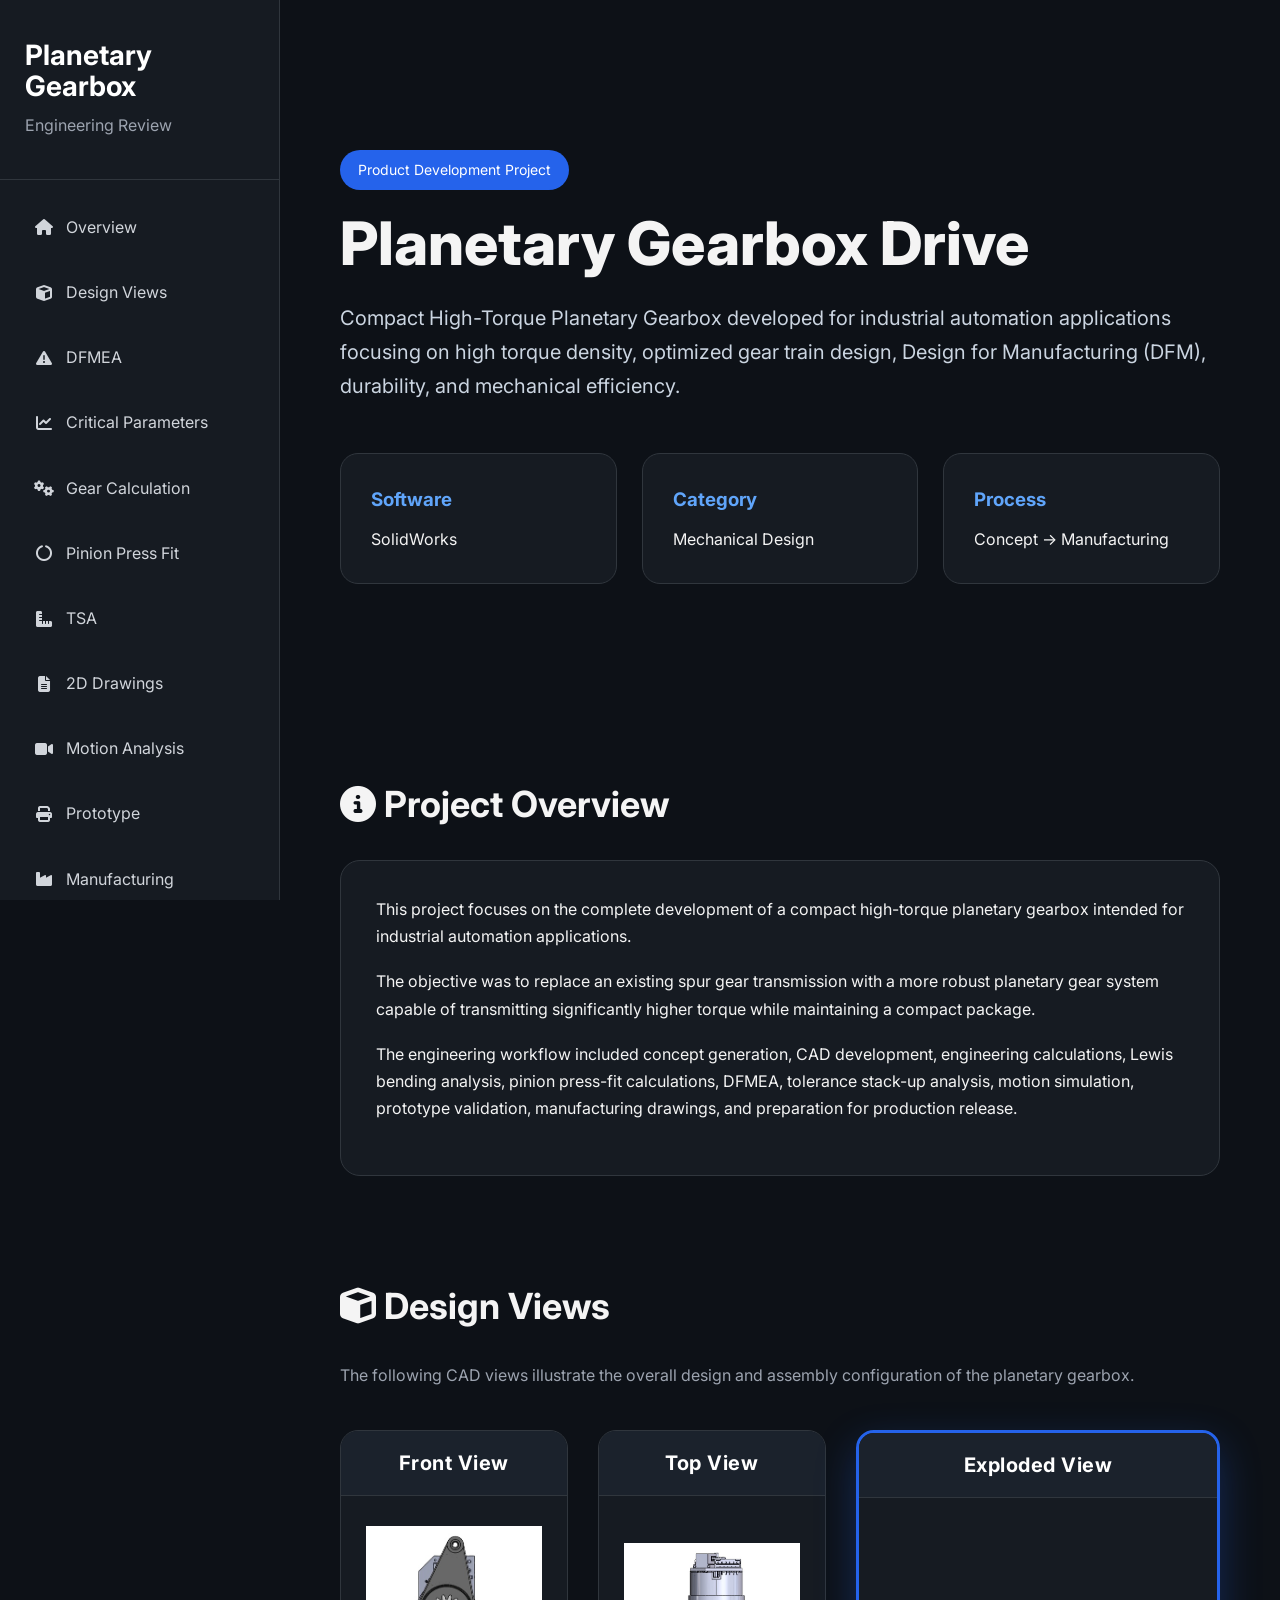
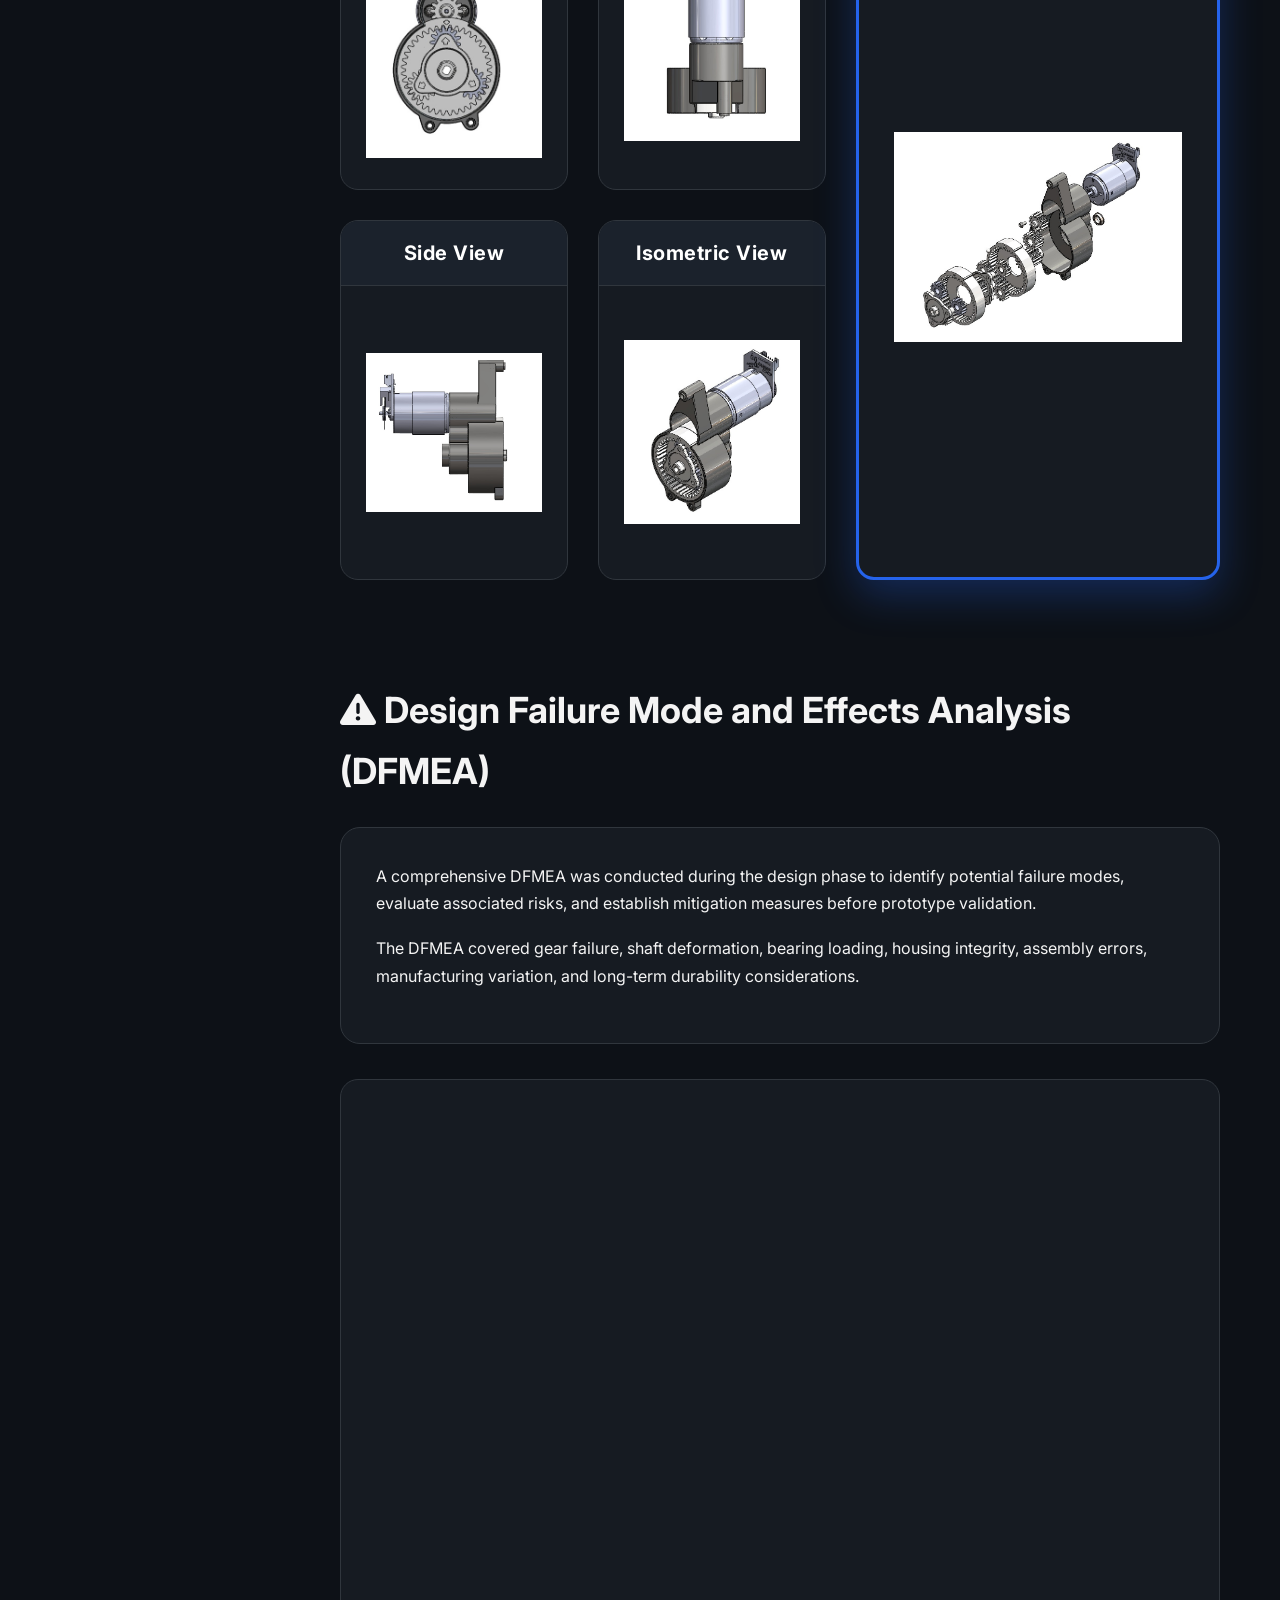
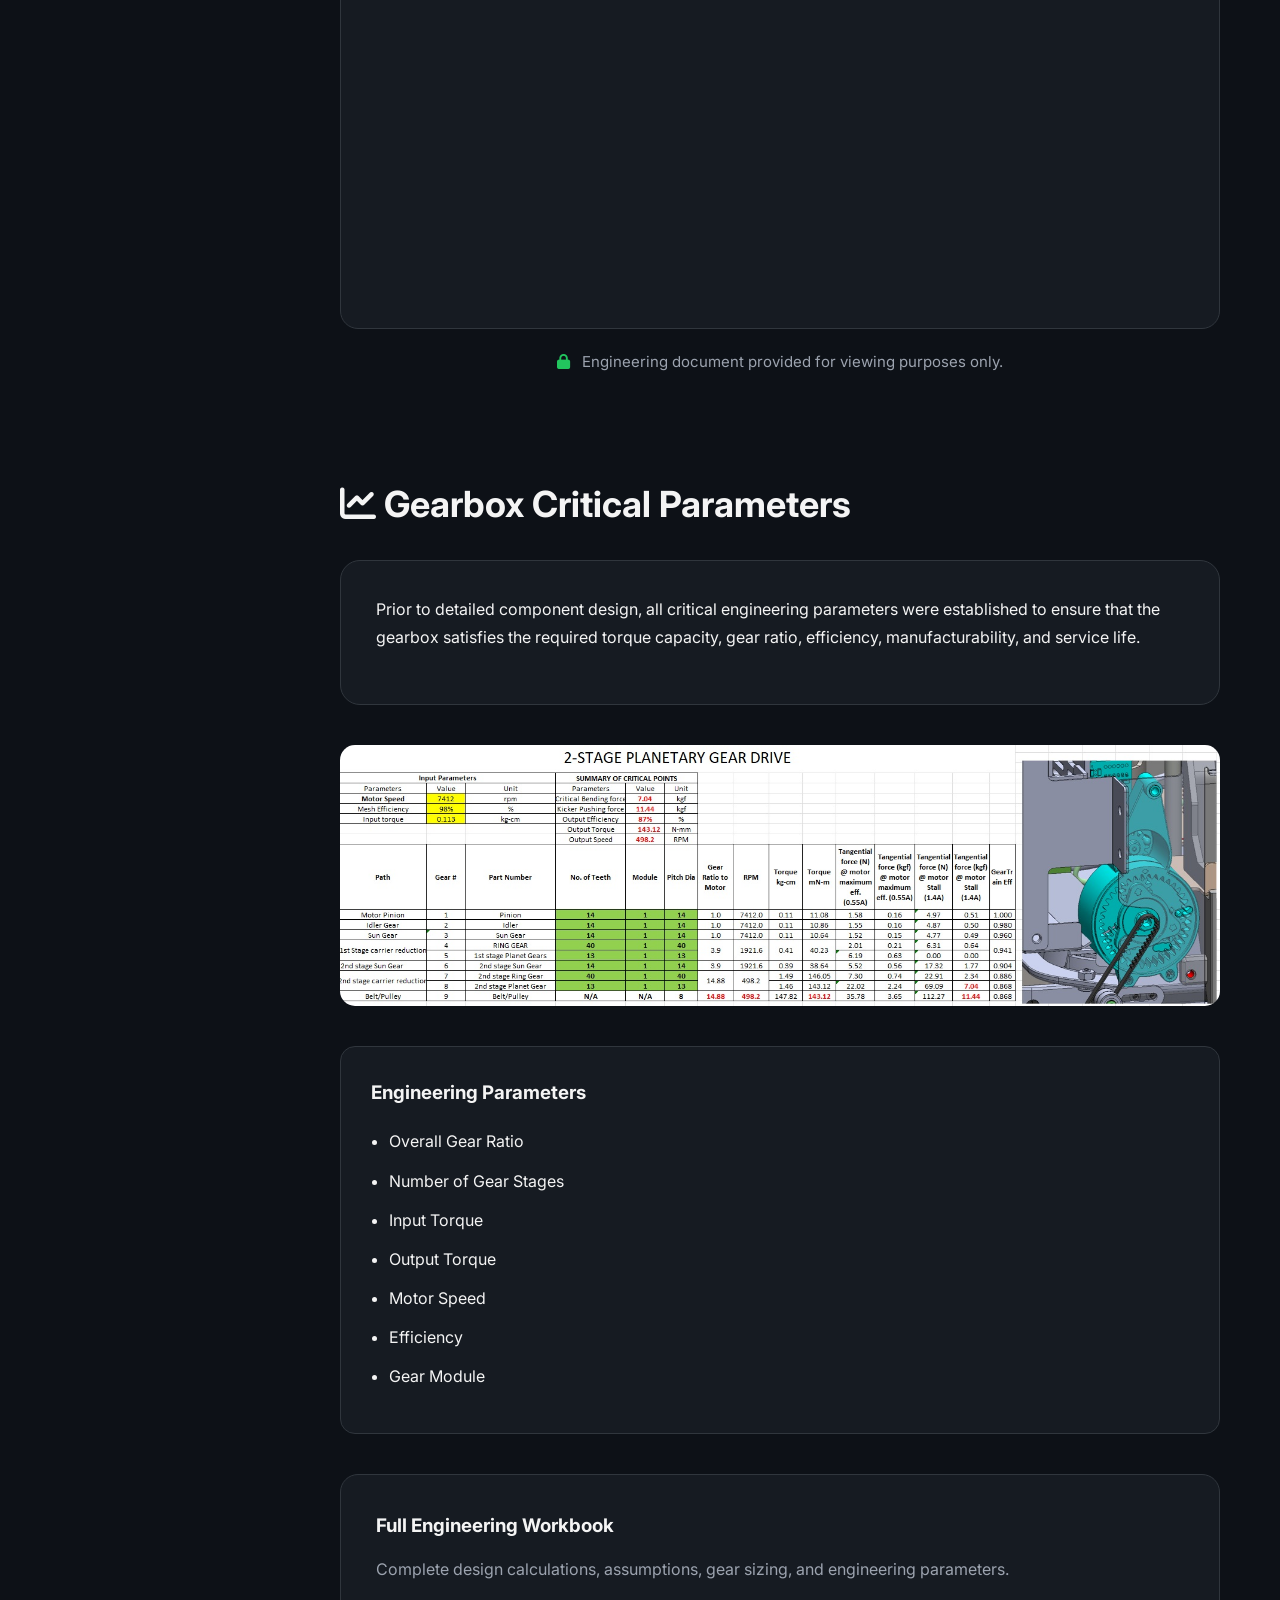
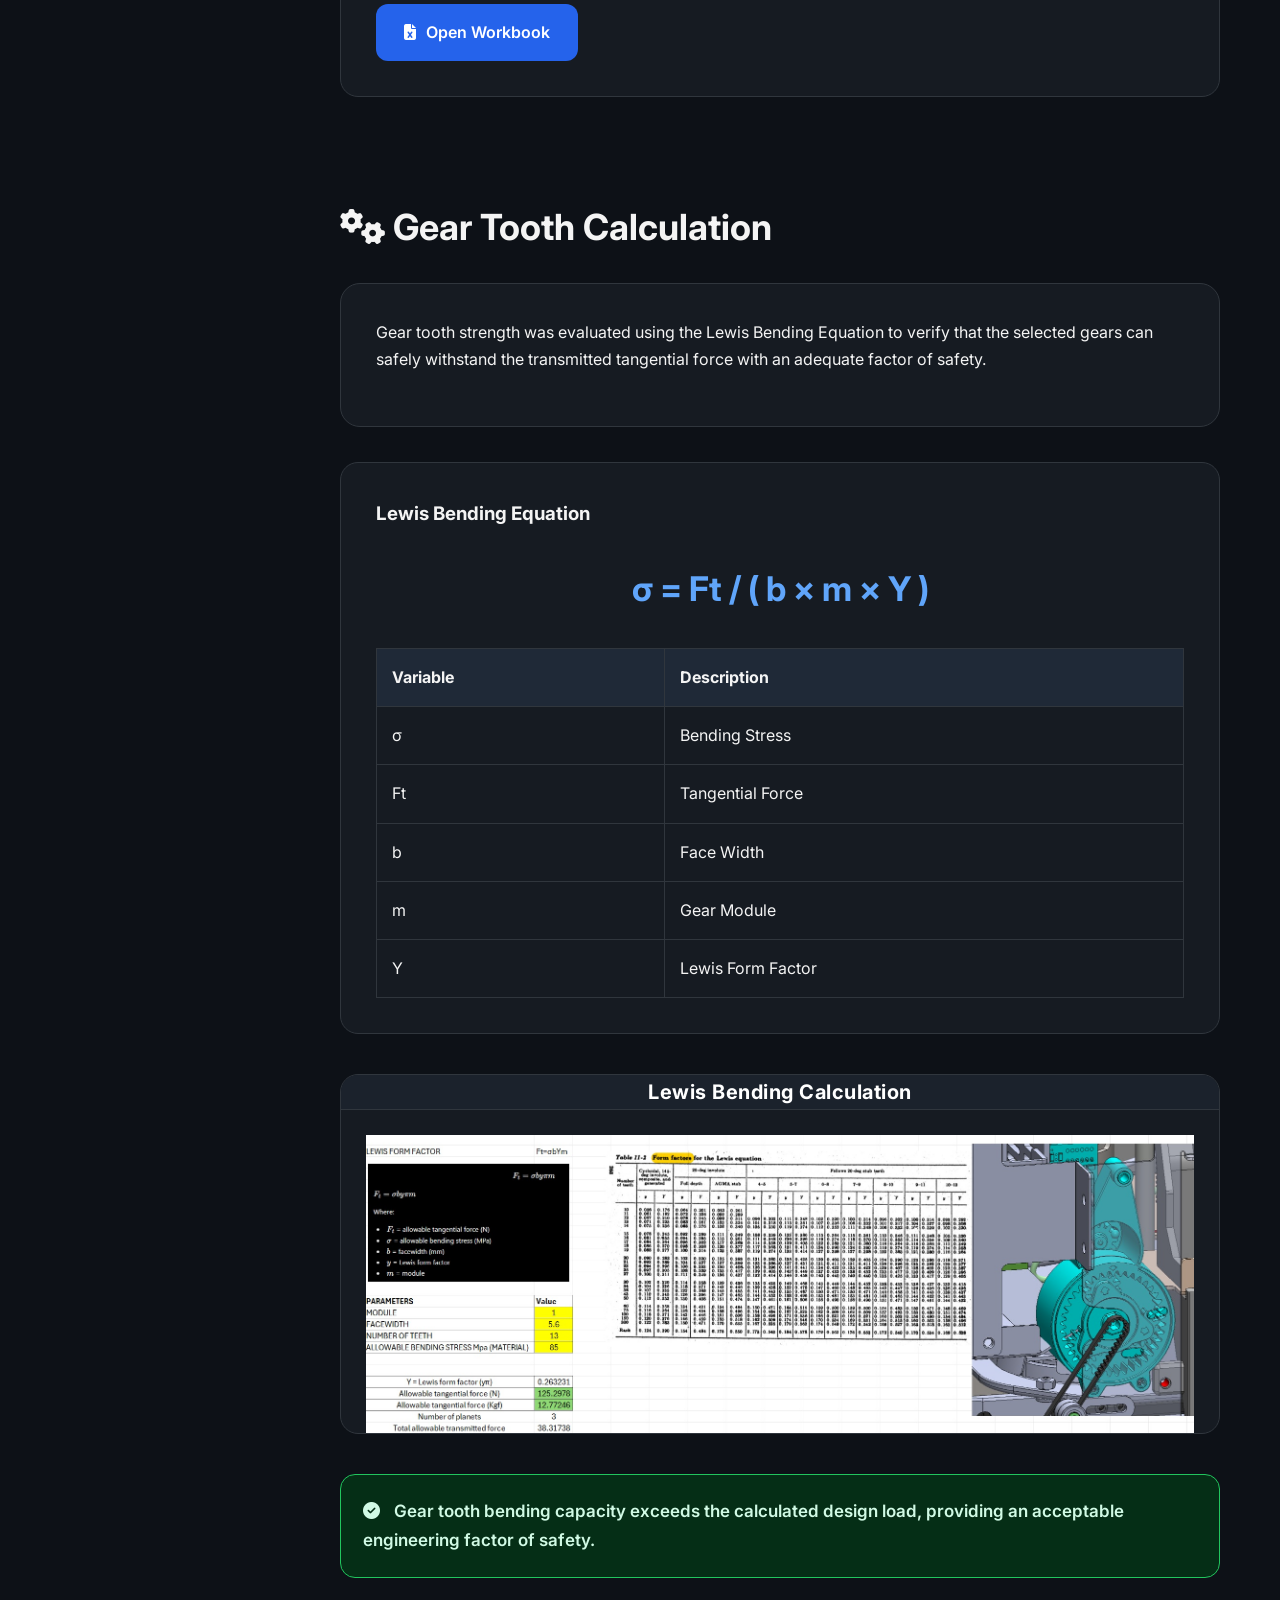
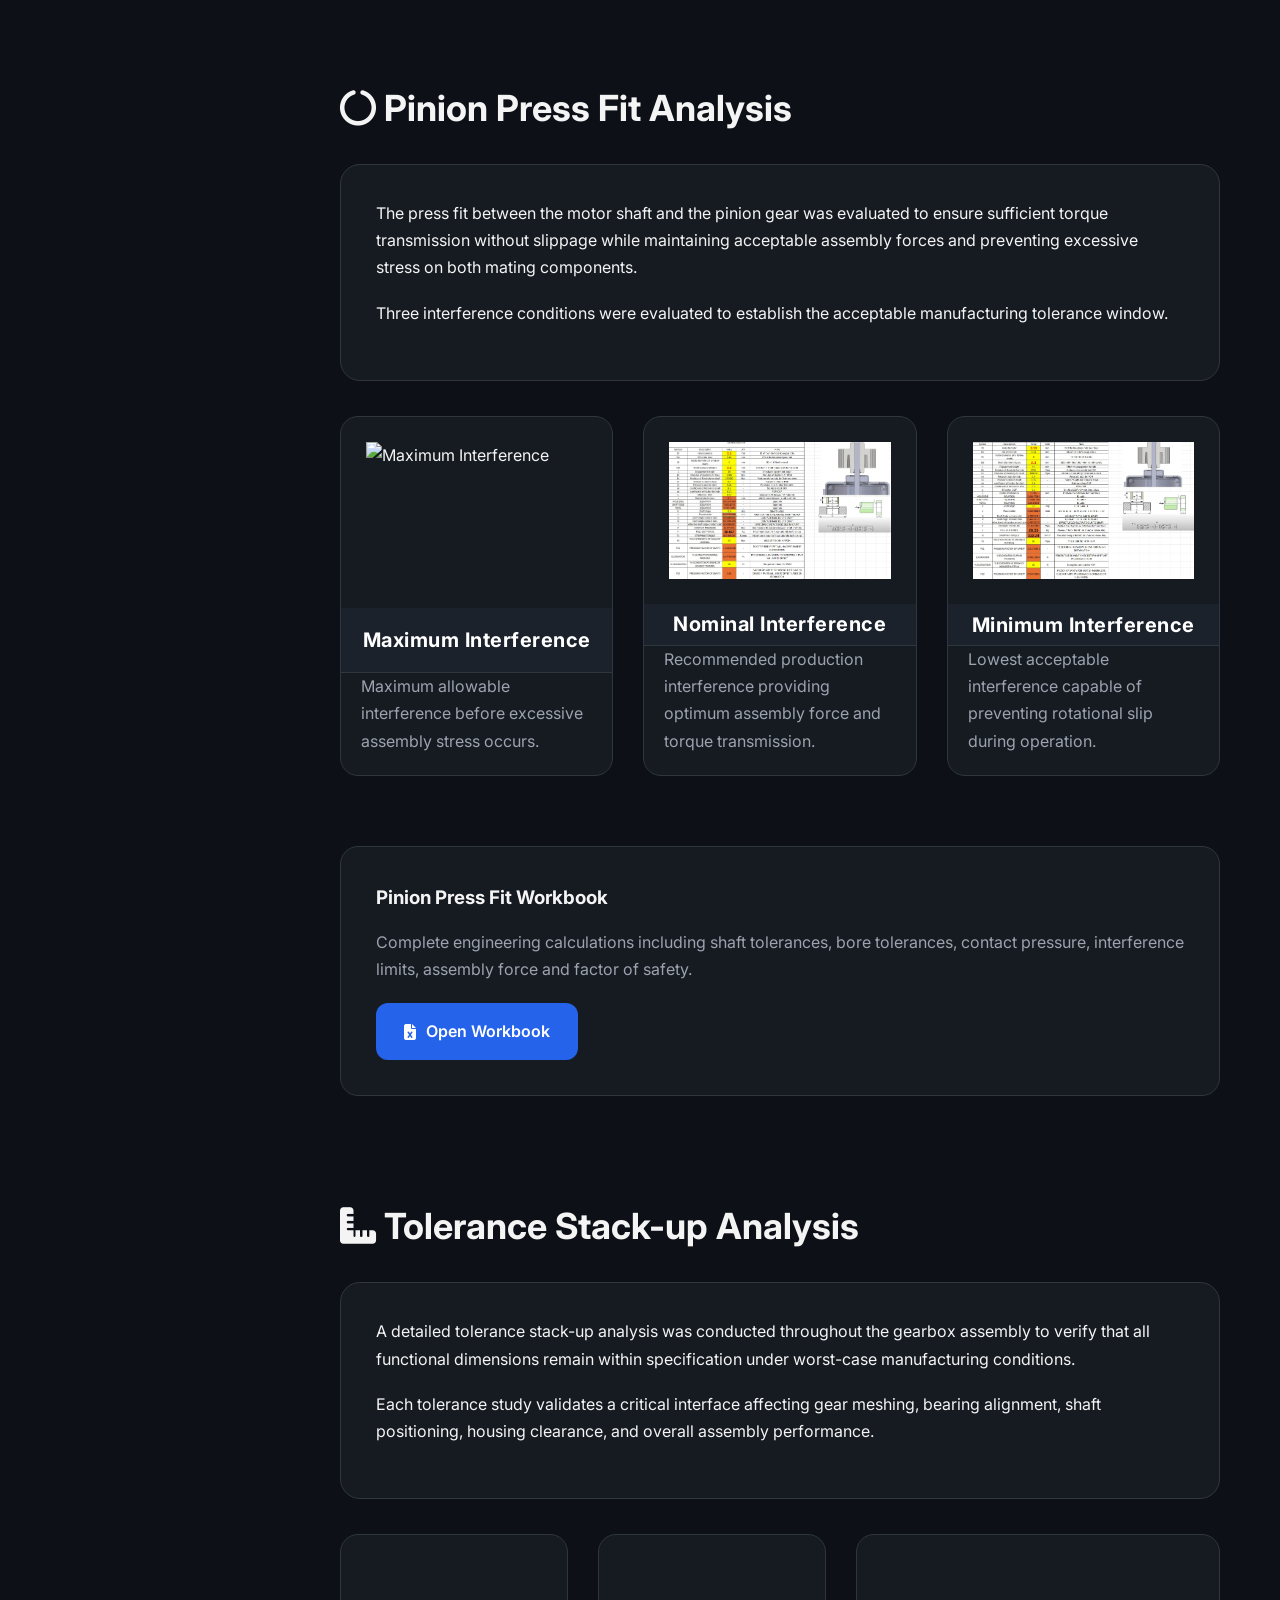
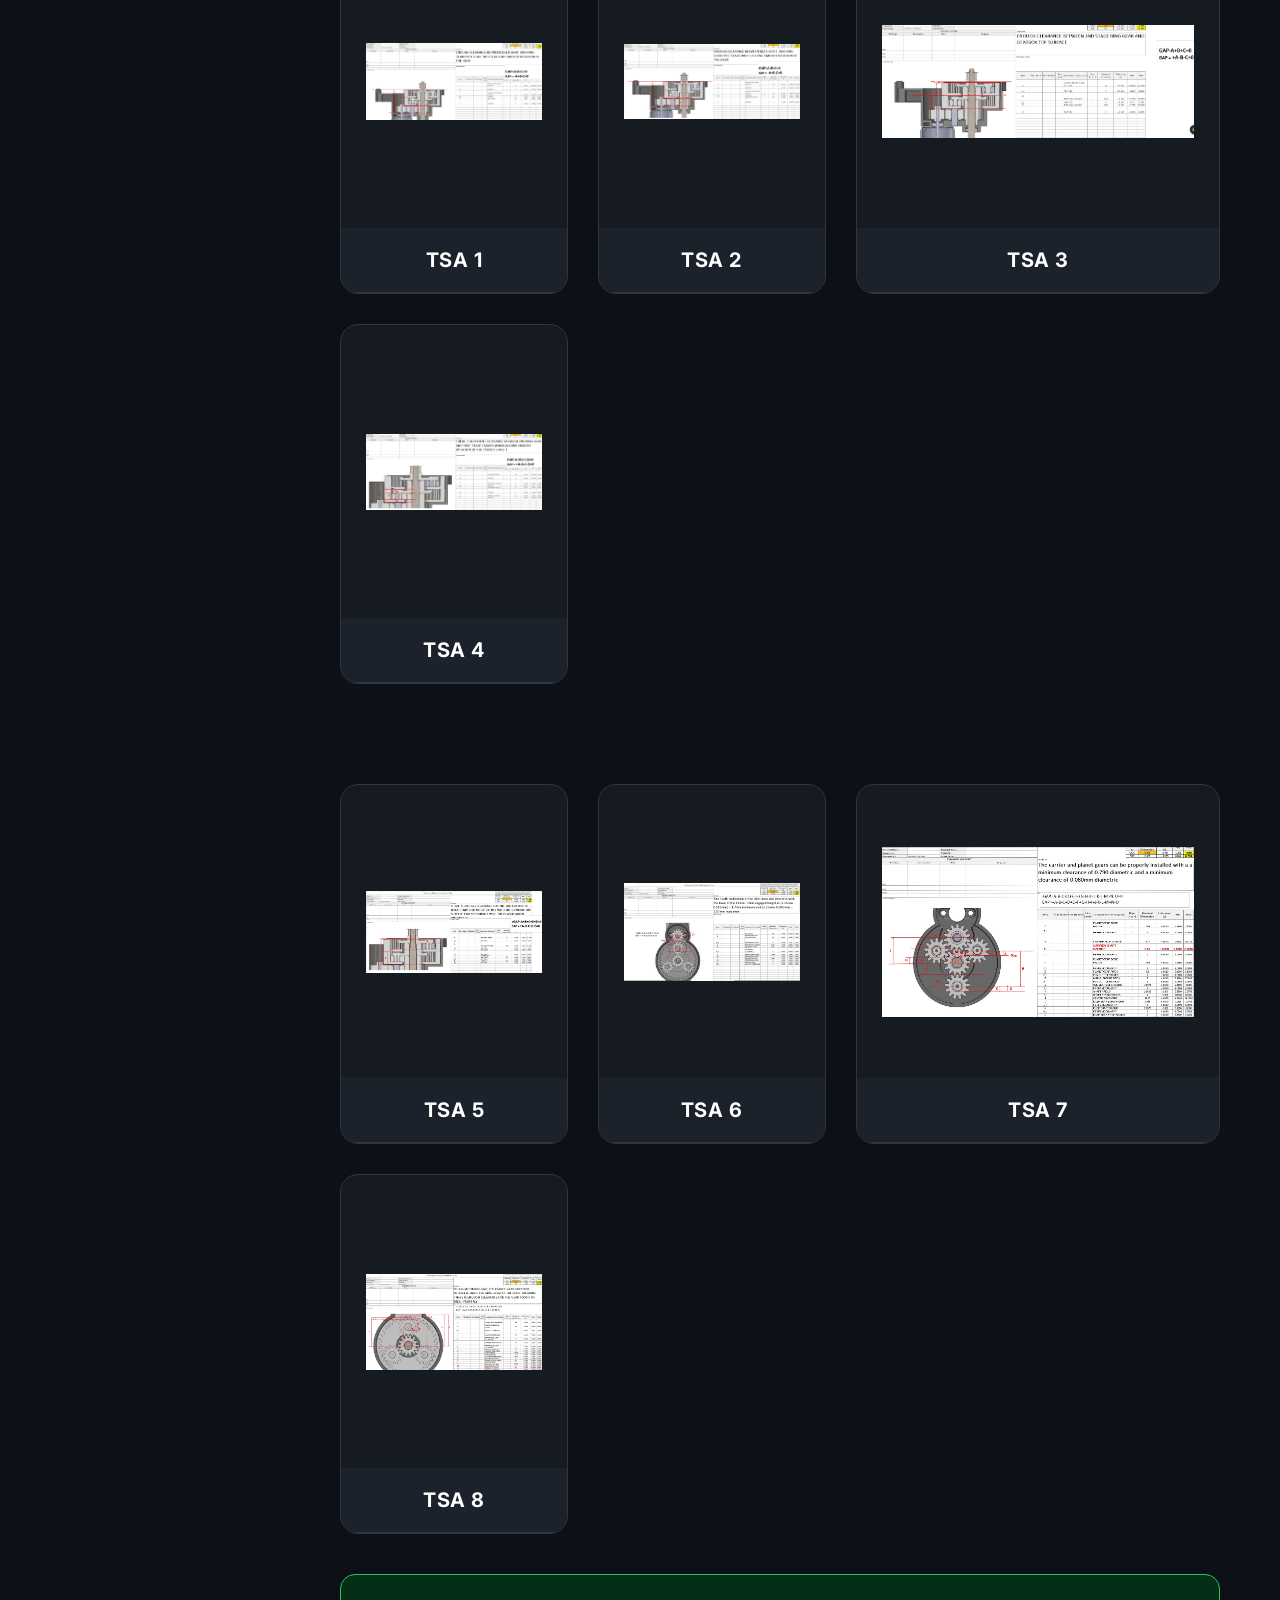
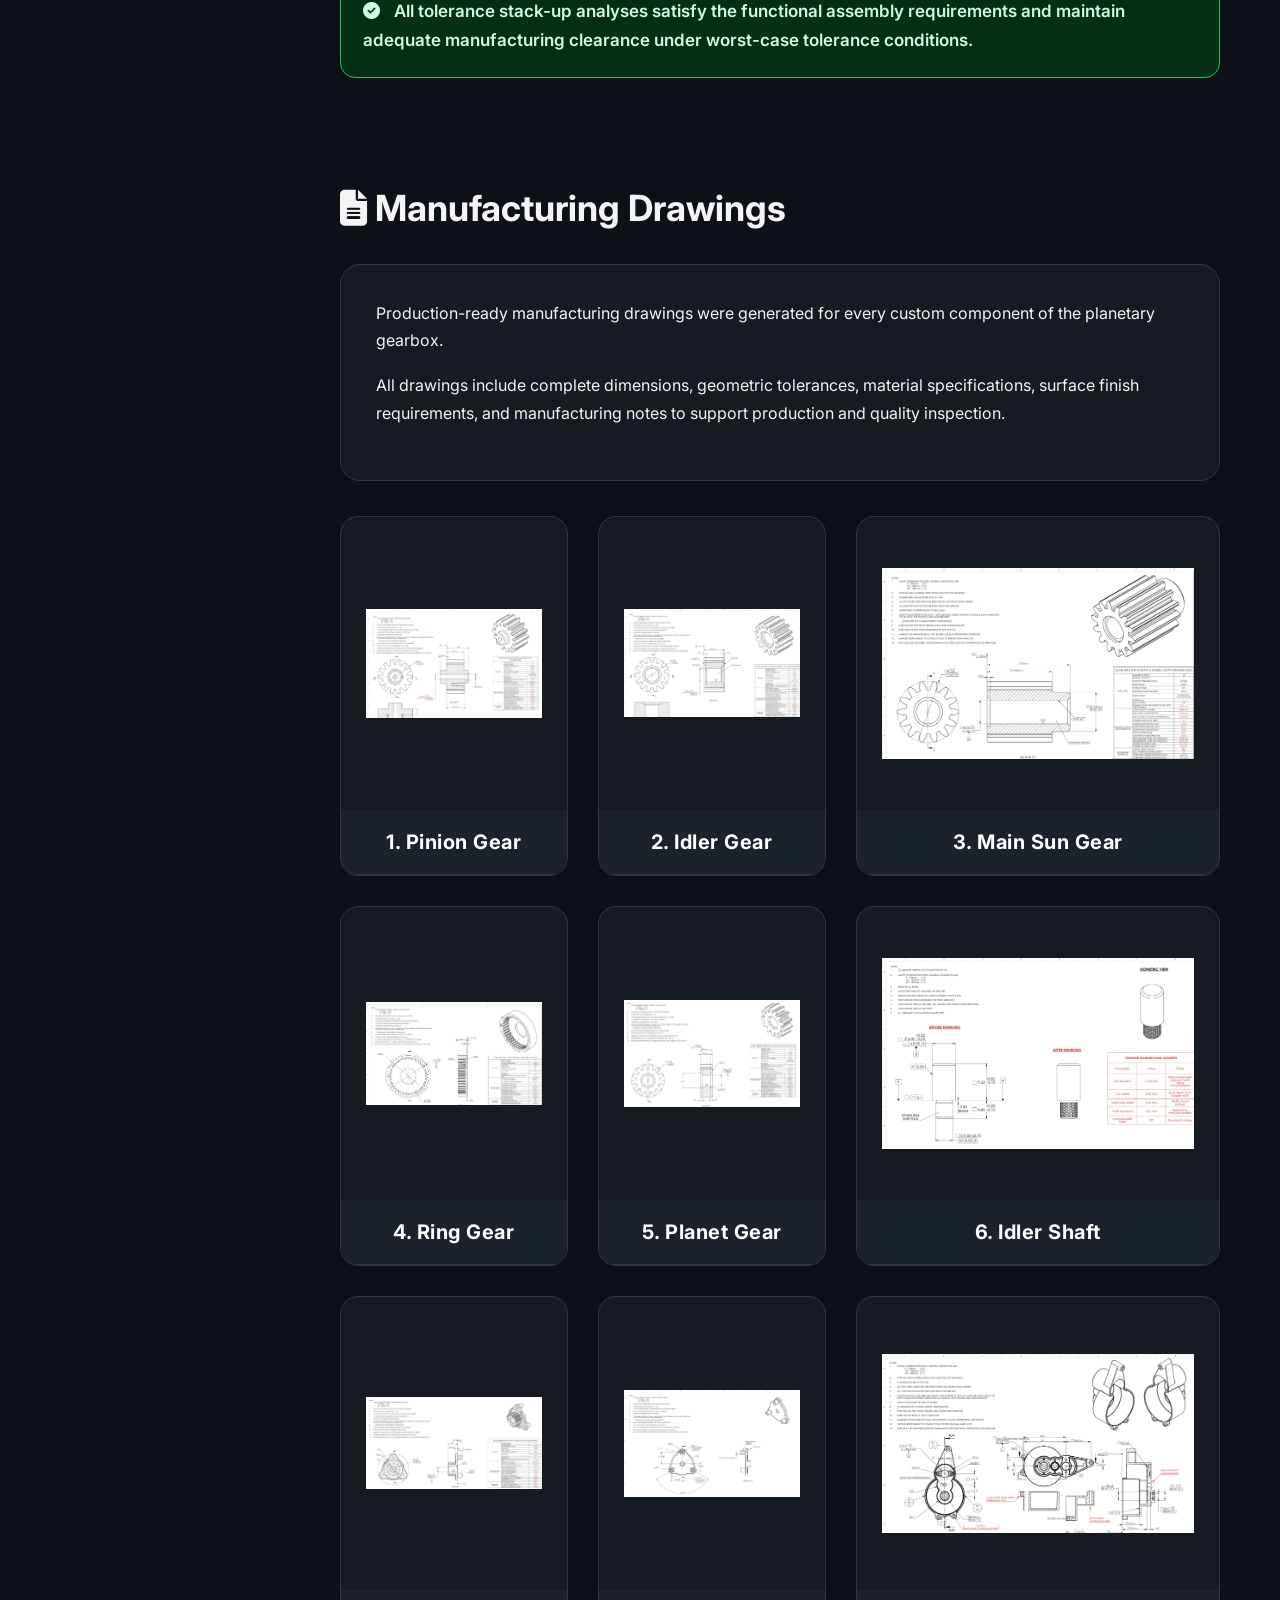
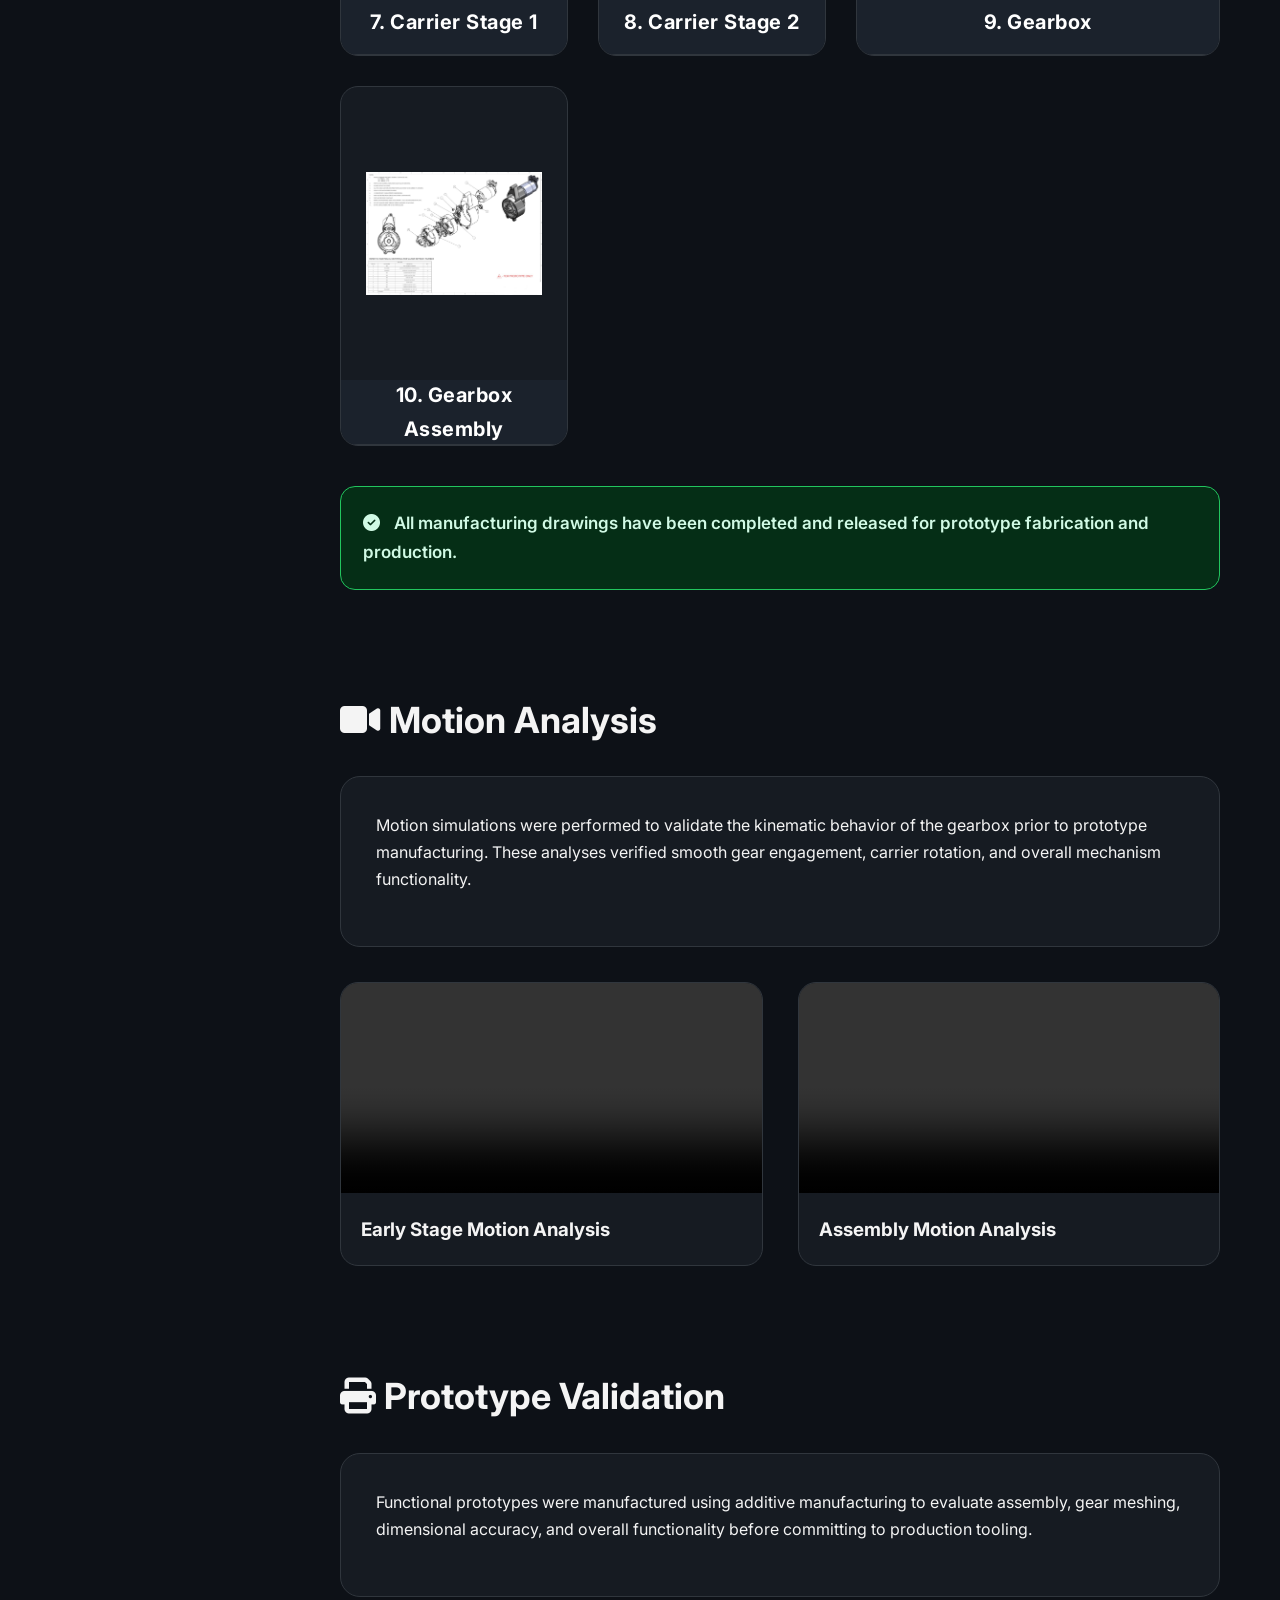
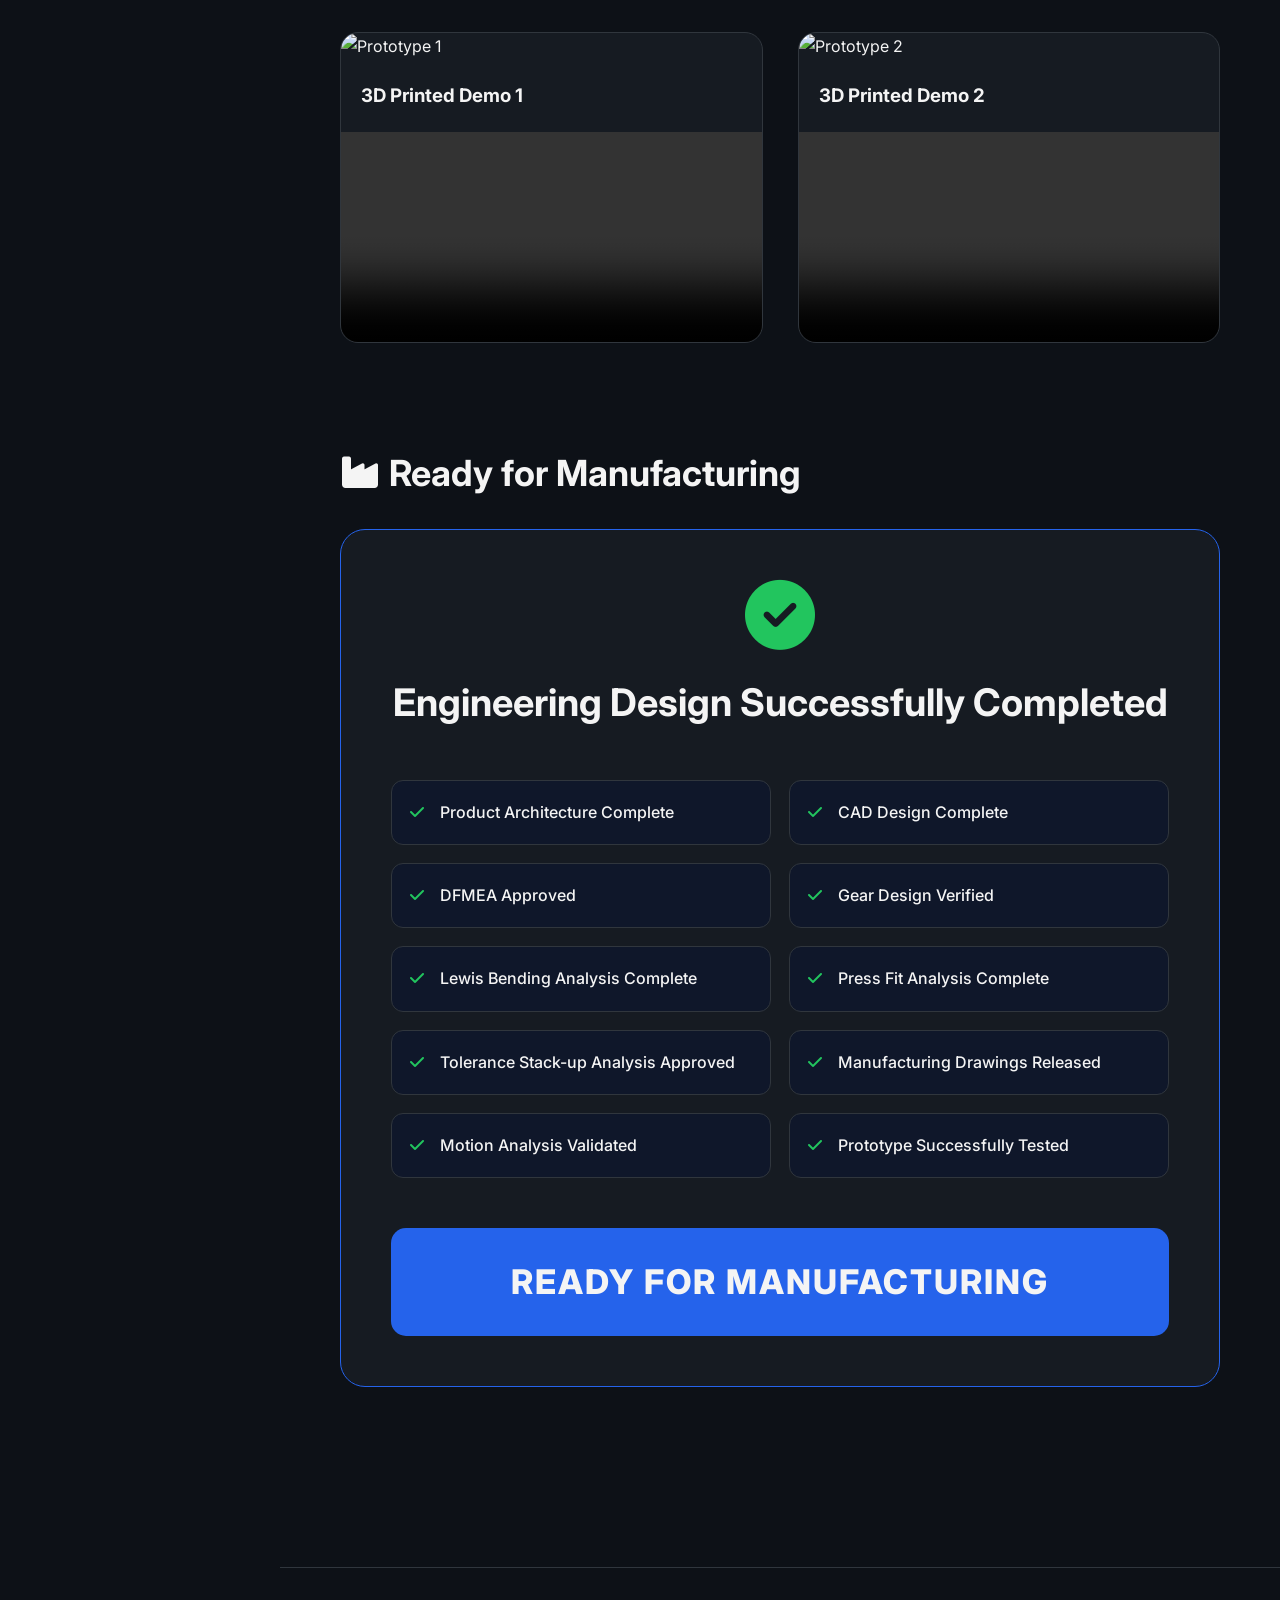
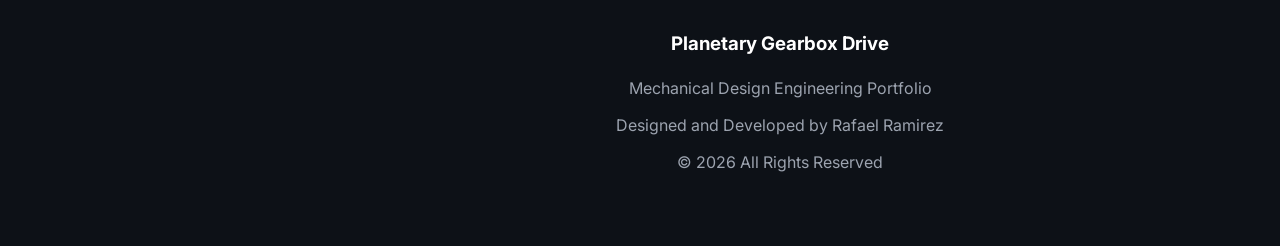
==== Projects/Planetary-Gearbox-Drive/index.html @ 44708525 "Update index.html" ====
<!DOCTYPE html>
<html lang="en">

<head>

    <meta charset="UTF-8">
    <meta name="viewport" content="width=device-width, initial-scale=1.0">

    <title>Planetary Gearbox Drive | Rafael Ramirez</title>

    <meta name="description"
        content="Planetary Gearbox Drive Engineering Design Review by Rafael Ramirez. Mechanical Design, DFM, Gear Calculations, DFMEA, Tolerance Analysis, Motion Analysis and Prototype Validation.">

    <link rel="stylesheet" href="style.css">

    <link rel="stylesheet"
        href="https://cdnjs.cloudflare.com/ajax/libs/font-awesome/6.7.2/css/all.min.css">

</head>

<body>

    <!-- ========================================= -->
    <!-- SIDEBAR -->
    <!-- ========================================= -->

    <aside class="sidebar">

        <div class="logo">

            <h2>Planetary<br>Gearbox</h2>

            <p>Engineering Review</p>

        </div>

        <nav>

            <ul>

                <li><a href="#overview"><i class="fa-solid fa-house"></i> Overview</a></li>

                <li><a href="#design"><i class="fa-solid fa-cube"></i> Design Views</a></li>

                <li><a href="#dfmea"><i class="fa-solid fa-triangle-exclamation"></i> DFMEA</a></li>

                <li><a href="#critical"><i class="fa-solid fa-chart-line"></i> Critical Parameters</a></li>

                <li><a href="#gear"><i class="fa-solid fa-gears"></i> Gear Calculation</a></li>

                <li><a href="#fit"><i class="fa-solid fa-circle-notch"></i> Pinion Press Fit</a></li>

                <li><a href="#tsa"><i class="fa-solid fa-ruler-combined"></i> TSA</a></li>

                <li><a href="#drawings"><i class="fa-solid fa-file-lines"></i> 2D Drawings</a></li>

                <li><a href="#motion"><i class="fa-solid fa-video"></i> Motion Analysis</a></li>

                <li><a href="#prototype"><i class="fa-solid fa-print"></i> Prototype</a></li>

                <li><a href="#manufacturing"><i class="fa-solid fa-industry"></i> Manufacturing</a></li>

            </ul>

        </nav>

    </aside>

    <!-- ========================================= -->
    <!-- MAIN CONTENT -->
    <!-- ========================================= -->

    <main class="content">

        <!-- ========================================= -->
        <!-- HERO -->
        <!-- ========================================= -->

        <section class="hero">

            <div class="hero-text">

                <span class="badge">
                    Product Development Project
                </span>

                <h1>Planetary Gearbox Drive</h1>

                <p class="subtitle">

                    Compact High-Torque Planetary Gearbox developed for industrial automation
                    applications focusing on high torque density, optimized gear train design,
                    Design for Manufacturing (DFM), durability, and mechanical efficiency.

                </p>

                <div class="hero-info">

                    <div class="info-card">

                        <h3>Software</h3>

                        <p>SolidWorks</p>

                    </div>

                    <div class="info-card">

                        <h3>Category</h3>

                        <p>Mechanical Design</p>

                    </div>

                    <div class="info-card">

                        <h3>Process</h3>

                        <p>Concept → Manufacturing</p>

                    </div>

                </div>

            </div>

        </section>

        <!-- ========================================= -->
        <!-- PROJECT OVERVIEW -->
        <!-- ========================================= -->

        <section id="overview" class="section">

            <h2>

                <i class="fa-solid fa-circle-info"></i>

                Project Overview

            </h2>

            <div class="card">

                <p>

                    This project focuses on the complete development of a compact
                    high-torque planetary gearbox intended for industrial automation
                    applications.

                </p>

                <p>

                    The objective was to replace an existing spur gear transmission
                    with a more robust planetary gear system capable of transmitting
                    significantly higher torque while maintaining a compact package.

                </p>

                <p>

                    The engineering workflow included concept generation,
                    CAD development, engineering calculations,
                    Lewis bending analysis,
                    pinion press-fit calculations,
                    DFMEA,
                    tolerance stack-up analysis,
                    motion simulation,
                    prototype validation,
                    manufacturing drawings,
                    and preparation for production release.

                </p>

            </div>

        </section>

        <!-- ========================================= -->
        <!-- DESIGN VIEWS -->
        <!-- ========================================= -->

        <section id="design" class="section">

            <h2>

                <i class="fa-solid fa-cube"></i>

                Design Views

            </h2>

            <p class="section-description">

                The following CAD views illustrate the overall design and assembly
                configuration of the planetary gearbox.

            </p>

            <div class="gallery">

                <!-- FRONT -->

                <div class="gallery-card front-view">

                    <h3>Front View</h3>

                    <img src="images/front-view.jpg"
                        alt="Front View"
                        class="zoomable">

            
                </div>

                <!-- TOP -->

               <div class="gallery-card top-view">
                   
                   <h3>Top View</h3>

                    <img src="images/top-view.jpg"
                        alt="Top View"
                        class="zoomable">

                </div>

                <!-- SIDE -->

                <div class="gallery-card side-view">

                    <h3>Side View</h3>

                    <img src="images/side-view.jpg"
                        alt="Side View"
                        class="zoomable">

                </div>

                <!-- ISOMETRIC -->

                <div class="gallery-card iso-view">

                    <h3>Isometric View</h3>

                    <img src="images/iso-view.jpg"
                        alt="Isometric View"
                        class="zoomable">

                </div>

                <!-- EXPLODED -->

                <div class="gallery-card exploded-card">

                    <h3>Exploded View</h3>

    <img src="images/exploded-view.jpg"
        alt="Exploded View"
        class="zoomable">

</div>

        </section>

        <!-- ========================================= -->
        <!-- PART 2 STARTS BELOW -->
        <!-- DO NOT ADD ANYTHING HERE -->
        <!-- ========================================= -->
              <!-- ========================================= -->
        <!-- DFMEA -->
        <!-- ========================================= -->

        <section id="dfmea" class="section">

            <h2>

                <i class="fa-solid fa-triangle-exclamation"></i>

                Design Failure Mode and Effects Analysis (DFMEA)

            </h2>

            <div class="card">

                <p>

                    A comprehensive DFMEA was conducted during the design phase to
                    identify potential failure modes, evaluate associated risks,
                    and establish mitigation measures before prototype validation.

                </p>

                <p>

                    The DFMEA covered gear failure, shaft deformation,
                    bearing loading, housing integrity,
                    assembly errors,
                    manufacturing variation,
                    and long-term durability considerations.

                </p>

            </div>

            <div class="pdf-container">

                <iframe
                    src="pdf/PLANETARY GEARBOX DFMEA.pdf#toolbar=0&navpanes=0&scrollbar=1"
                    class="pdf-viewer">

                </iframe>

            </div>

            <div class="viewer-note">

                <i class="fa-solid fa-lock"></i>

                Engineering document provided for viewing purposes only.

            </div>

        </section>

        <!-- ========================================= -->
        <!-- GEARBOX CRITICAL PARAMETERS -->
        <!-- ========================================= -->

        <section id="critical" class="section">

            <h2>

                <i class="fa-solid fa-chart-line"></i>

                Gearbox Critical Parameters

            </h2>

            <div class="card">

                <p>

                    Prior to detailed component design,
                    all critical engineering parameters were established
                    to ensure that the gearbox satisfies the required
                    torque capacity, gear ratio, efficiency,
                    manufacturability,
                    and service life.

                </p>

            </div>

            <div class="parameter-layout">

                <div class="parameter-image">

                    <img src="images/gearbox-critical-parameter.jpg"
                        alt="Gearbox Critical Parameters"
                        class="zoomable">

                </div>

                <div class="parameter-description">

                    <h3>Engineering Parameters</h3>

                    <ul>

                        <li>Overall Gear Ratio</li>

                        <li>Number of Gear Stages</li>

                        <li>Input Torque</li>

                        <li>Output Torque</li>

                        <li>Motor Speed</li>

                        <li>Efficiency</li>

                        <li>Gear Module</li>

                    </ul>

                </div>

            </div>

            <div class="download-card">

                <h3>

                    Full Engineering Workbook

                </h3>

                <p>

                    Complete design calculations,
                    assumptions,
                    gear sizing,
                    and engineering parameters.

                </p>

                <a
                    href="excel/PLANETARY GEARBOX CRITICAL PARAMETERS.xlsx"
                    target="_blank"
                    class="button">

                    <i class="fa-solid fa-file-excel"></i>

                    Open Workbook

                </a>

            </div>

        </section>

        <!-- ========================================= -->
        <!-- GEAR TOOTH CALCULATION -->
        <!-- ========================================= -->

        <section id="gear" class="section">

            <h2>

                <i class="fa-solid fa-gears"></i>

                Gear Tooth Calculation

            </h2>

            <div class="card">

                <p>

                    Gear tooth strength was evaluated using the
                    Lewis Bending Equation to verify that
                    the selected gears can safely withstand
                    the transmitted tangential force
                    with an adequate factor of safety.

                </p>

            </div>

            <div class="formula-layout">

    <div class="formula-box">

        <h3>Lewis Bending Equation</h3>

        <div class="equation">

            σ = Ft / ( b × m × Y )

        </div>

        <table class="formula-table">

            <tr>
                <th>Variable</th>
                <th>Description</th>
            </tr>

            <tr>
                <td>σ</td>
                <td>Bending Stress</td>
            </tr>

            <tr>
                <td>Ft</td>
                <td>Tangential Force</td>
            </tr>

            <tr>
                <td>b</td>
                <td>Face Width</td>
            </tr>

            <tr>
                <td>m</td>
                <td>Gear Module</td>
            </tr>

            <tr>
                <td>Y</td>
                <td>Lewis Form Factor</td>
            </tr>

        </table>

    </div>

    <div class="gallery-card calculation-image">

        <h3>Lewis Bending Calculation</h3>

        <img
            src="images/gear-tooth-calculation.jpg"
            alt="Gear Tooth Calculation"
            class="zoomable">

    </div>

</div>
            <div class="status-box success">

                <i class="fa-solid fa-circle-check"></i>

                Gear tooth bending capacity exceeds the calculated design load,
                providing an acceptable engineering factor of safety.

            </div>

        </section>

        <!-- ========================================= -->
        <!-- PART 3 STARTS BELOW -->
        <!-- DO NOT ADD ANYTHING HERE -->
        <!-- ========================================= -->
              <!-- ========================================= -->
        <!-- PINION PRESS FIT -->
        <!-- ========================================= -->

        <section id="fit" class="section">

            <h2>

                <i class="fa-solid fa-circle-notch"></i>

                Pinion Press Fit Analysis

            </h2>

            <div class="card">

                <p>

                    The press fit between the motor shaft and the pinion gear
                    was evaluated to ensure sufficient torque transmission
                    without slippage while maintaining acceptable assembly forces
                    and preventing excessive stress on both mating components.

                </p>

                <p>

                    Three interference conditions were evaluated to establish
                    the acceptable manufacturing tolerance window.

                </p>

            </div>

            <div class="gallery three-column">

                <!-- Maximum -->

                <div class="gallery-card">

                    <img src="images/max-interference.jpg"
                        alt="Maximum Interference"
                        class="zoomable">

                    <h3>Maximum Interference</h3>

                    <p>
                        Maximum allowable interference before excessive
                        assembly stress occurs.
                    </p>

                </div>

                <!-- Nominal -->

                <div class="gallery-card">

                    <img src="images/nominal-interference.jpg"
                        alt="Nominal Interference"
                        class="zoomable">

                    <h3>Nominal Interference</h3>

                    <p>
                        Recommended production interference providing
                        optimum assembly force and torque transmission.
                    </p>

                </div>

                <!-- Minimum -->

                <div class="gallery-card">

                    <img src="images/minimum-interference.jpg"
                        alt="Minimum Interference"
                        class="zoomable">

                    <h3>Minimum Interference</h3>

                    <p>
                        Lowest acceptable interference capable of preventing
                        rotational slip during operation.
                    </p>

                </div>

            </div>

            <div class="download-card">

                <h3>

                    Pinion Press Fit Workbook

                </h3>

                <p>

                    Complete engineering calculations including
                    shaft tolerances,
                    bore tolerances,
                    contact pressure,
                    interference limits,
                    assembly force
                    and factor of safety.

                </p>

                <a
                    href="excel/PLANETARY GEARBOX PINION FIT.xlsx"
                    target="_blank"
                    class="button">

                    <i class="fa-solid fa-file-excel"></i>

                    Open Workbook

                </a>

            </div>

        </section>

        <!-- ========================================= -->
        <!-- TOLERANCE STACK-UP ANALYSIS -->
        <!-- ========================================= -->

        <section id="tsa" class="section">

            <h2>

                <i class="fa-solid fa-ruler-combined"></i>

                Tolerance Stack-up Analysis

            </h2>

            <div class="card">

                <p>

                    A detailed tolerance stack-up analysis was conducted
                    throughout the gearbox assembly to verify that all
                    functional dimensions remain within specification under
                    worst-case manufacturing conditions.

                </p>

                <p>

                    Each tolerance study validates a critical interface
                    affecting gear meshing, bearing alignment,
                    shaft positioning,
                    housing clearance,
                    and overall assembly performance.

                </p>

            </div>

            <div class="gallery">

                <!-- TSA 1 -->

                <div class="gallery-card">

                    <img src="images/tsa1.jpg"
                        alt="TSA 1"
                        class="zoomable">

                    <h3>TSA 1</h3>

                </div>

                <!-- TSA 2 -->

                <div class="gallery-card">

                    <img src="images/tsa2.jpg"
                        alt="TSA 2"
                        class="zoomable">

                    <h3>TSA 2</h3>

                </div>

                <!-- TSA 3 -->

                <div class="gallery-card">

                    <img src="images/tsa3.jpg"
                        alt="TSA 3"
                        class="zoomable">

                    <h3>TSA 3</h3>

                </div>

                <!-- TSA 4 -->

                <div class="gallery-card">

                    <img src="images/tsa4.jpg"
                        alt="TSA 4"
                        class="zoomable">

                    <h3>TSA 4</h3>

                </div>

            </div>

        </section>

        <!-- ========================================= -->
        <!-- PART 3B STARTS BELOW -->
        <!-- DO NOT ADD ANYTHING HERE -->
        <!-- ========================================= -->
              <!-- ========================================= -->
        <!-- TOLERANCE STACK-UP ANALYSIS (CONTINUED) -->
        <!-- ========================================= -->

        <section class="section">

            <div class="gallery">

                <!-- TSA 5 -->

                <div class="gallery-card">

                    <img src="images/tsa5.jpg"
                        alt="TSA 5"
                        class="zoomable">

                    <h3>TSA 5</h3>

                </div>

                <!-- TSA 6 -->

                <div class="gallery-card">

                    <img src="images/tsa6.jpg"
                        alt="TSA 6"
                        class="zoomable">

                    <h3>TSA 6</h3>

                </div>

                <!-- TSA 7 -->

                <div class="gallery-card">

                    <img src="images/tsa7.jpg"
                        alt="TSA 7"
                        class="zoomable">

                    <h3>TSA 7</h3>

                </div>

                <!-- TSA 8 -->

                <div class="gallery-card">

                    <img src="images/tsa8.jpg"
                        alt="TSA 8"
                        class="zoomable">

                    <h3>TSA 8</h3>

                </div>

            </div>

            <div class="status-box success">

                <i class="fa-solid fa-circle-check"></i>

                All tolerance stack-up analyses satisfy the functional
                assembly requirements and maintain adequate manufacturing
                clearance under worst-case tolerance conditions.

            </div>

        </section>

        <!-- ========================================= -->
        <!-- MANUFACTURING DRAWINGS -->
        <!-- ========================================= -->

        <section id="drawings" class="section">

            <h2>

                <i class="fa-solid fa-file-lines"></i>

                Manufacturing Drawings

            </h2>

            <div class="card">

                <p>

                    Production-ready manufacturing drawings were generated
                    for every custom component of the planetary gearbox.

                </p>

                <p>

                    All drawings include complete dimensions,
                    geometric tolerances,
                    material specifications,
                    surface finish requirements,
                    and manufacturing notes to support production
                    and quality inspection.

                </p>

            </div>

            <div class="gallery">

                <!-- 1 -->

                <div class="gallery-card">

                    <img src="images/pinion-gear.jpg"
                        alt="Pinion Gear"
                        class="zoomable">

                    <h3>1. Pinion Gear</h3>

                </div>

                <!-- 2 -->

                <div class="gallery-card">

                    <img src="images/idler-gear.jpg"
                        alt="Idler Gear"
                        class="zoomable">

                    <h3>2. Idler Gear</h3>

                </div>

                <!-- 3 -->

                <div class="gallery-card">

                    <img src="images/main-sun-gear.jpg"
                        alt="Main Sun Gear"
                        class="zoomable">

                    <h3>3. Main Sun Gear</h3>

                </div>

                <!-- 4 -->

                <div class="gallery-card">

                    <img src="images/ring-gear.jpg"
                        alt="Ring Gear"
                        class="zoomable">

                    <h3>4. Ring Gear</h3>

                </div>

                <!-- 5 -->

                <div class="gallery-card">

                    <img src="images/planet-gear.jpg"
                        alt="Planet Gear"
                        class="zoomable">

                    <h3>5. Planet Gear</h3>

                </div>

                <!-- 6 -->

                <div class="gallery-card">

                    <img src="images/idler-shaft.jpg"
                        alt="Idler Shaft"
                        class="zoomable">

                    <h3>6. Idler Shaft</h3>

                </div>

                <!-- 7 -->

                <div class="gallery-card">

                    <img src="images/carrier-stage1.jpg"
                        alt="Carrier Stage 1"
                        class="zoomable">

                    <h3>7. Carrier Stage 1</h3>

                </div>

                <!-- 8 -->

                <div class="gallery-card">

                    <img src="images/carrier-stage2.jpg"
                        alt="Carrier Stage 2"
                        class="zoomable">

                    <h3>8. Carrier Stage 2</h3>

                </div>

                <!-- 9 -->

                <div class="gallery-card">

                    <img src="images/gearbox.jpg"
                        alt="Gearbox"
                        class="zoomable">

                    <h3>9. Gearbox</h3>

                </div>

                <!-- 10 -->

                <div class="gallery-card">

                    <img src="images/gearbox-assembly.jpg"
                        alt="Gearbox Assembly"
                        class="zoomable">

                    <h3>10. Gearbox Assembly</h3>

                </div>

            </div>

            <div class="status-box success">

                <i class="fa-solid fa-circle-check"></i>

                All manufacturing drawings have been completed and released
                for prototype fabrication and production.

            </div>

        </section>

        <!-- ========================================= -->
        <!-- PART 4 STARTS BELOW -->
        <!-- DO NOT ADD ANYTHING HERE -->
        <!-- ========================================= -->
              <!-- ========================================= -->
        <!-- MOTION ANALYSIS -->
        <!-- ========================================= -->

        <section id="motion" class="section">

            <h2>

                <i class="fa-solid fa-video"></i>

                Motion Analysis

            </h2>

            <div class="card">

                <p>

                    Motion simulations were performed to validate the kinematic
                    behavior of the gearbox prior to prototype manufacturing.
                    These analyses verified smooth gear engagement, carrier
                    rotation, and overall mechanism functionality.

                </p>

            </div>

            <div class="video-grid">

                <!-- VIDEO 1 -->

                <div class="video-card">

                    <video controls preload="metadata">

                        <source src="videos/early-motion-analysis.mp4" type="video/mp4">

                    </video>

                    <h3>Early Stage Motion Analysis</h3>

                </div>

                <!-- VIDEO 2 -->

                <div class="video-card">

                    <video controls preload="metadata">

                        <source src="videos/assembly-analysis.mp4" type="video/mp4">

                    </video>

                    <h3>Assembly Motion Analysis</h3>

                </div>

            </div>

        </section>

        <!-- ========================================= -->
        <!-- PROTOTYPE VALIDATION -->
        <!-- ========================================= -->

        <section id="prototype" class="section">

            <h2>

                <i class="fa-solid fa-print"></i>

                Prototype Validation

            </h2>

            <div class="card">

                <p>

                    Functional prototypes were manufactured using additive
                    manufacturing to evaluate assembly, gear meshing,
                    dimensional accuracy, and overall functionality before
                    committing to production tooling.

                </p>

            </div>

            <div class="prototype-grid">

                <!-- DEMO 1 -->

                <div class="prototype-card">

                    <img src="images/prototype1.jpg"
                        class="zoomable"
                        alt="Prototype 1">

                    <h3>3D Printed Demo 1</h3>

                    <video controls preload="metadata">

                        <source src="videos/prototype-demo1.mp4"
                            type="video/mp4">

                    </video>

                </div>

                <!-- DEMO 2 -->

                <div class="prototype-card">

                    <img src="images/prototype2.jpg"
                        class="zoomable"
                        alt="Prototype 2">

                    <h3>3D Printed Demo 2</h3>

                    <video controls preload="metadata">

                        <source src="videos/prototype-demo2.mp4"
                            type="video/mp4">

                    </video>

                </div>

            </div>

        </section>

        <!-- ========================================= -->
        <!-- READY FOR MANUFACTURING -->
        <!-- ========================================= -->

        <section id="manufacturing" class="section">

            <h2>

                <i class="fa-solid fa-industry"></i>

                Ready for Manufacturing

            </h2>

            <div class="manufacturing-card">

                <div class="manufacturing-header">

                    <i class="fa-solid fa-circle-check"></i>

                    <h2>

                        Engineering Design Successfully Completed

                    </h2>

                </div>

                <div class="manufacturing-checklist">

                    <div class="check-item">

                        <i class="fa-solid fa-check"></i>

                        Product Architecture Complete

                    </div>

                    <div class="check-item">

                        <i class="fa-solid fa-check"></i>

                        CAD Design Complete

                    </div>

                    <div class="check-item">

                        <i class="fa-solid fa-check"></i>

                        DFMEA Approved

                    </div>

                    <div class="check-item">

                        <i class="fa-solid fa-check"></i>

                        Gear Design Verified

                    </div>

                    <div class="check-item">

                        <i class="fa-solid fa-check"></i>

                        Lewis Bending Analysis Complete

                    </div>

                    <div class="check-item">

                        <i class="fa-solid fa-check"></i>

                        Press Fit Analysis Complete

                    </div>

                    <div class="check-item">

                        <i class="fa-solid fa-check"></i>

                        Tolerance Stack-up Analysis Approved

                    </div>

                    <div class="check-item">

                        <i class="fa-solid fa-check"></i>

                        Manufacturing Drawings Released

                    </div>

                    <div class="check-item">

                        <i class="fa-solid fa-check"></i>

                        Motion Analysis Validated

                    </div>

                    <div class="check-item">

                        <i class="fa-solid fa-check"></i>

                        Prototype Successfully Tested

                    </div>

                </div>

                <div class="release-banner">

                    READY FOR MANUFACTURING

                </div>

            </div>

        </section>

    </main>

    <!-- ========================================= -->
    <!-- IMAGE LIGHTBOX -->
    <!-- ========================================= -->

    <div id="lightbox" class="lightbox">

        <span class="close-lightbox">&times;</span>

        <img id="lightbox-img" src="" alt="">

    </div>

    <!-- ========================================= -->
    <!-- FOOTER -->
    <!-- ========================================= -->

    <footer>

        <h3>

            Planetary Gearbox Drive

        </h3>

        <p>

            Mechanical Design Engineering Portfolio

        </p>

        <p>

            Designed and Developed by Rafael Ramirez

        </p>

        <p>

            © 2026 All Rights Reserved

        </p>

    </footer>

    <!-- ========================================= -->
    <!-- JAVASCRIPT -->
    <!-- ========================================= -->

    <script src="script.js"></script>

</body>

</html>
---- Projects/Planetary-Gearbox-Drive/style.css ----
/* ==========================================================
   PLANETARY GEARBOX DRIVE
   Mechanical Engineering Portfolio
   Rafael Ramirez
========================================================== */

/* ===========================
   GOOGLE FONT
=========================== */

@import url('https://fonts.googleapis.com/css2?family=Inter:wght@300;400;500;600;700;800;900&display=swap');


/* ===========================
   RESET
=========================== */

*{
    margin:0;
    padding:0;
    box-sizing:border-box;
}

html{

    scroll-behavior:smooth;

}

body{

    font-family:'Inter',sans-serif;

    background:#0d1117;

    color:#f4f4f4;

    line-height:1.7;

}


/* ===========================
   SCROLLBAR
=========================== */

::-webkit-scrollbar{

    width:10px;

}

::-webkit-scrollbar-track{

    background:#111827;

}

::-webkit-scrollbar-thumb{

    background:#2563eb;

    border-radius:20px;

}


/* ===========================
   LINKS
=========================== */

a{

    color:inherit;

    text-decoration:none;

}


/* ===========================
   SIDEBAR
=========================== */

.sidebar{

    position:fixed;

    left:0;

    top:0;

    width:280px;

    height:100vh;

    background:#161b22;

    border-right:1px solid #30363d;

    overflow-y:auto;

    z-index:999;

}

.logo{

    padding:40px 25px;

    border-bottom:1px solid #30363d;

}

.logo h2{

    font-size:28px;

    line-height:1.1;

    color:white;

}

.logo p{

    margin-top:10px;

    color:#9ca3af;

}


/* ===========================
   NAVIGATION
=========================== */

.sidebar nav{

    padding:20px;

}

.sidebar ul{

    list-style:none;

}

.sidebar li{

    margin-bottom:10px;

}

.sidebar a{

    display:flex;

    align-items:center;

    gap:12px;

    padding:14px;

    border-radius:12px;

    transition:.3s;

    color:#d1d5db;

}

.sidebar a:hover{

    background:#2563eb;

    color:white;

    transform:translateX(5px);

}

.sidebar i{

    width:20px;

    text-align:center;

}


/* ===========================
   MAIN CONTENT
=========================== */

.content{

    margin-left:280px;

    padding:60px;

}


/* ===========================
   HERO
=========================== */

.hero{

    padding:90px 0;

}

.badge{

    display:inline-block;

    background:#2563eb;

    color:white;

    padding:8px 18px;

    border-radius:100px;

    font-size:14px;

    margin-bottom:20px;

}

.hero h1{

    font-size:60px;

    font-weight:800;

    line-height:1.1;

    margin-bottom:25px;

}

.subtitle{

    max-width:900px;

    color:#cbd5e1;

    font-size:20px;

}

.hero-info{

    display:grid;

    grid-template-columns:repeat(3,1fr);

    gap:25px;

    margin-top:50px;

}

.info-card{

    background:#161b22;

    border:1px solid #30363d;

    padding:30px;

    border-radius:18px;

    transition:.3s;

}

.info-card:hover{

    transform:translateY(-8px);

    border-color:#2563eb;

}

.info-card h3{

    margin-bottom:10px;

    color:#60a5fa;

}


/* ===========================
   SECTIONS
=========================== */

.section{

    margin-top:100px;

}

.section h2{

    font-size:36px;

    margin-bottom:25px;

}

.section-description{

    color:#9ca3af;

    margin-bottom:40px;

}


/* ===========================
   CARD
=========================== */

.card{

    background:#161b22;

    border:1px solid #30363d;

    padding:35px;

    border-radius:20px;

    margin-bottom:35px;

}

.card p{

    margin-bottom:18px;

}


/* ===========================
   GALLERY
=========================== */


.gallery{

    display:grid;

    grid-template-columns:1fr 1fr 1.6fr;

    grid-template-areas:
        "front top exploded"
        "side iso exploded";

    gap:30px;

    align-items:stretch;

}

.gallery-card{

    background:#161b22;

    border-radius:18px;

    overflow:hidden;

    border:1px solid #30363d;

    transition:.35s;

    display:flex;

    flex-direction:column;

    height:360px;

}

.gallery-card:hover{

    transform:translateY(-8px);

    border-color:#2563eb;

    box-shadow:0 15px 40px rgba(37,99,235,.20);

}

.gallery-card img{

    width:100%;

    flex:1;

    object-fit:contain;

    padding:25px;

}

.gallery-card h3{

    display:flex;

    align-items:center;

    justify-content:center;

    height:65px;

    margin:0;

    padding:0 20px;

    background:#1b222c;

    border-bottom:1px solid #30363d;

    color:#ffffff;

    font-size:20px;

    font-weight:700;

    letter-spacing:.5px;

    text-align:center;

}

.gallery-card p{

    padding:0 20px 20px;

    color:#9ca3af;

}

/* ===========================
   DESIGN VIEW LAYOUT
=========================== */

.front-view{

    grid-area:front;

}

.top-view{

    grid-area:top;

}

.side-view{

    grid-area:side;

}

.iso-view{

    grid-area:iso;

}

.exploded-card{

    grid-area:exploded;

    border:3px solid #2563eb;

    border-radius:18px;

    box-shadow:0 15px 40px rgba(37,99,235,.30);

    height:750px;

}

.exploded-card:hover{

    transform:translateY(-8px);

    box-shadow:0 20px 50px rgba(37,99,235,.45);

}

.exploded-card img{

    width:100%;

    flex:1;

    object-fit:contain;

    padding:35px;

}

/* ===========================
   THREE COLUMN
=========================== */

.three-column{

    grid-template-columns:repeat(3,1fr);

}


/* ===========================
   BUTTON
=========================== */

.button{

    display:inline-flex;

    align-items:center;

    gap:10px;

    padding:15px 28px;

    background:#2563eb;

    color:white;

    border-radius:12px;

    margin-top:20px;

    transition:.3s;

    font-weight:600;

}

.button:hover{

    background:#1d4ed8;

    transform:translateY(-4px);

}


/* ===========================
   DOWNLOAD CARD
=========================== */

.download-card{

    background:#161b22;

    border:1px solid #30363d;

    padding:35px;

    border-radius:18px;

    margin-top:40px;

}

.download-card h3{

    margin-bottom:15px;

}

.download-card p{

    color:#9ca3af;

}


/* ===========================
   PARAMETER LAYOUT
=========================== */

.parameter-layout{

    display:flex;

    flex-direction:column;

    align-items:center;

    gap:40px;

    margin-top:40px;

}

.parameter-image{

    width:100%;

    display:flex;

    justify-content:center;

}

.parameter-image img{

    width:100%;

    max-width:1000px;

    border-radius:15px;

    display:block;

}

.parameter-description{

    width:100%;

    max-width:1000px;

    background:#161b22;

    border:1px solid #30363d;

    border-radius:15px;

    padding:30px;

}

.parameter-description ul{

    margin-top:20px;

    padding-left:18px;

}

.parameter-description li{

    margin-bottom:12px;

}


/* ===========================
   FORMULA BOX
=========================== */

.formula-box{

    background:#161b22;

    border:1px solid #30363d;

    border-radius:18px;

    padding:35px;

    margin-bottom:40px;

}

.formula-box h3{

    margin-bottom:20px;

}

.equation{

    font-size:34px;

    font-weight:700;

    text-align:center;

    margin:30px 0;

    color:#60a5fa;

}

.formula-table{

    width:100%;

    border-collapse:collapse;

}

.formula-table th{

    background:#1f2937;

}

.formula-table th,
.formula-table td{

    border:1px solid #30363d;

    padding:15px;

    text-align:left;

}
/* ==========================================================
   STYLE.CSS - PART 2
==========================================================*/


/* ===========================
   PDF VIEWER
=========================== */

.pdf-container{

    width:100%;
    height:850px;

    margin-top:35px;

    border-radius:18px;

    overflow:hidden;

    border:1px solid #30363d;

    background:#161b22;

}

.pdf-viewer{

    width:100%;
    height:100%;
    border:none;

}

.viewer-note{

    margin-top:20px;

    text-align:center;

    color:#9ca3af;

    font-size:15px;

}

.viewer-note i{

    color:#22c55e;

    margin-right:8px;

}


/* ===========================
   STATUS BOX
=========================== */

.status-box{

    margin-top:40px;

    padding:22px;

    border-radius:15px;

    font-size:17px;

    font-weight:600;

}

.status-box.success{

    background:#052e16;

    border:1px solid #22c55e;

    color:#d1fae5;

}

.status-box i{

    margin-right:10px;

}


/* ===========================
   VIDEO GRID
=========================== */

.video-grid{

    display:grid;

    grid-template-columns:repeat(auto-fit,minmax(420px,1fr));

    gap:35px;

}

.video-card{

    background:#161b22;

    border:1px solid #30363d;

    border-radius:18px;

    overflow:hidden;

    transition:.35s;

}

.video-card:hover{

    transform:translateY(-8px);

    border-color:#2563eb;

    box-shadow:0 20px 45px rgba(37,99,235,.20);

}

.video-card video{

    width:100%;

    display:block;

}

.video-card h3{

    padding:20px;

}


/* ===========================
   PROTOTYPE GRID
=========================== */

.prototype-grid{

    display:grid;

    grid-template-columns:repeat(auto-fit,minmax(420px,1fr));

    gap:35px;

}

.prototype-card{

    background:#161b22;

    border:1px solid #30363d;

    border-radius:18px;

    overflow:hidden;

    transition:.35s;

}

.prototype-card:hover{

    transform:translateY(-8px);

    border-color:#2563eb;

}

.prototype-card img{

    width:100%;

    display:block;

    cursor:pointer;

}

.prototype-card video{

    width:100%;

    display:block;

}

.prototype-card h3{

    padding:20px;

}


/* ===========================
   MANUFACTURING
=========================== */

.manufacturing-card{

    background:#161b22;

    border:1px solid #2563eb;

    border-radius:25px;

    padding:50px;

}

.manufacturing-header{

    text-align:center;

    margin-bottom:45px;

}

.manufacturing-header i{

    font-size:70px;

    color:#22c55e;

    margin-bottom:20px;

}

.manufacturing-header h2{

    font-size:38px;

}

.manufacturing-checklist{

    display:grid;

    grid-template-columns:repeat(2,1fr);

    gap:18px;

    margin-top:40px;

}

.check-item{

    background:#0f172a;

    border:1px solid #30363d;

    padding:18px;

    border-radius:12px;

    font-weight:500;

}

.check-item i{

    color:#22c55e;

    margin-right:12px;

}

.release-banner{

    margin-top:50px;

    text-align:center;

    background:#2563eb;

    padding:25px;

    border-radius:15px;

    font-size:34px;

    font-weight:800;

    letter-spacing:2px;

}


/* ===========================
   LIGHTBOX
=========================== */

.lightbox{

    position:fixed;

    inset:0;

    background:rgba(0,0,0,.95);

    display:none;

    justify-content:center;

    align-items:center;

    z-index:99999;

}

.lightbox.active{

    display:flex;

}

.lightbox img{

    max-width:92%;

    max-height:92%;

    border-radius:10px;

    cursor:zoom-in;

    transition:.25s;

}

.close-lightbox{

    position:absolute;

    top:30px;

    right:45px;

    font-size:50px;

    color:white;

    cursor:pointer;

}


/* ===========================
   FOOTER
=========================== */

footer{

    margin-left:280px;

    margin-top:120px;

    padding:60px;

    text-align:center;

    border-top:1px solid #30363d;

    color:#9ca3af;

}

footer h3{

    color:white;

    margin-bottom:15px;

}

footer p{

    margin-bottom:10px;

}


/* ===========================
   FADE ANIMATION
=========================== */

.section{

    opacity:0;

    transform:translateY(50px);

    transition:1s;

}

.section.show{

    opacity:1;

    transform:translateY(0);

}


/* ===========================
   IMAGE HOVER
=========================== */

.zoomable{

    transition:.35s;

}

.zoomable:hover{

    transform:scale(1.03);

}


/* ===========================
   RESPONSIVE
=========================== */

@media(max-width:1200px){

    .parameter-layout{

        grid-template-columns:1fr;

    }

    .hero-info{

        grid-template-columns:1fr;

    }

    .three-column{

        grid-template-columns:1fr;

    }

    .manufacturing-checklist{

        grid-template-columns:1fr;

    }

}

@media(max-width:992px){

    .sidebar{

        position:relative;

        width:100%;

        height:auto;

    }

    .content{

        margin-left:0;

        padding:35px;

    }

    footer{

        margin-left:0;

        padding:35px;

    }

    .hero h1{

        font-size:48px;

    }

}

@media(max-width:768px){

    .hero{

        padding:40px 0;

    }

    .hero h1{

        font-size:36px;

    }

    .subtitle{

        font-size:18px;

    }

    .section h2{

        font-size:28px;

    }

    .video-grid,
    .prototype-grid{

        grid-template-columns:1fr;

    }

    .gallery{

        grid-template-columns:1fr;

    }

}

@media(max-width:500px){

    .content{

        padding:20px;

    }

    .card,
    .download-card,
    .formula-box{

        padding:20px;

    }

    .release-banner{

        font-size:24px;

    }

}


/* ===========================
   SMOOTH HOVER EFFECTS
=========================== */

.card,
.download-card,
.info-card,
.gallery-card,
.prototype-card,
.video-card,
.manufacturing-card{

    transition:.35s ease;

}

.card:hover,
.download-card:hover{

    border-color:#2563eb;

    transform:translateY(-4px);

    box-shadow:0 12px 30px rgba(37,99,235,.12);

}


/* ===========================
   SELECTION COLOR
=========================== */

::selection{

    background:#2563eb;

    color:white;

}
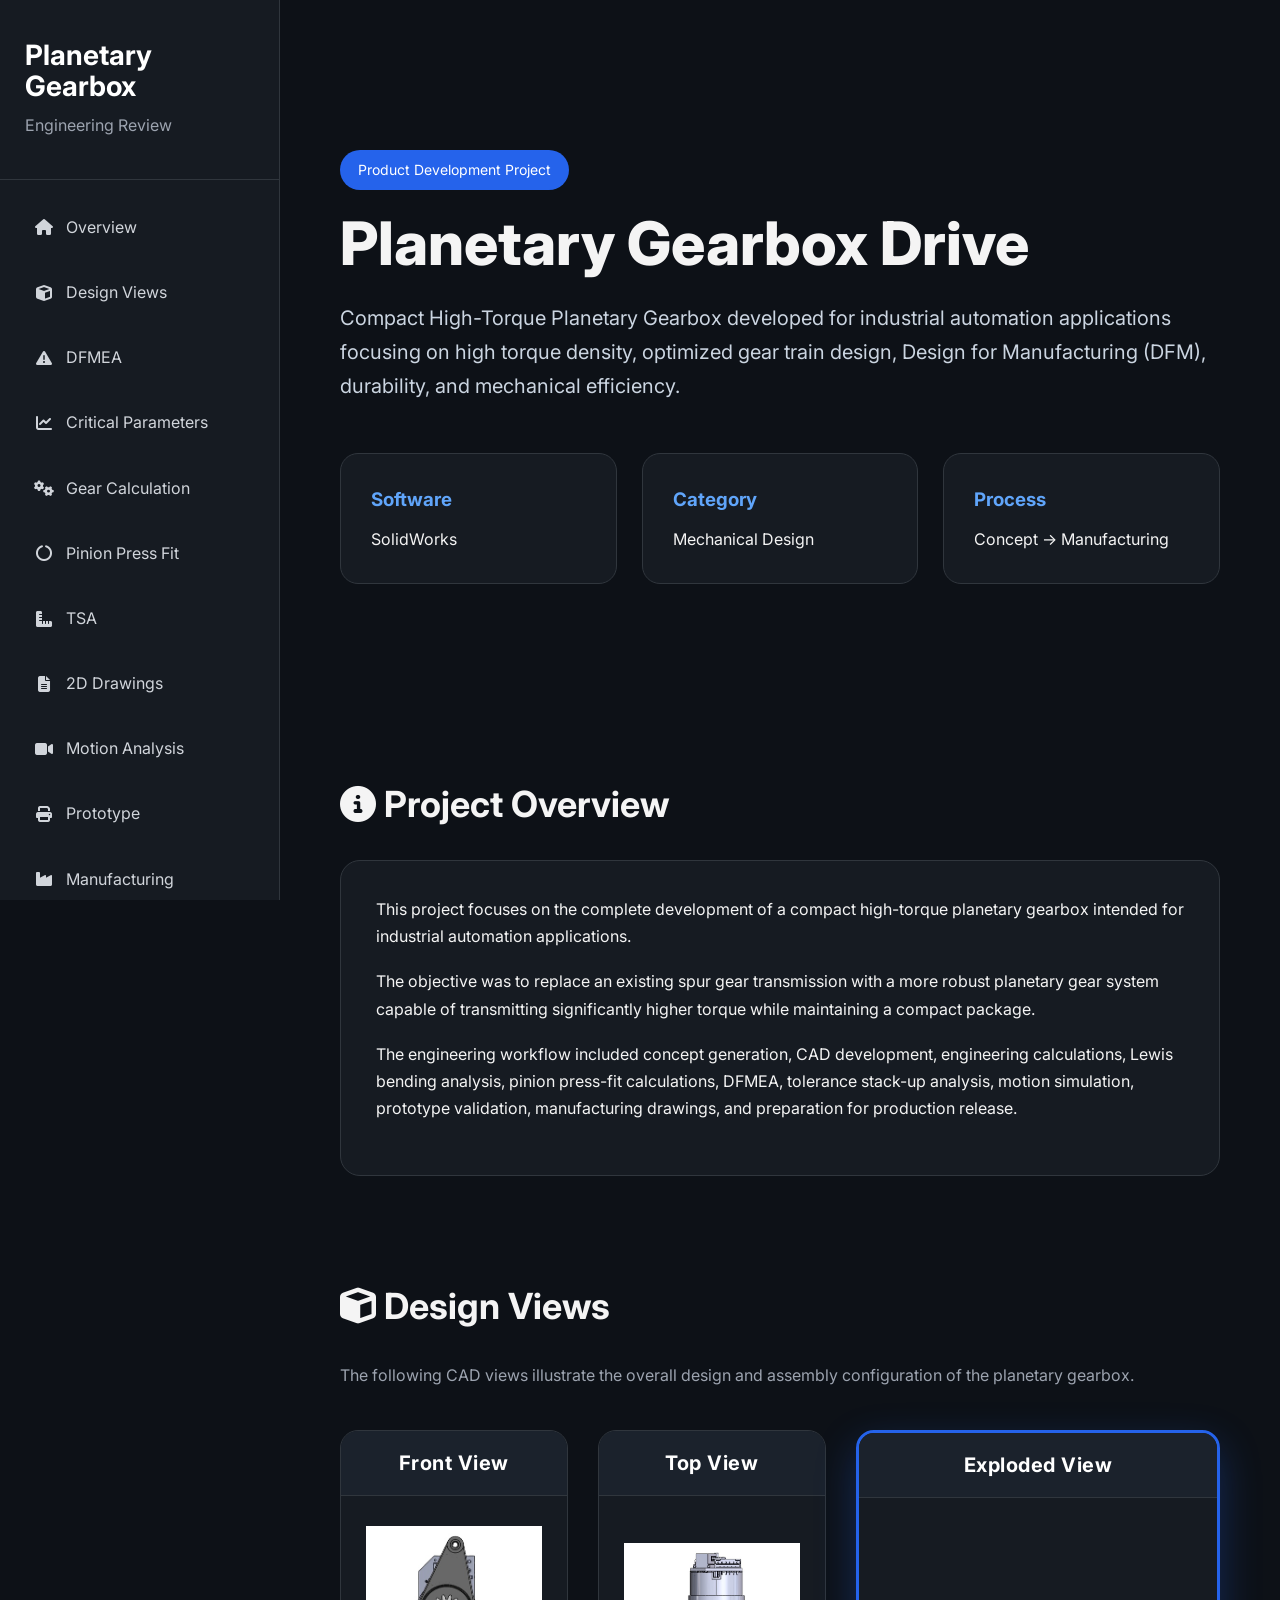
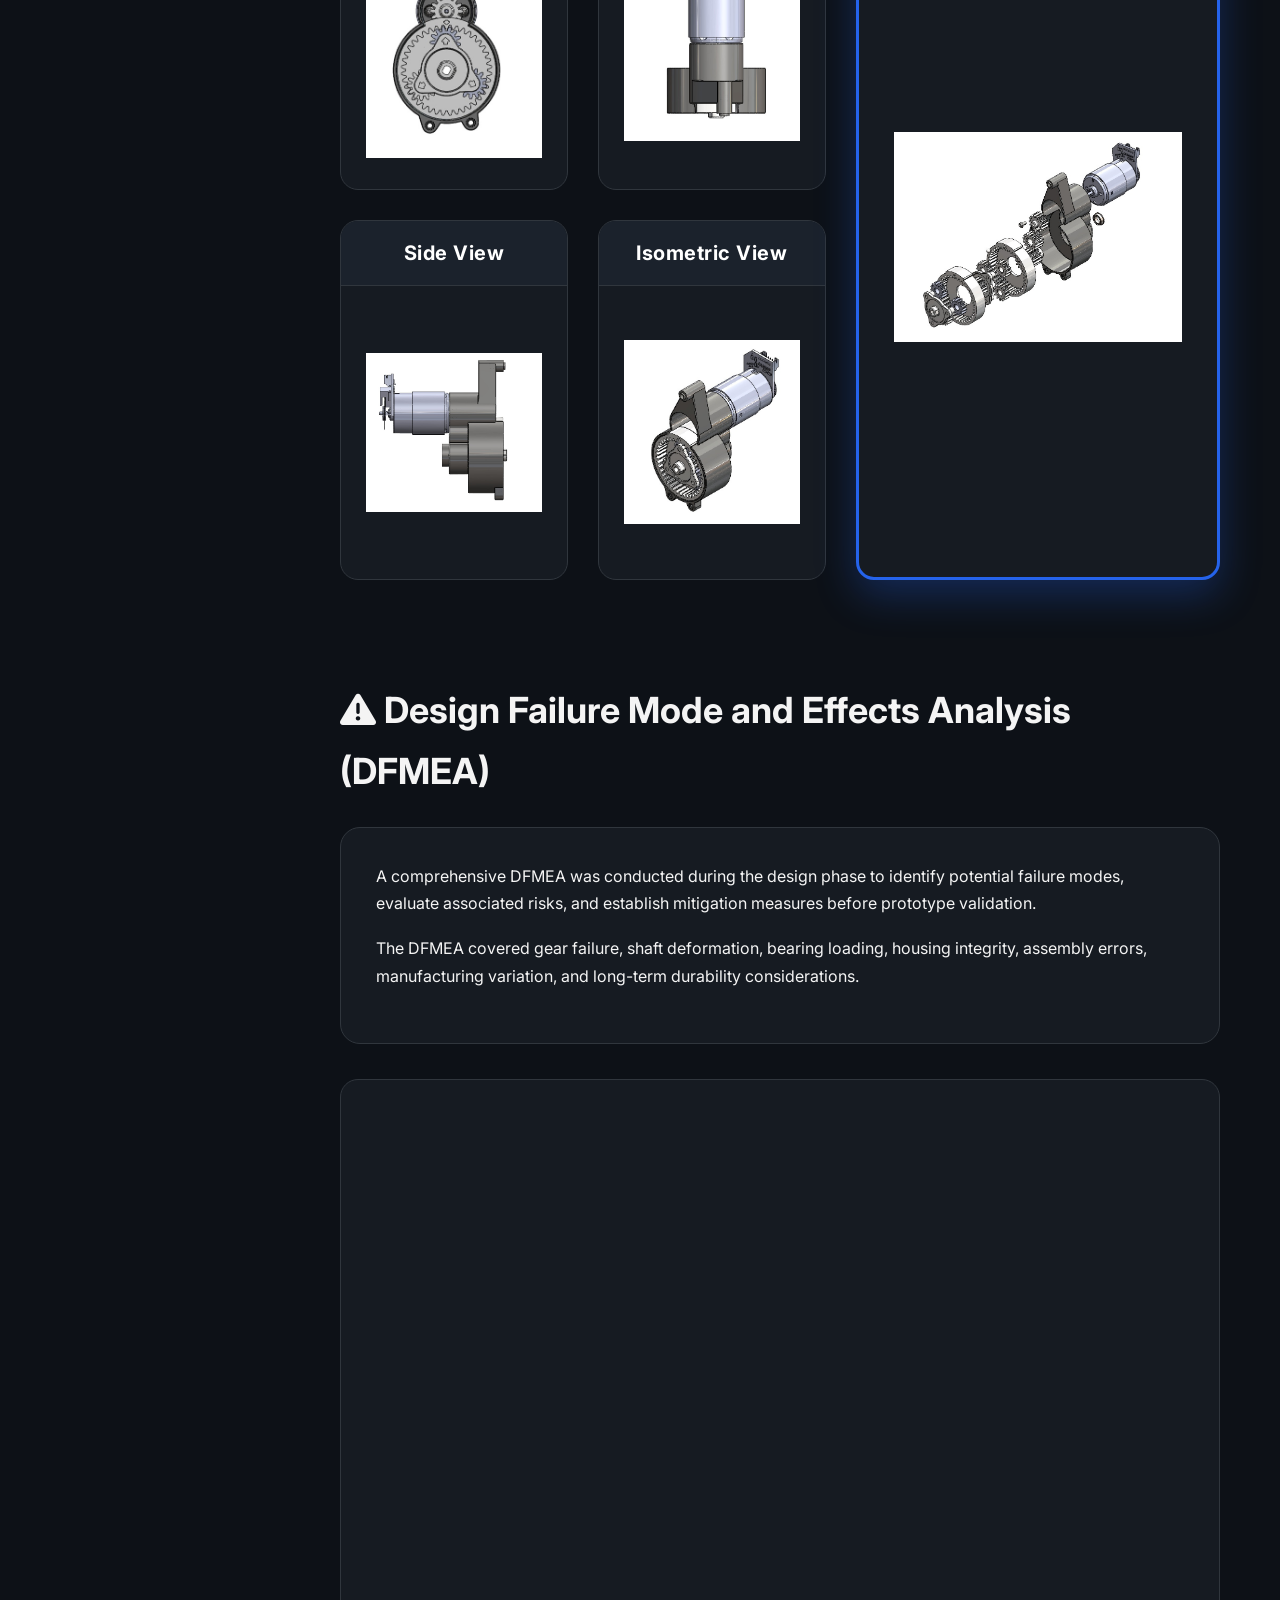
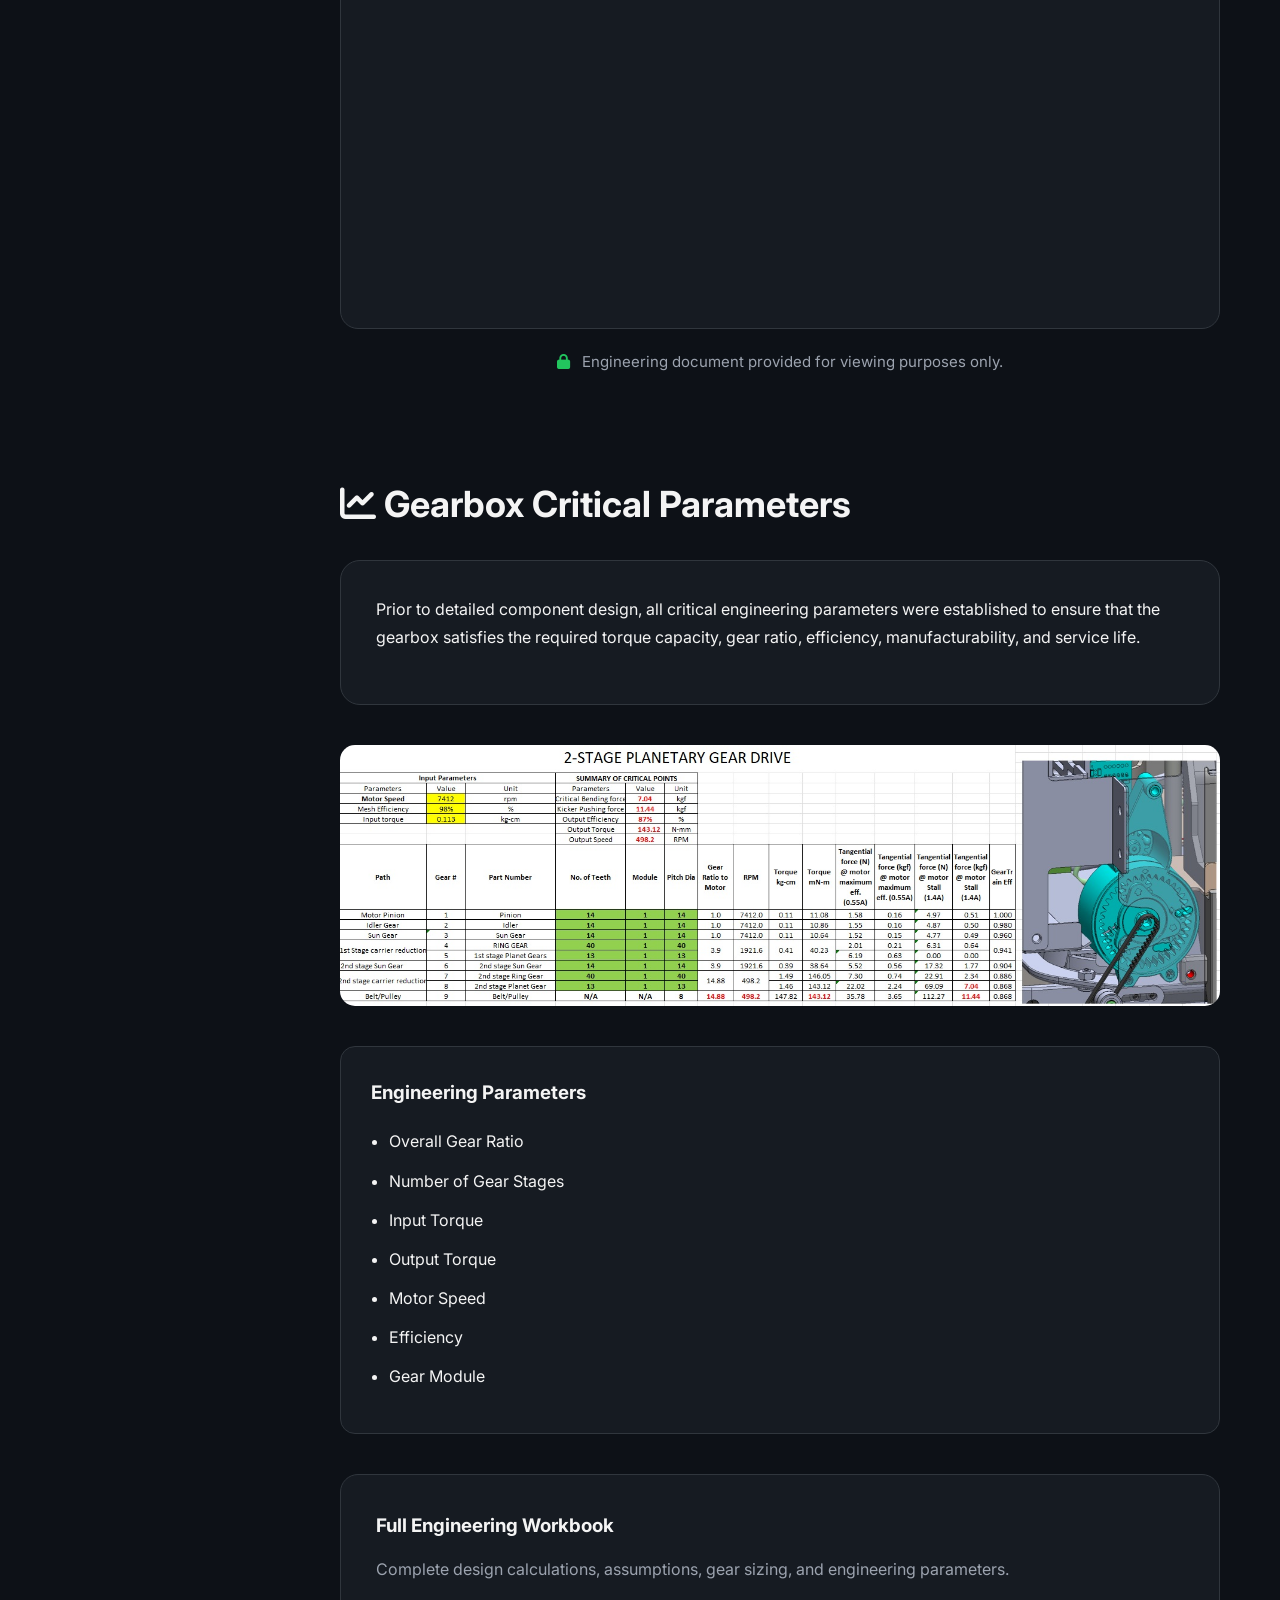
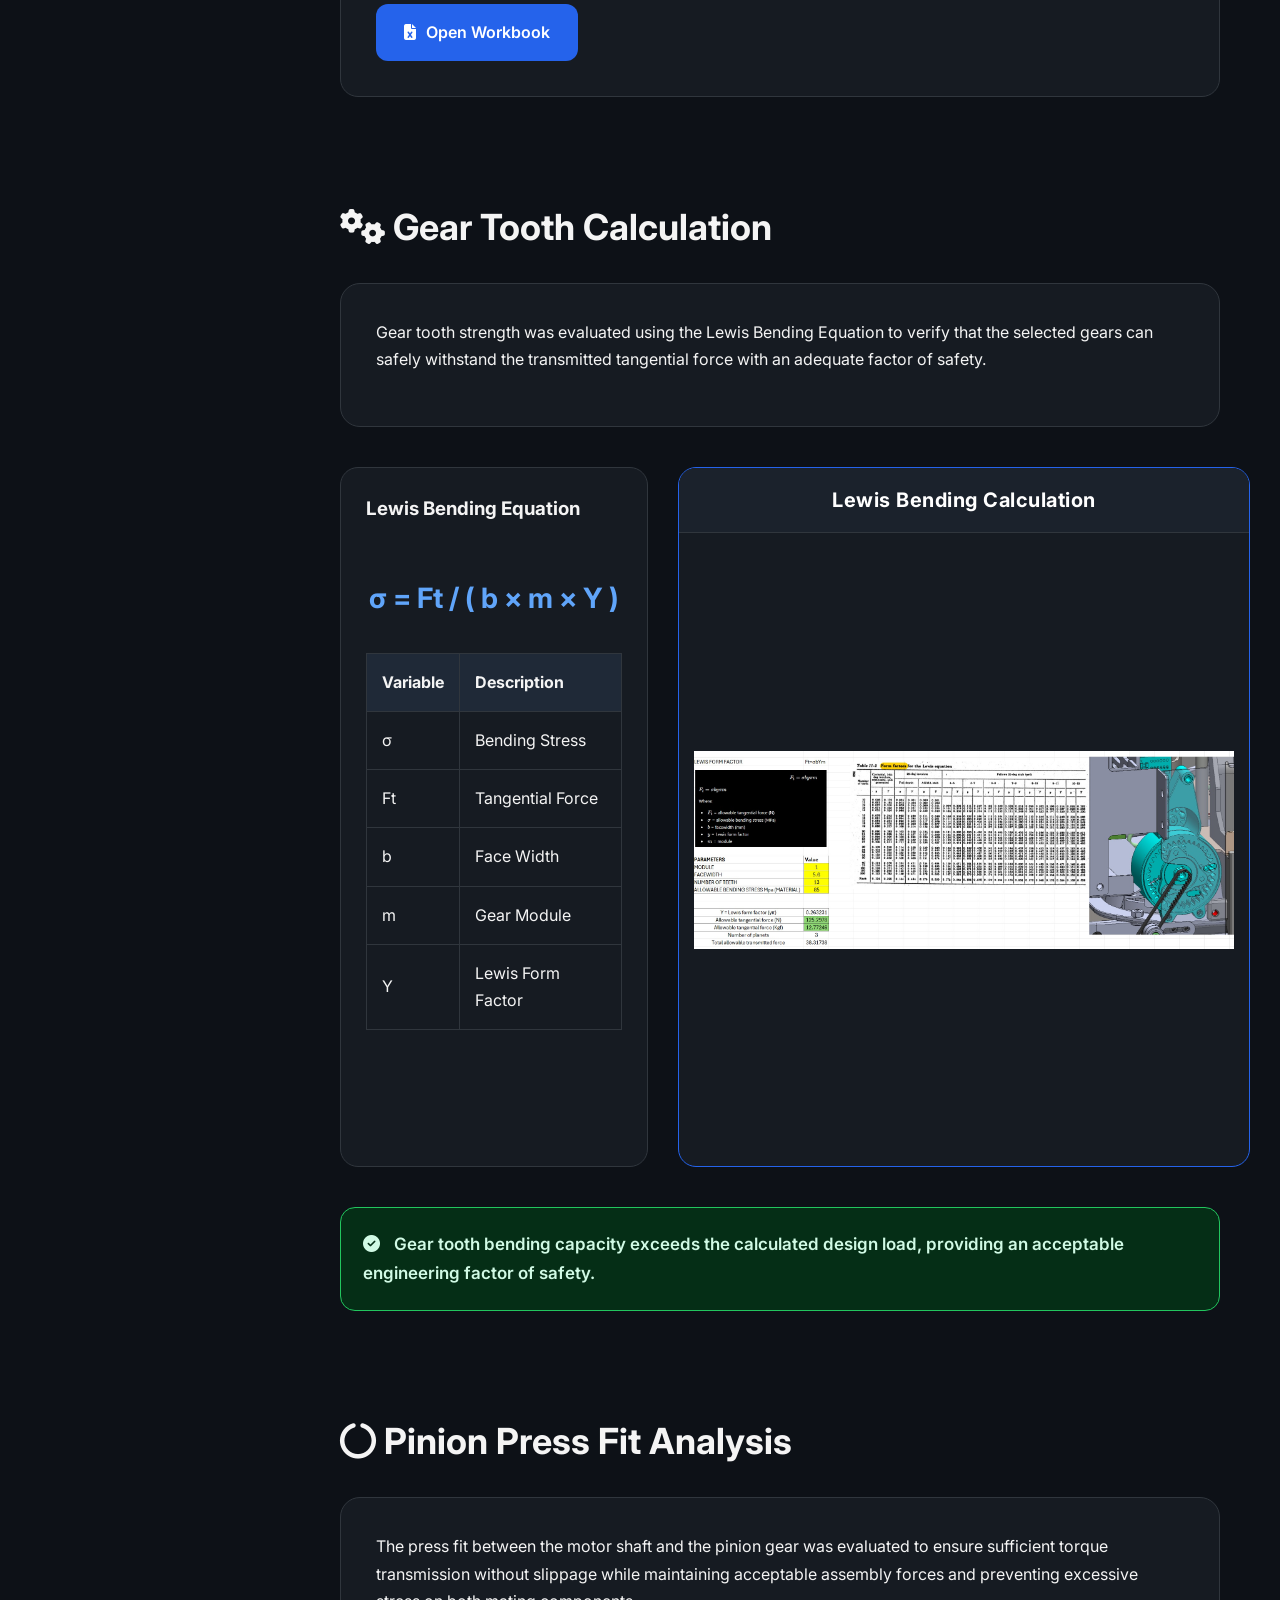
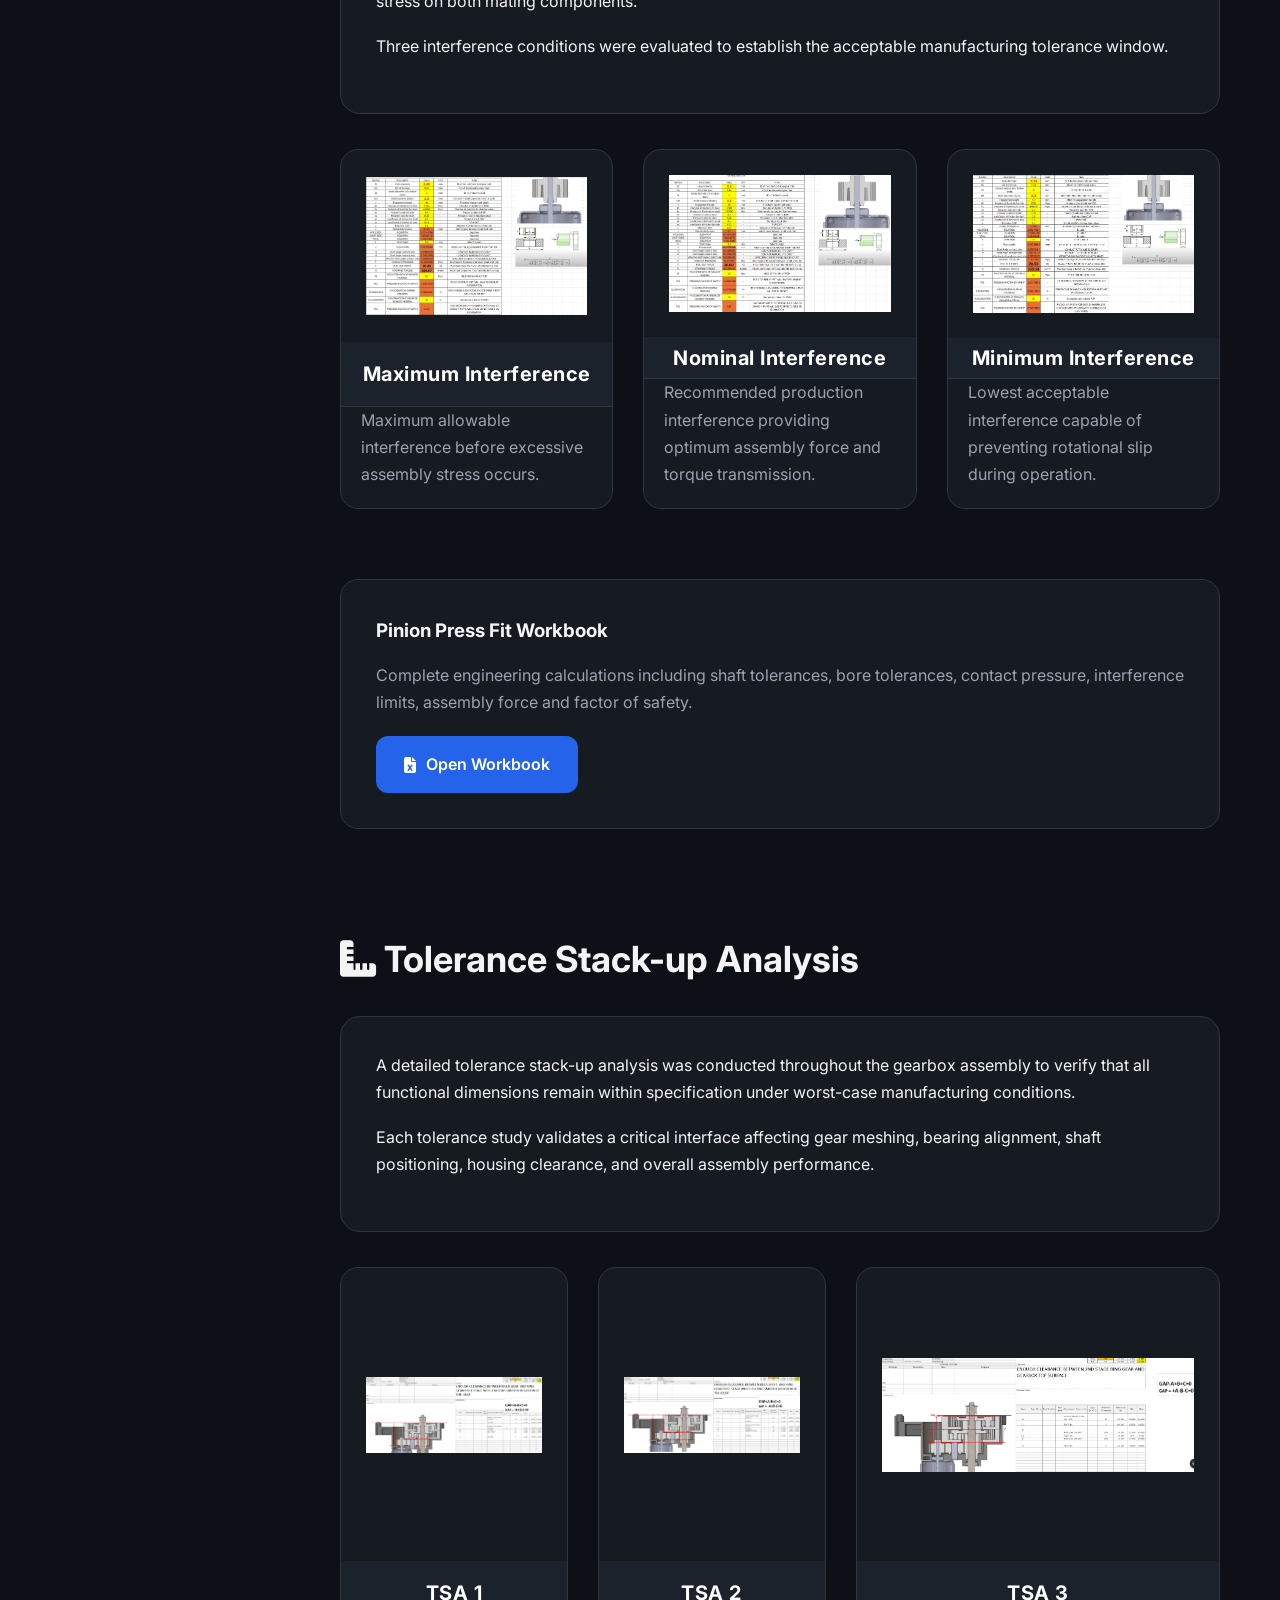
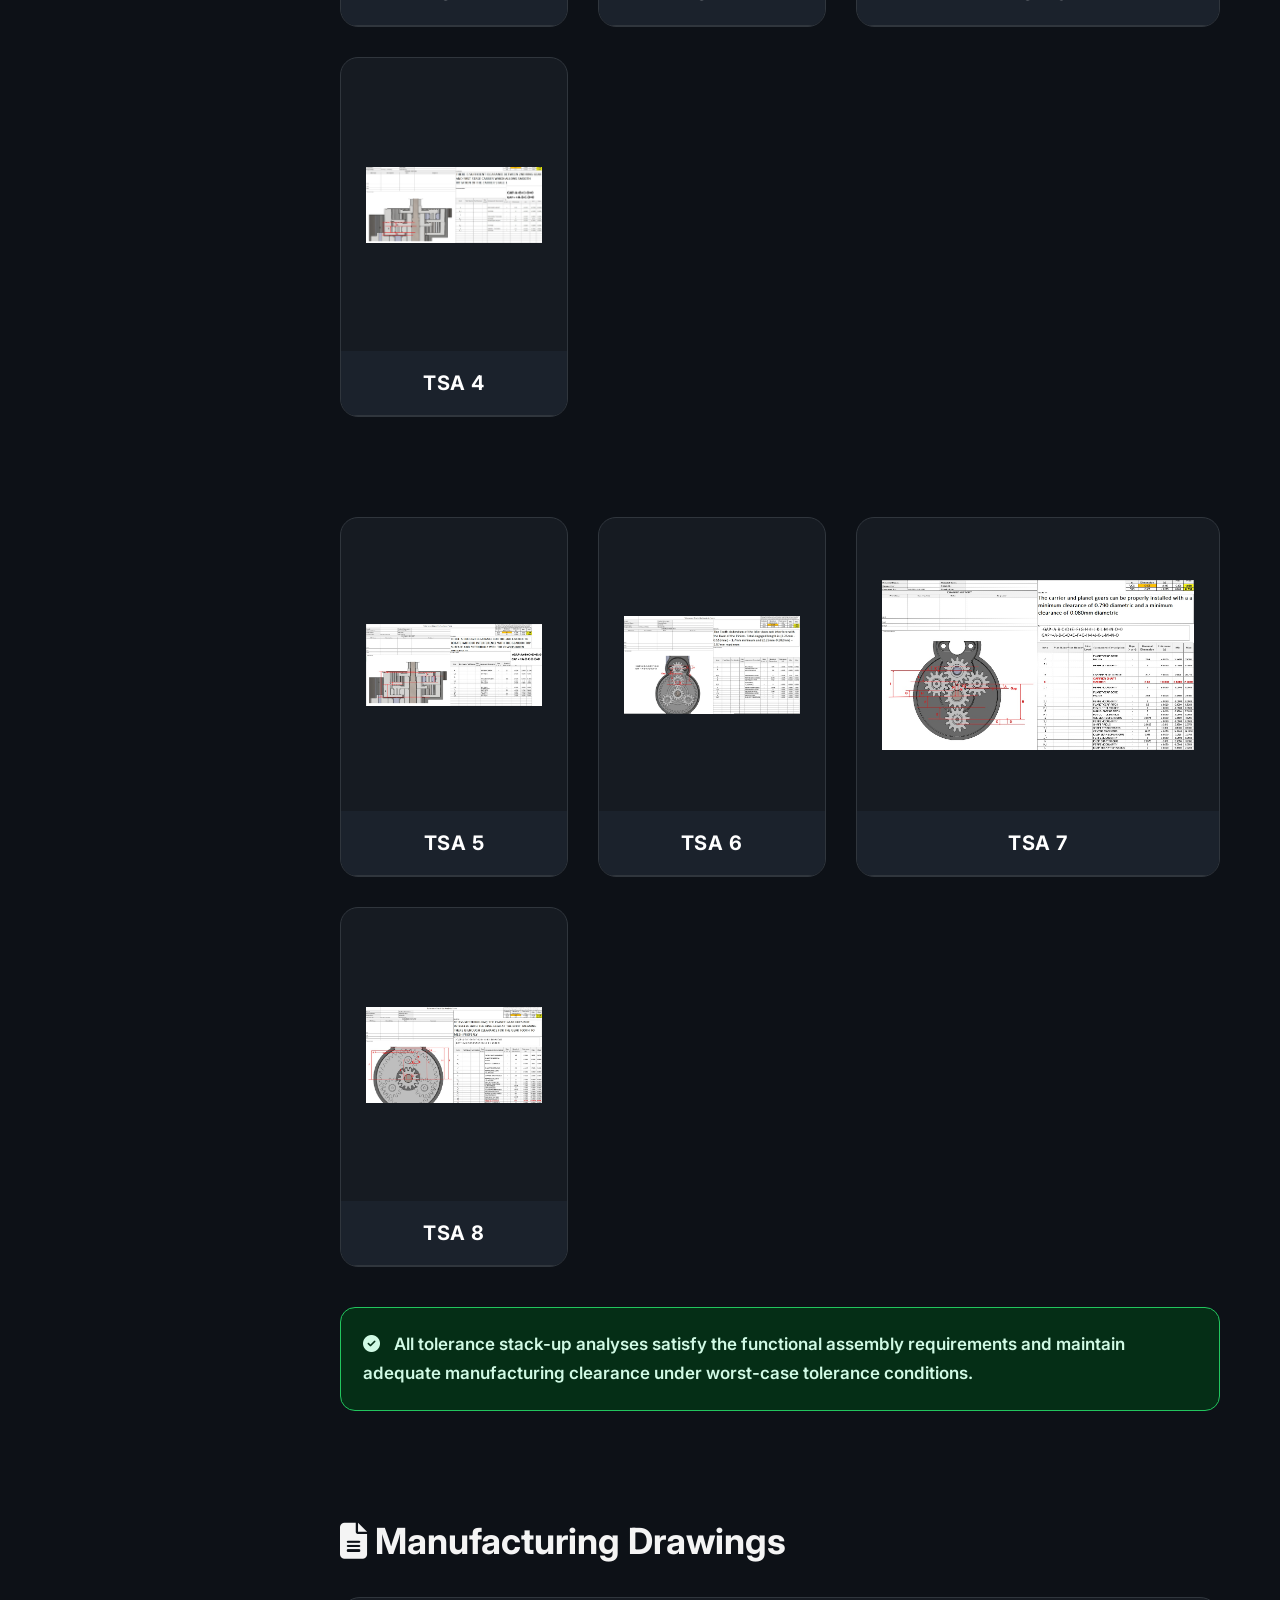
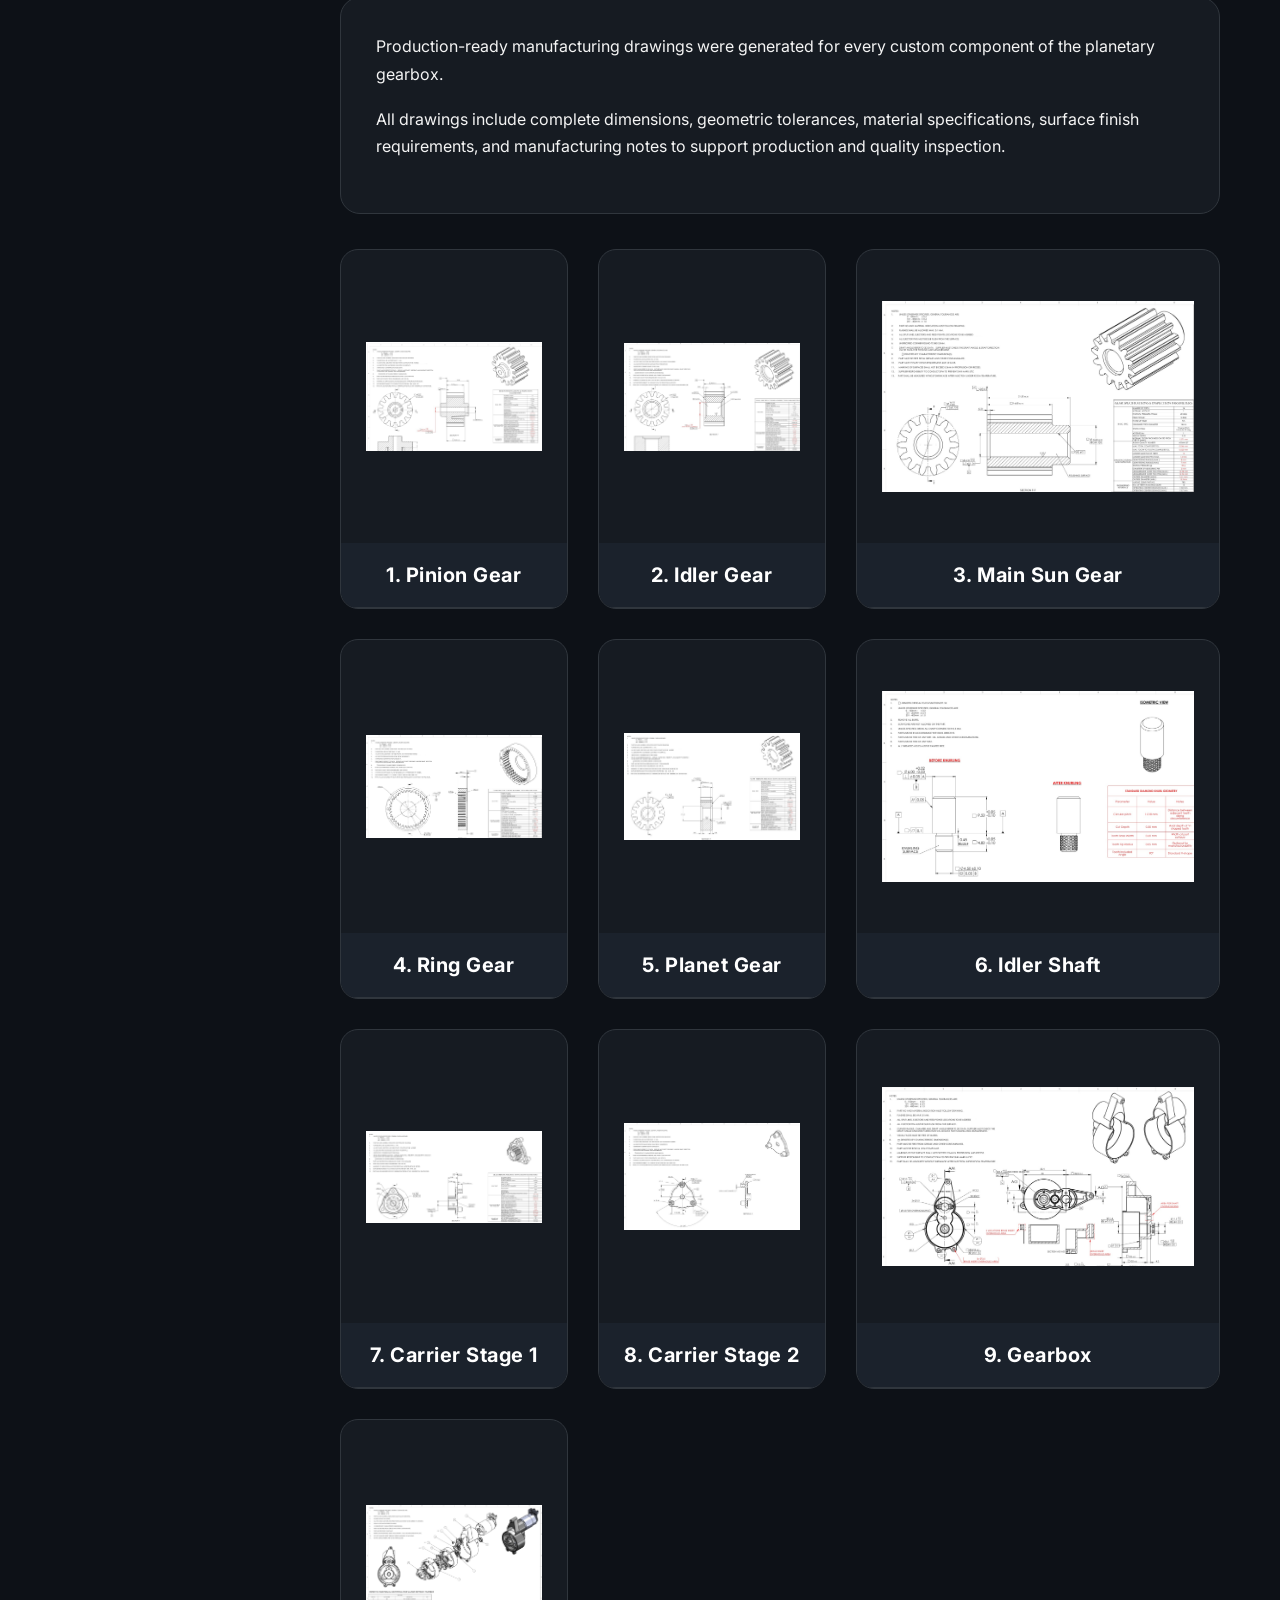
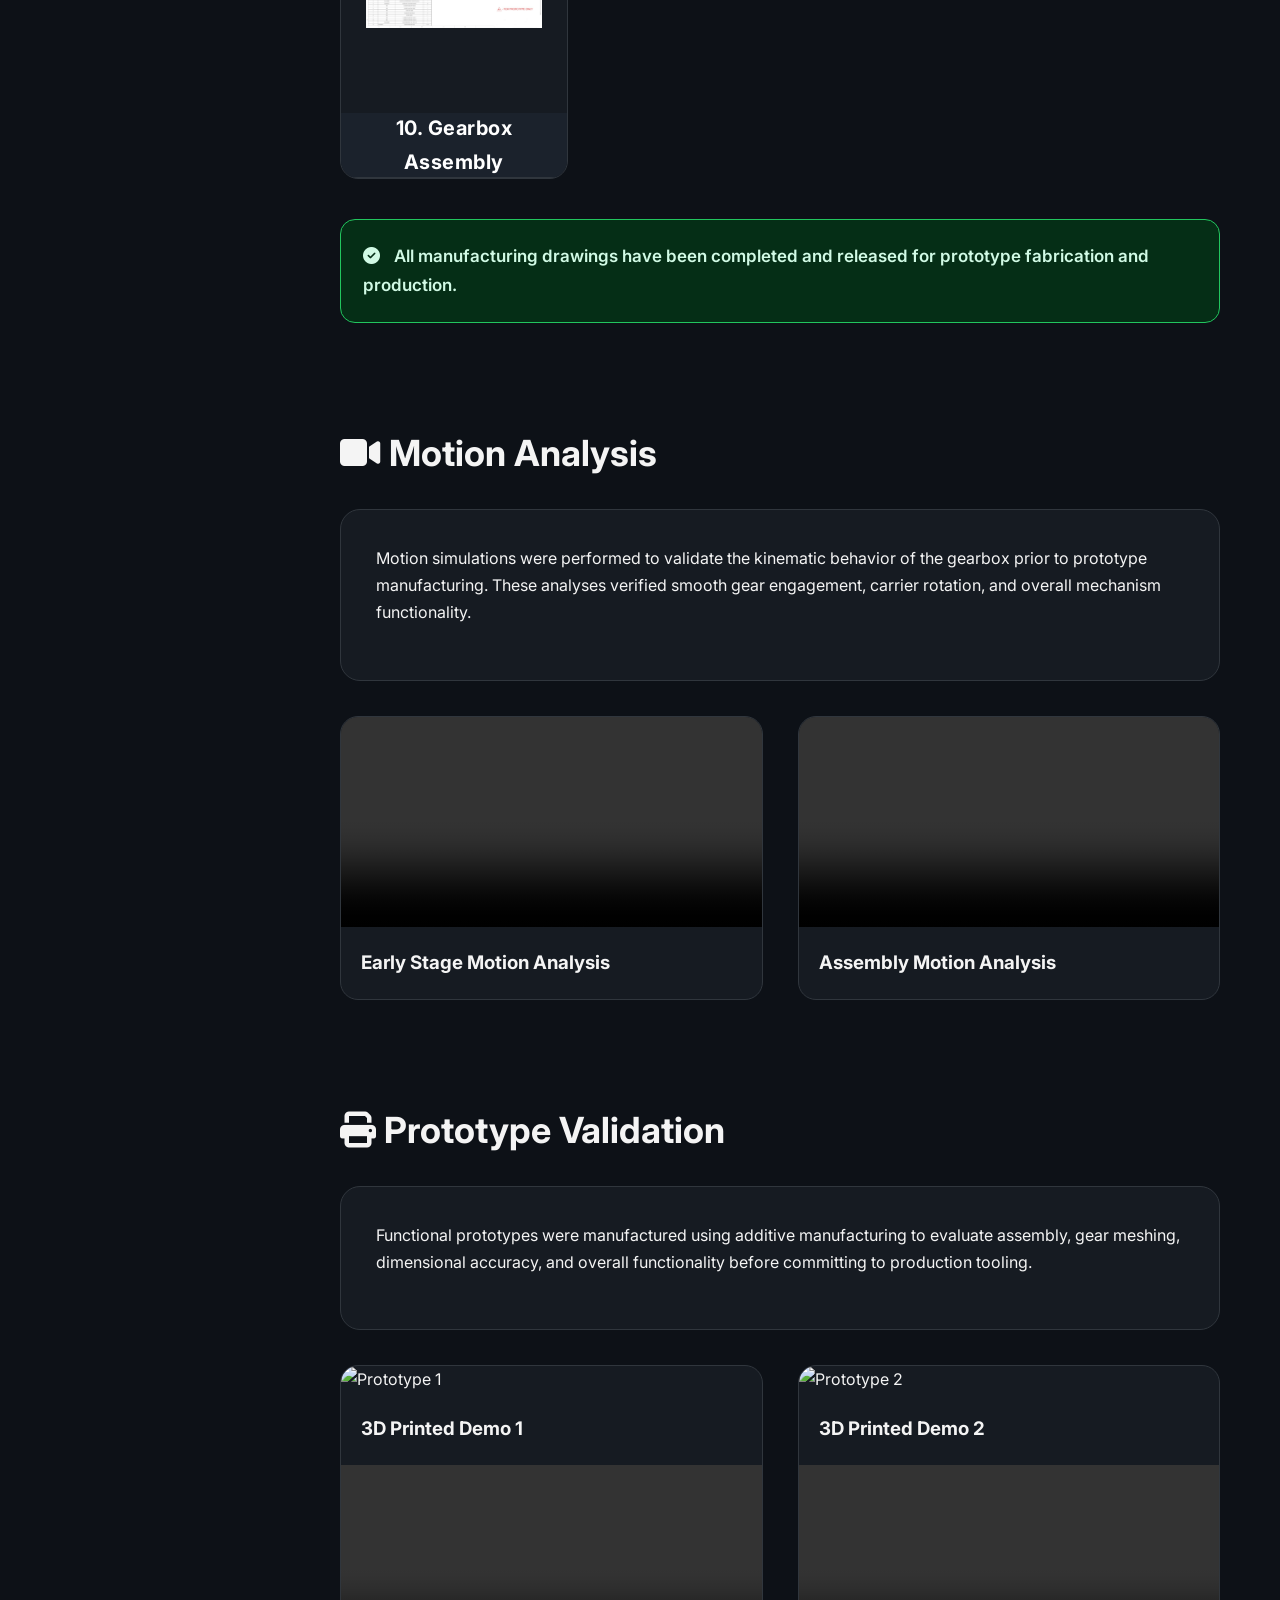
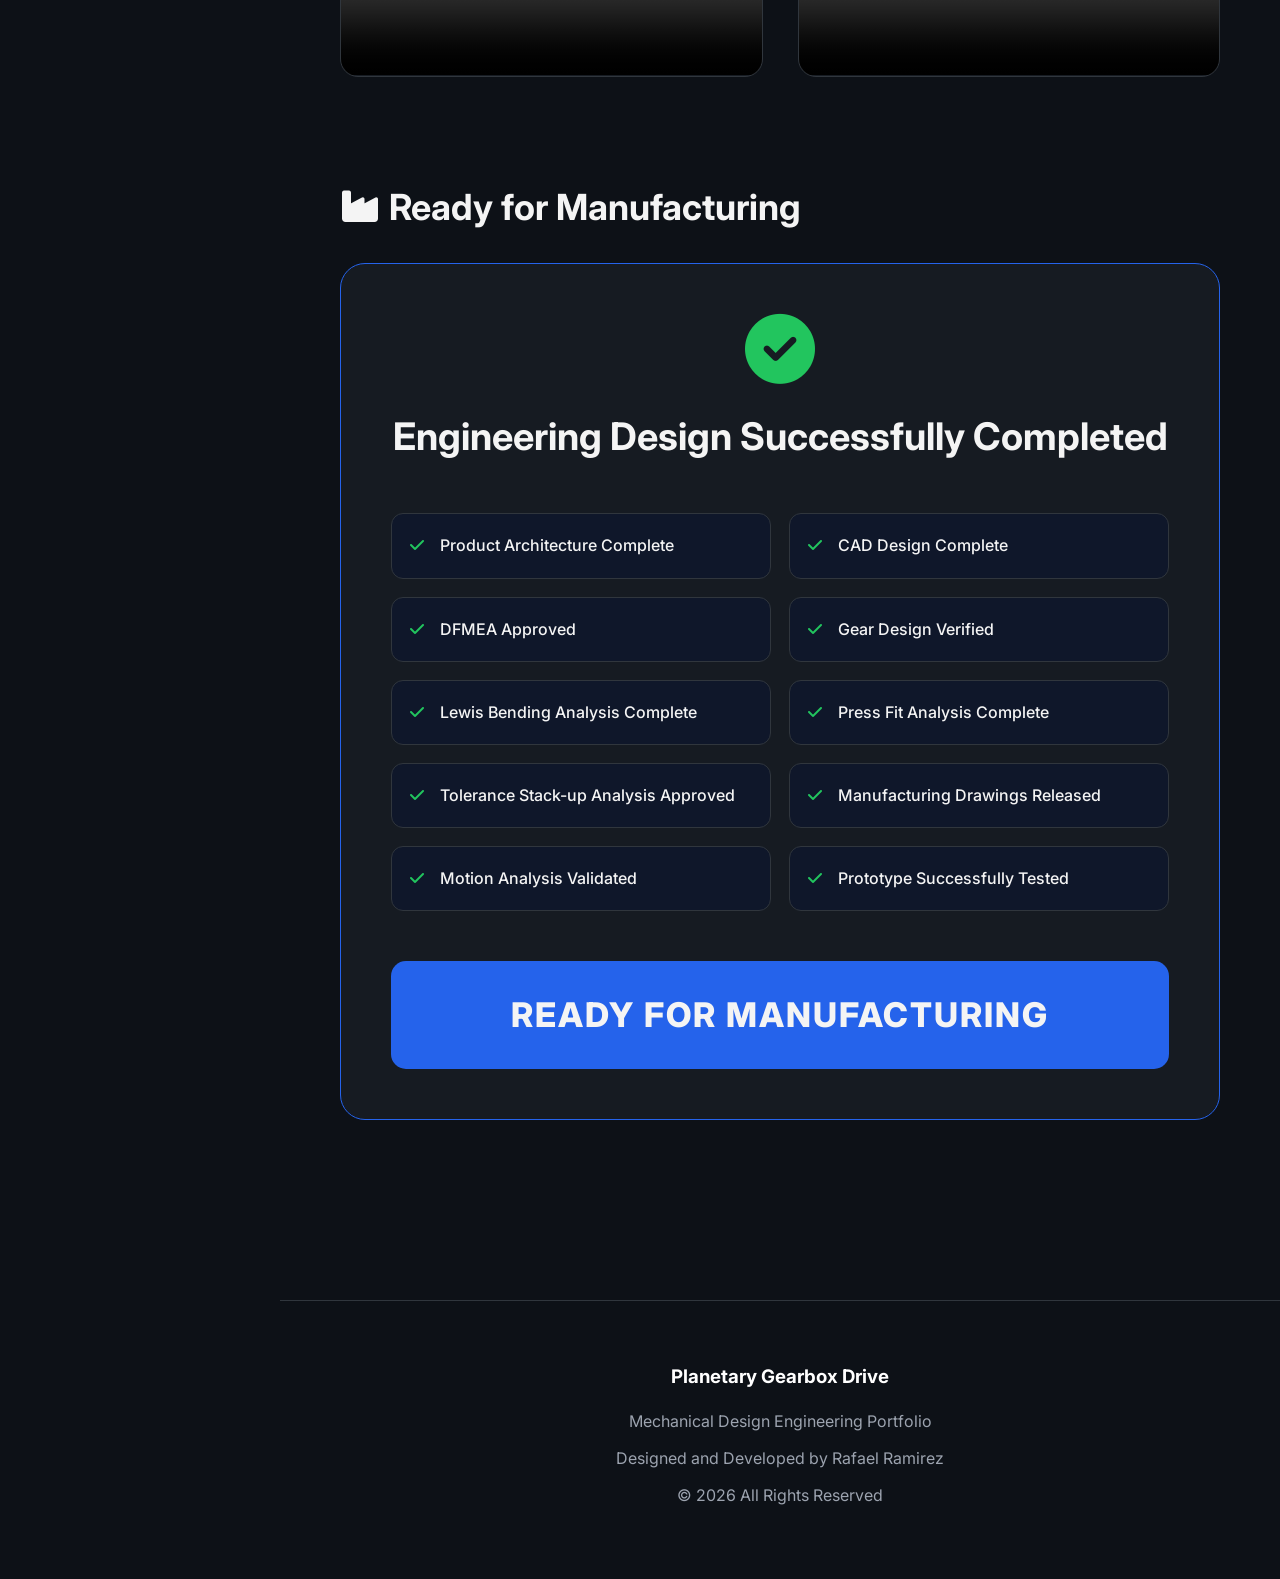
==== commit c0fc999e: "Update index.html" ====
--- a/Projects/Planetary-Gearbox-Drive/index.html
+++ b/Projects/Planetary-Gearbox-Drive/index.html
@@ -563,7 +563,7 @@
 
                 <div class="gallery-card">
 
-                    <img src="images/max-interference.jpg"
+                    <img src="images/maximum-interference.jpg"
                         alt="Maximum Interference"
                         class="zoomable">
 
--- a/Projects/Planetary-Gearbox-Drive/style.css
+++ b/Projects/Planetary-Gearbox-Drive/style.css
@@ -660,7 +660,81 @@
 
 }
 
-
+/* ===========================
+   GEAR CALCULATION LAYOUT
+=========================== */
+
+.formula-layout{
+
+    display:grid;
+
+    grid-template-columns:35% 65%;
+
+    gap:30px;
+
+    align-items:stretch;
+
+    margin-top:40px;
+
+}
+
+.calculation-image{
+
+    background:#161b22;
+
+    border:1px solid #2563eb;
+
+    border-radius:18px;
+
+    overflow:hidden;
+
+    display:flex;
+
+    flex-direction:column;
+
+    height:100%;
+
+    min-height:700px;
+
+}
+
+.calculation-image h3{
+
+    display:flex;
+
+    align-items:center;
+
+    justify-content:center;
+
+    height:65px;
+
+    margin:0;
+
+    background:#1b222c;
+
+    border-bottom:1px solid #30363d;
+
+    font-size:20px;
+
+    font-weight:700;
+
+    text-align:center;
+
+}
+
+.calculation-image img{
+
+    width:100%;
+
+    height:100%;
+
+    object-fit:contain;
+
+    padding:15px;
+
+    flex:1;
+
+}
 /* ===========================
    FORMULA BOX
 =========================== */
@@ -673,9 +747,13 @@
 
     border-radius:18px;
 
-    padding:35px;
-
-    margin-bottom:40px;
+    padding:25px;
+
+    height:100%;
+
+    display:flex;
+
+    flex-direction:column;
 
 }
 
@@ -687,7 +765,7 @@
 
 .equation{
 
-    font-size:34px;
+    font-size:28px;
 
     font-weight:700;
 
@@ -1167,6 +1245,12 @@
         grid-template-columns:1fr;
 
     }
+   
+   .calculation{
+
+    grid-template-columns:1fr;
+
+}
 
     .hero-info{
 
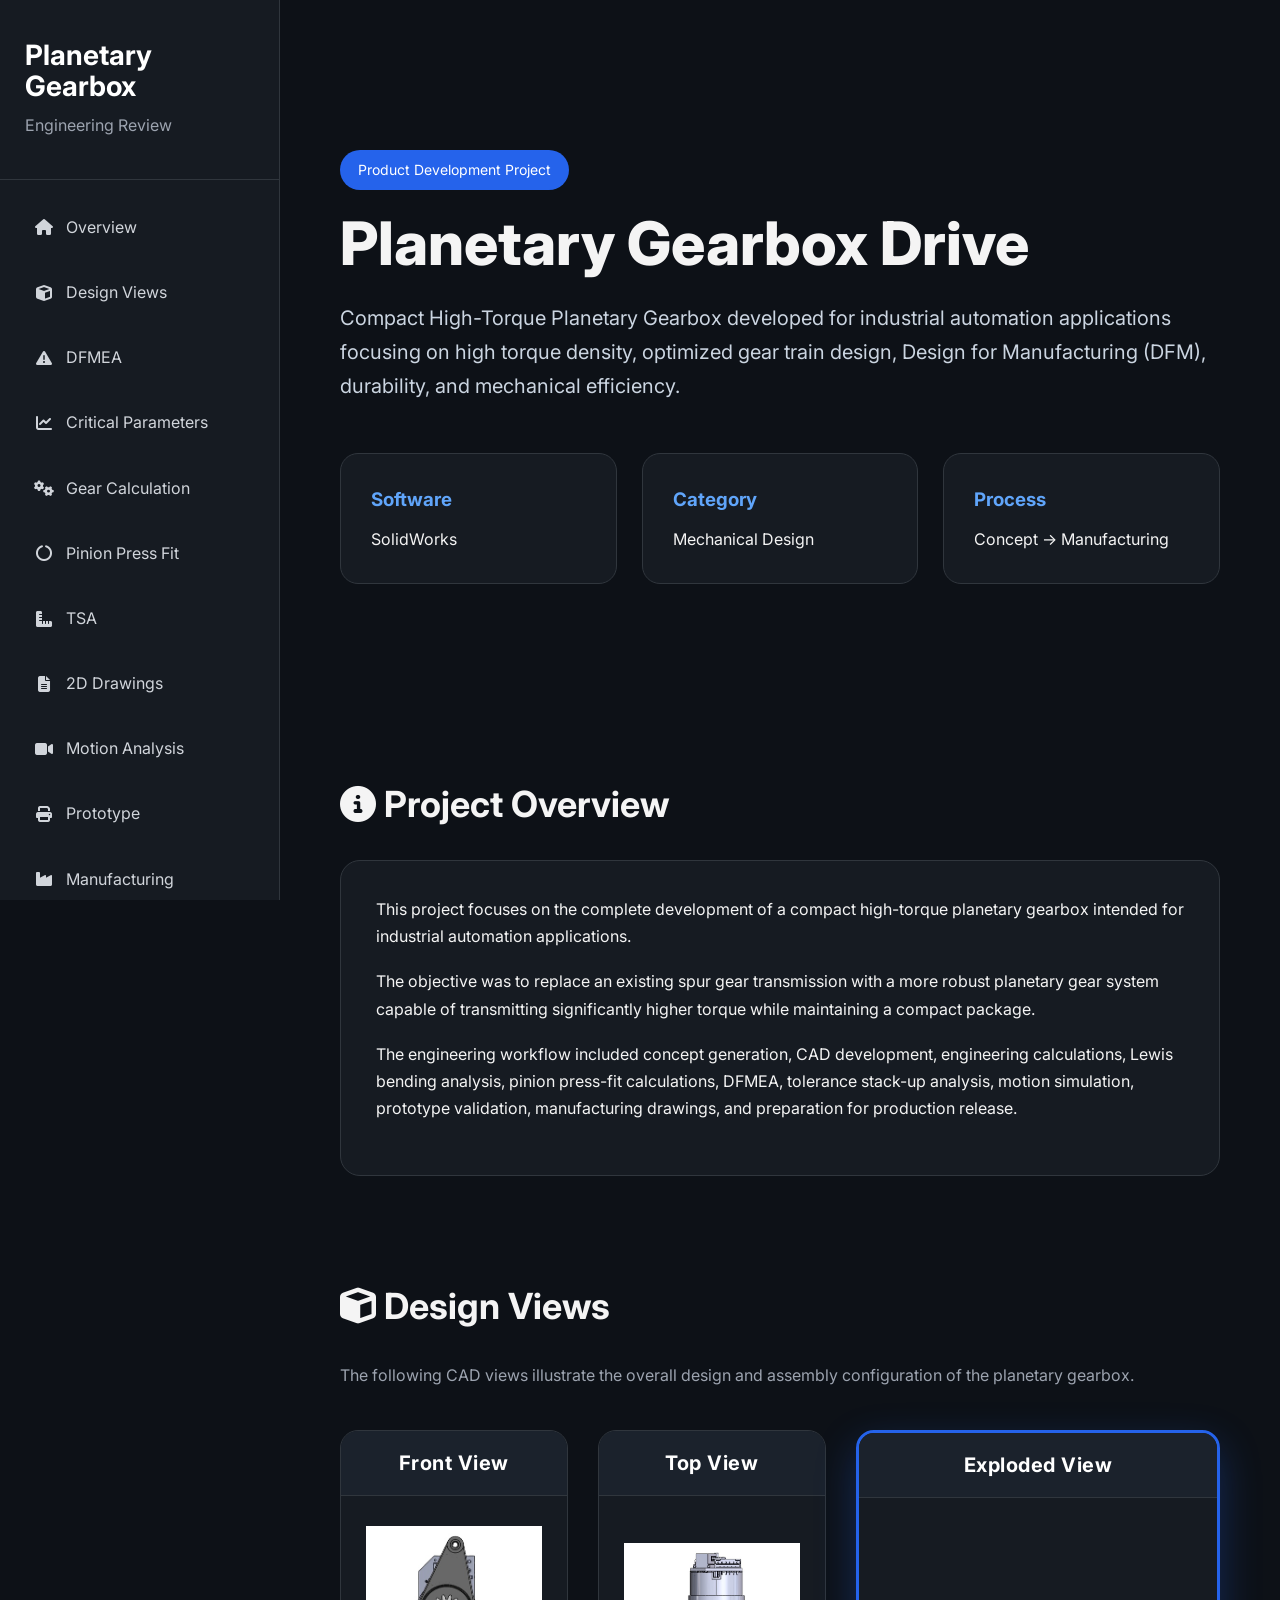
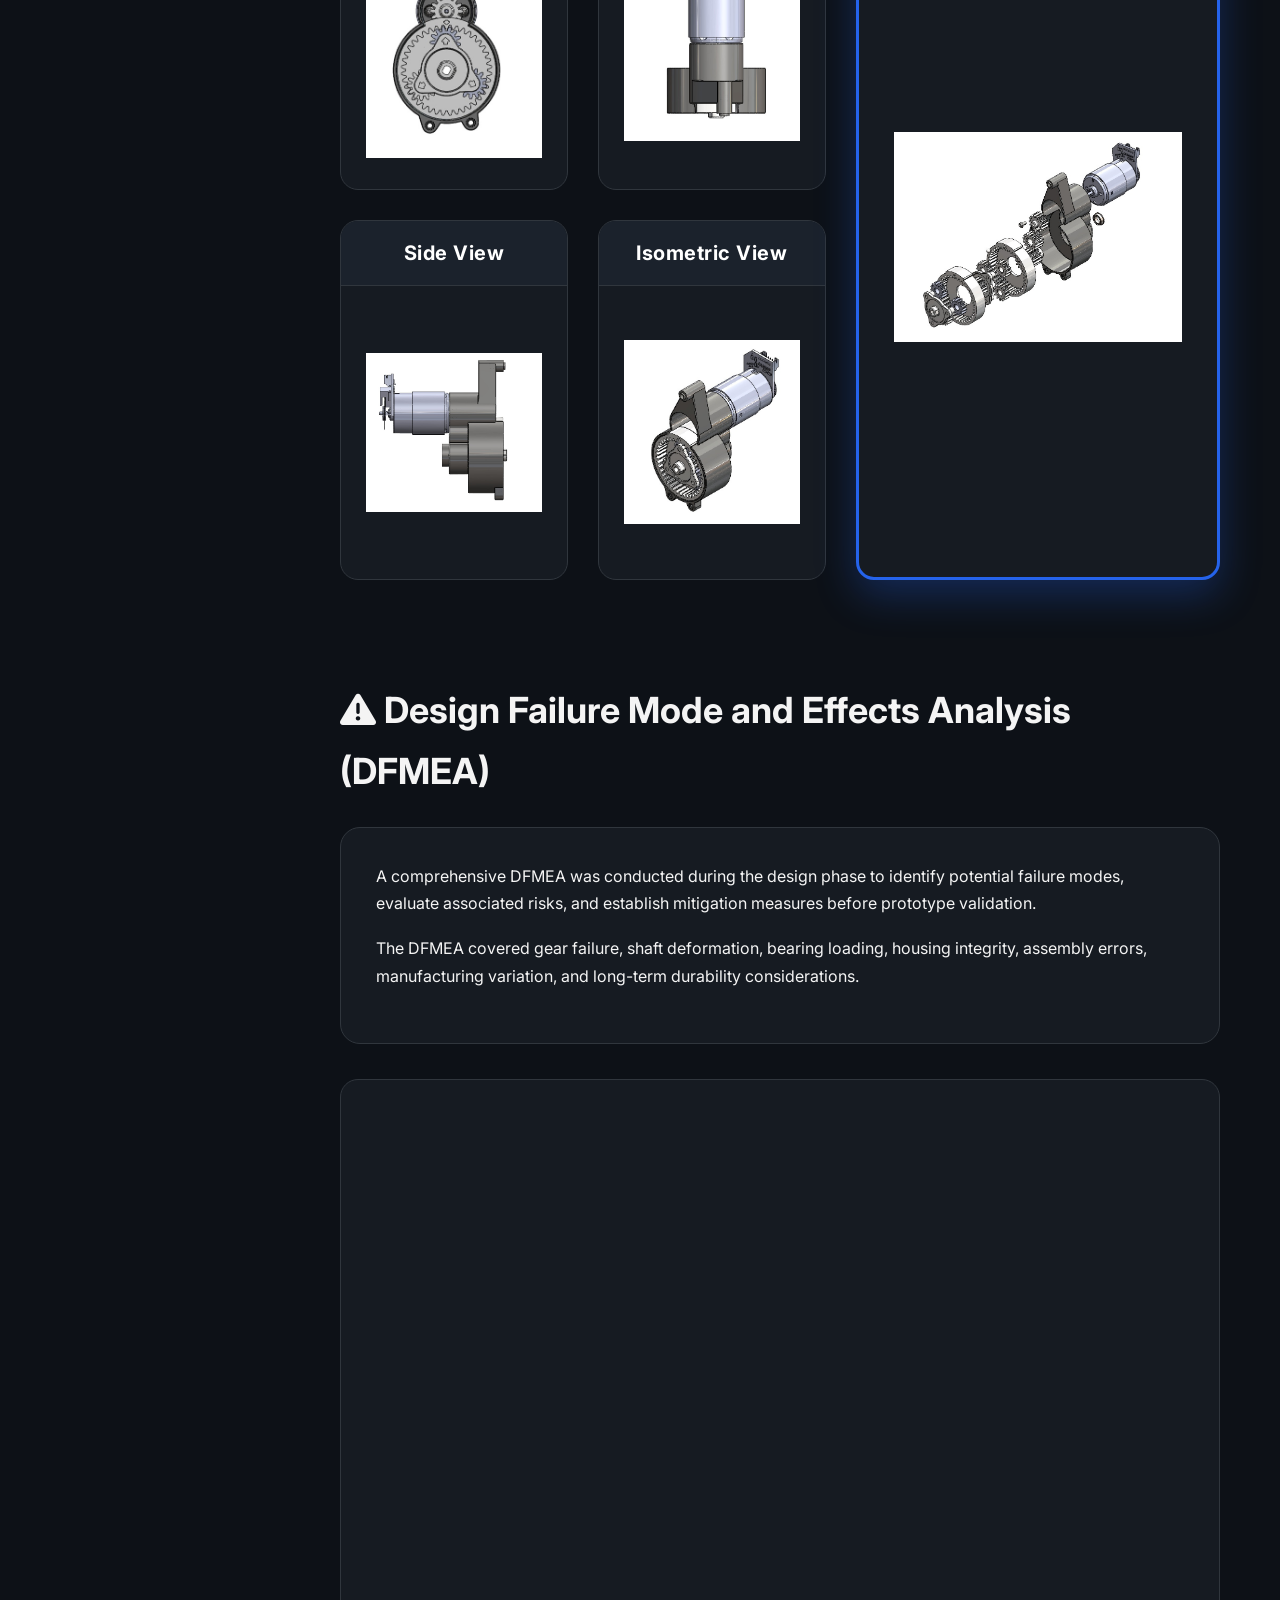
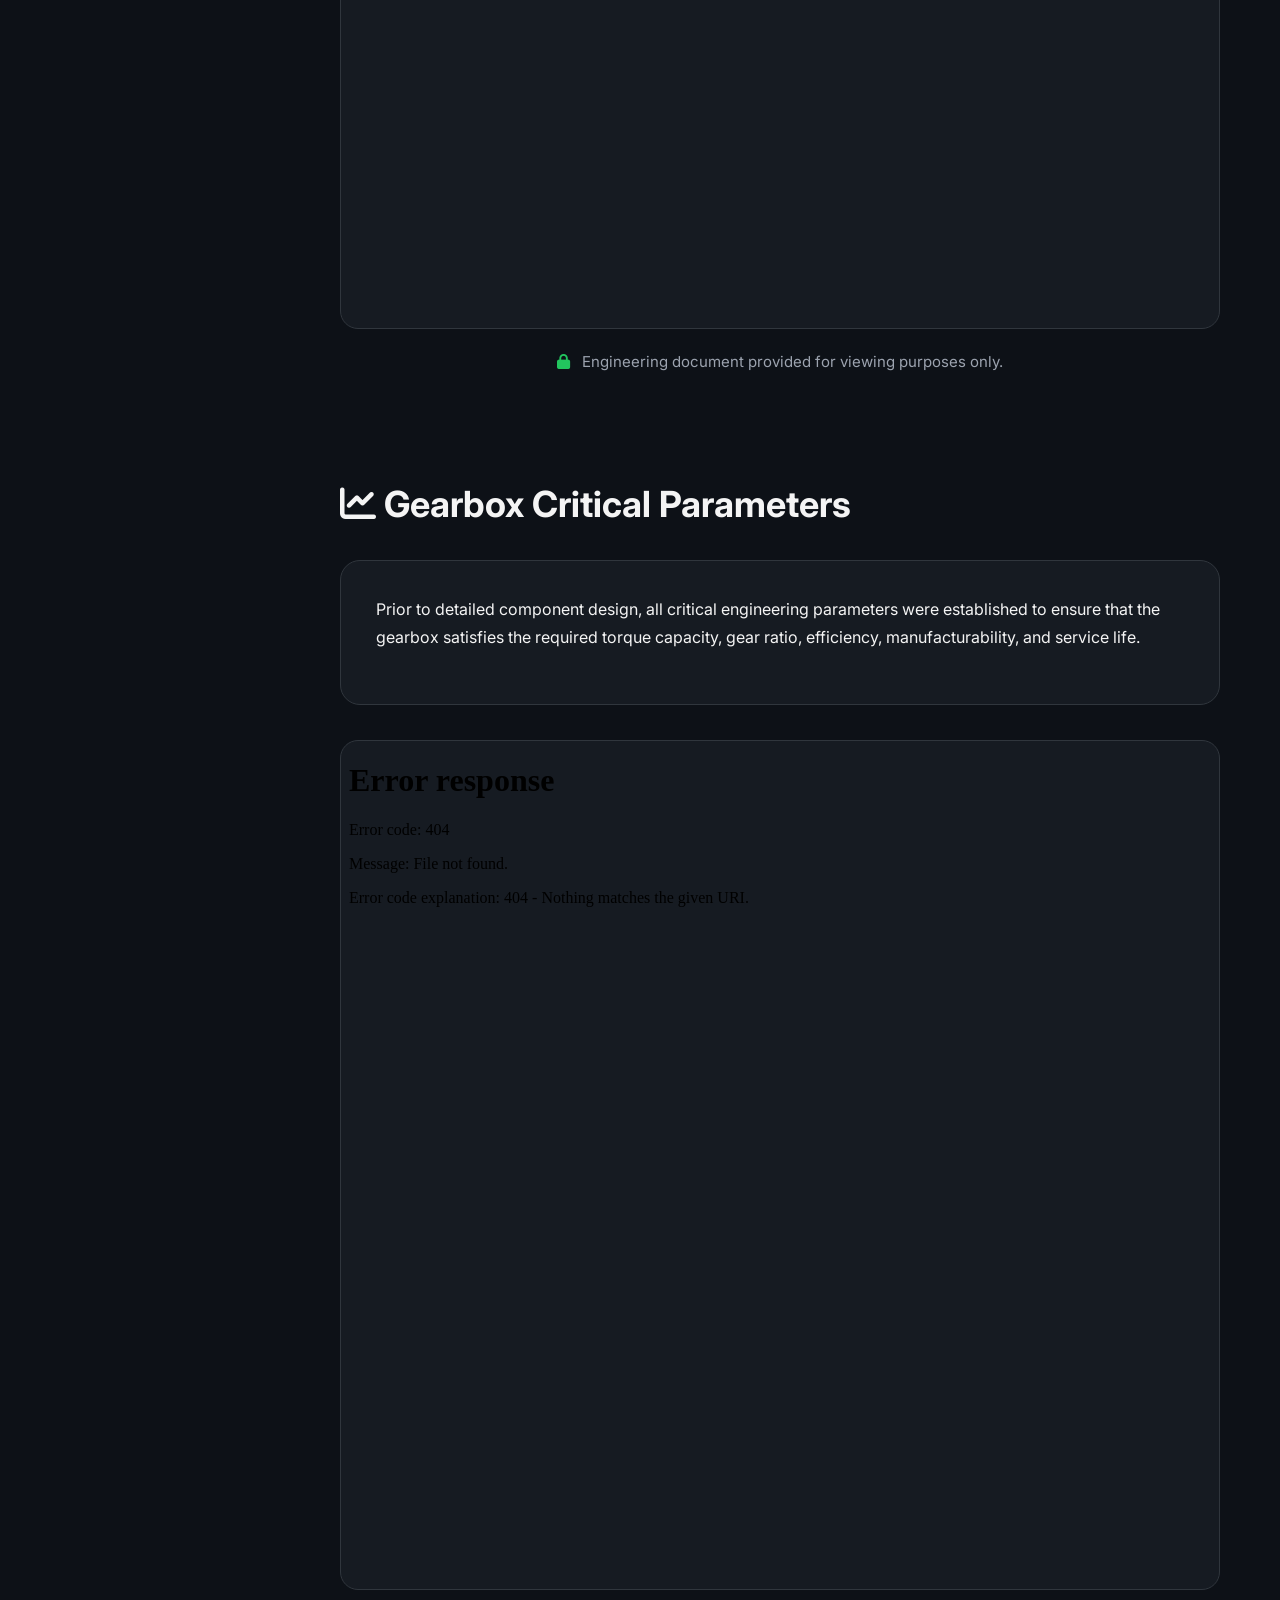
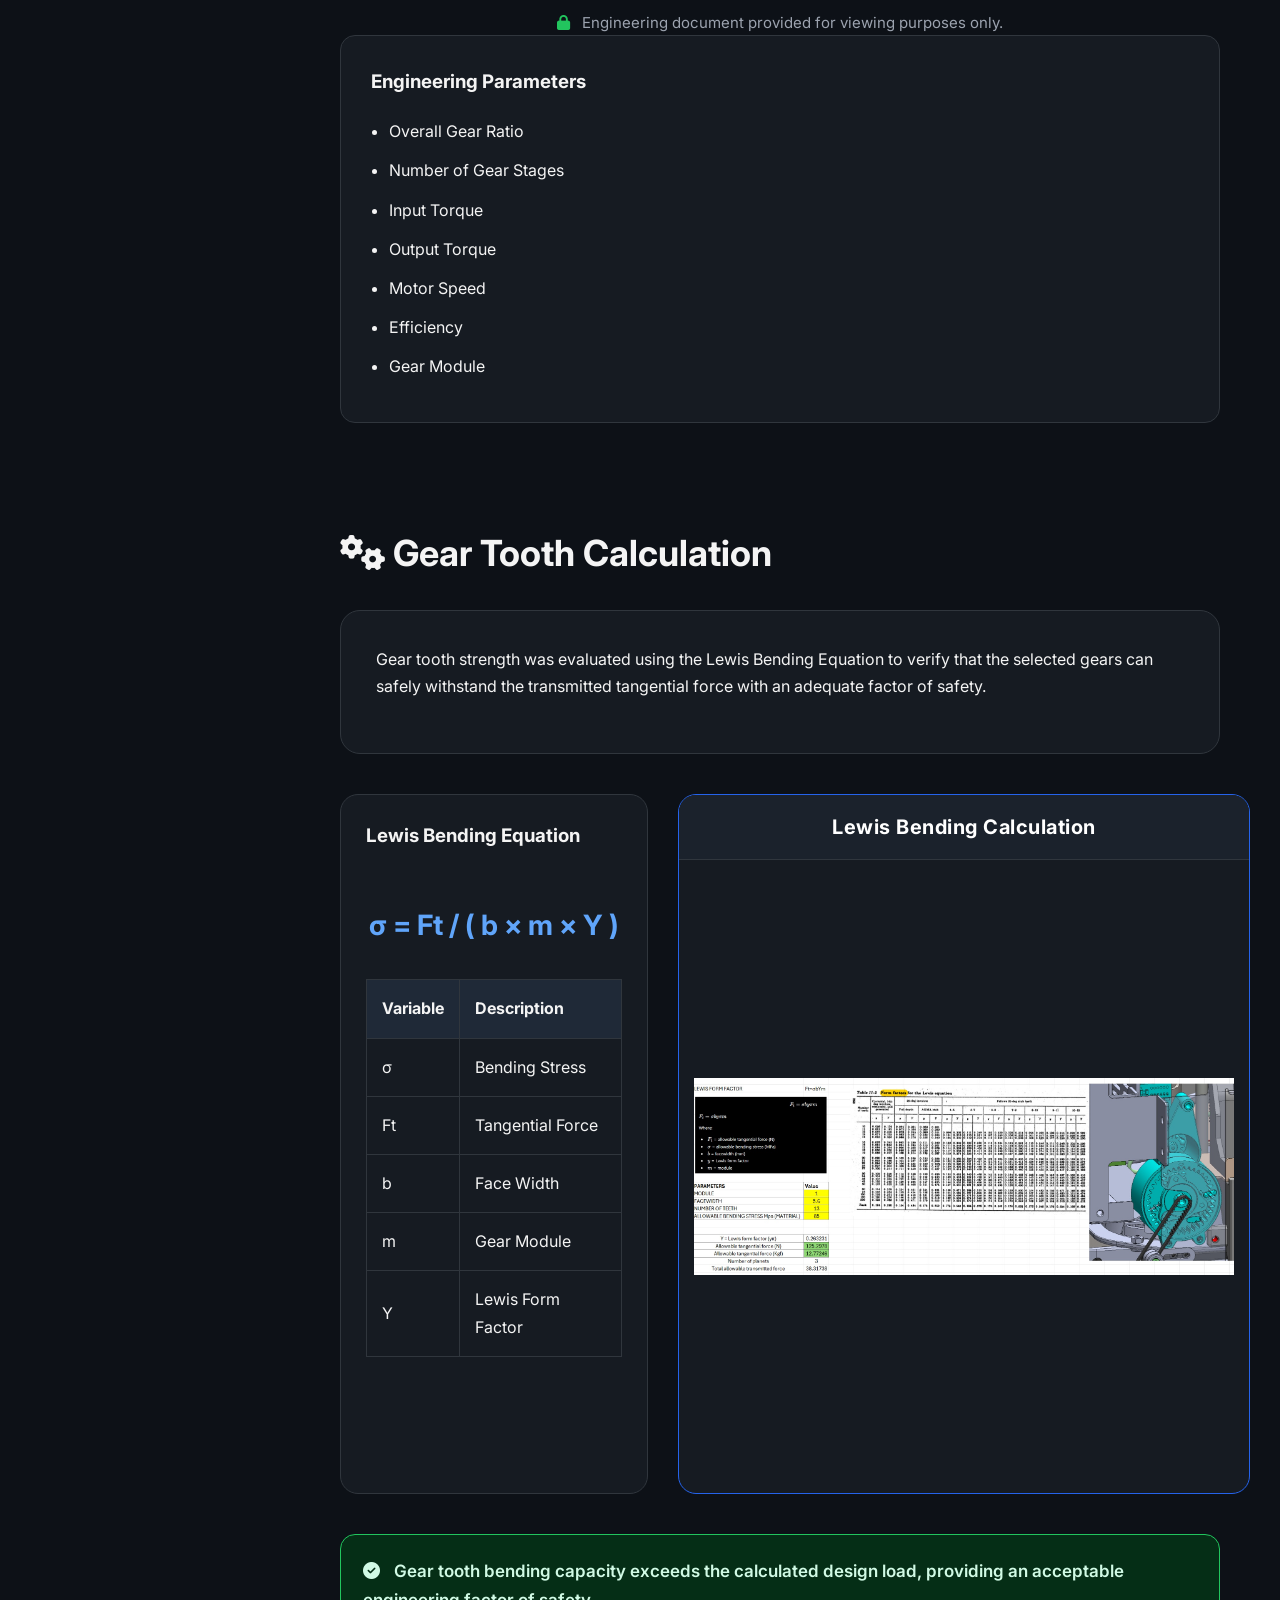
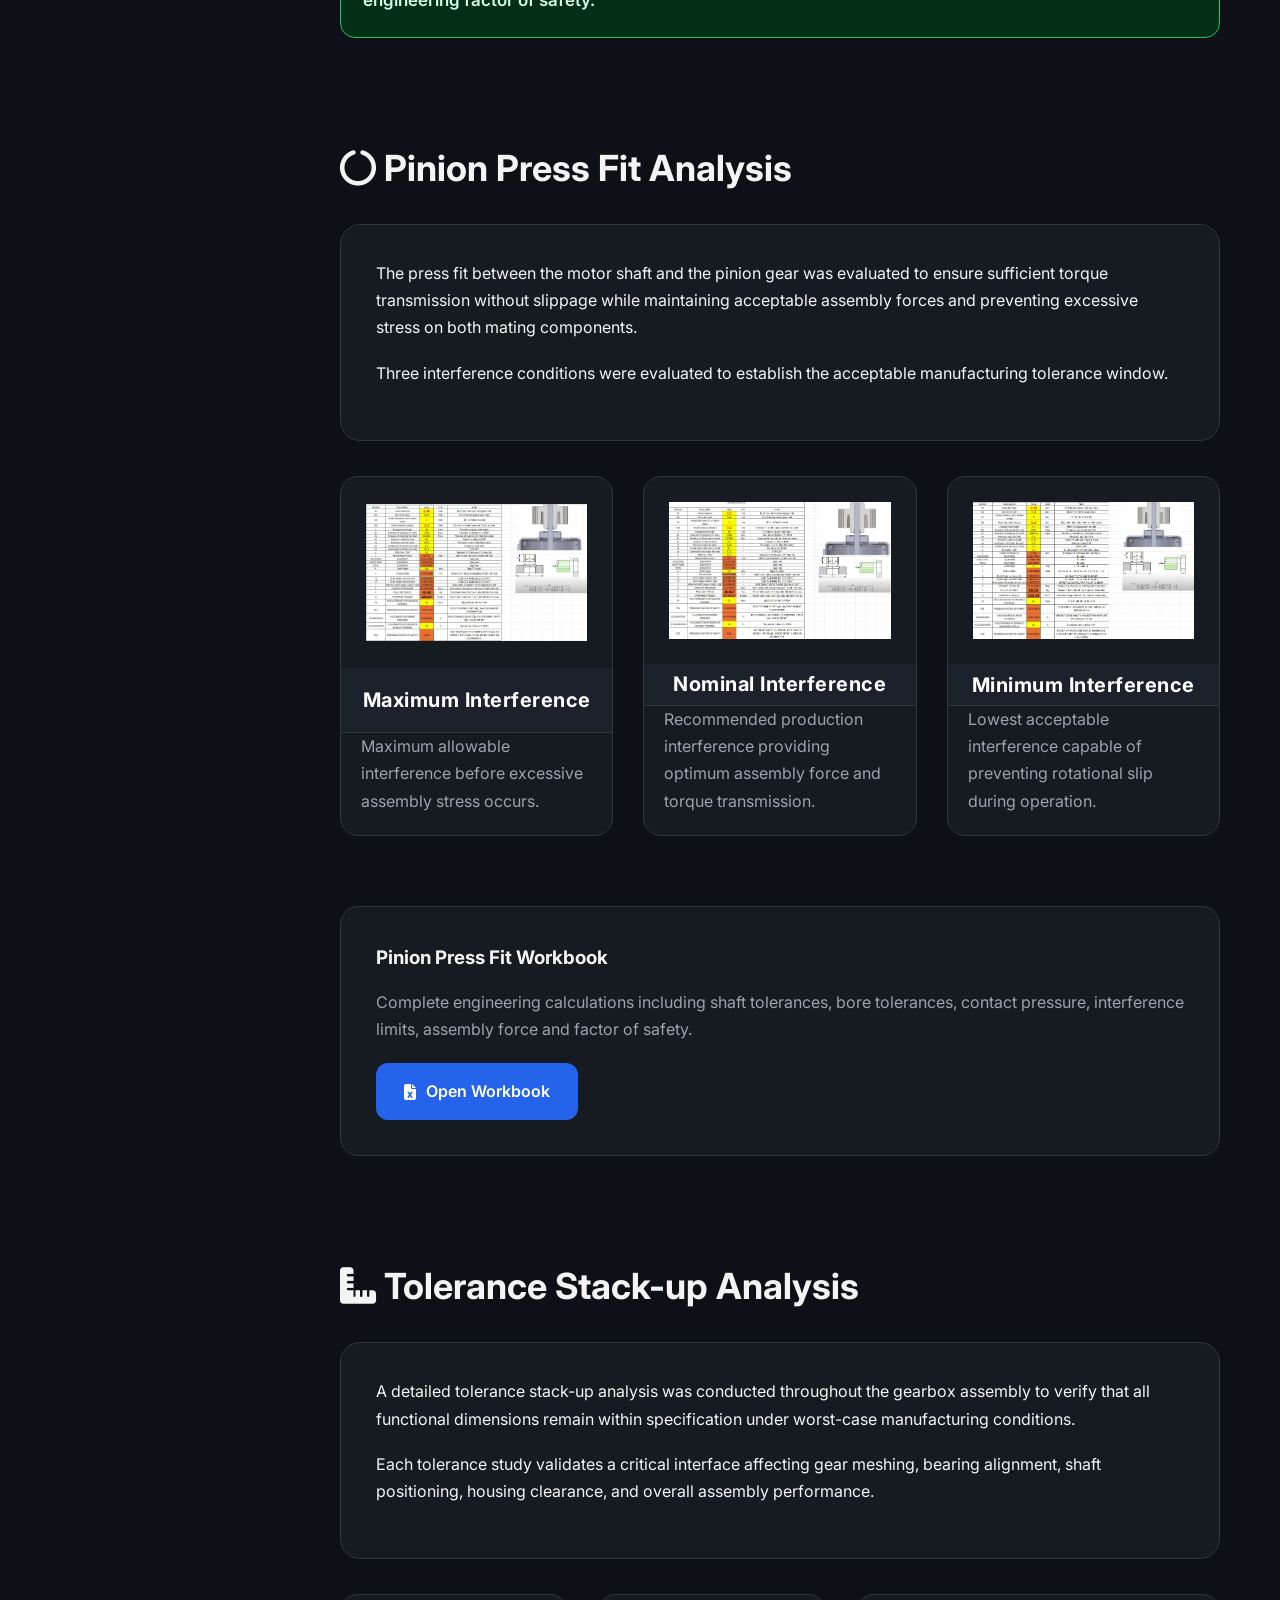
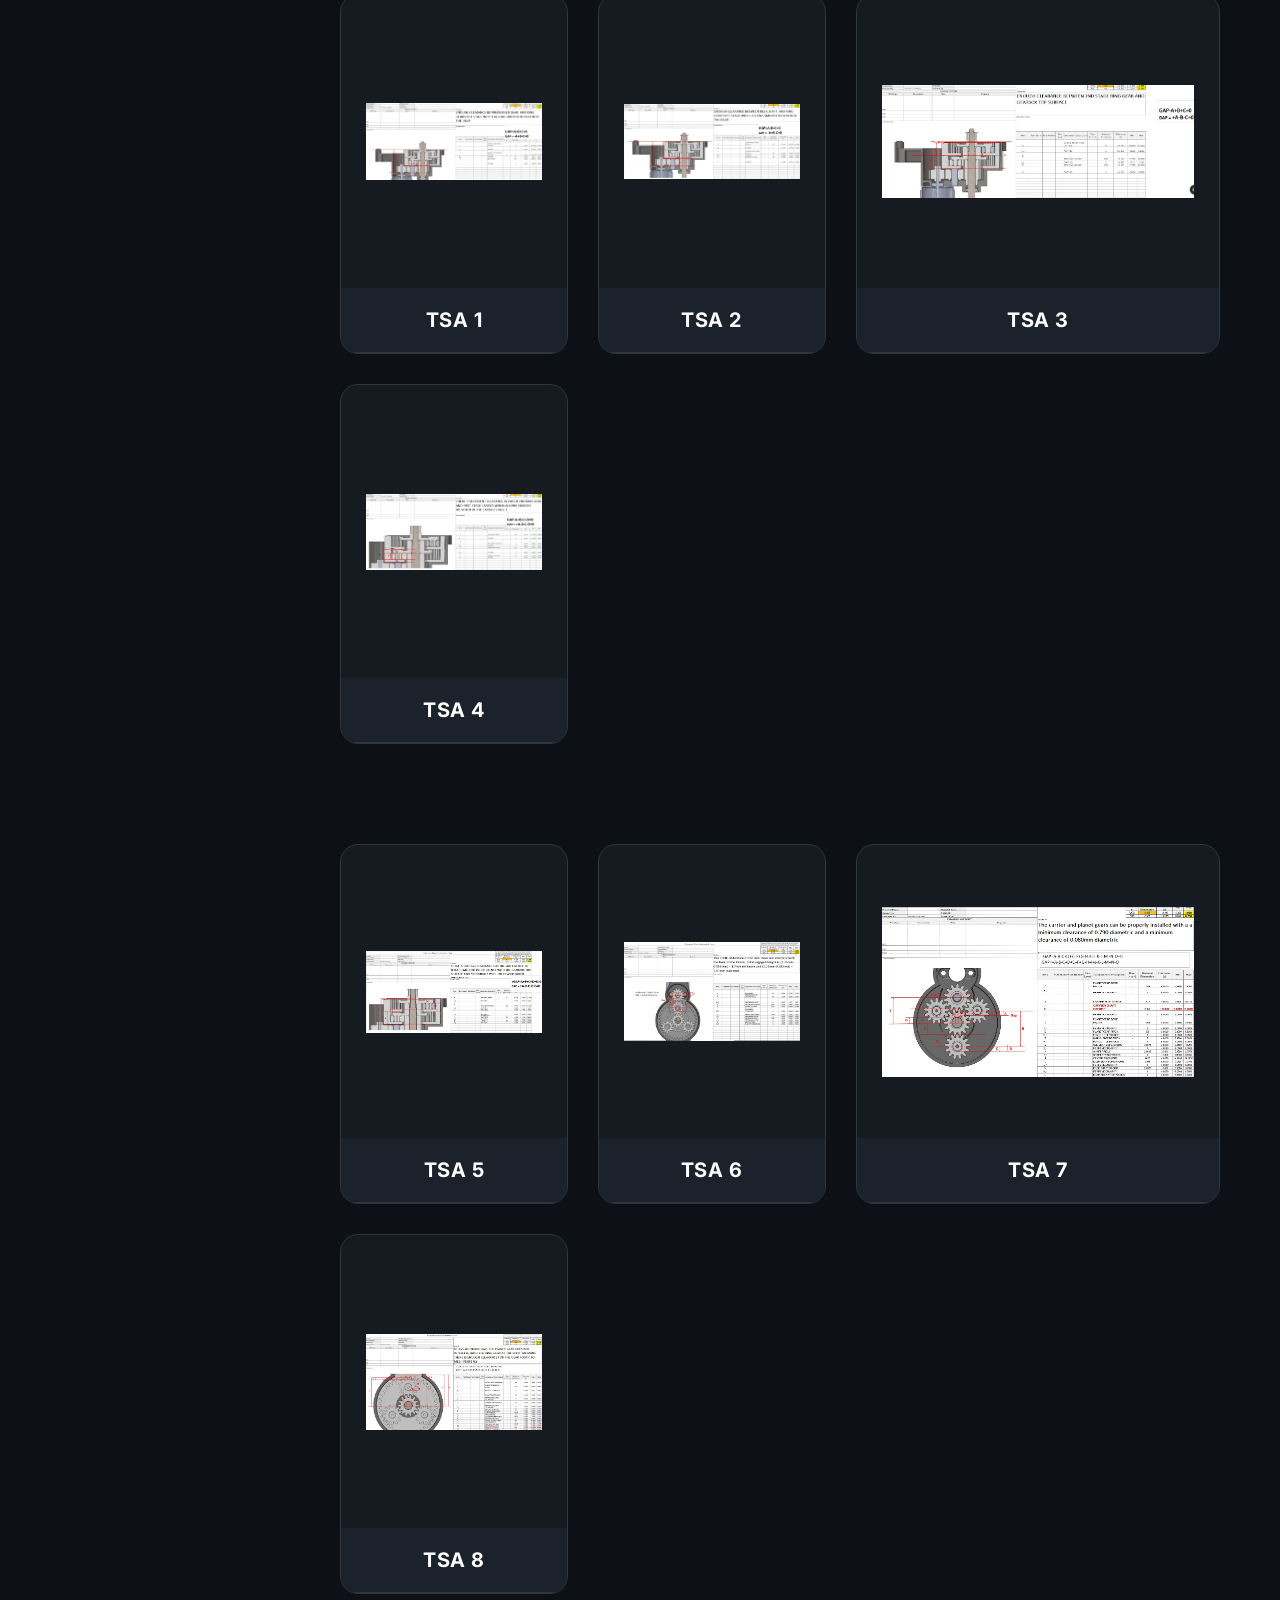
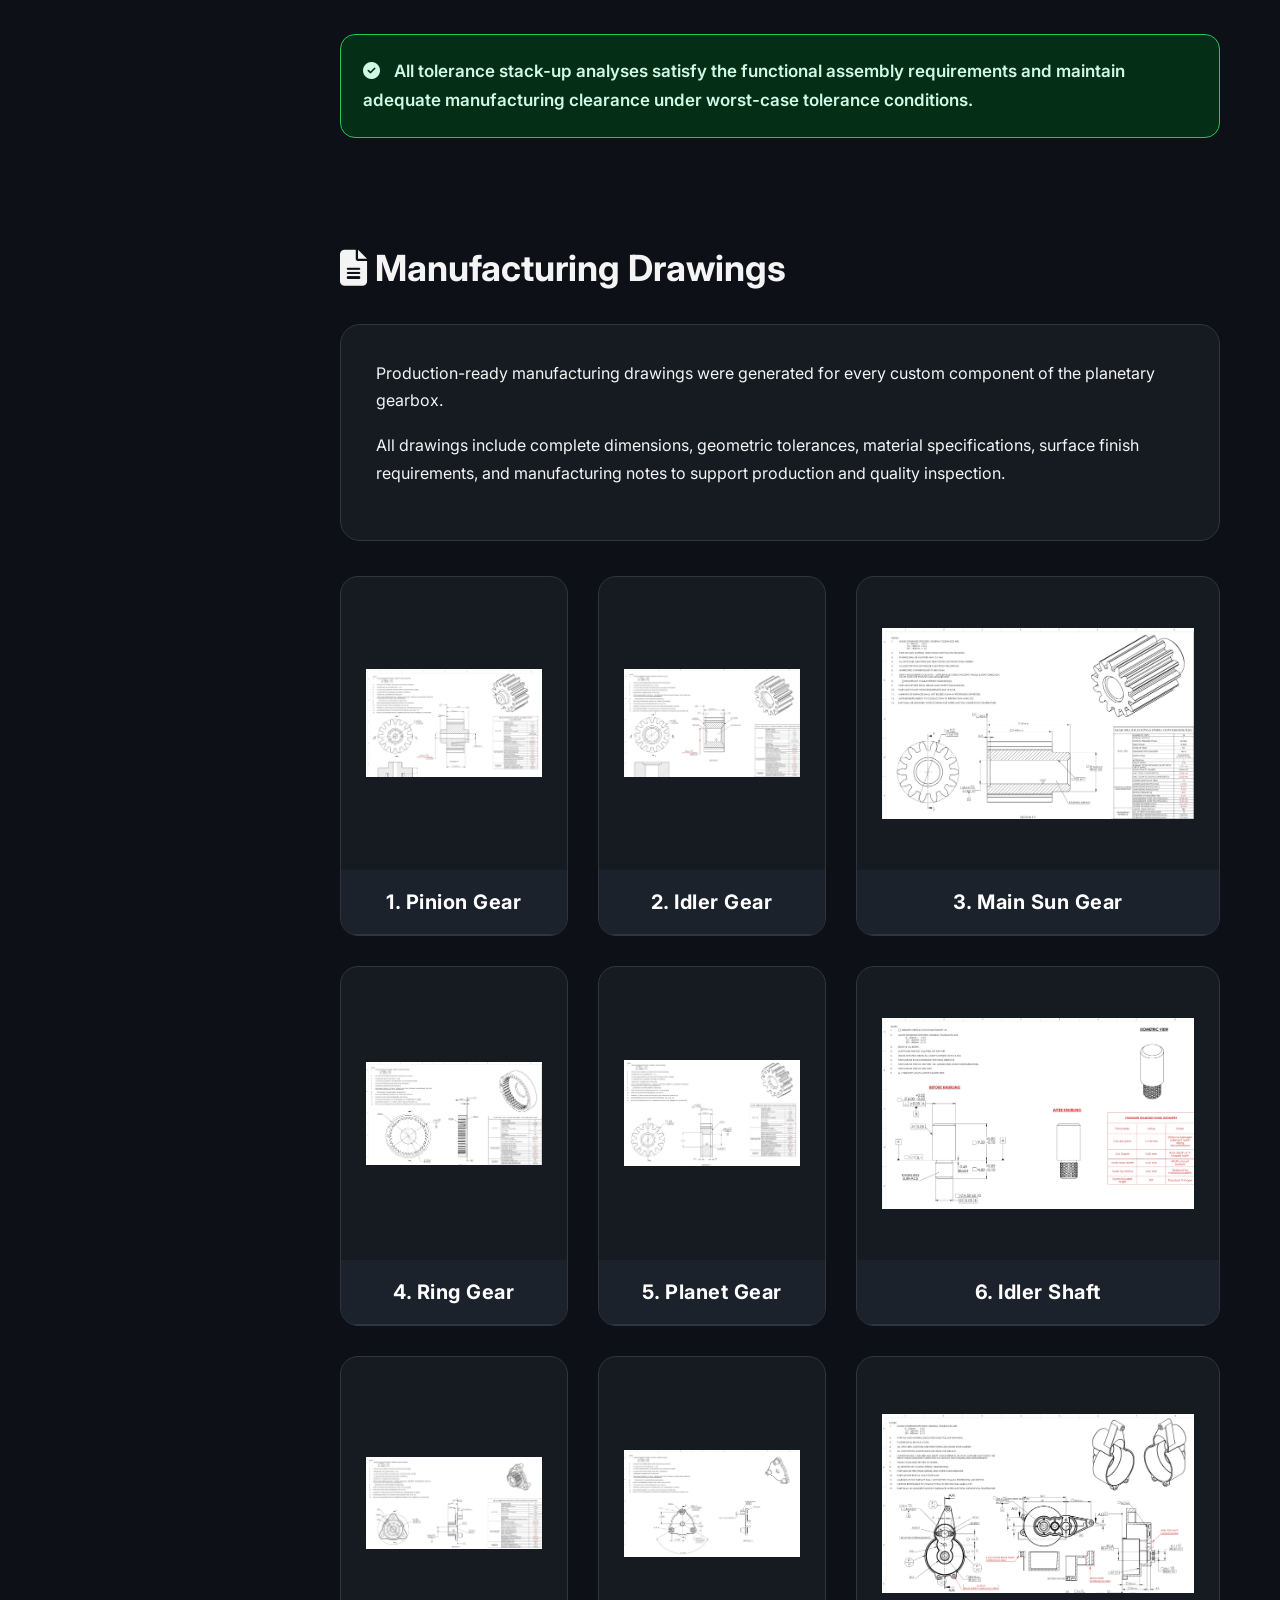
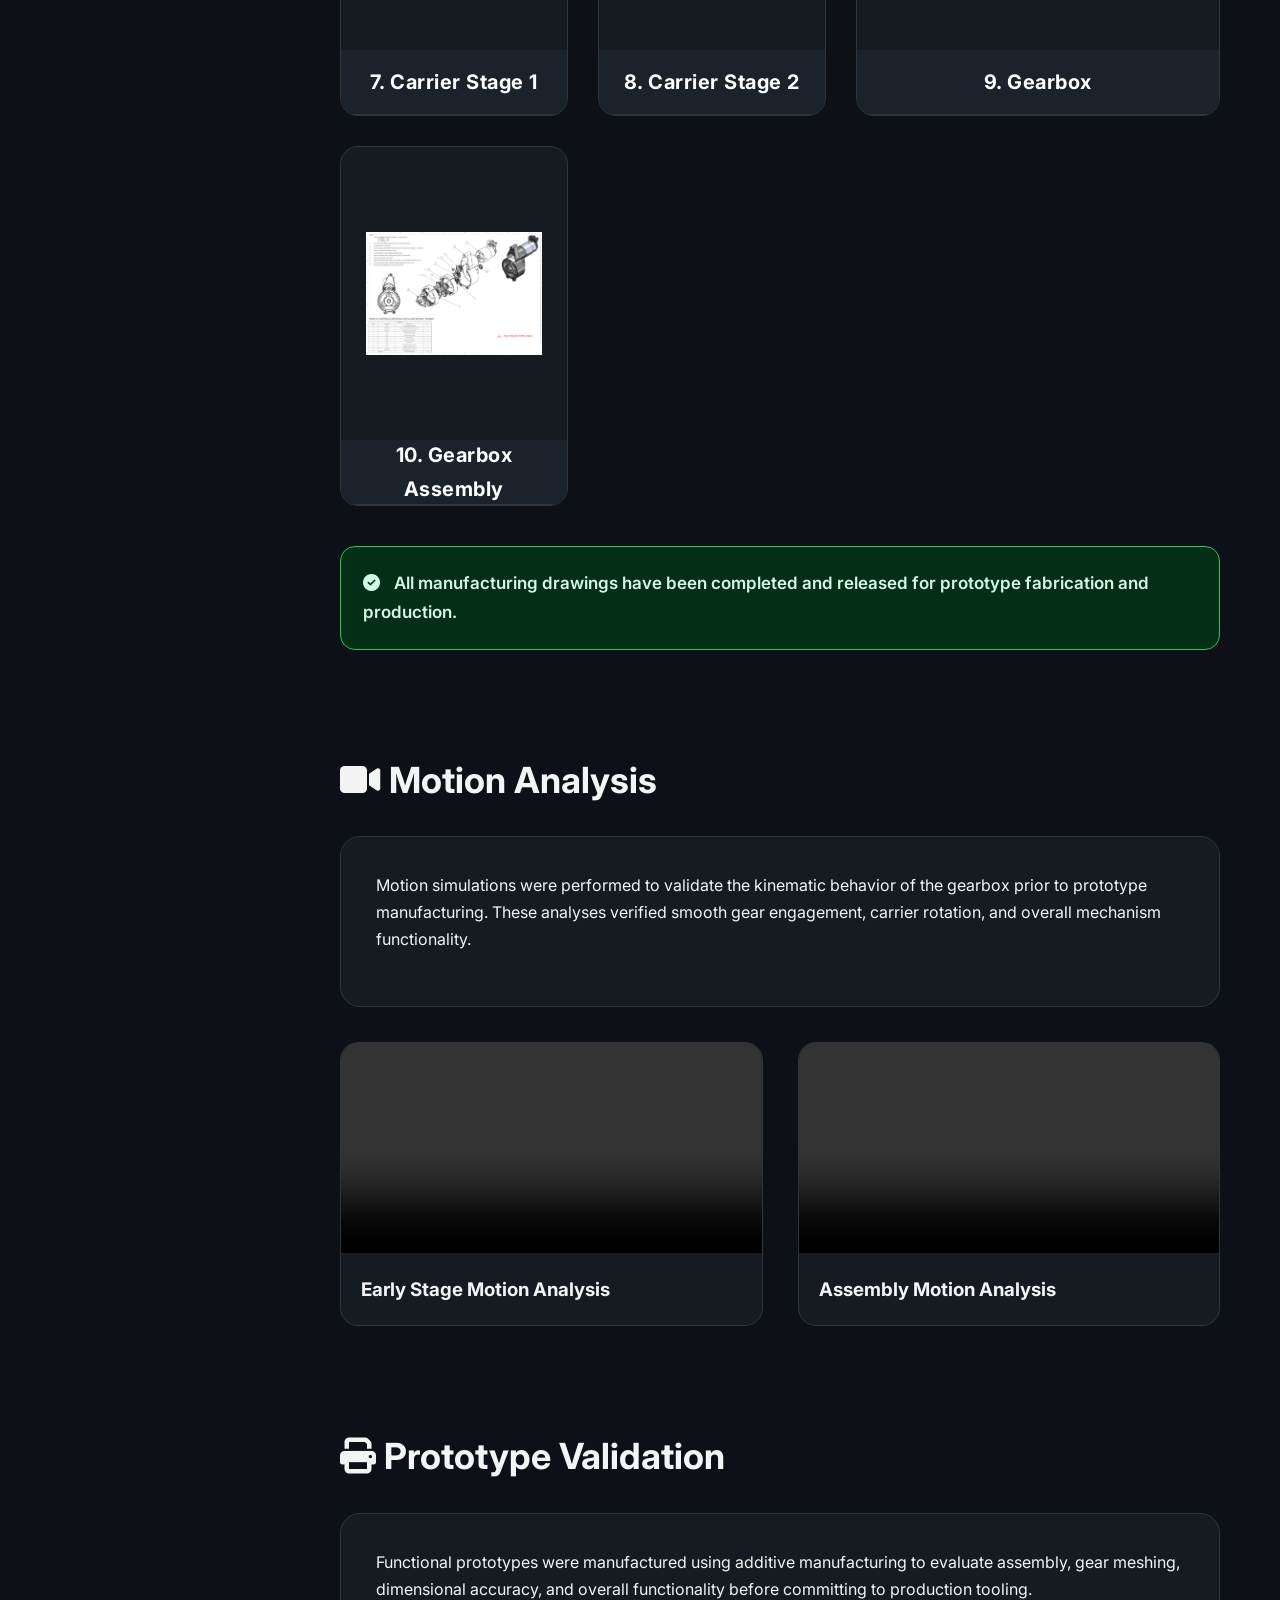
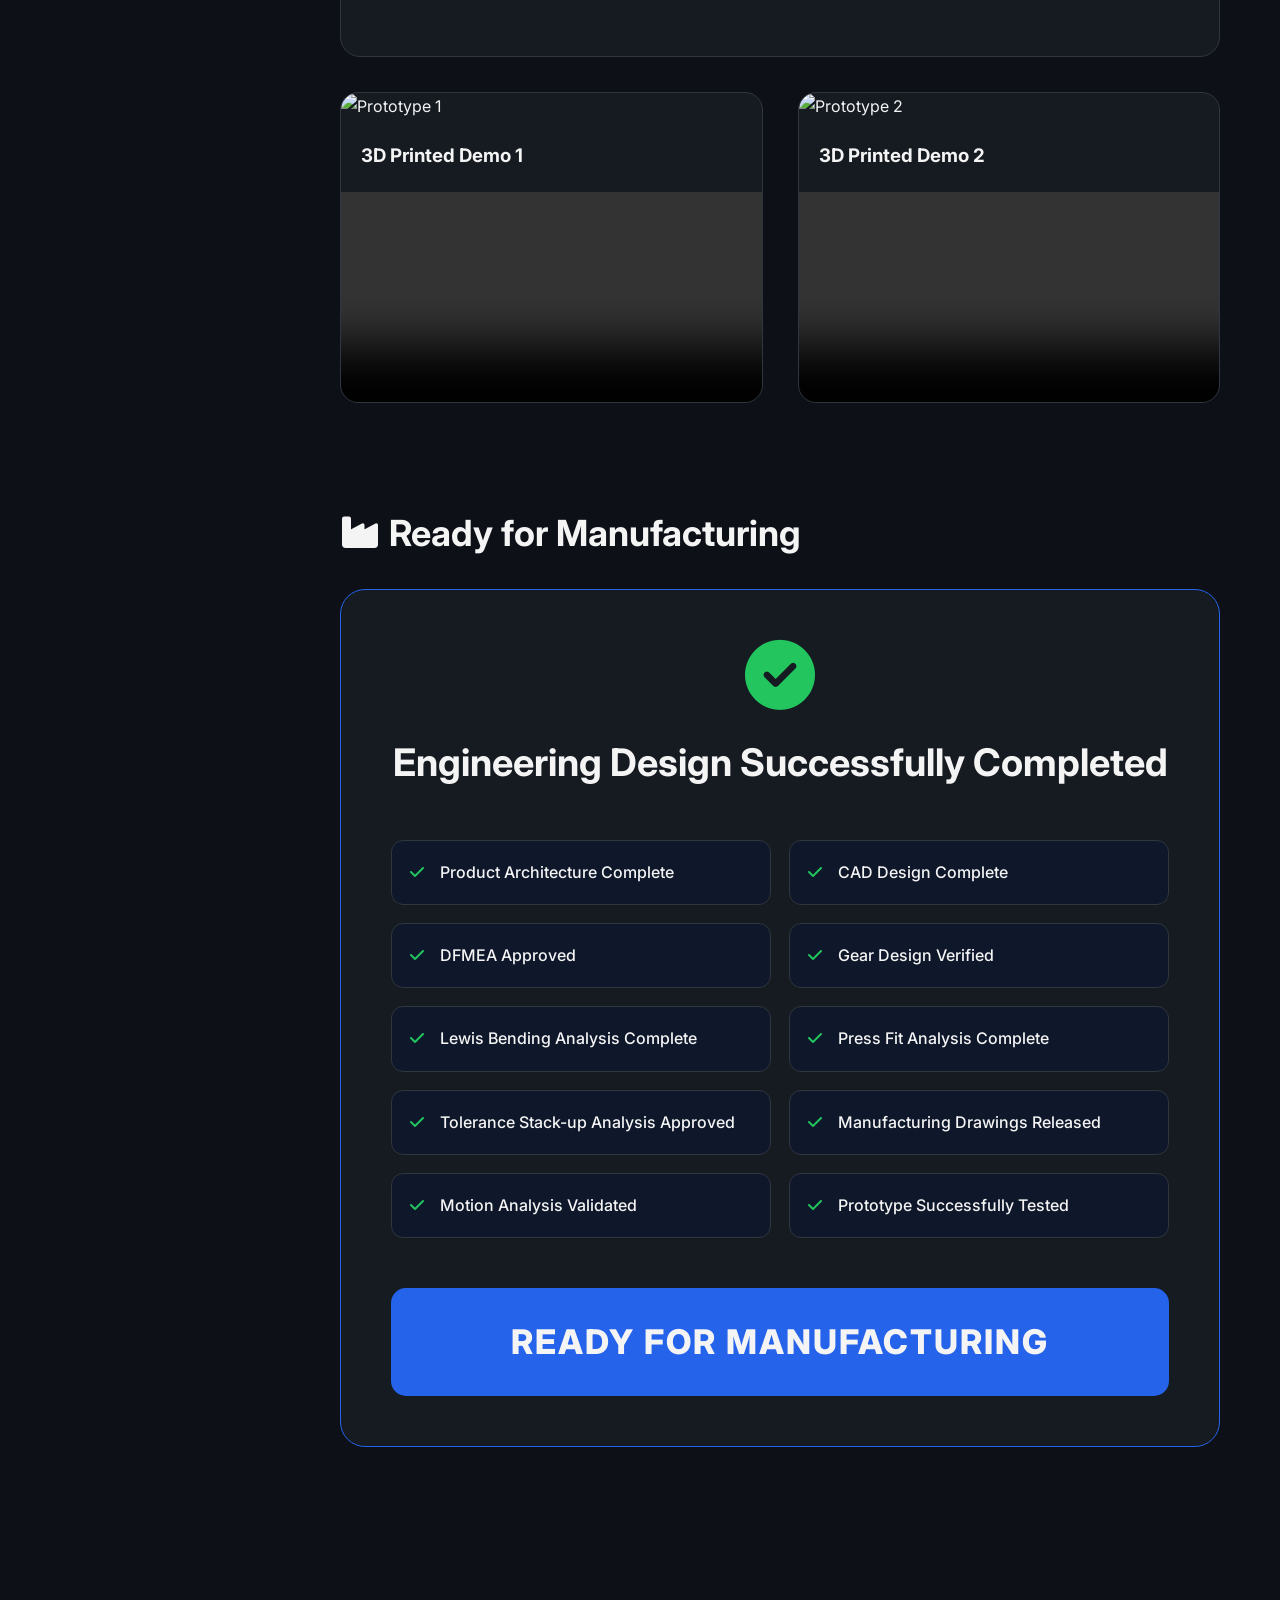
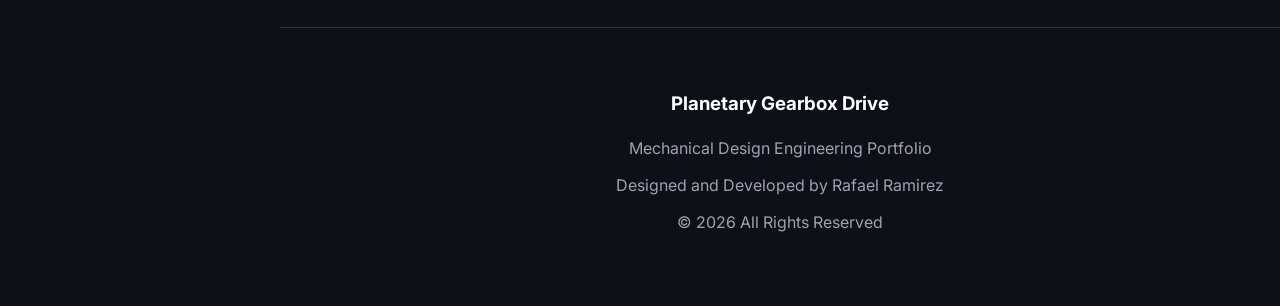
==== commit 49645e8c: "Update index.html" ====
--- a/Projects/Planetary-Gearbox-Drive/index.html
+++ b/Projects/Planetary-Gearbox-Drive/index.html
@@ -251,9 +251,9 @@
 
                 <!-- EXPLODED -->
 
-                <div class="gallery-card exploded-card">
-
-                    <h3>Exploded View</h3>
+<div class="gallery-card exploded-card">
+
+    <h3>Exploded View</h3>
 
     <img src="images/exploded-view.jpg"
         alt="Exploded View"
@@ -261,7 +261,9 @@
 
 </div>
 
-        </section>
+</div>   <!-- closes .gallery -->
+
+</section>
 
         <!-- ========================================= -->
         <!-- PART 2 STARTS BELOW -->
@@ -352,73 +354,42 @@
 
             </div>
 
-            <div class="parameter-layout">
-
-                <div class="parameter-image">
-
-                    <img src="images/gearbox-critical-parameter.jpg"
-                        alt="Gearbox Critical Parameters"
-                        class="zoomable">
-
-                </div>
-
-                <div class="parameter-description">
-
-                    <h3>Engineering Parameters</h3>
-
-                    <ul>
-
-                        <li>Overall Gear Ratio</li>
-
-                        <li>Number of Gear Stages</li>
-
-                        <li>Input Torque</li>
-
-                        <li>Output Torque</li>
-
-                        <li>Motor Speed</li>
-
-                        <li>Efficiency</li>
-
-                        <li>Gear Module</li>
-
-                    </ul>
-
-                </div>
-
-            </div>
-
-            <div class="download-card">
-
-                <h3>
-
-                    Full Engineering Workbook
-
-                </h3>
-
-                <p>
-
-                    Complete design calculations,
-                    assumptions,
-                    gear sizing,
-                    and engineering parameters.
-
-                </p>
-
-                <a
-                    href="excel/PLANETARY GEARBOX CRITICAL PARAMETERS.xlsx"
-                    target="_blank"
-                    class="button">
-
-                    <i class="fa-solid fa-file-excel"></i>
-
-                    Open Workbook
-
-                </a>
-
-            </div>
-
-        </section>
+            <div class="pdf-container">
+
+    <iframe
+        src="pdf/PLANETARY GEARBOX CRITICAL PARAMETERS.pdf#toolbar=0&navpanes=0&scrollbar=1"
+        class="pdf-viewer">
+    </iframe>
+
+</div>
+
+<div class="viewer-note">
+
+    <i class="fa-solid fa-lock"></i>
+
+    Engineering document provided for viewing purposes only.
+
+</div>
+
+<div class="parameter-description">
+
+    <h3>Engineering Parameters</h3>
+
+    <ul>
+
+        <li>Overall Gear Ratio</li>
+        <li>Number of Gear Stages</li>
+        <li>Input Torque</li>
+        <li>Output Torque</li>
+        <li>Motor Speed</li>
+        <li>Efficiency</li>
+        <li>Gear Module</li>
+
+    </ul>
+
+</div>
+
+</section>
 
         <!-- ========================================= -->
         <!-- GEAR TOOTH CALCULATION -->
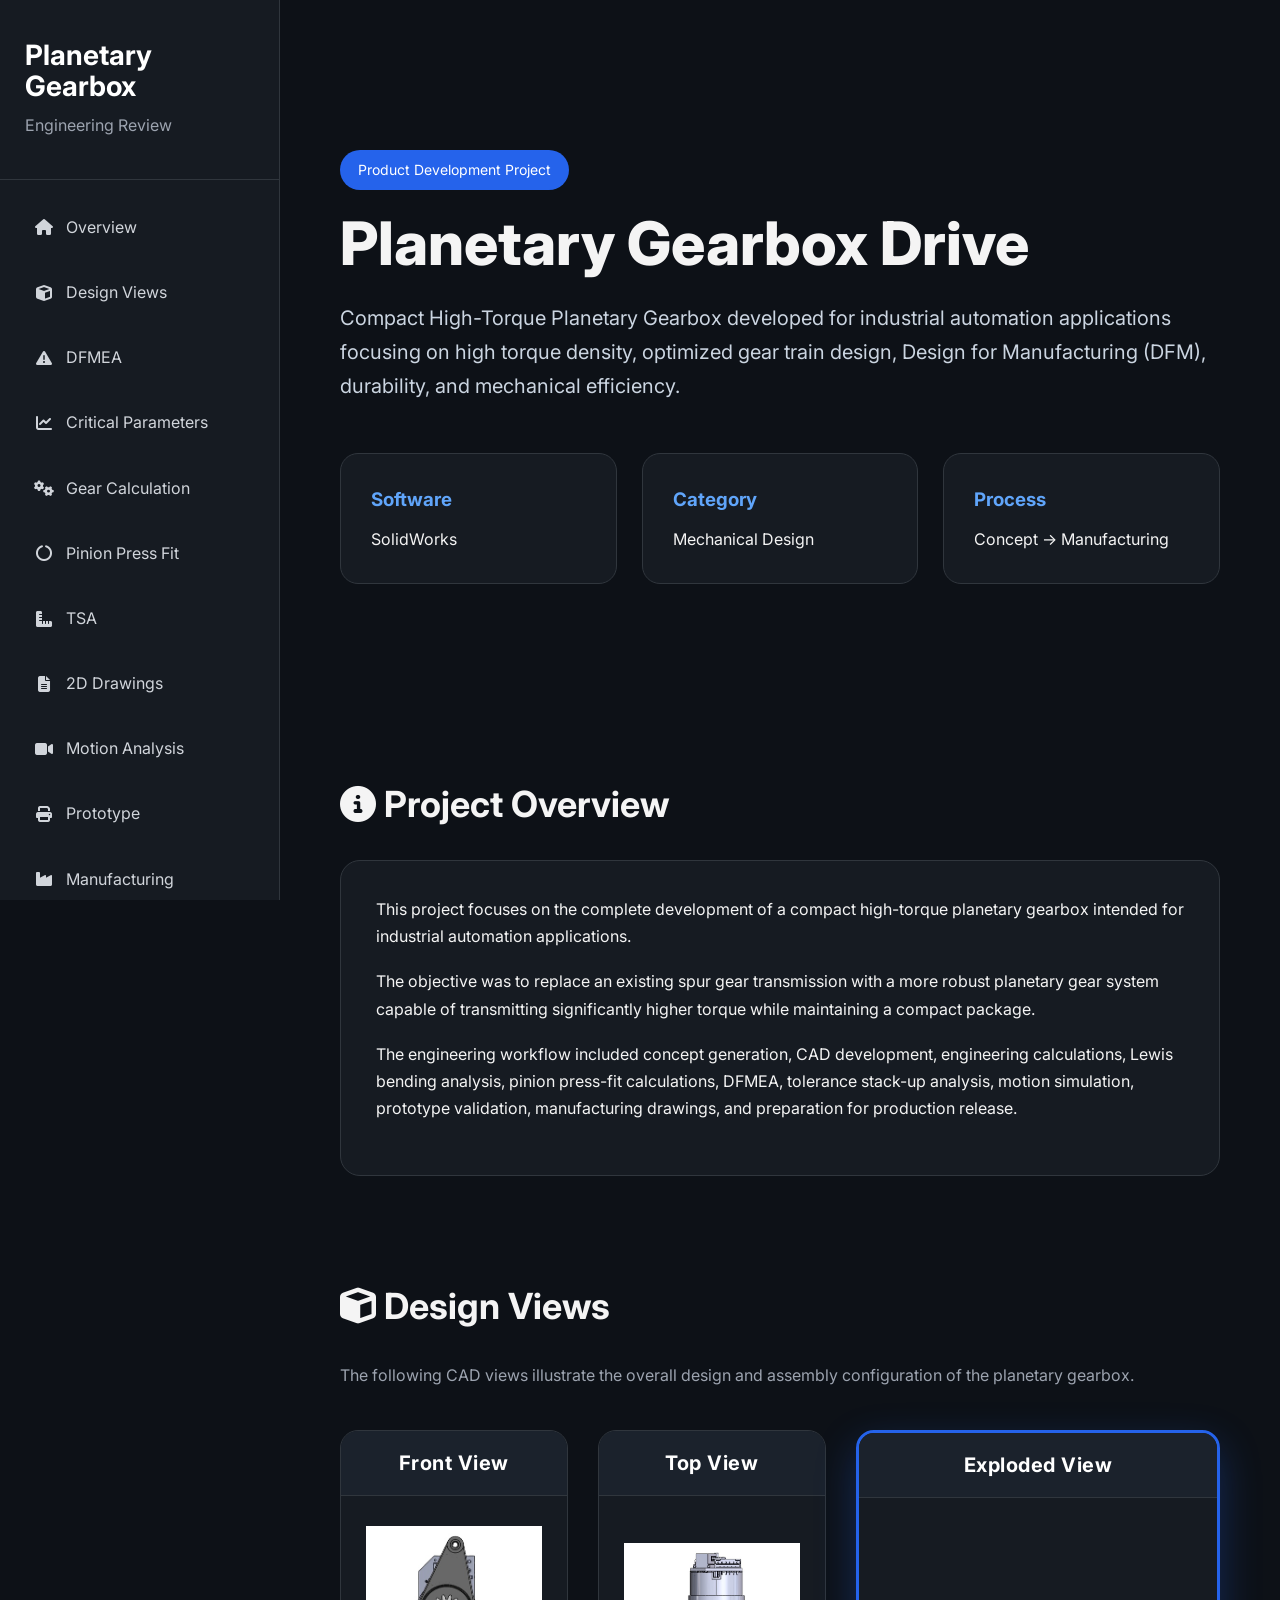
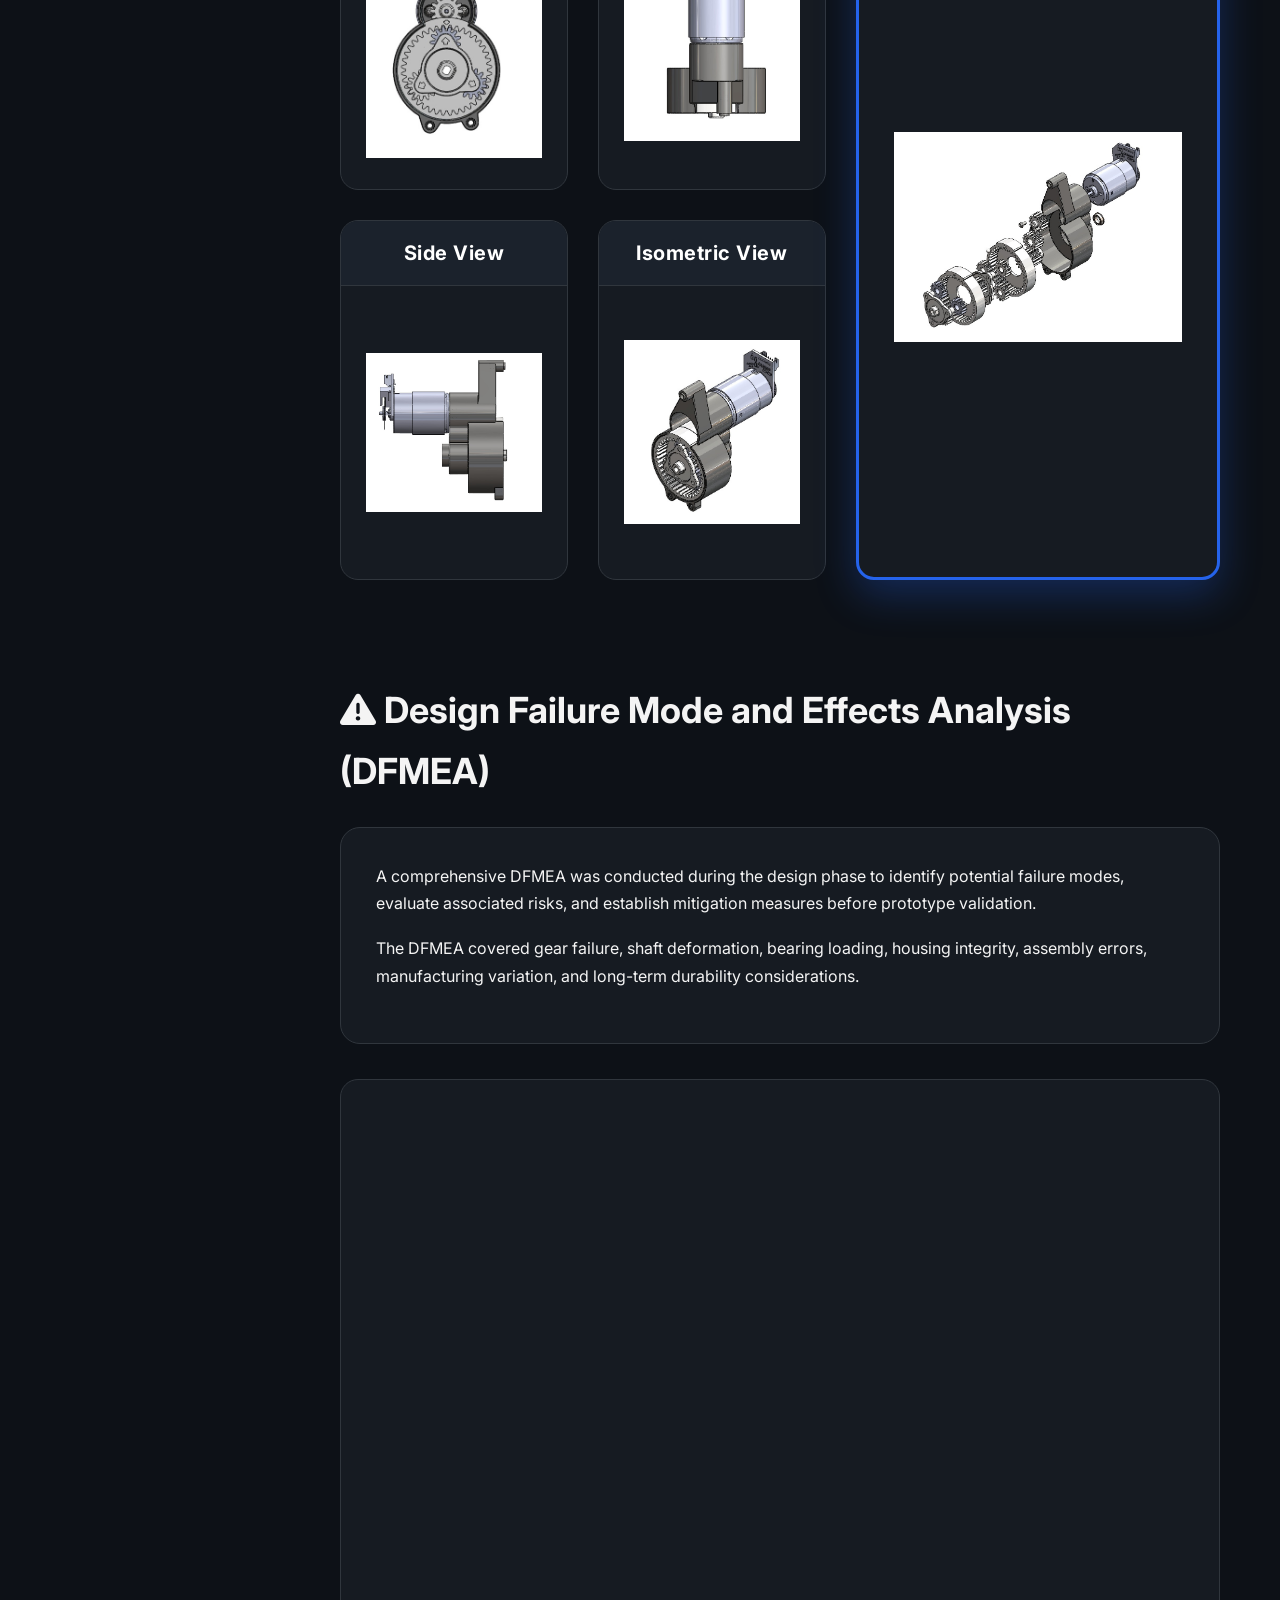
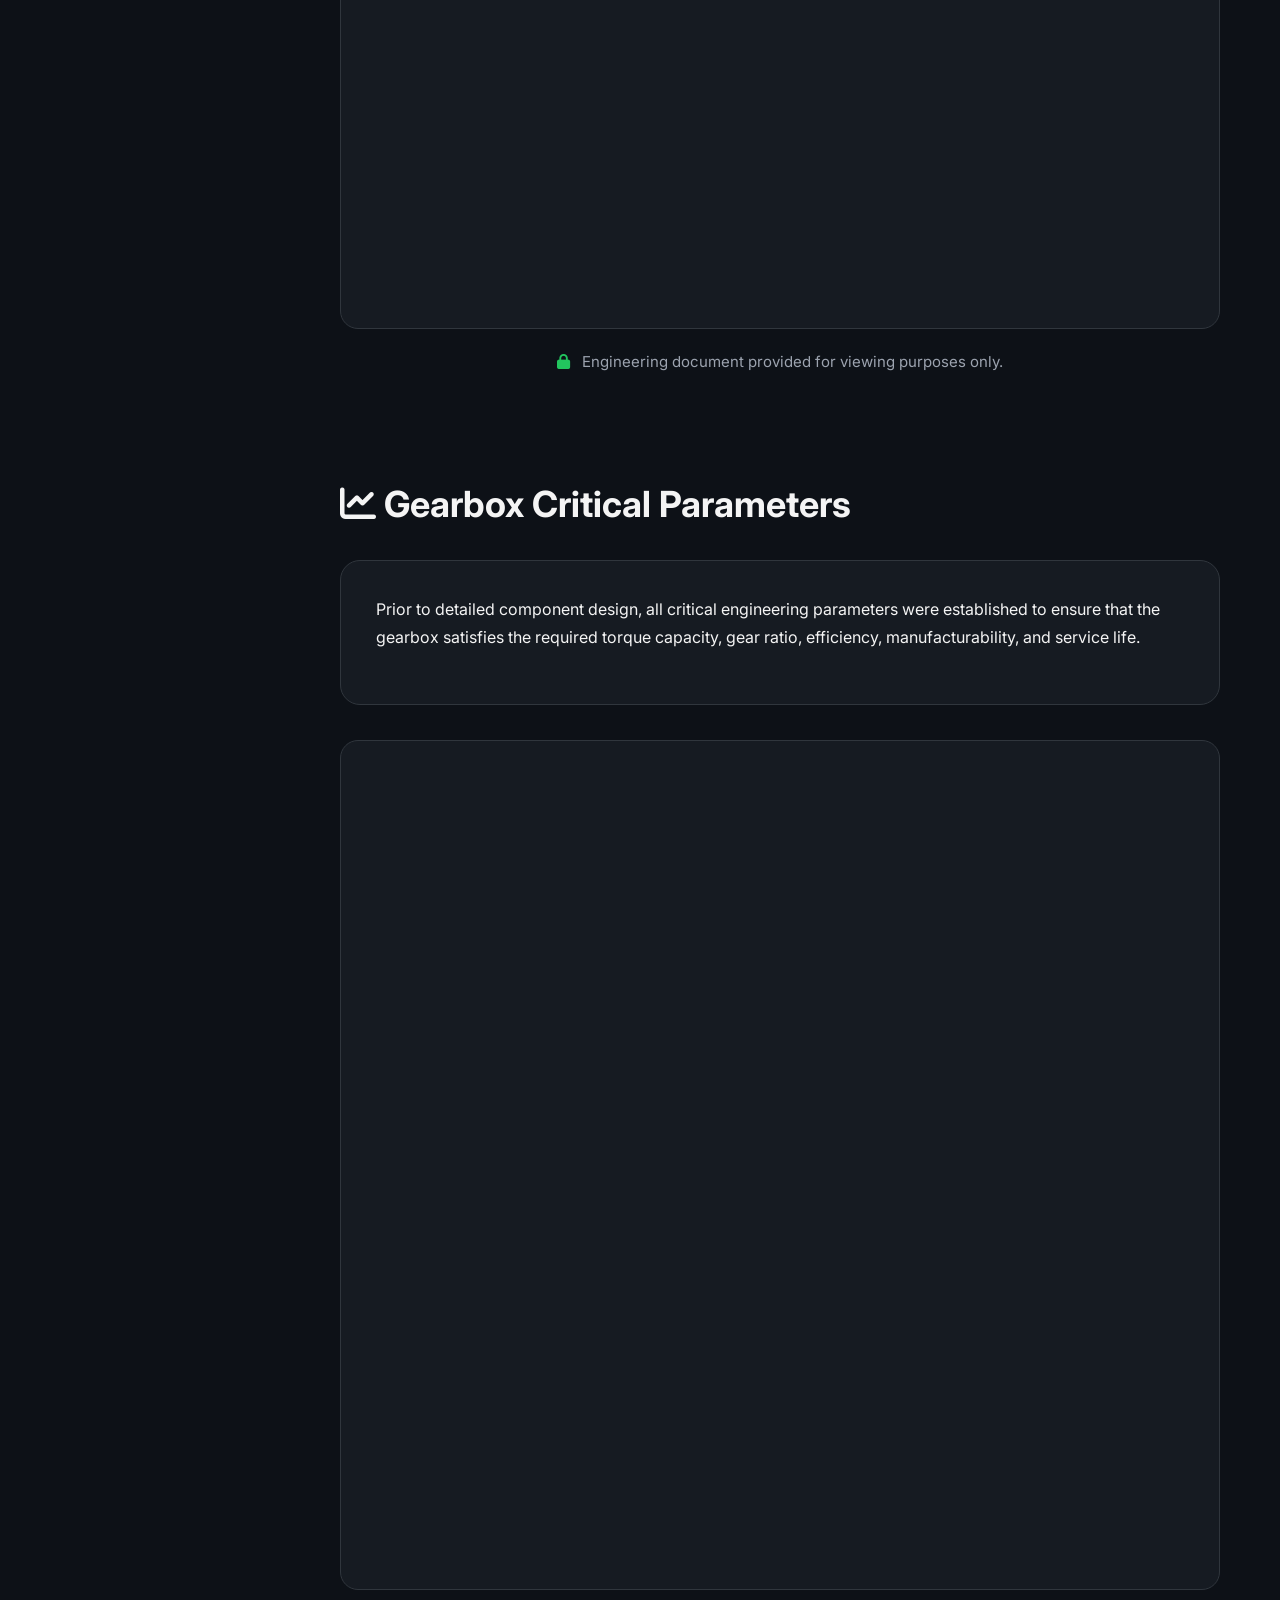
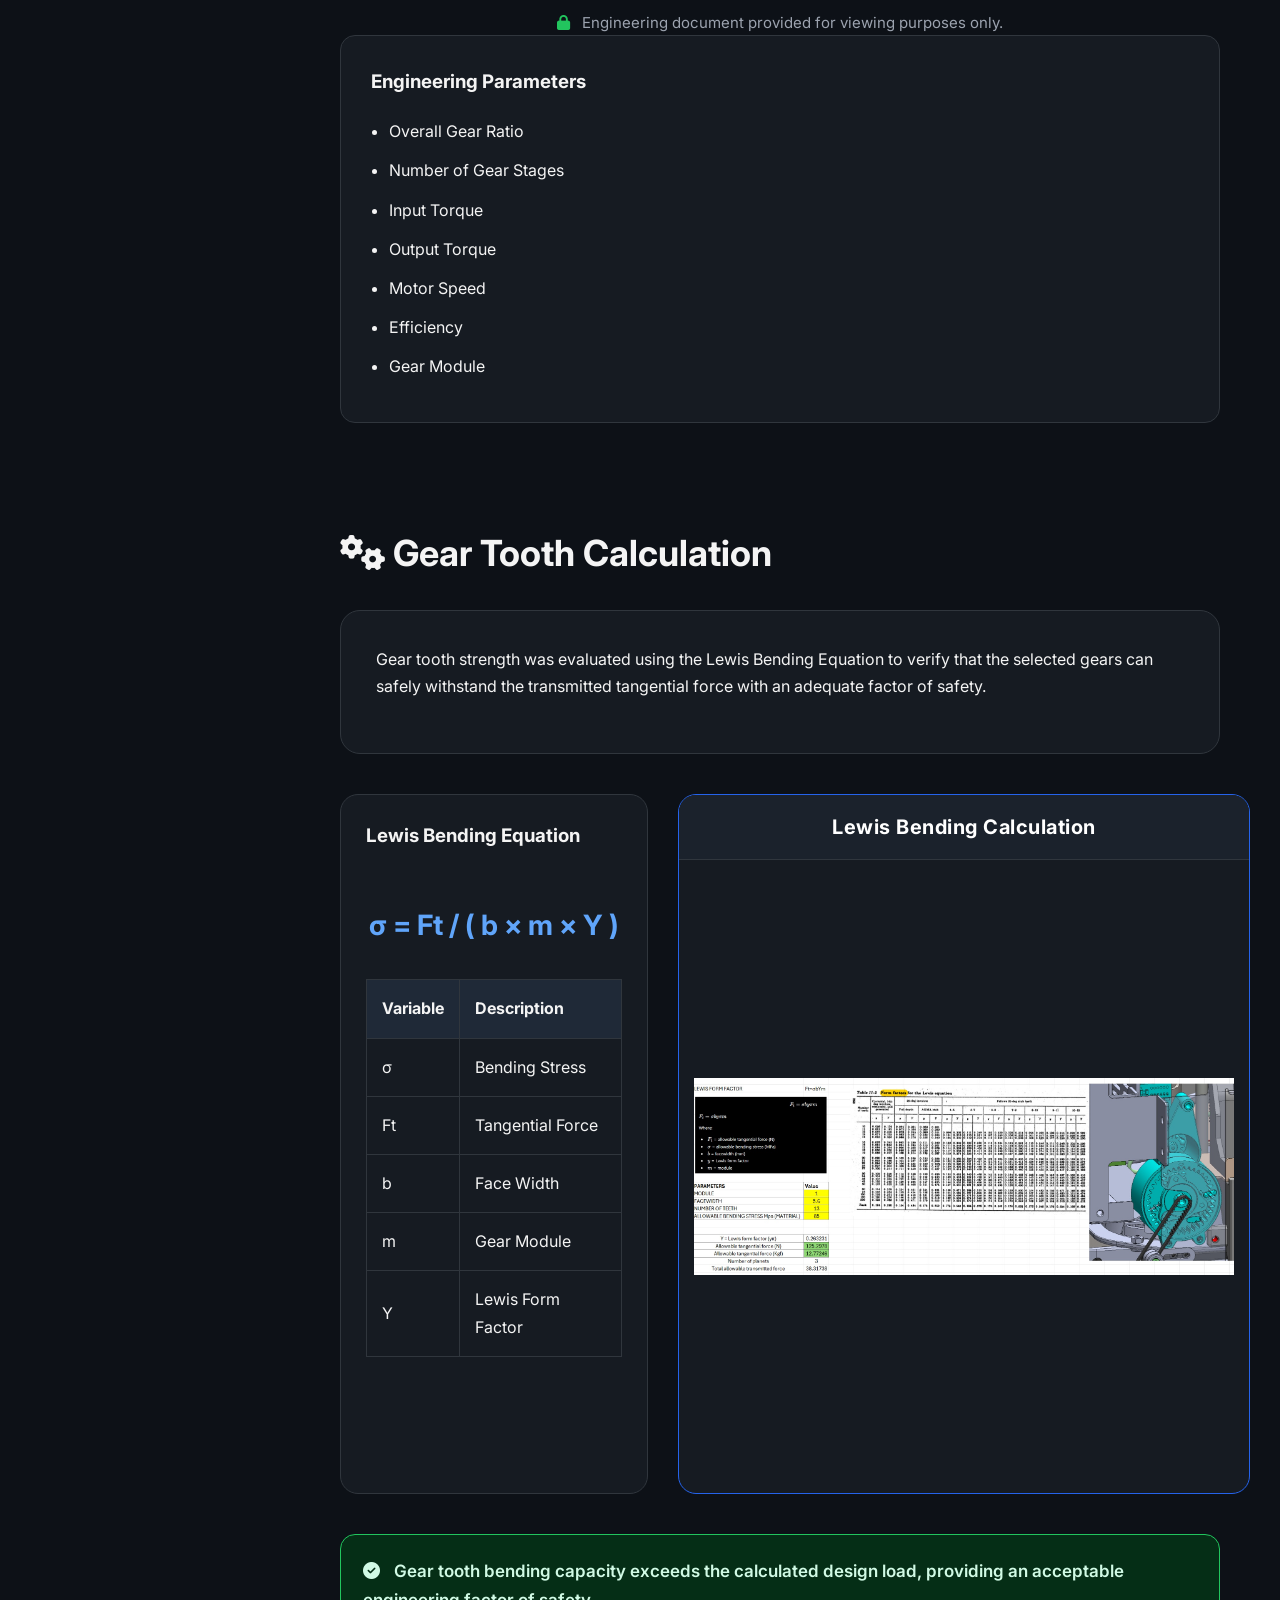
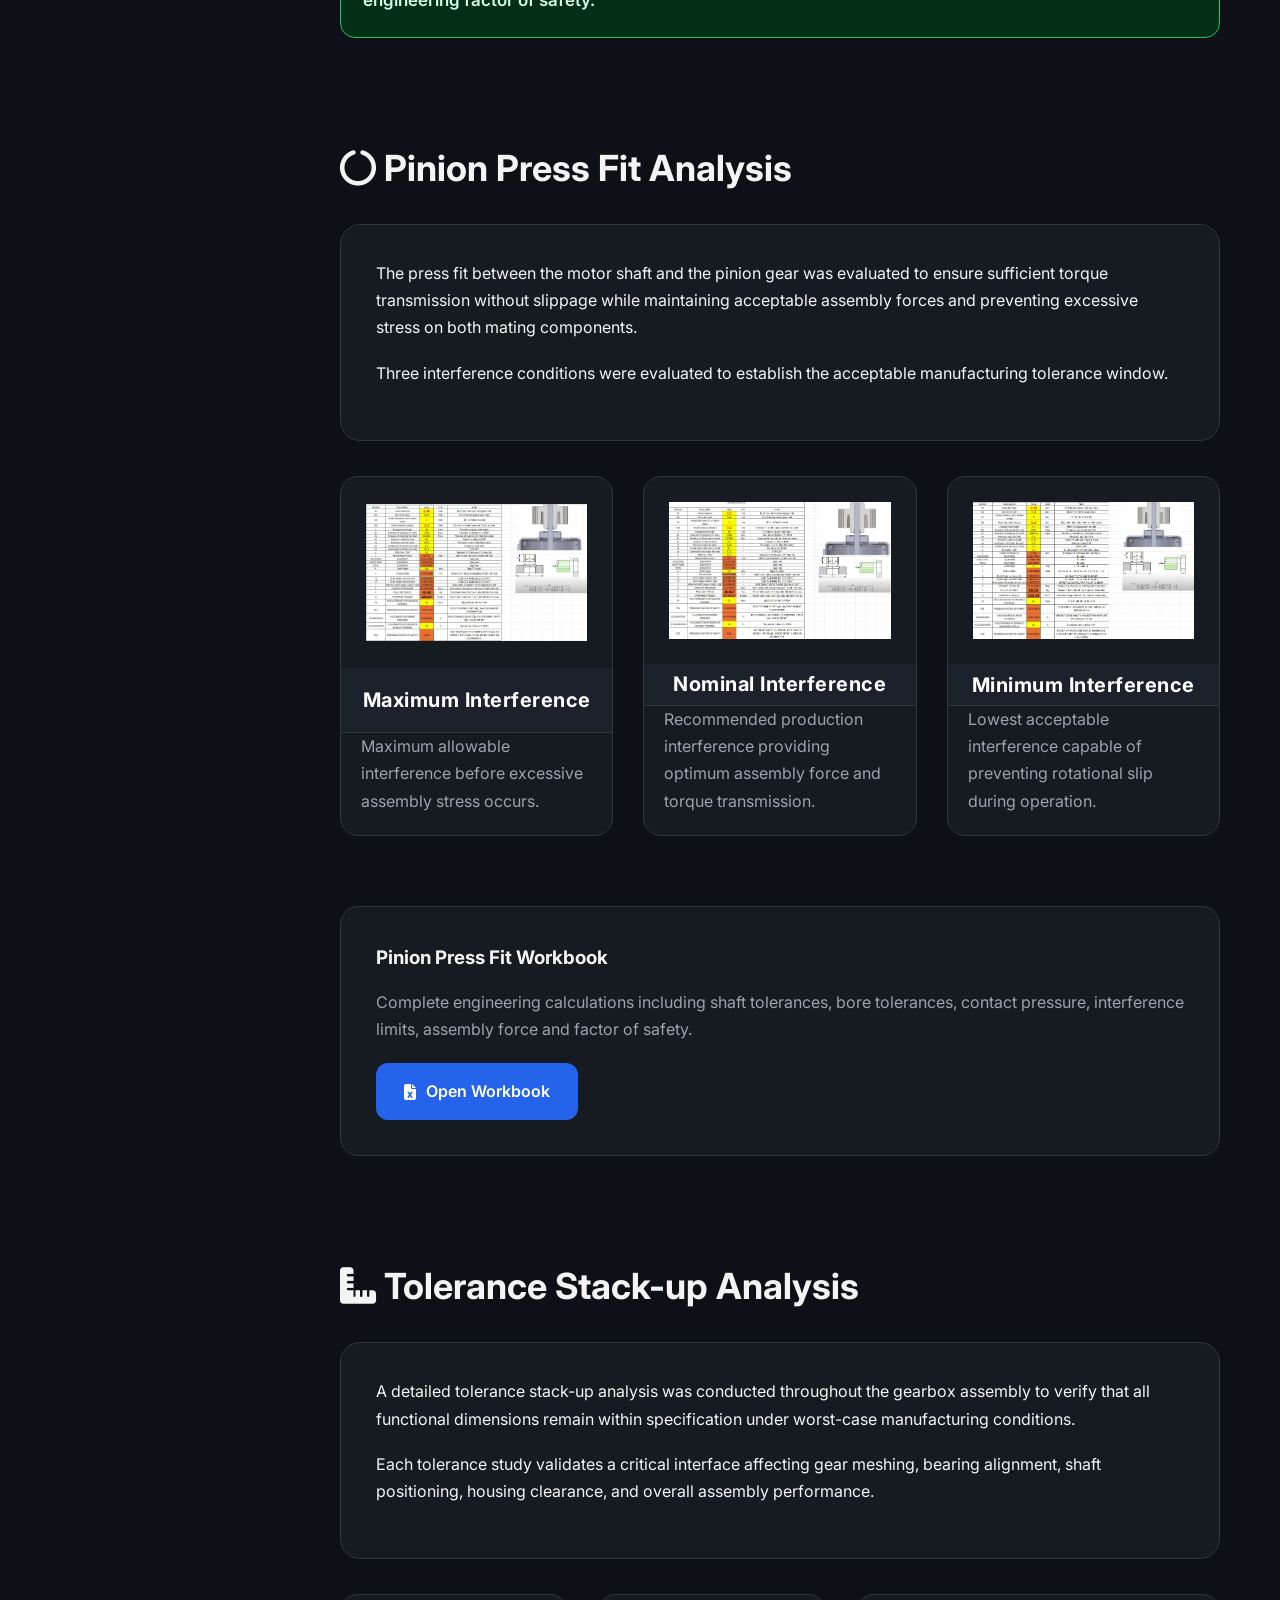
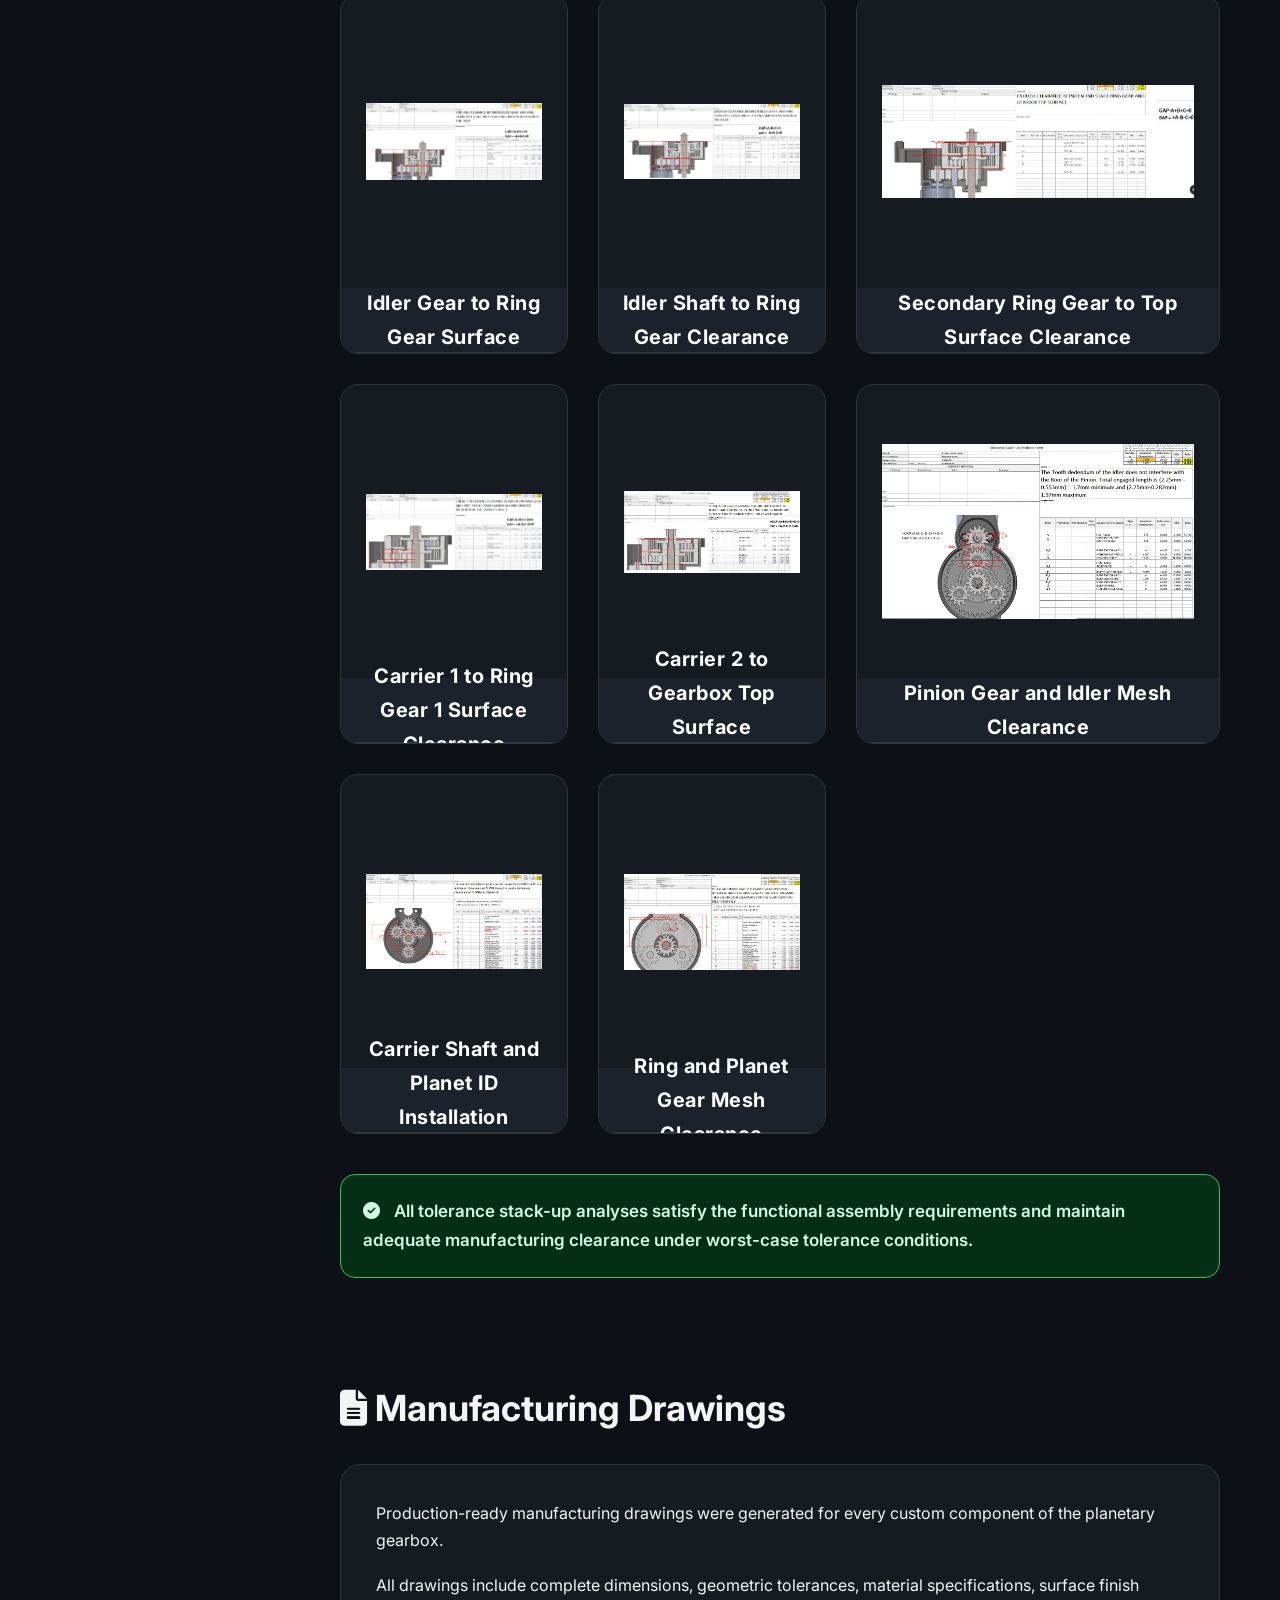
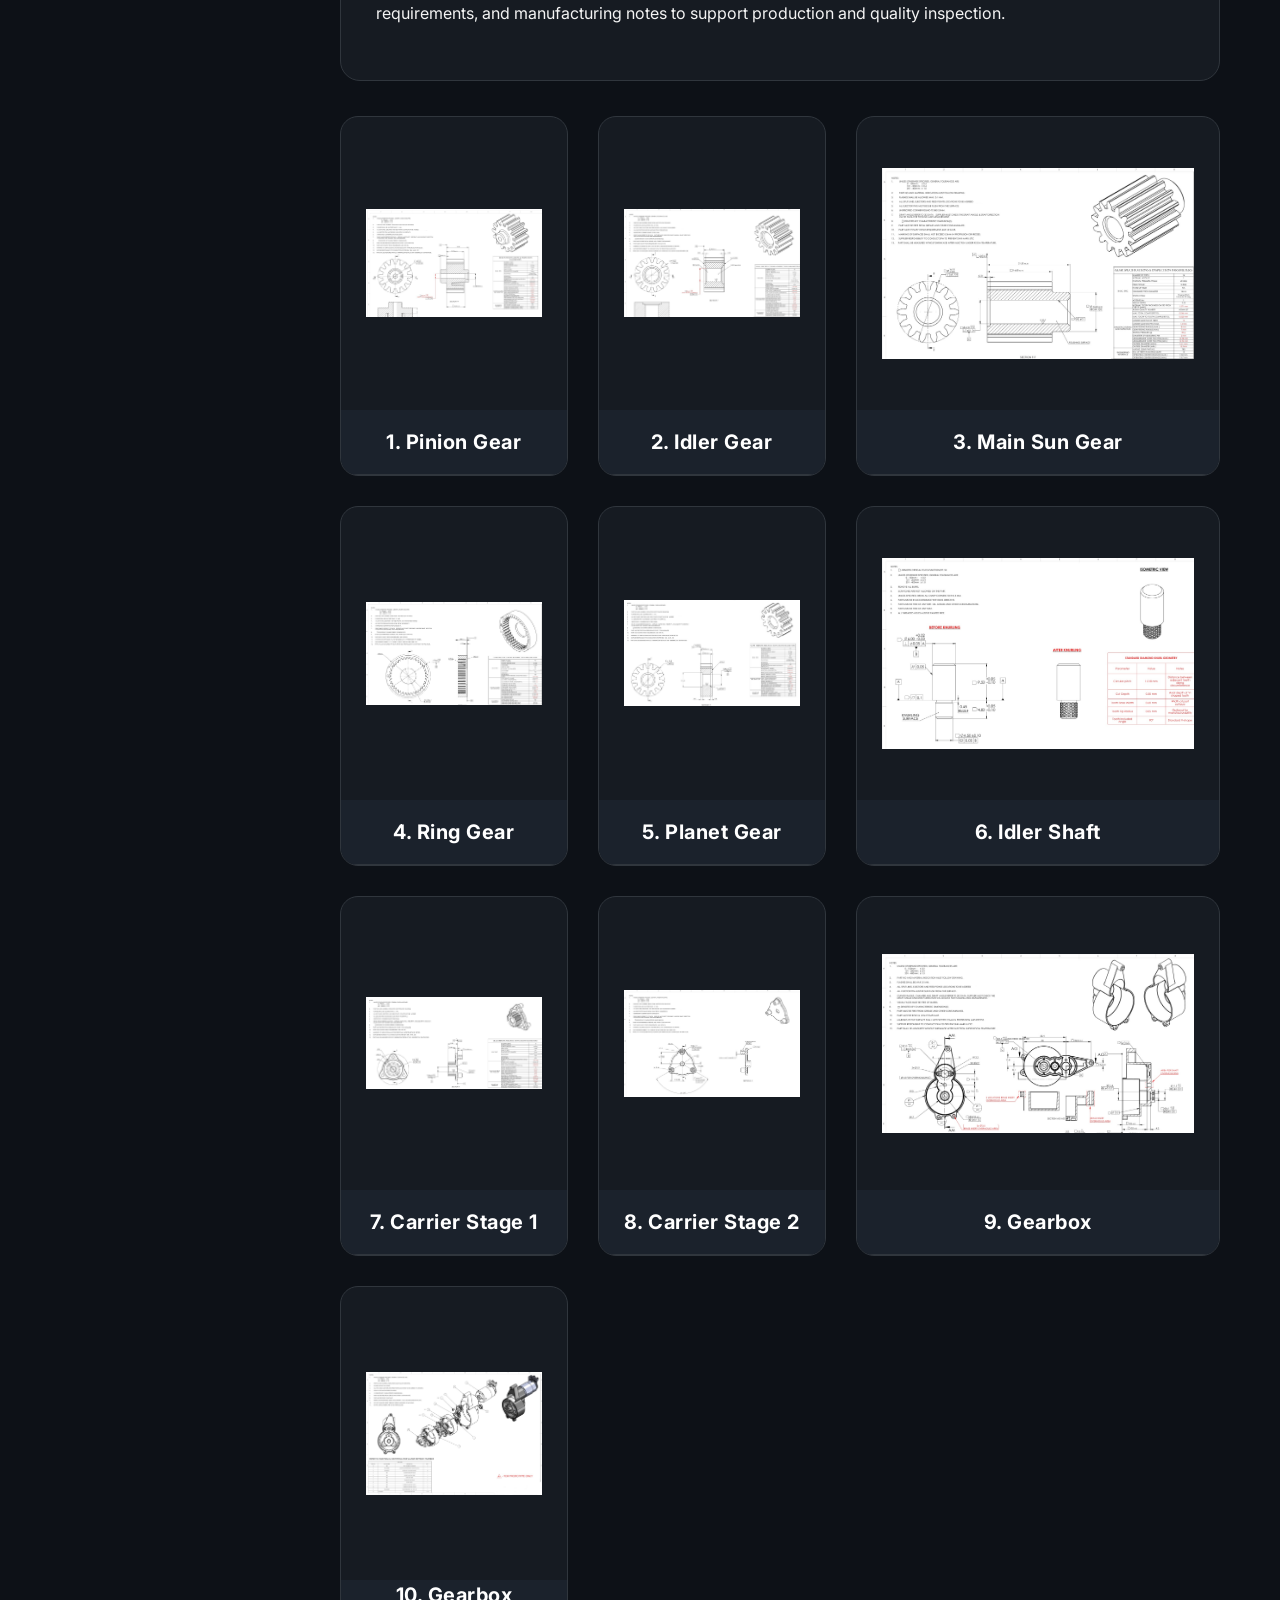
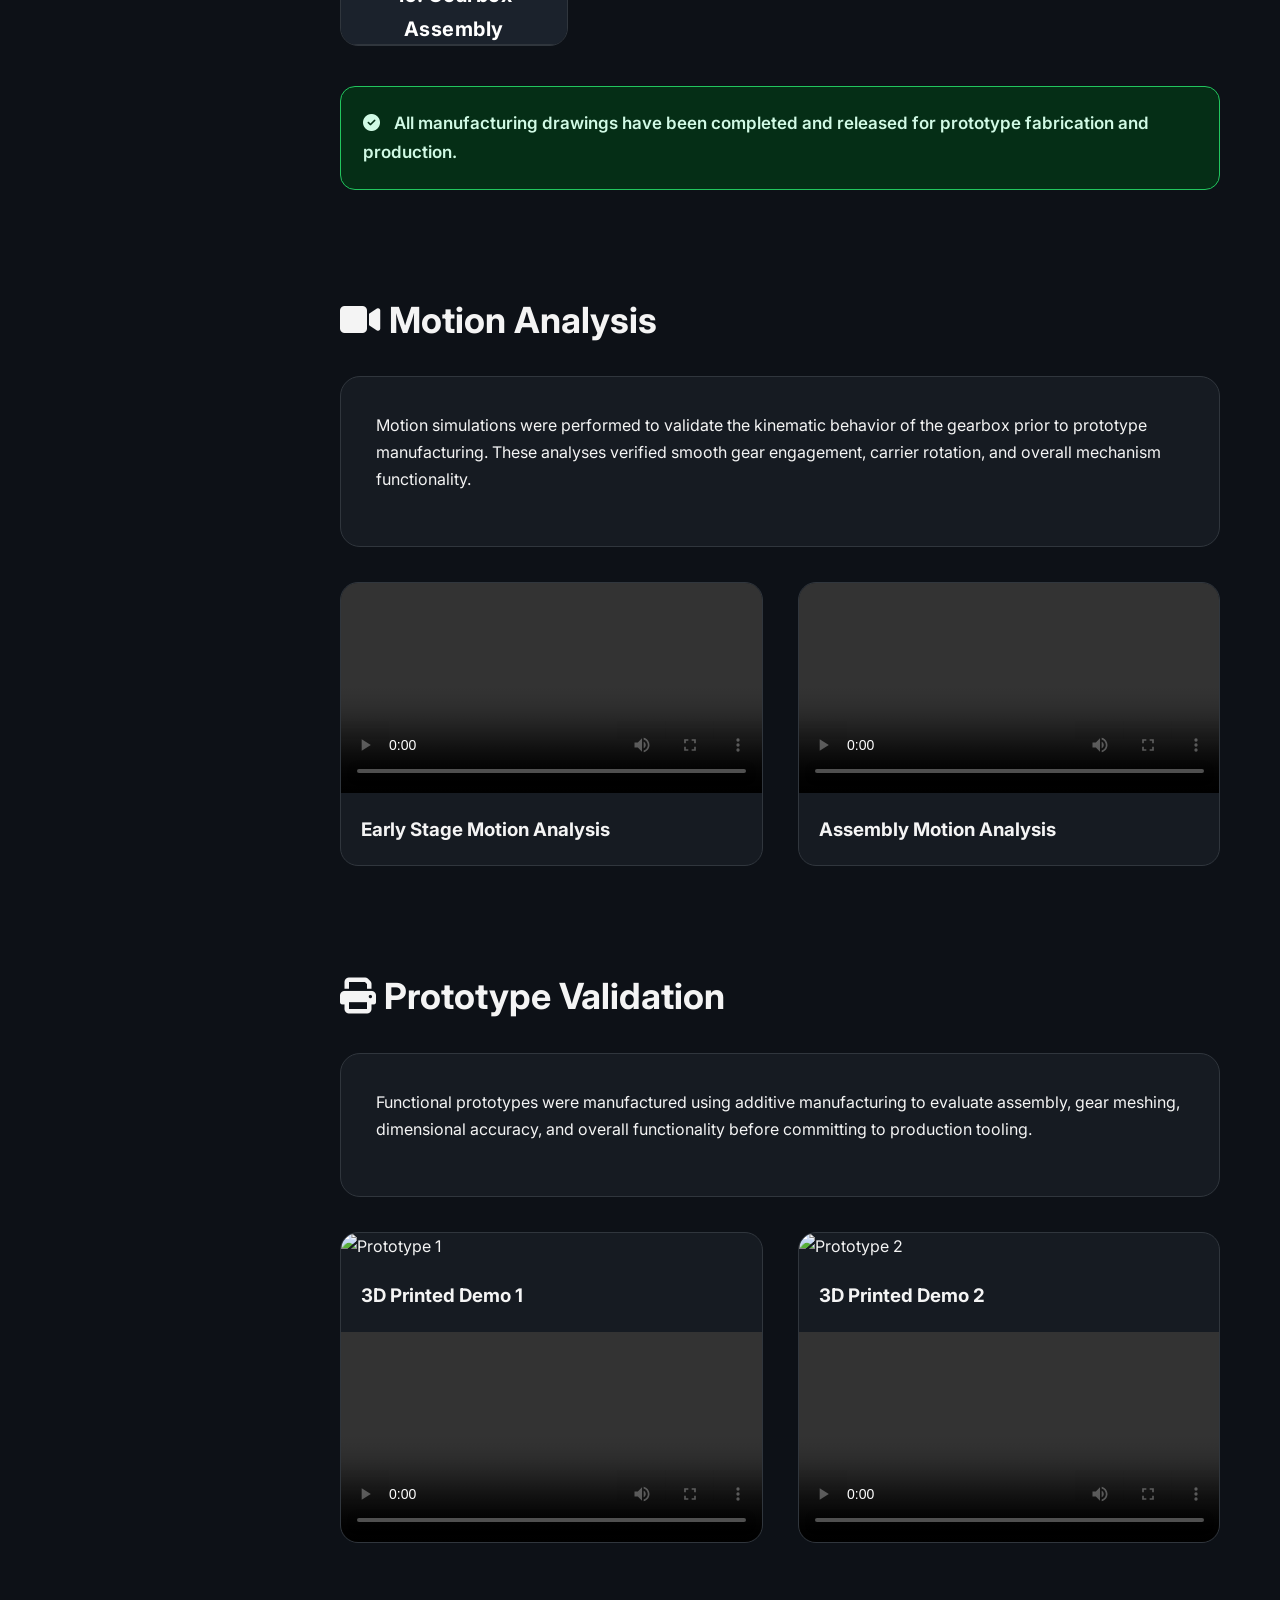
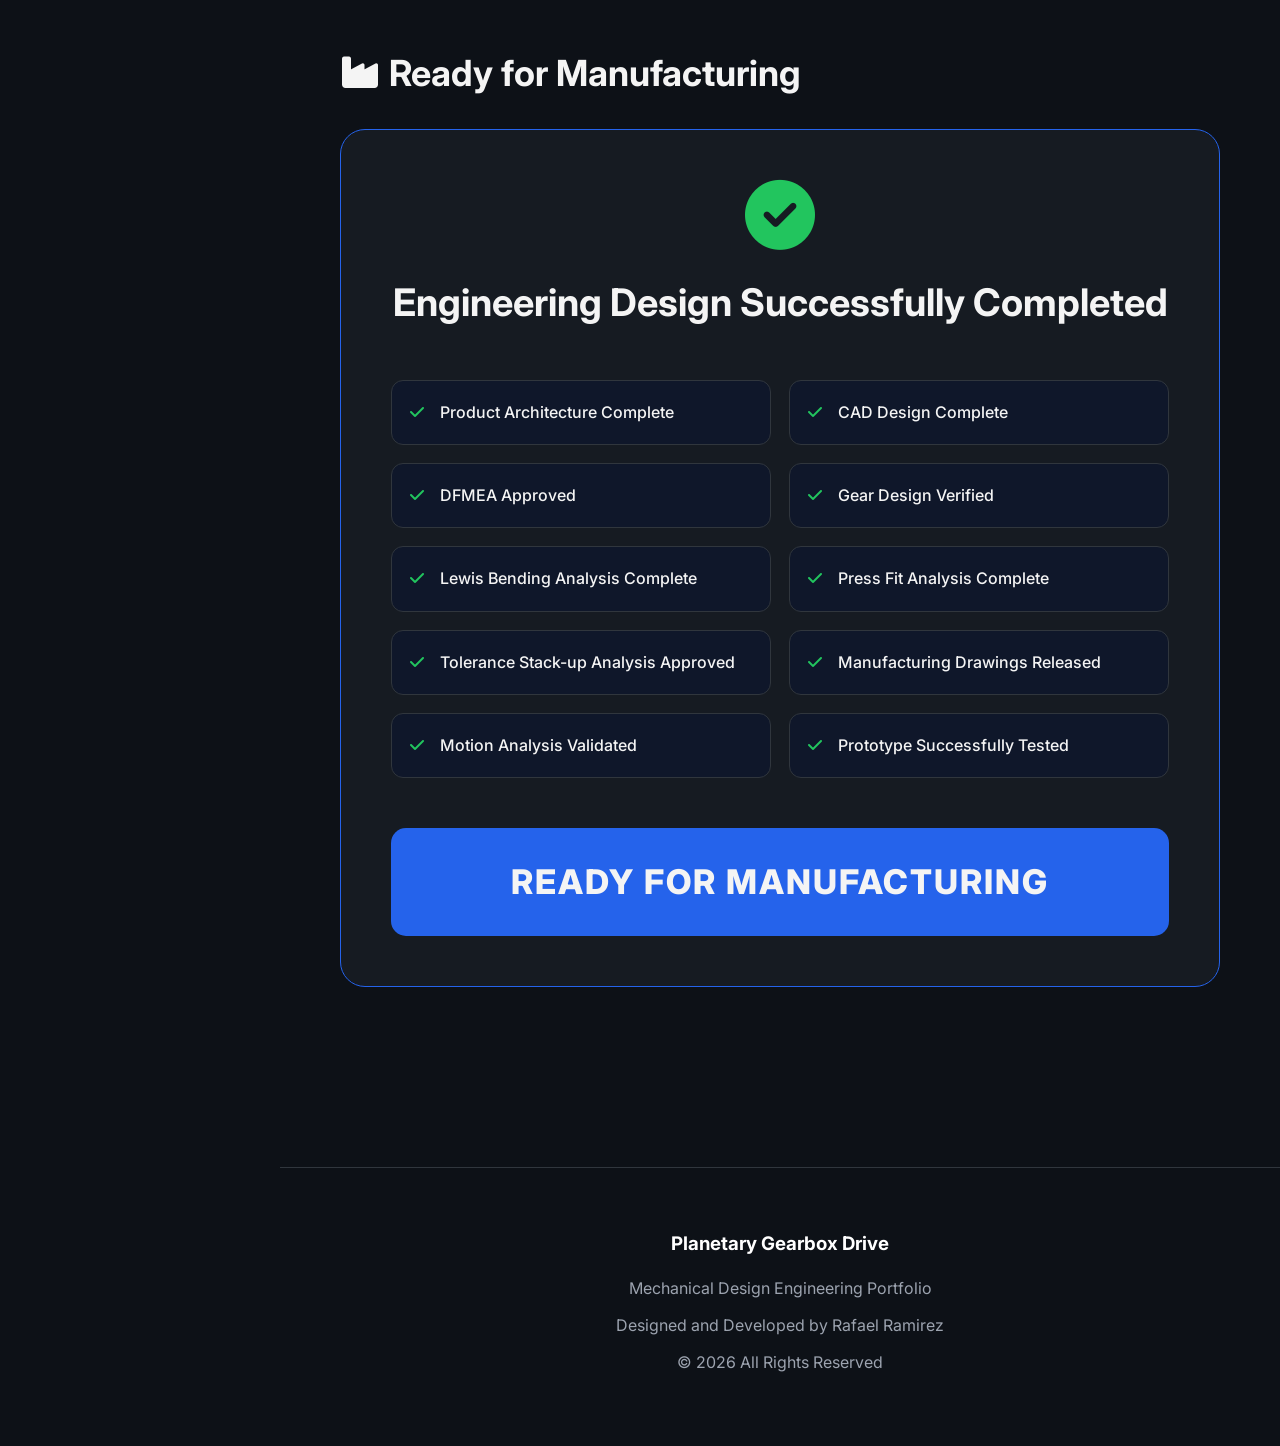
==== commit bc173713: "Update index.html" ====
--- a/Projects/Planetary-Gearbox-Drive/index.html
+++ b/Projects/Planetary-Gearbox-Drive/index.html
@@ -619,169 +619,166 @@
         </section>
 
         <!-- ========================================= -->
-        <!-- TOLERANCE STACK-UP ANALYSIS -->
-        <!-- ========================================= -->
-
-        <section id="tsa" class="section">
-
-            <h2>
-
-                <i class="fa-solid fa-ruler-combined"></i>
-
-                Tolerance Stack-up Analysis
-
-            </h2>
-
-            <div class="card">
-
-                <p>
-
-                    A detailed tolerance stack-up analysis was conducted
-                    throughout the gearbox assembly to verify that all
-                    functional dimensions remain within specification under
-                    worst-case manufacturing conditions.
-
-                </p>
-
-                <p>
-
-                    Each tolerance study validates a critical interface
-                    affecting gear meshing, bearing alignment,
-                    shaft positioning,
-                    housing clearance,
-                    and overall assembly performance.
-
-                </p>
-
-            </div>
-
-            <div class="gallery">
-
-                <!-- TSA 1 -->
-
-                <div class="gallery-card">
-
-                    <img src="images/tsa1.jpg"
-                        alt="TSA 1"
-                        class="zoomable">
-
-                    <h3>TSA 1</h3>
-
-                </div>
-
-                <!-- TSA 2 -->
-
-                <div class="gallery-card">
-
-                    <img src="images/tsa2.jpg"
-                        alt="TSA 2"
-                        class="zoomable">
-
-                    <h3>TSA 2</h3>
-
-                </div>
-
-                <!-- TSA 3 -->
-
-                <div class="gallery-card">
-
-                    <img src="images/tsa3.jpg"
-                        alt="TSA 3"
-                        class="zoomable">
-
-                    <h3>TSA 3</h3>
-
-                </div>
-
-                <!-- TSA 4 -->
-
-                <div class="gallery-card">
-
-                    <img src="images/tsa4.jpg"
-                        alt="TSA 4"
-                        class="zoomable">
-
-                    <h3>TSA 4</h3>
-
-                </div>
-
-            </div>
-
-        </section>
-
-        <!-- ========================================= -->
-        <!-- PART 3B STARTS BELOW -->
-        <!-- DO NOT ADD ANYTHING HERE -->
-        <!-- ========================================= -->
-              <!-- ========================================= -->
-        <!-- TOLERANCE STACK-UP ANALYSIS (CONTINUED) -->
-        <!-- ========================================= -->
-
-        <section class="section">
-
-            <div class="gallery">
-
-                <!-- TSA 5 -->
-
-                <div class="gallery-card">
-
-                    <img src="images/tsa5.jpg"
-                        alt="TSA 5"
-                        class="zoomable">
-
-                    <h3>TSA 5</h3>
-
-                </div>
-
-                <!-- TSA 6 -->
-
-                <div class="gallery-card">
-
-                    <img src="images/tsa6.jpg"
-                        alt="TSA 6"
-                        class="zoomable">
-
-                    <h3>TSA 6</h3>
-
-                </div>
-
-                <!-- TSA 7 -->
-
-                <div class="gallery-card">
-
-                    <img src="images/tsa7.jpg"
-                        alt="TSA 7"
-                        class="zoomable">
-
-                    <h3>TSA 7</h3>
-
-                </div>
-
-                <!-- TSA 8 -->
-
-                <div class="gallery-card">
-
-                    <img src="images/tsa8.jpg"
-                        alt="TSA 8"
-                        class="zoomable">
-
-                    <h3>TSA 8</h3>
-
-                </div>
-
-            </div>
-
-            <div class="status-box success">
-
-                <i class="fa-solid fa-circle-check"></i>
-
-                All tolerance stack-up analyses satisfy the functional
-                assembly requirements and maintain adequate manufacturing
-                clearance under worst-case tolerance conditions.
-
-            </div>
-
-        </section>
+<!-- TOLERANCE STACK-UP ANALYSIS -->
+<!-- ========================================= -->
+
+<section id="tsa" class="section">
+
+    <h2>
+
+        <i class="fa-solid fa-ruler-combined"></i>
+
+        Tolerance Stack-up Analysis
+
+    </h2>
+
+    <div class="card">
+
+        <p>
+
+            A detailed tolerance stack-up analysis was conducted throughout the
+            gearbox assembly to verify that all functional dimensions remain
+            within specification under worst-case manufacturing conditions.
+
+        </p>
+
+        <p>
+
+            Each tolerance study validates a critical interface affecting gear
+            meshing, bearing alignment, shaft positioning, housing clearance,
+            and overall assembly performance.
+
+        </p>
+
+    </div>
+
+    <div class="gallery tsa-gallery">
+
+        <!-- TSA 1 -->
+
+        <div class="gallery-card">
+
+            <img src="images/tsa1.jpg"
+                alt="Idler Gear to Ring Gear Surface"
+                class="zoomable">
+
+            <h3 class="tsa-title">
+                Idler Gear to Ring Gear Surface
+            </h3>
+
+        </div>
+
+        <!-- TSA 2 -->
+
+        <div class="gallery-card">
+
+            <img src="images/tsa2.jpg"
+                alt="Idler Shaft to Ring Gear Clearance"
+                class="zoomable">
+
+            <h3 class="tsa-title">
+                Idler Shaft to Ring Gear Clearance
+            </h3>
+
+        </div>
+
+        <!-- TSA 3 -->
+
+        <div class="gallery-card">
+
+            <img src="images/tsa3.jpg"
+                alt="Secondary Ring Gear to Top Surface Clearance"
+                class="zoomable">
+
+            <h3 class="tsa-title">
+                Secondary Ring Gear to Top Surface Clearance
+            </h3>
+
+        </div>
+
+        <!-- TSA 4 -->
+
+        <div class="gallery-card">
+
+            <img src="images/tsa4.jpg"
+                alt="Carrier 1 to Ring Gear 1 Surface Clearance"
+                class="zoomable">
+
+            <h3 class="tsa-title">
+                Carrier 1 to Ring Gear 1 Surface Clearance
+            </h3>
+
+        </div>
+
+        <!-- TSA 5 -->
+
+        <div class="gallery-card">
+
+            <img src="images/tsa5.jpg"
+                alt="Carrier 2 to Gearbox Top Surface Clearance"
+                class="zoomable">
+
+            <h3 class="tsa-title">
+                Carrier 2 to Gearbox Top Surface Clearance
+            </h3>
+
+        </div>
+
+        <!-- TSA 6 -->
+
+        <div class="gallery-card">
+
+            <img src="images/tsa6.jpg"
+                alt="Pinion Gear and Idler Mesh Clearance"
+                class="zoomable">
+
+            <h3 class="tsa-title">
+                Pinion Gear and Idler Mesh Clearance
+            </h3>
+
+        </div>
+
+        <!-- TSA 7 -->
+
+        <div class="gallery-card">
+
+            <img src="images/tsa7.jpg"
+                alt="Carrier Shaft and Planet ID Installation Clearance"
+                class="zoomable">
+
+            <h3 class="tsa-title">
+                Carrier Shaft and Planet ID Installation Clearance
+            </h3>
+
+        </div>
+
+        <!-- TSA 8 -->
+
+        <div class="gallery-card">
+
+            <img src="images/tsa8.jpg"
+                alt="Ring and Planet Gear Mesh Clearance"
+                class="zoomable">
+
+            <h3 class="tsa-title">
+                Ring and Planet Gear Mesh Clearance
+            </h3>
+
+        </div>
+
+    </div>
+
+    <div class="status-box success">
+
+        <i class="fa-solid fa-circle-check"></i>
+
+        All tolerance stack-up analyses satisfy the functional assembly
+        requirements and maintain adequate manufacturing clearance under
+        worst-case tolerance conditions.
+
+    </div>
+
+</section>
 
         <!-- ========================================= -->
         <!-- MANUFACTURING DRAWINGS -->
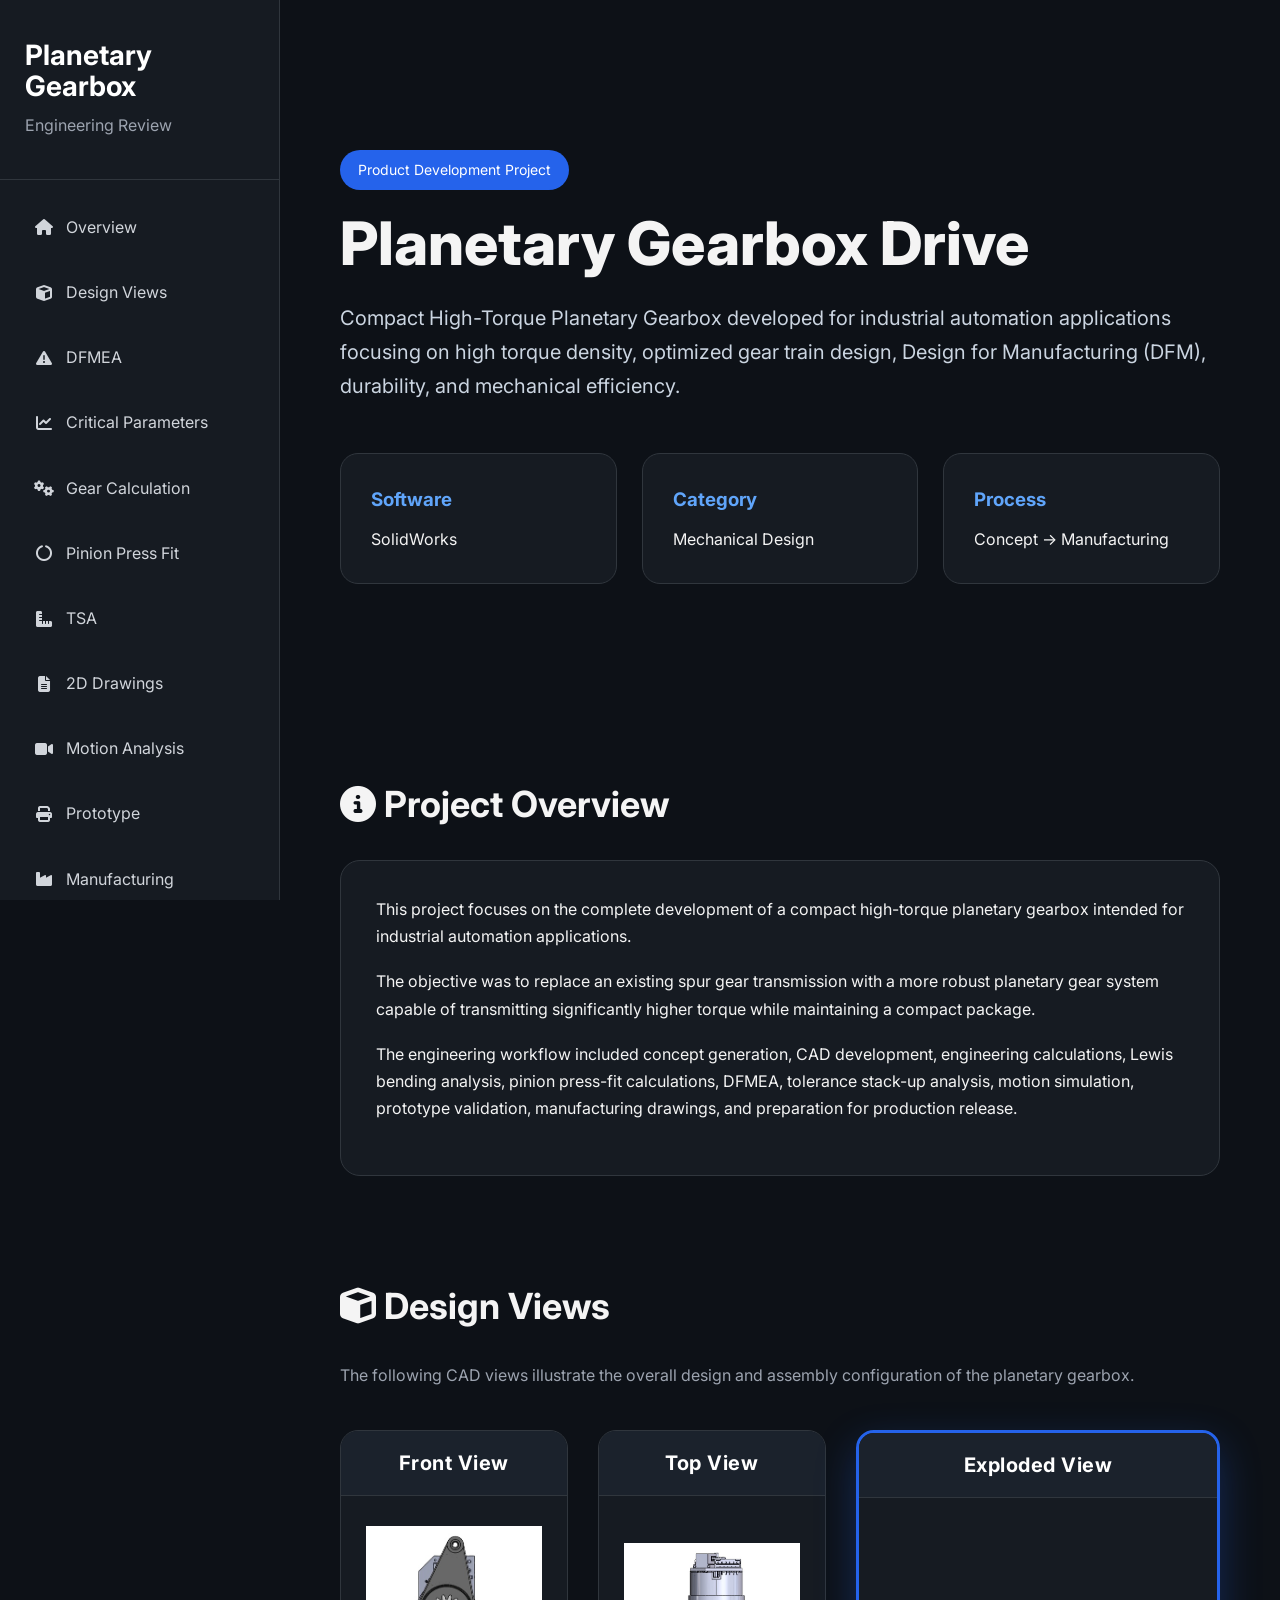
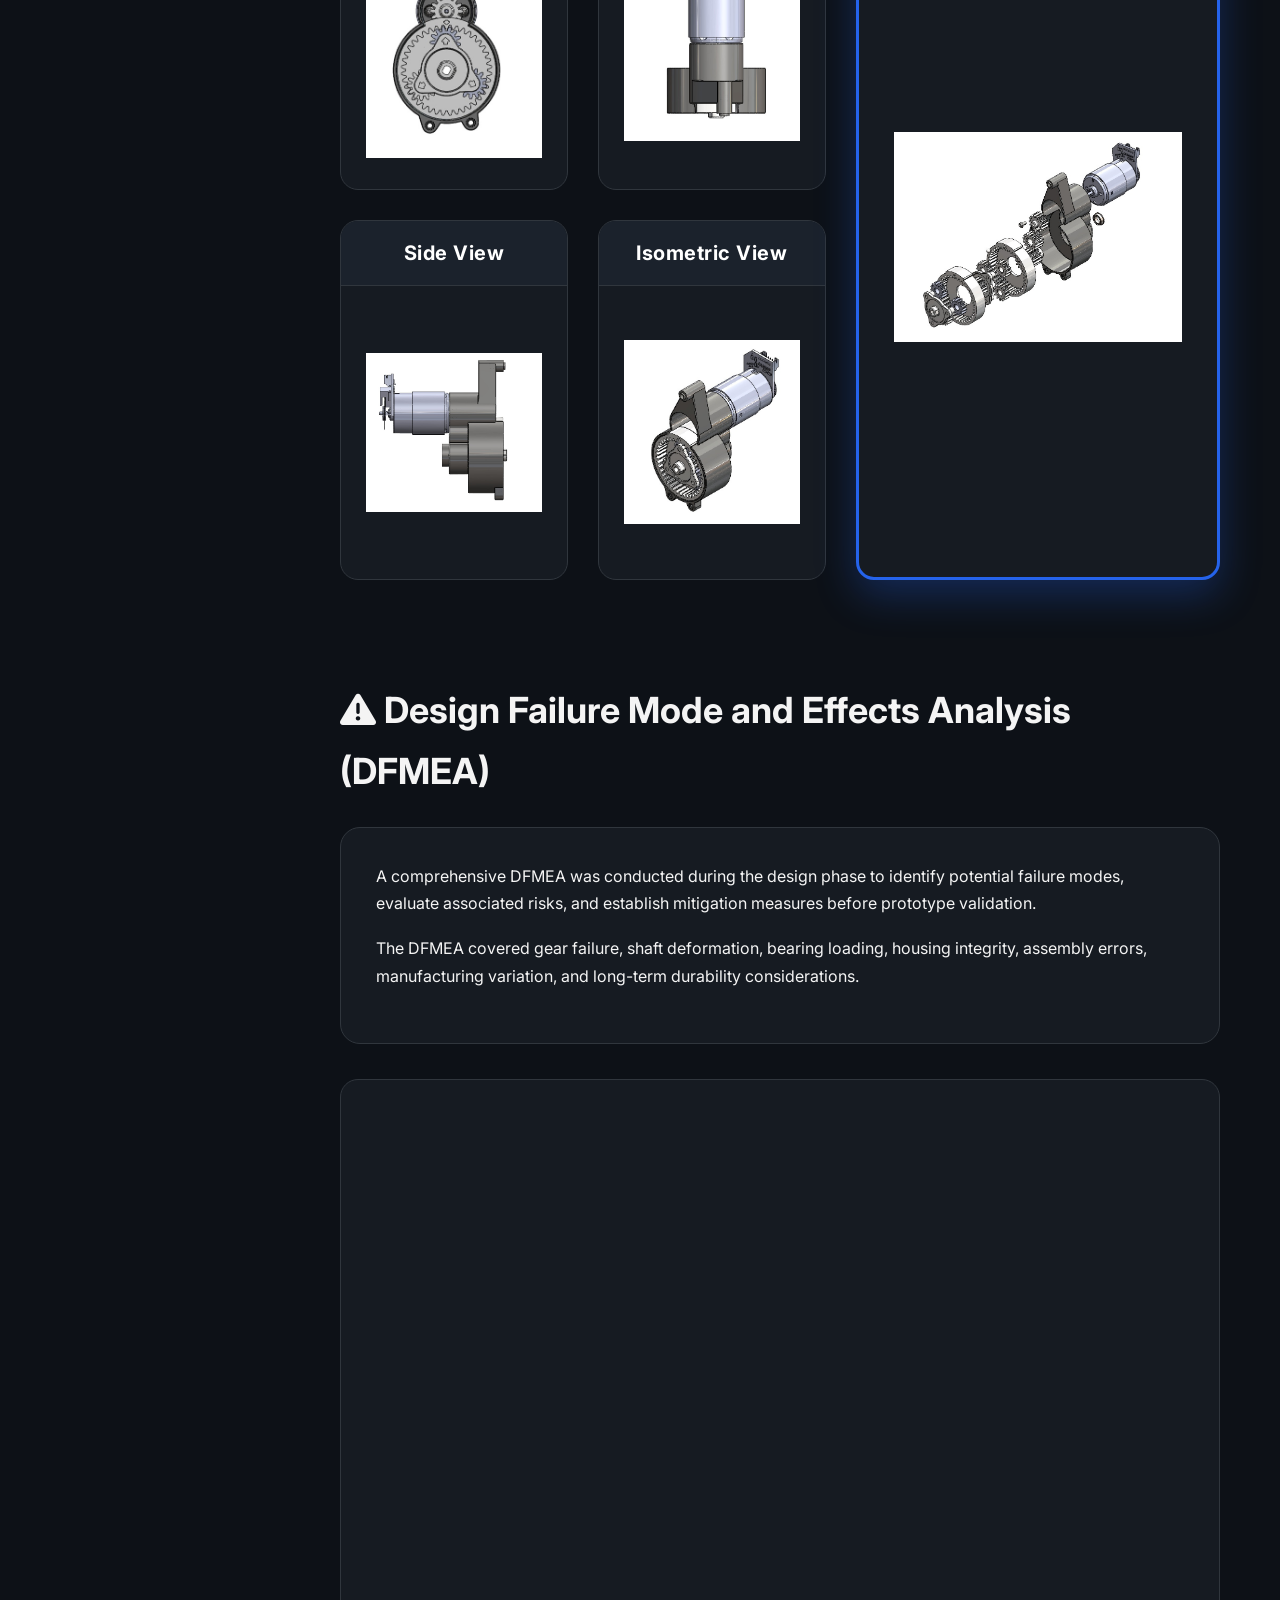
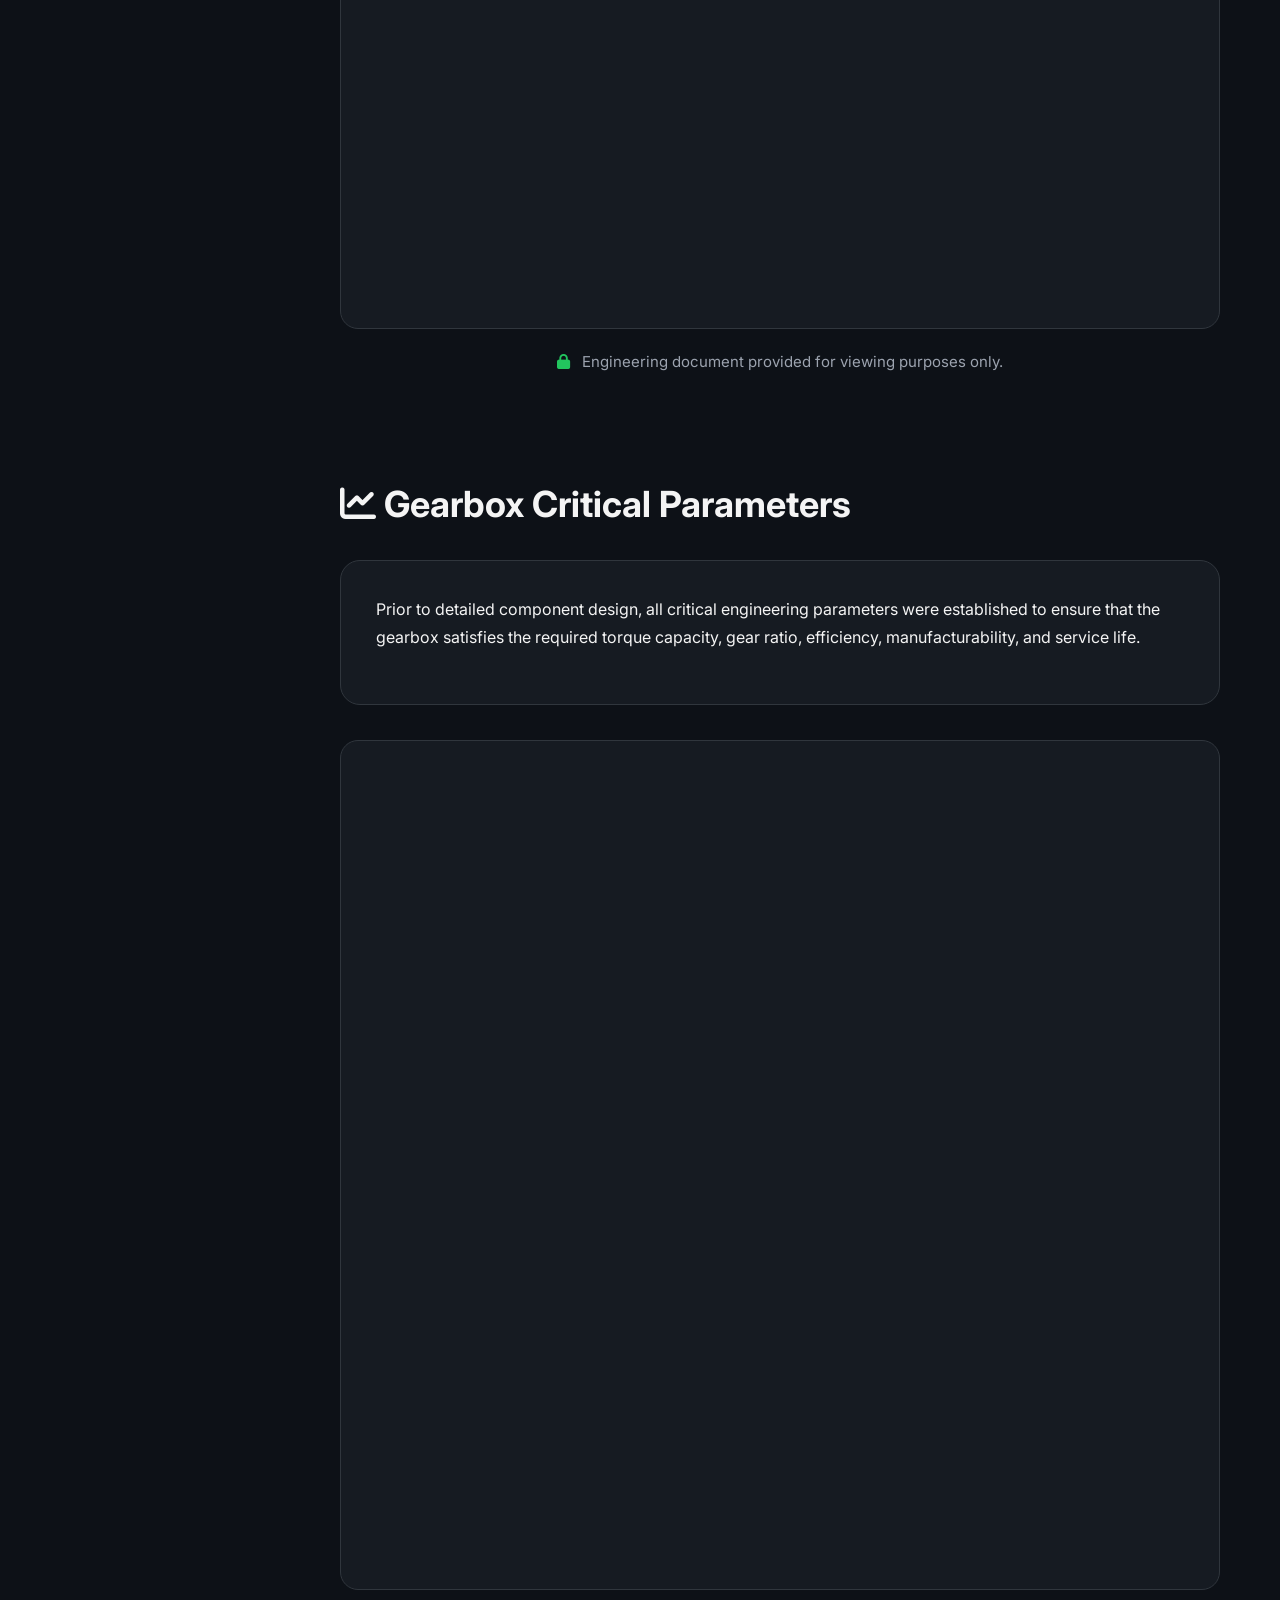
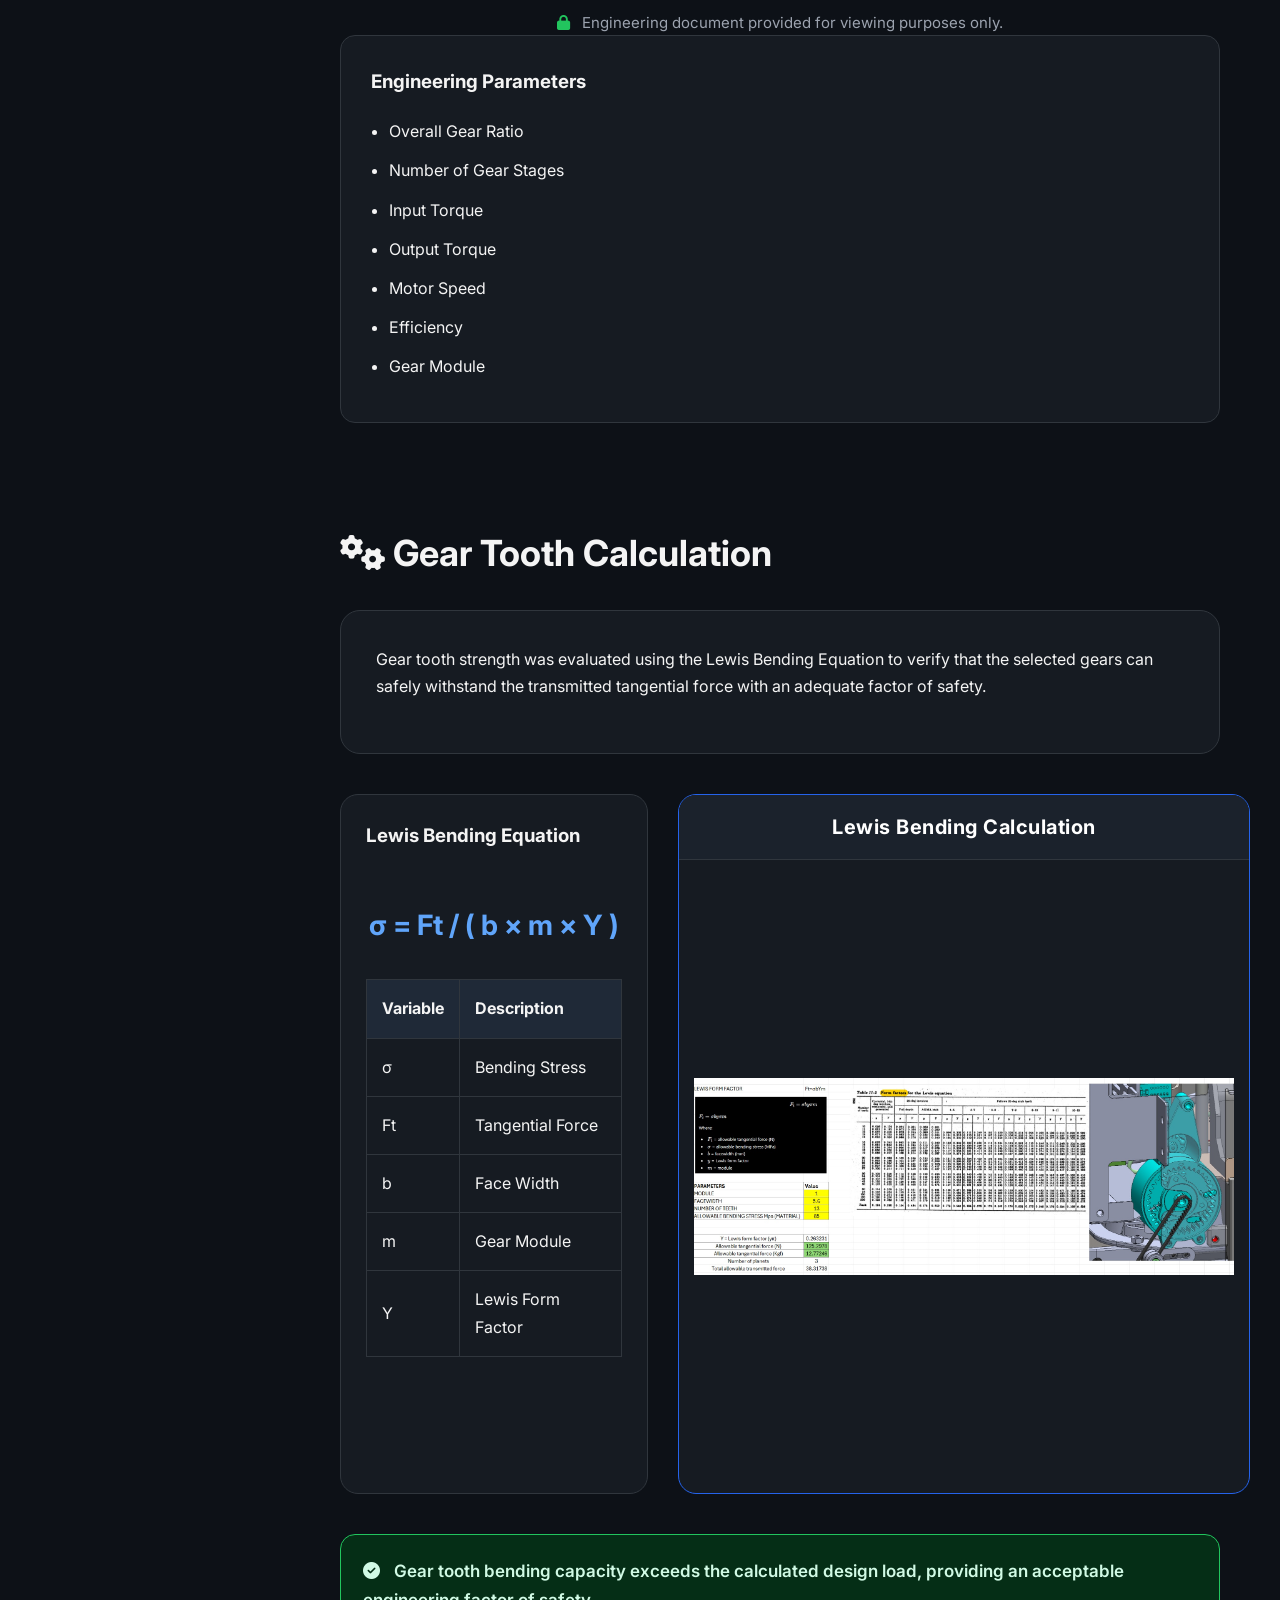
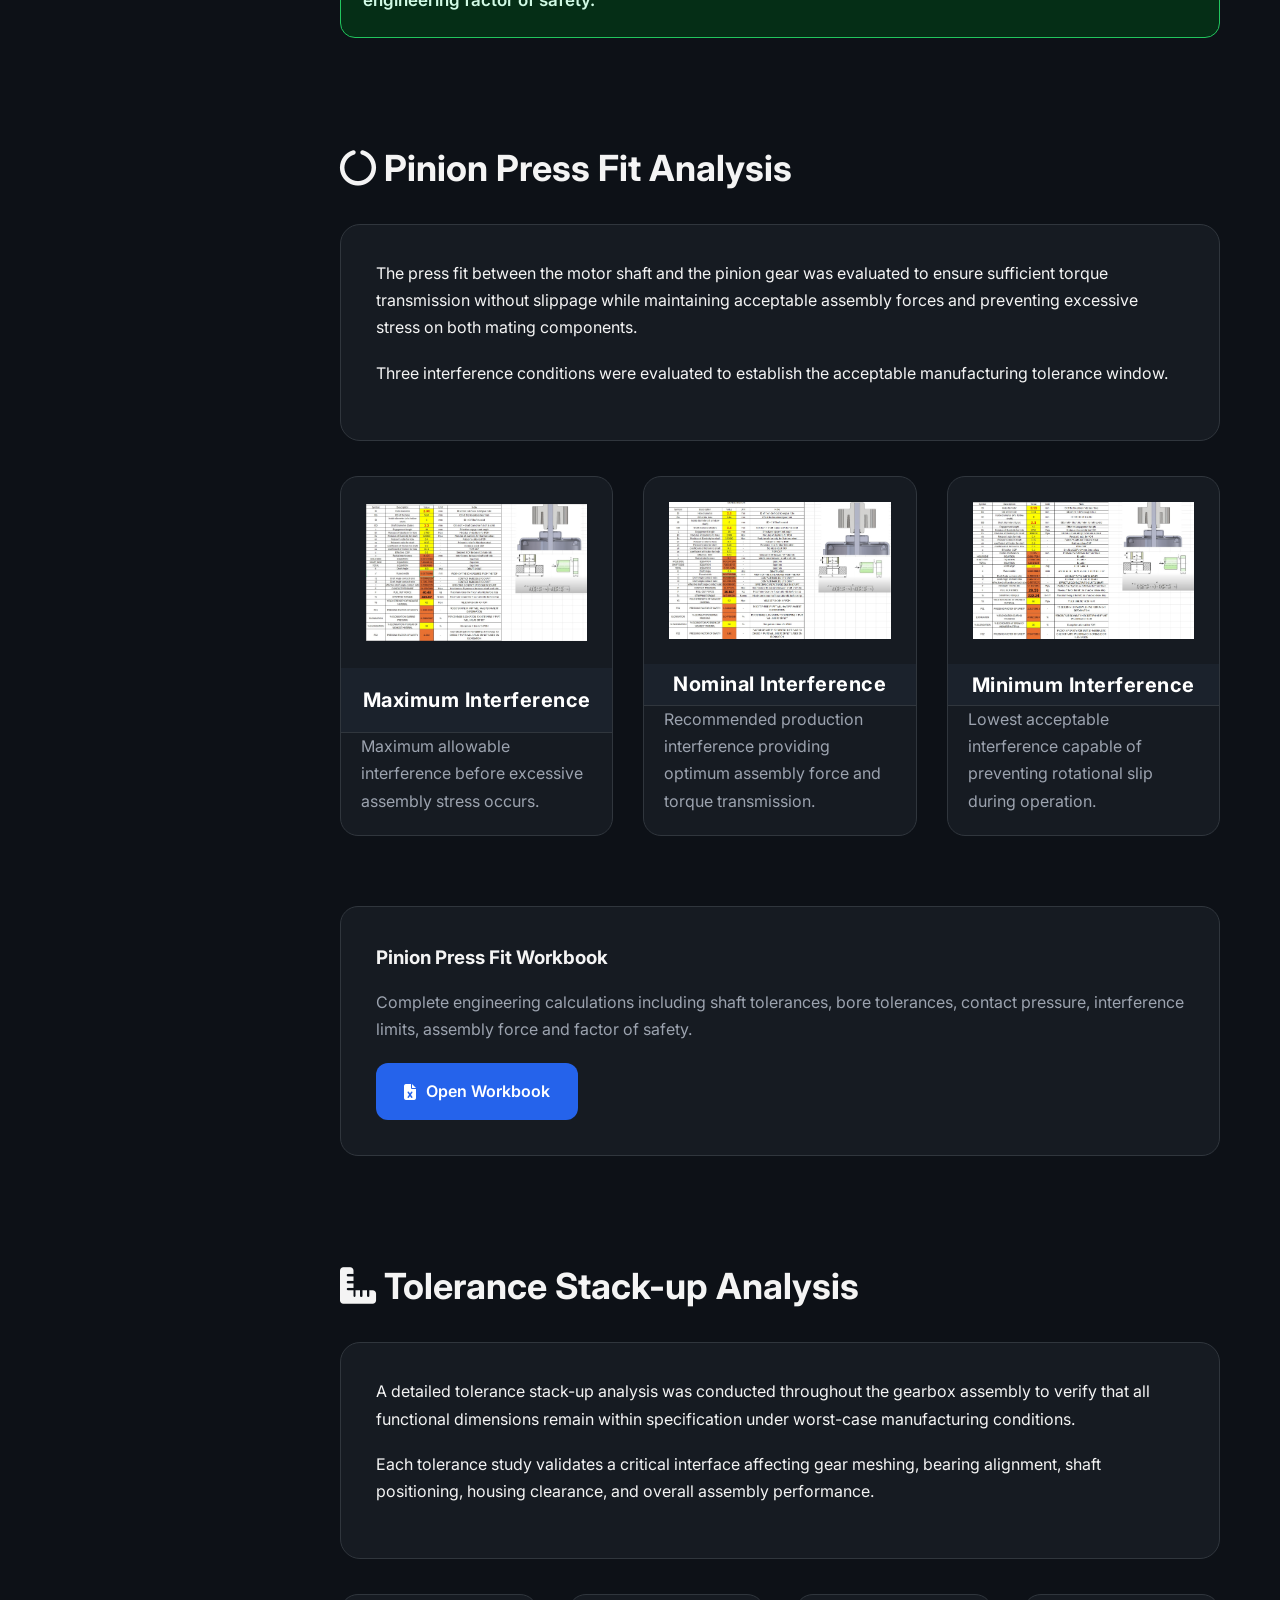
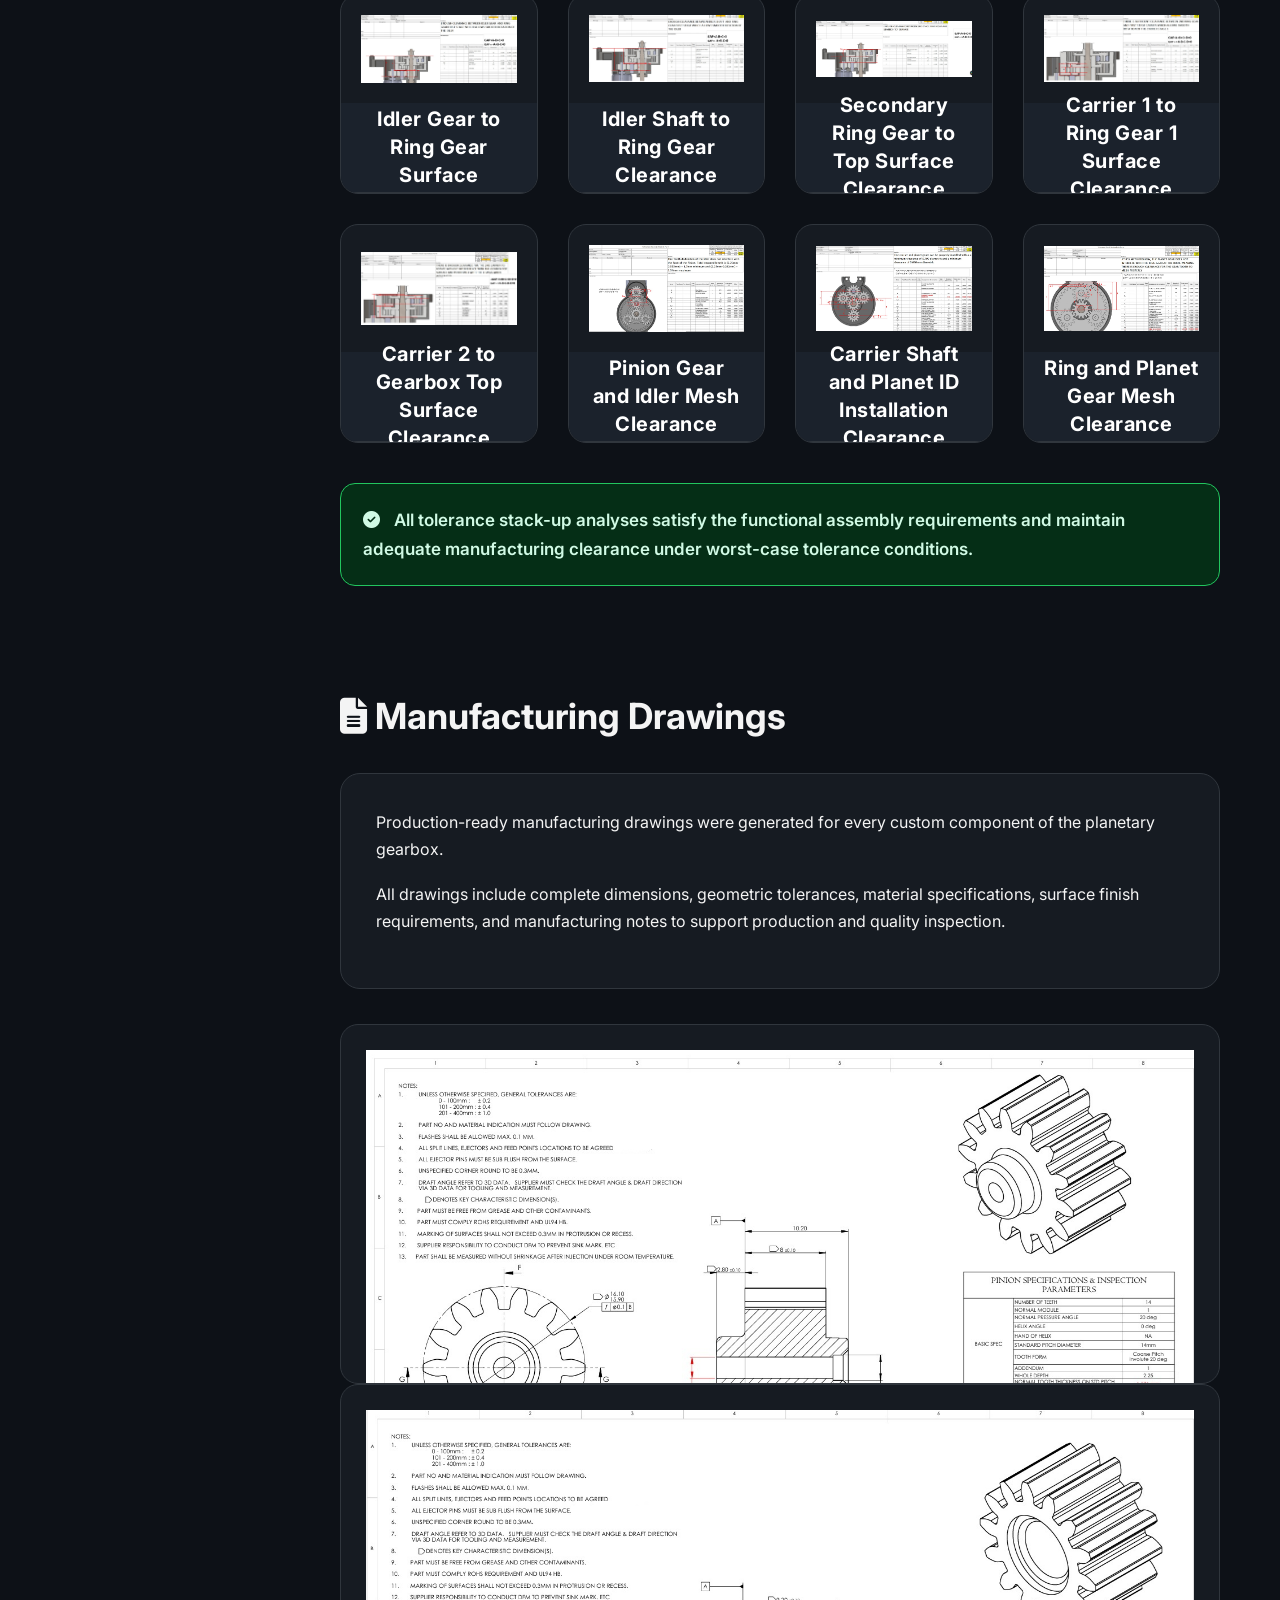
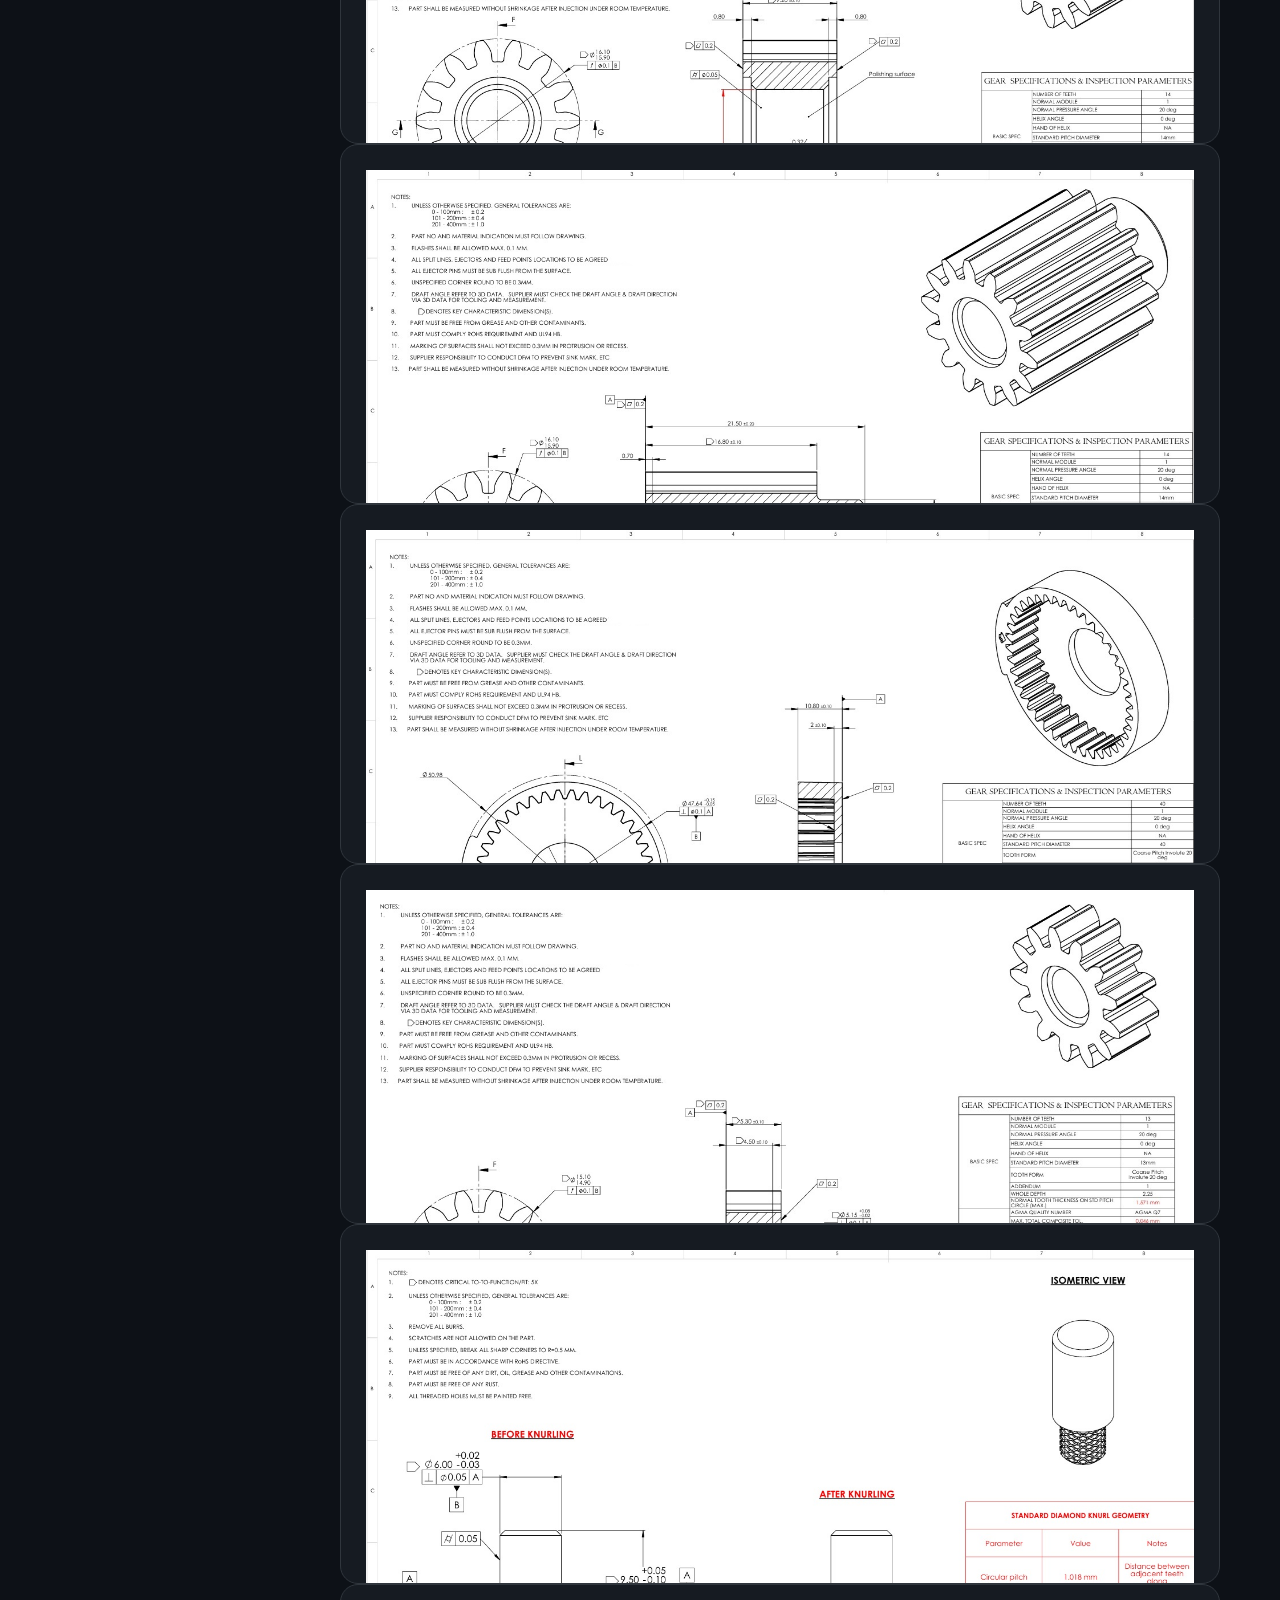
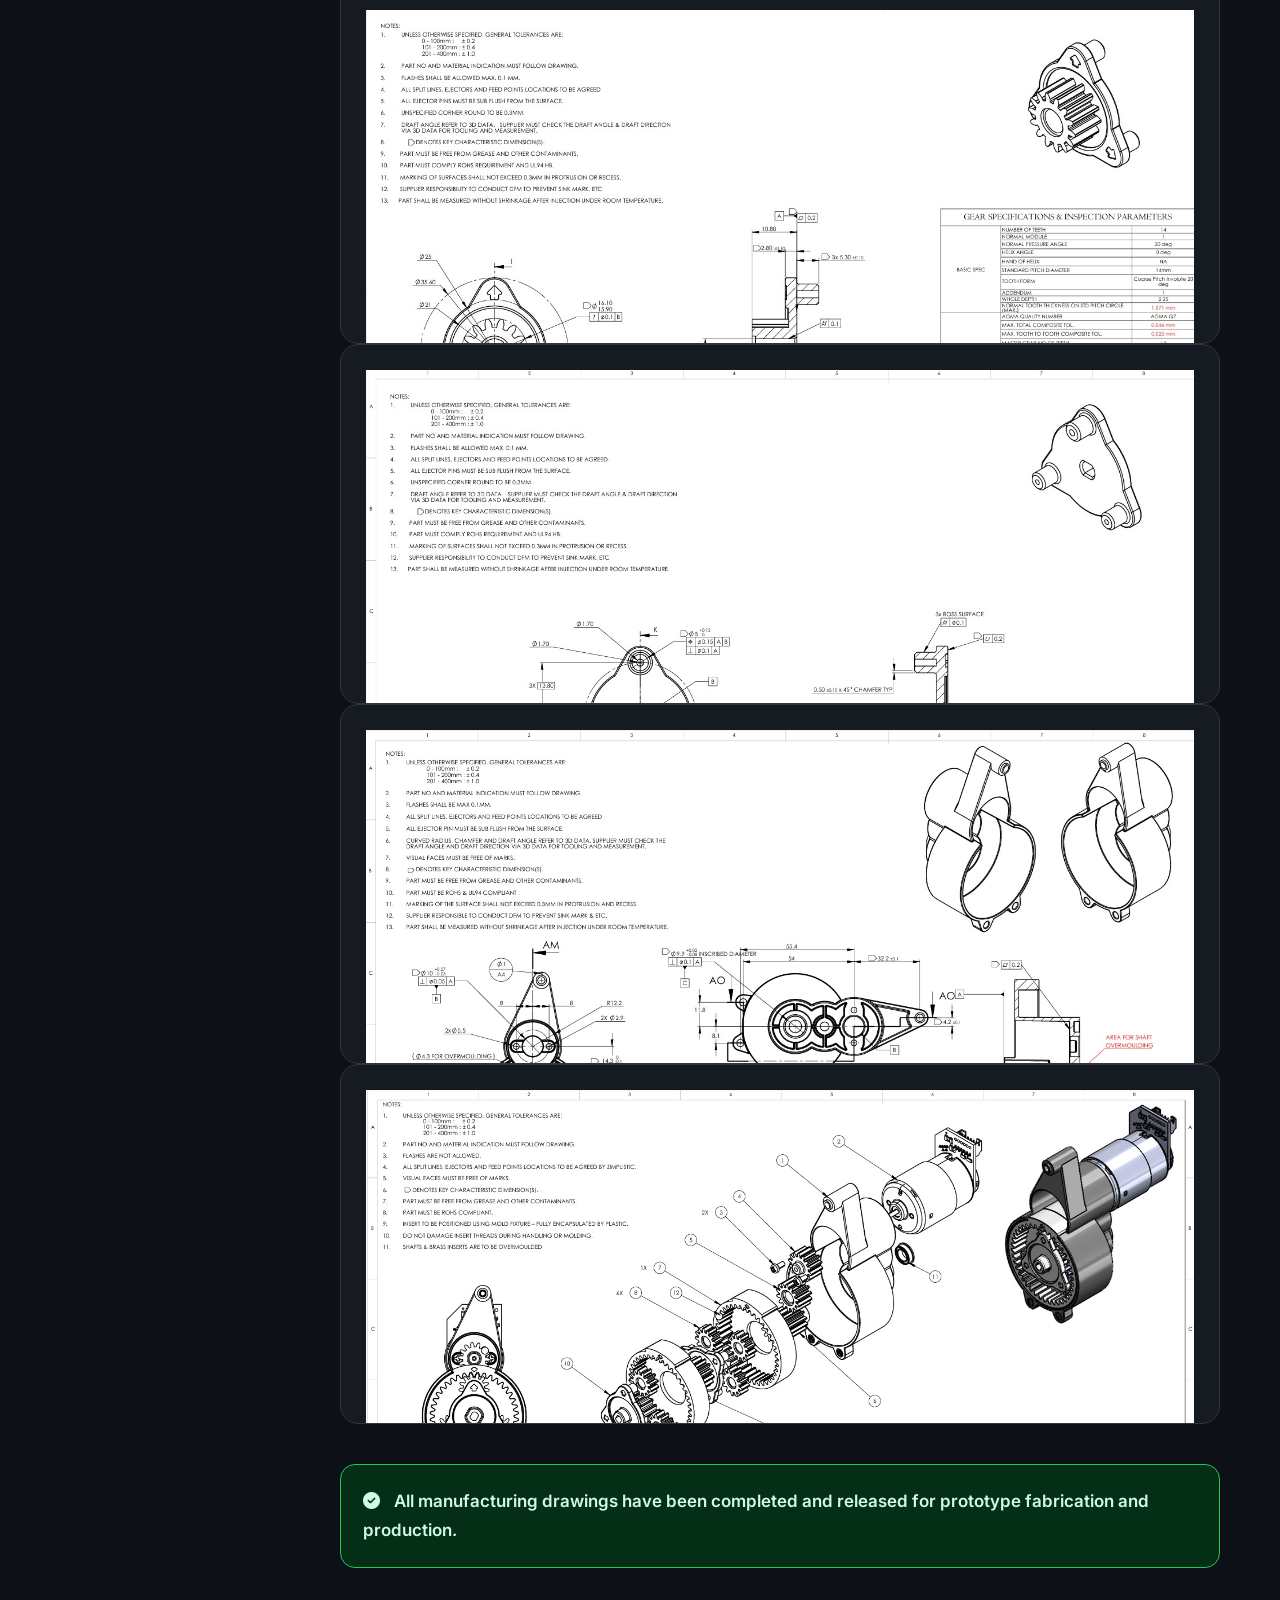
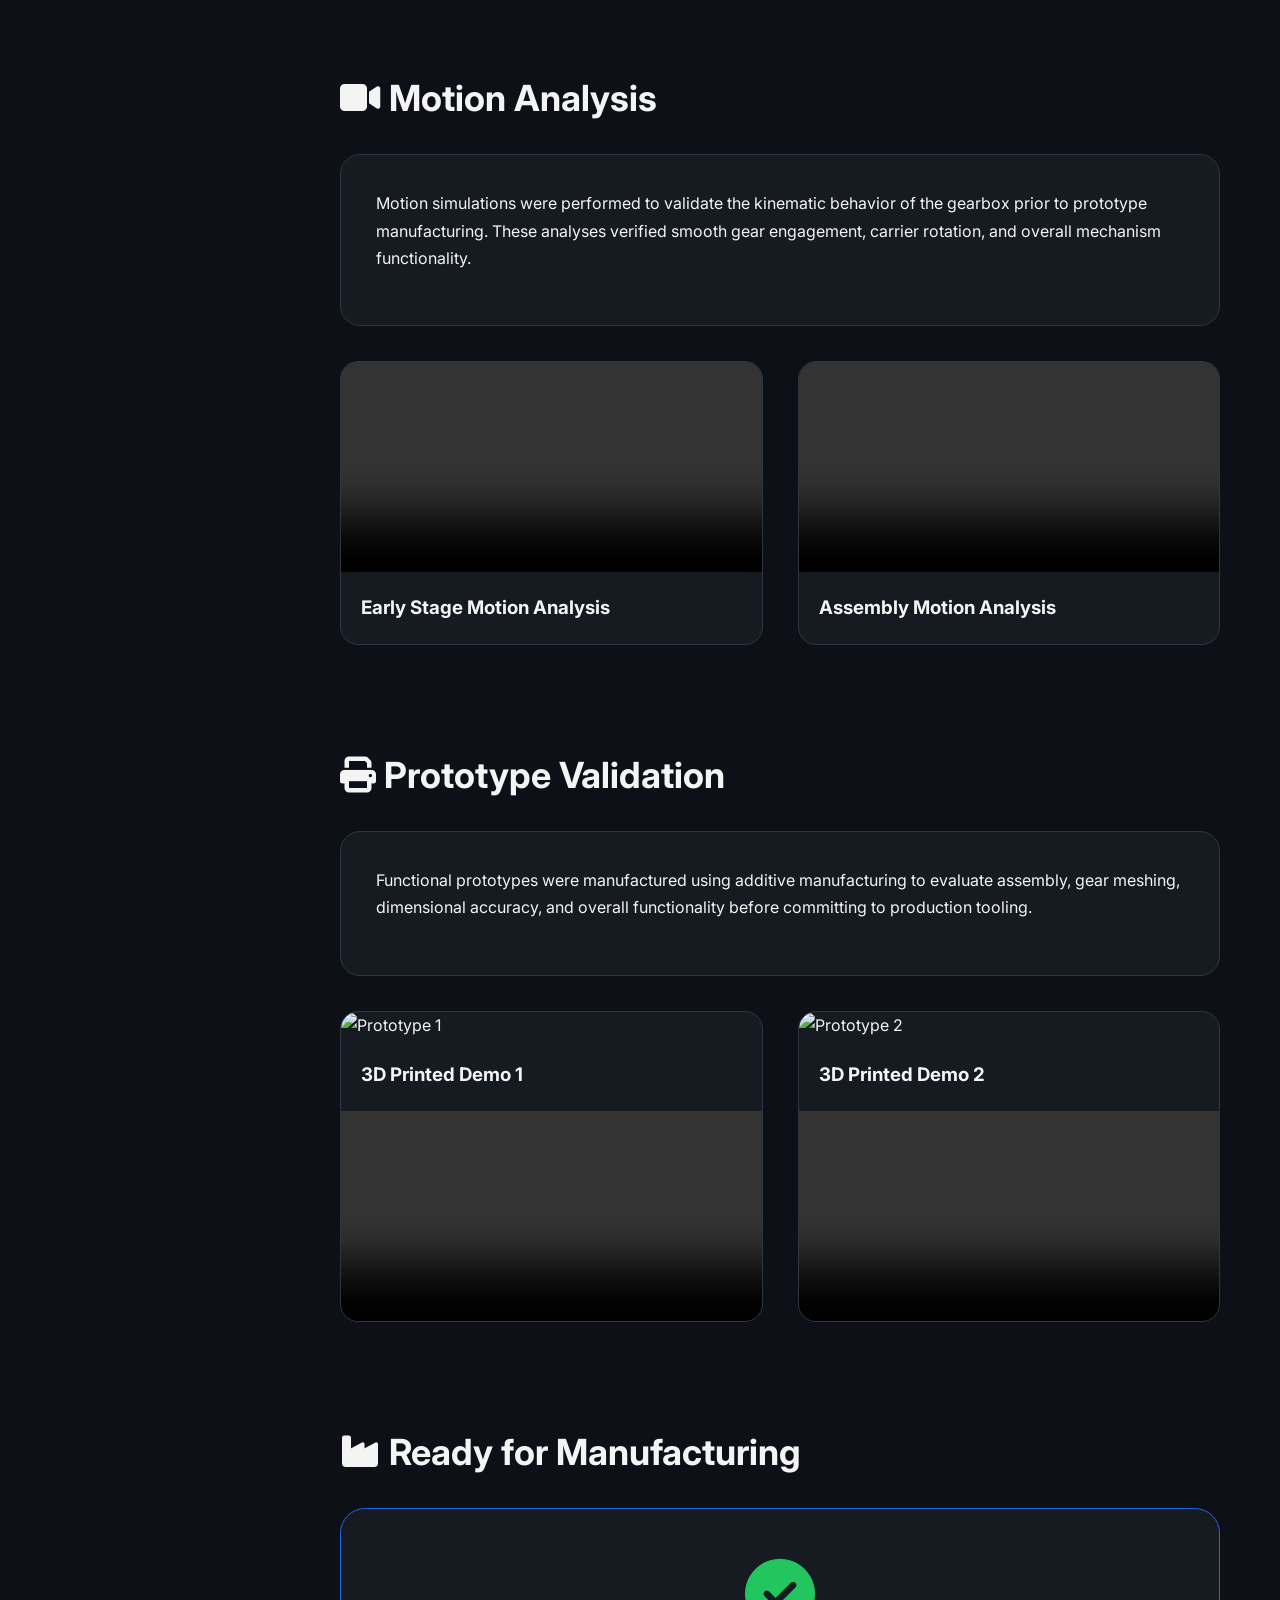
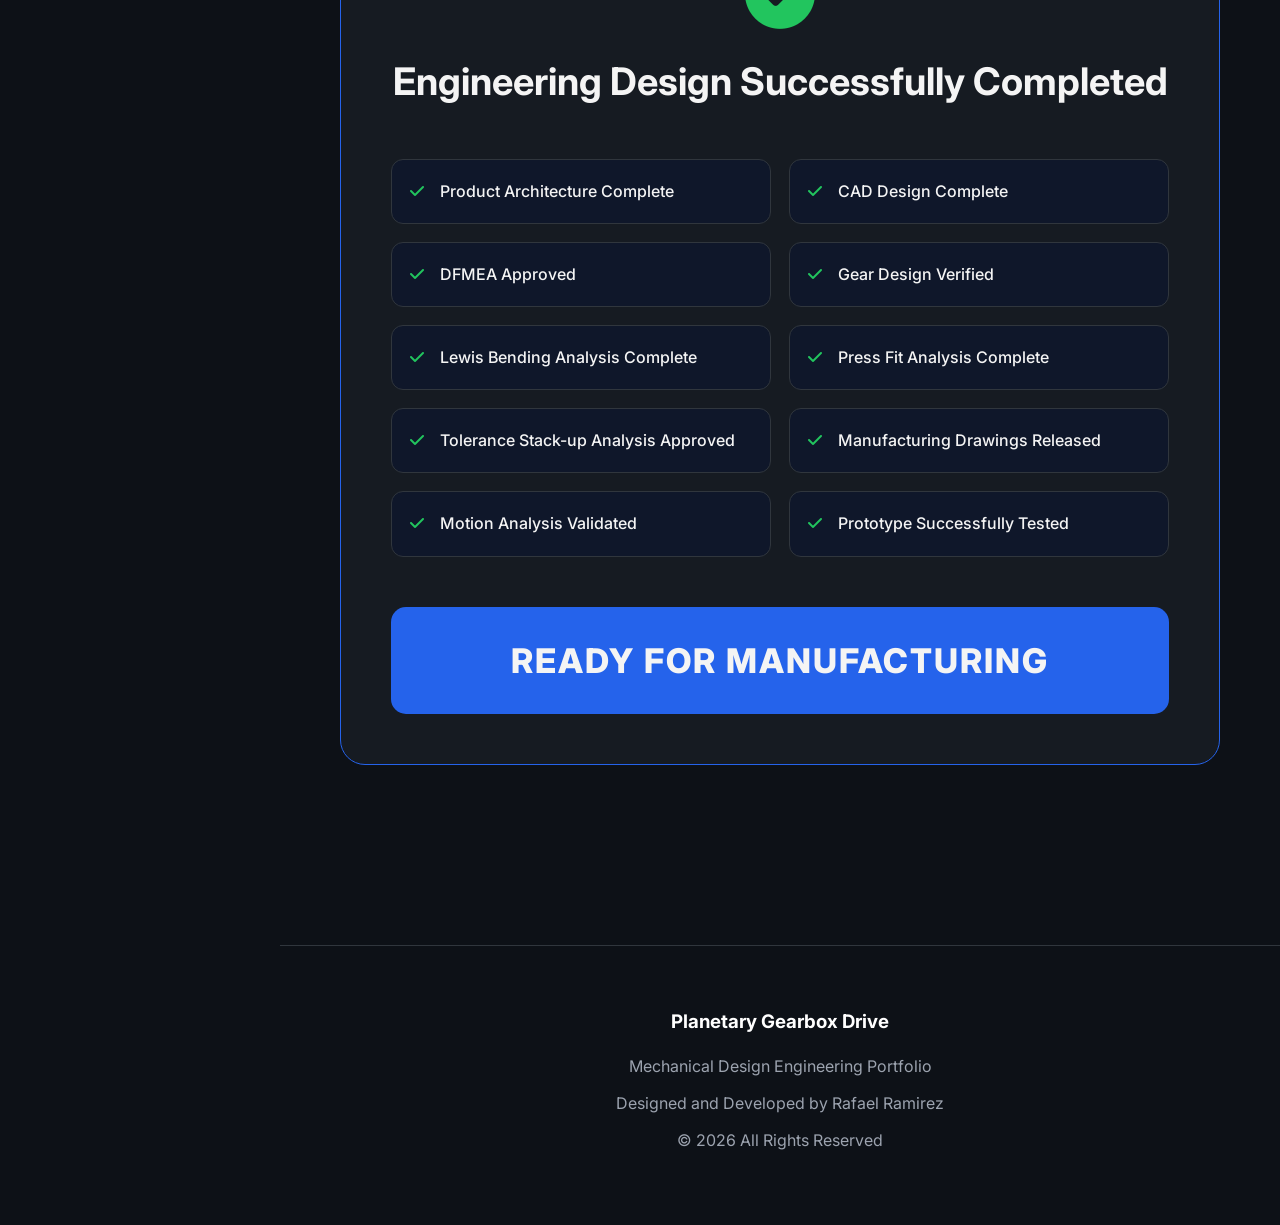
==== commit d27cdcd9: "Update index.html" ====
--- a/Projects/Planetary-Gearbox-Drive/index.html
+++ b/Projects/Planetary-Gearbox-Drive/index.html
@@ -816,7 +816,7 @@
 
             </div>
 
-            <div class="gallery">
+            <div class="manufacturing-gallery">
 
                 <!-- 1 -->
 
--- a/Projects/Planetary-Gearbox-Drive/style.css
+++ b/Projects/Planetary-Gearbox-Drive/style.css
@@ -1233,6 +1233,99 @@
 
 }
 
+/* ===========================
+   TOLERANCE STACK-UP ANALYSIS
+=========================== */
+
+.tsa-gallery{
+
+    display:grid;
+
+    grid-template-columns:repeat(4,1fr);
+
+    gap:30px;
+
+    margin-top:35px;
+
+    align-items:stretch;
+
+}
+
+.tsa-gallery .gallery-card{
+
+    display:flex;
+
+    flex-direction:column;
+
+    height:100%;
+
+}
+
+.tsa-gallery .gallery-card img{
+
+    width:100%;
+
+    height:240px;          /* Same image height */
+
+    object-fit:contain;
+
+    padding:20px;
+
+}
+
+.tsa-title{
+
+    display:flex;
+
+    align-items:center;
+
+    justify-content:center;
+
+    min-height:90px;       /* Makes every title the same height */
+
+    padding:15px;
+
+    text-align:center;
+
+    font-size:16px;
+
+    font-weight:600;
+
+    line-height:1.4;
+
+}
+
+/* Responsive */
+
+@media(max-width:1200px){
+
+    .tsa-gallery{
+
+        grid-template-columns:repeat(3,1fr);
+
+    }
+
+}
+
+@media(max-width:768px){
+
+    .tsa-gallery{
+
+        grid-template-columns:repeat(2,1fr);
+
+    }
+
+}
+
+@media(max-width:500px){
+
+    .tsa-gallery{
+
+        grid-template-columns:1fr;
+
+    }
+
+}
 
 /* ===========================
    RESPONSIVE
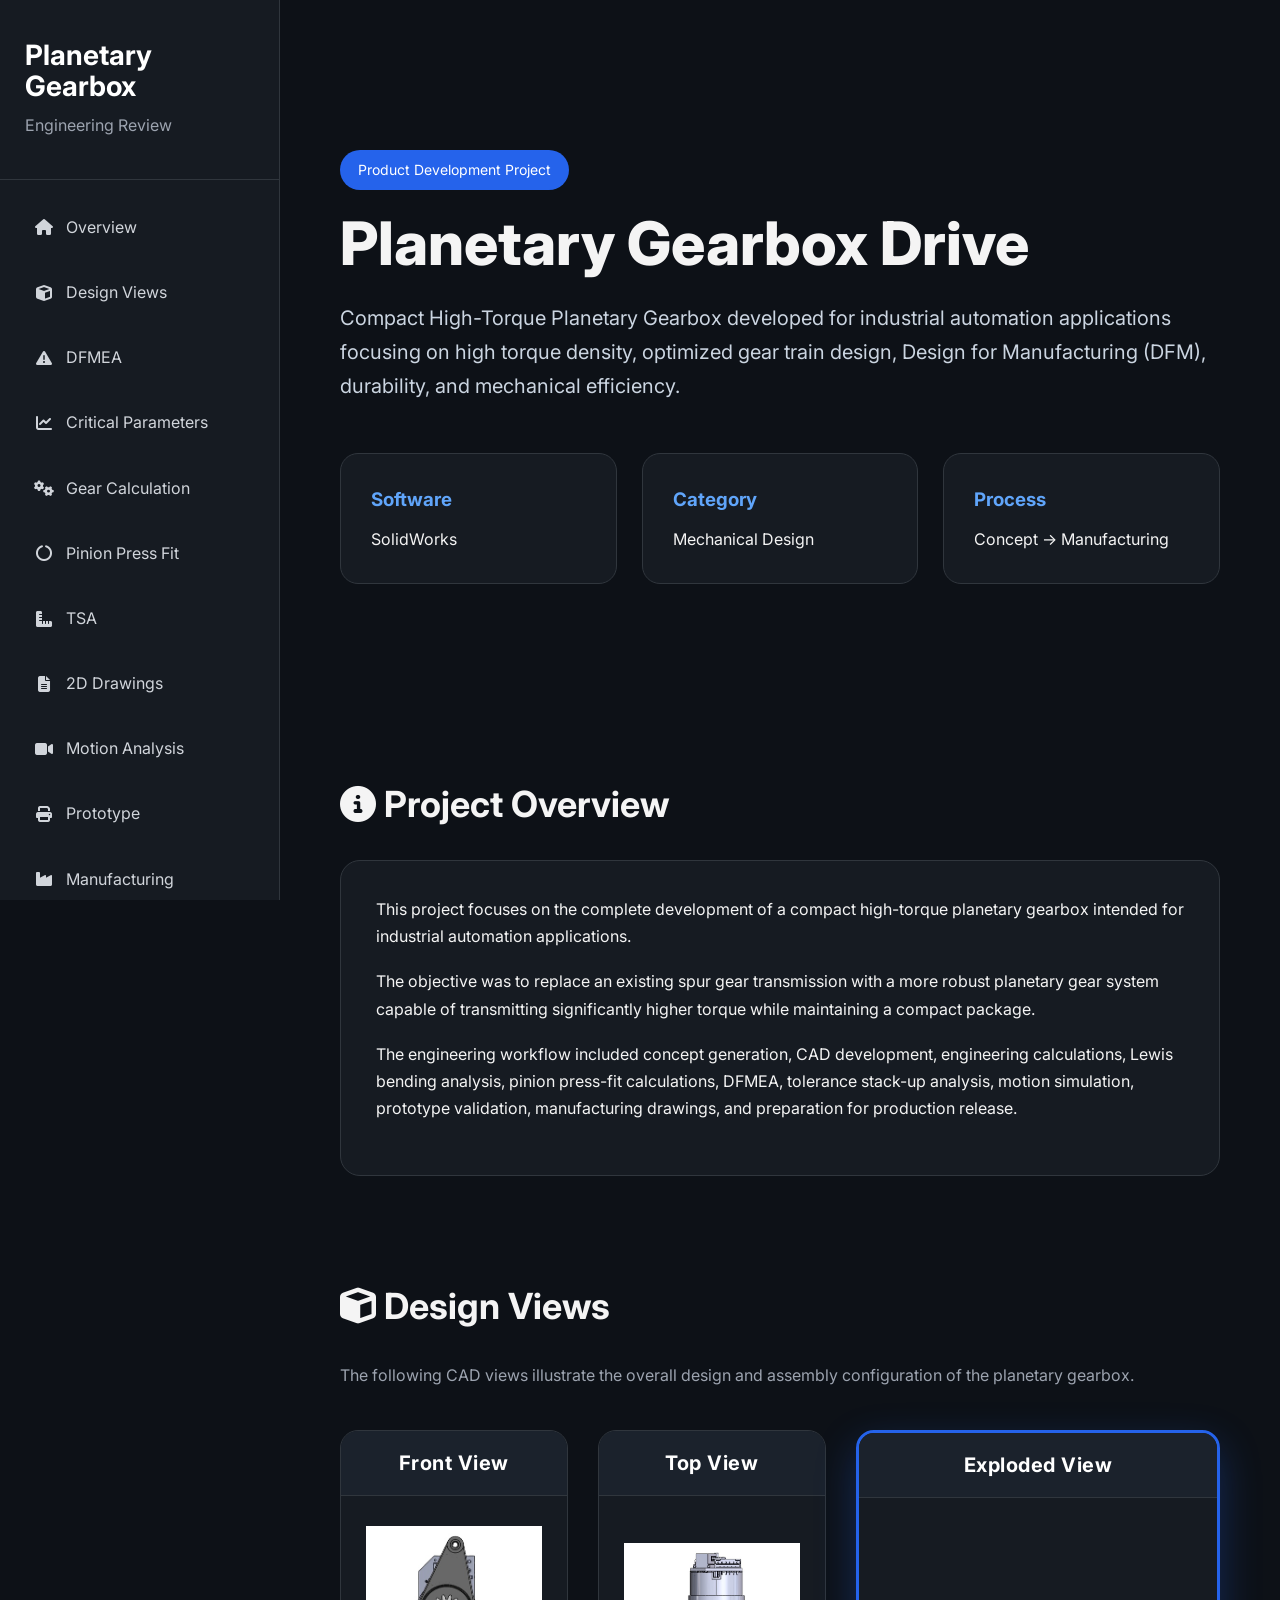
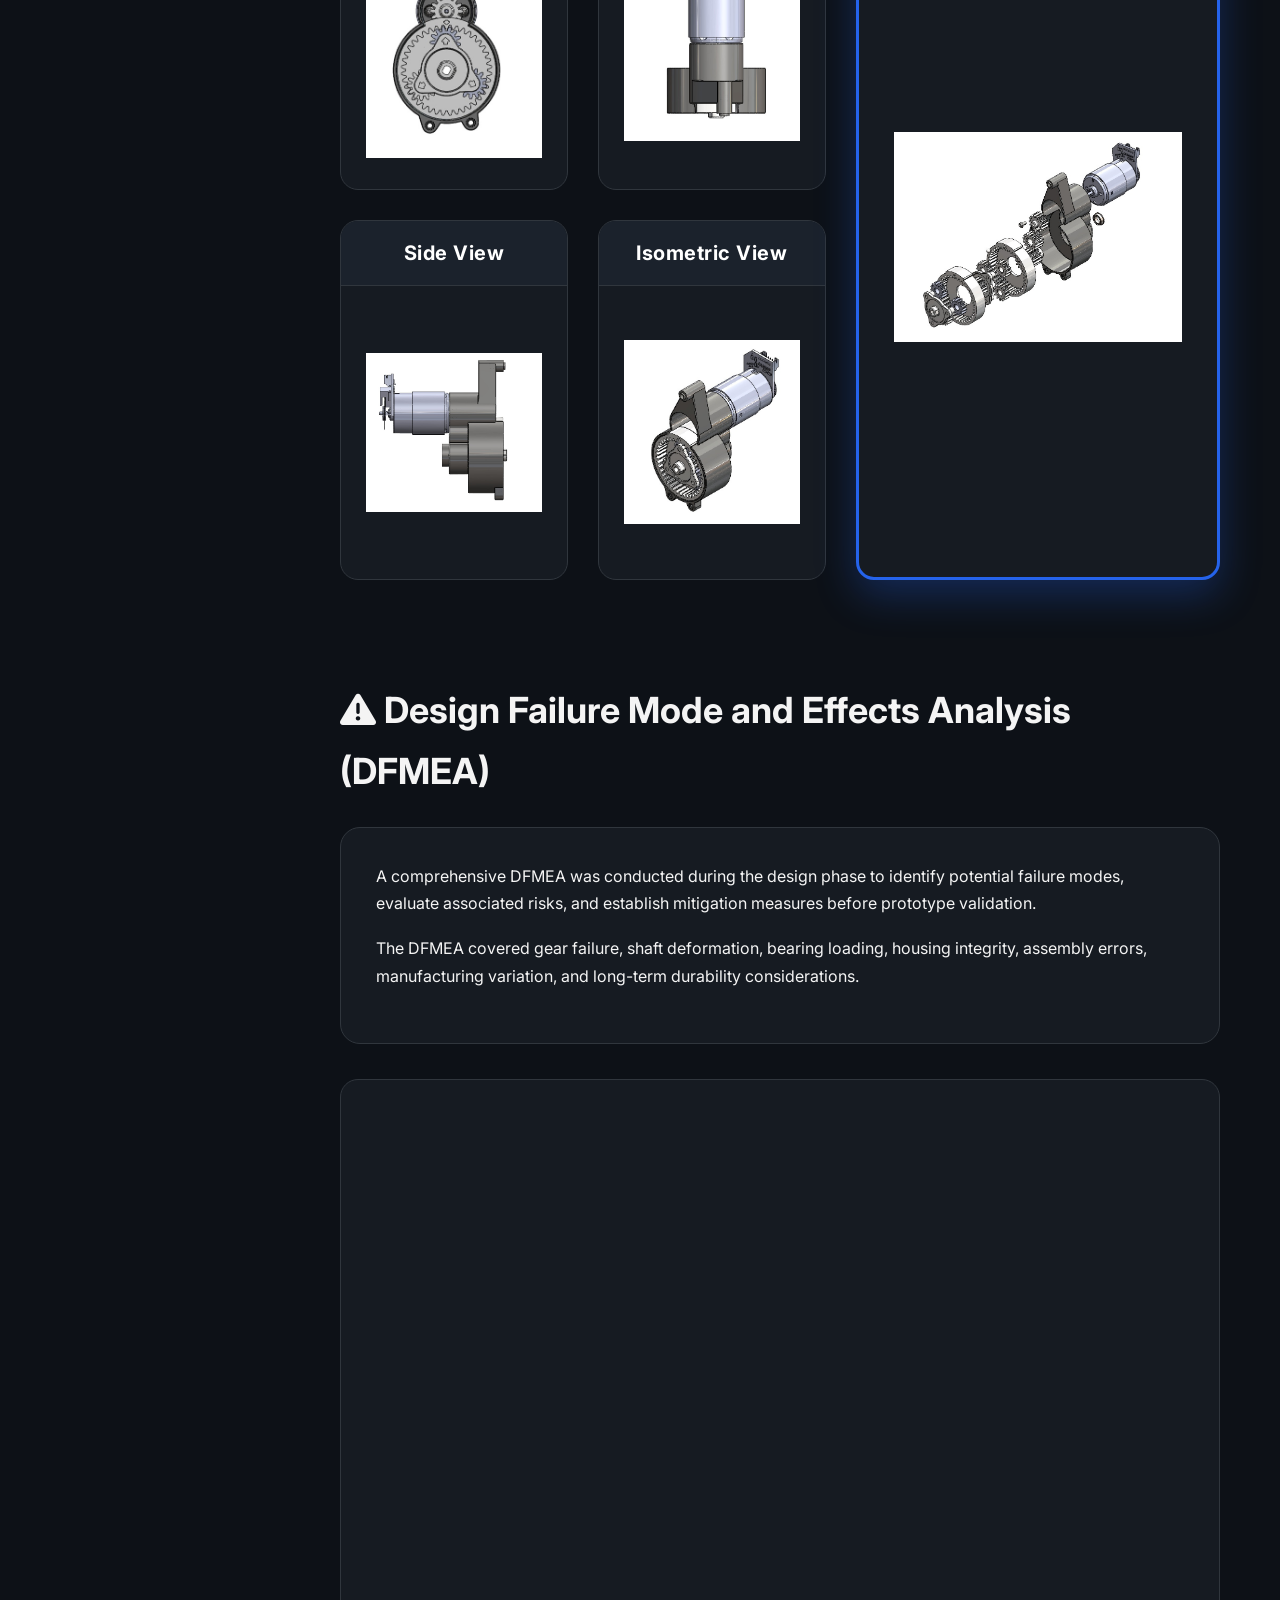
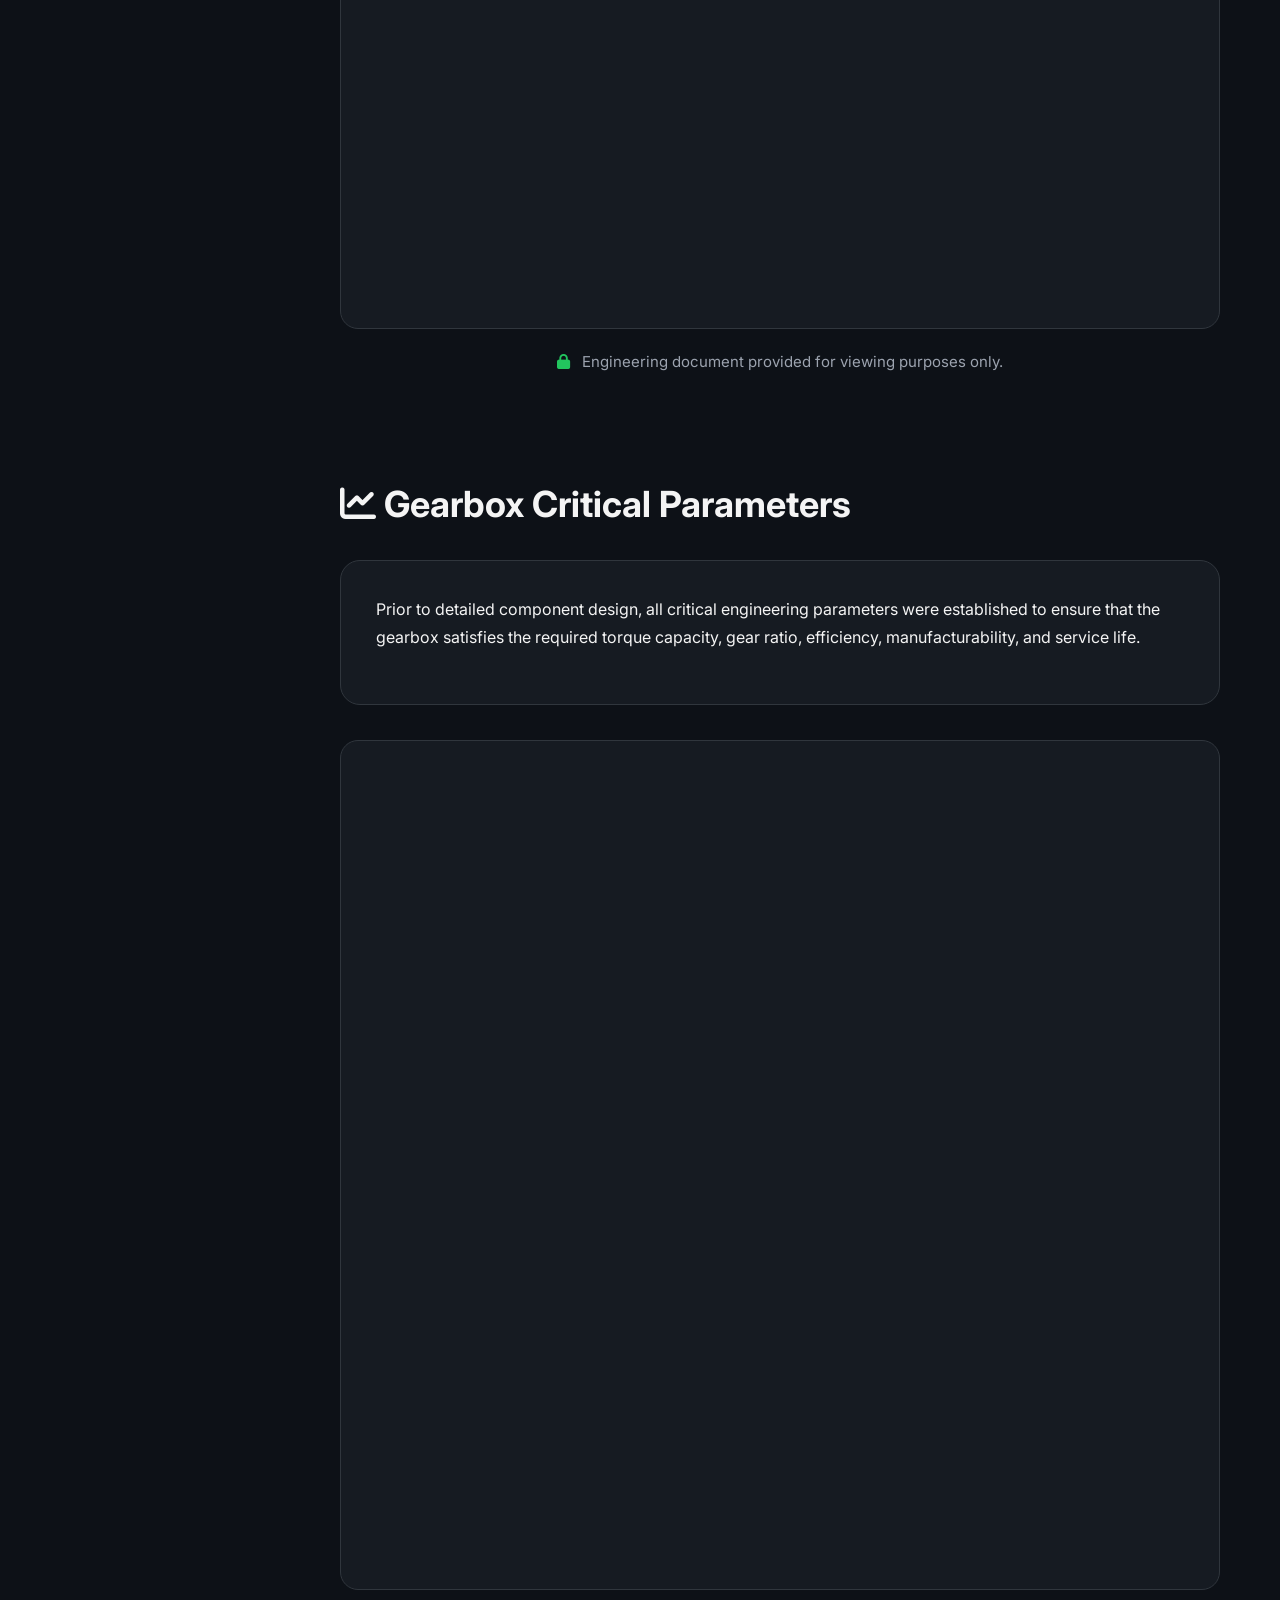
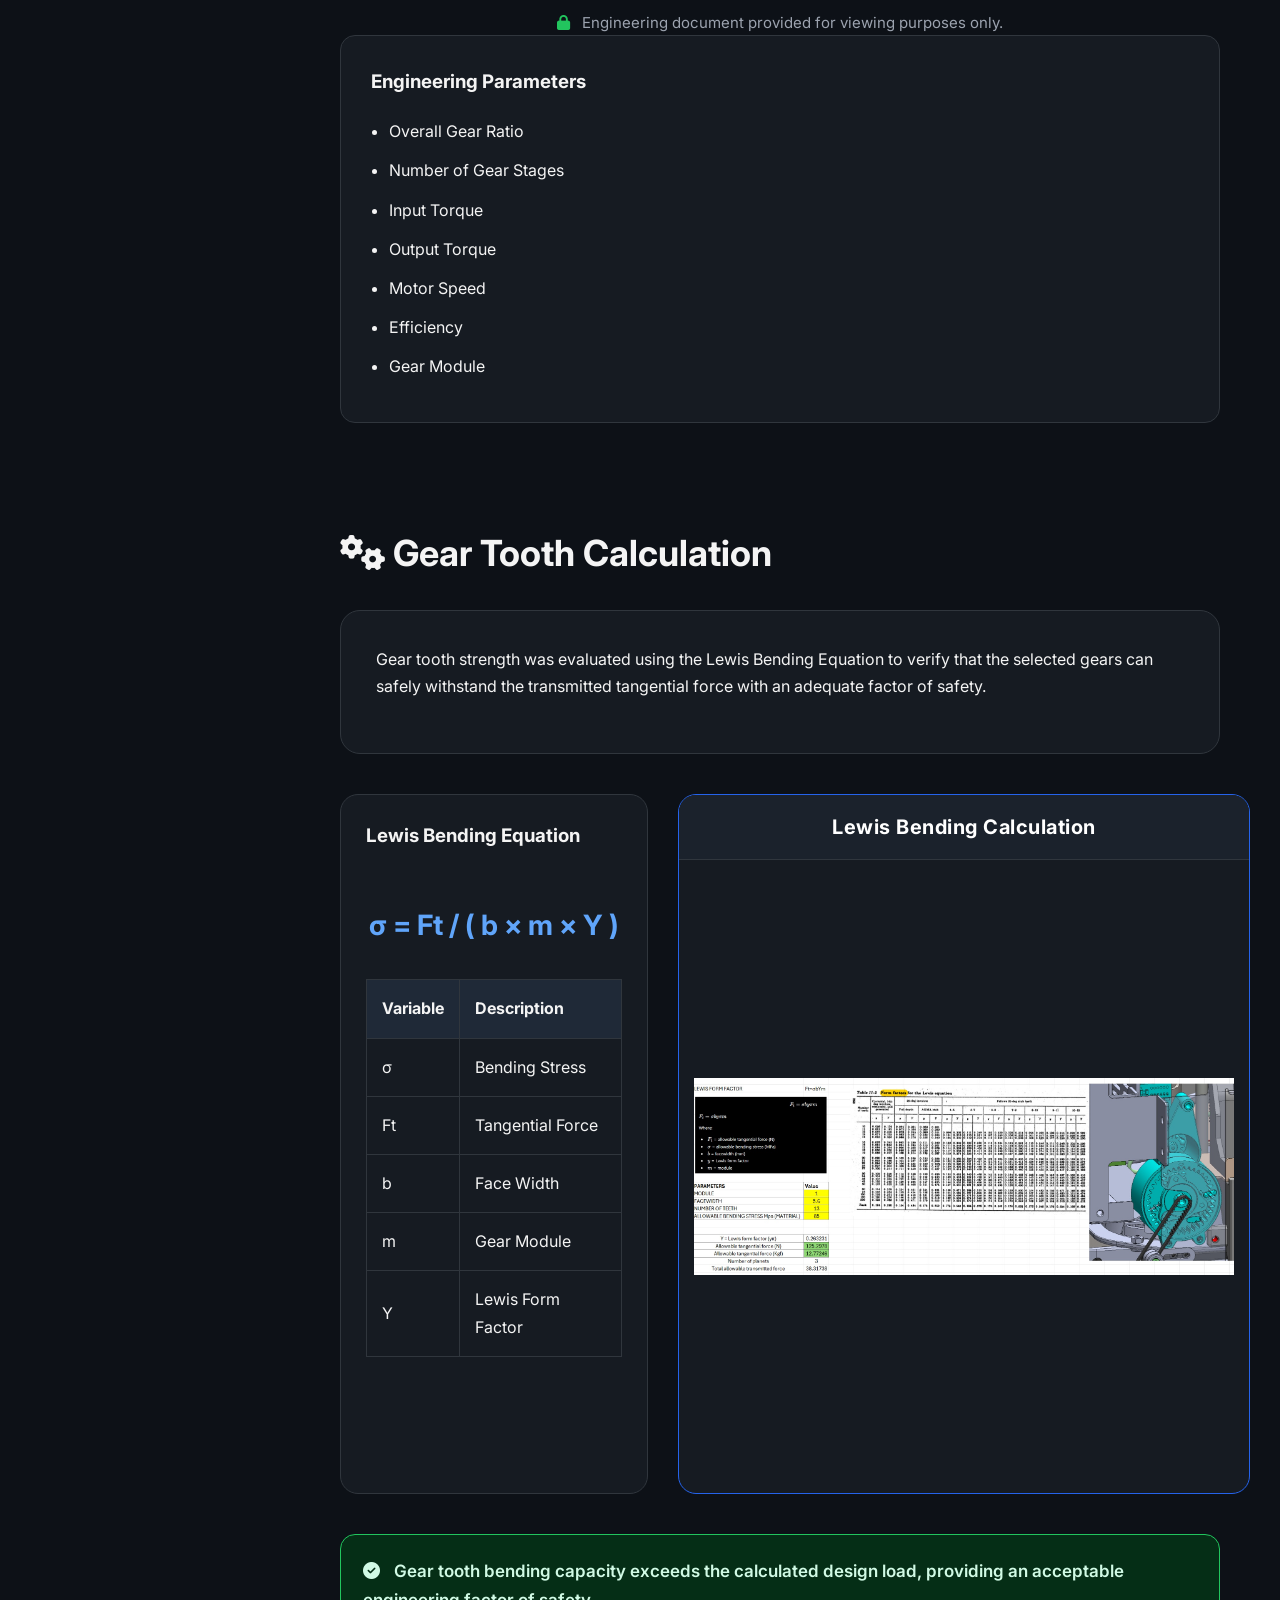
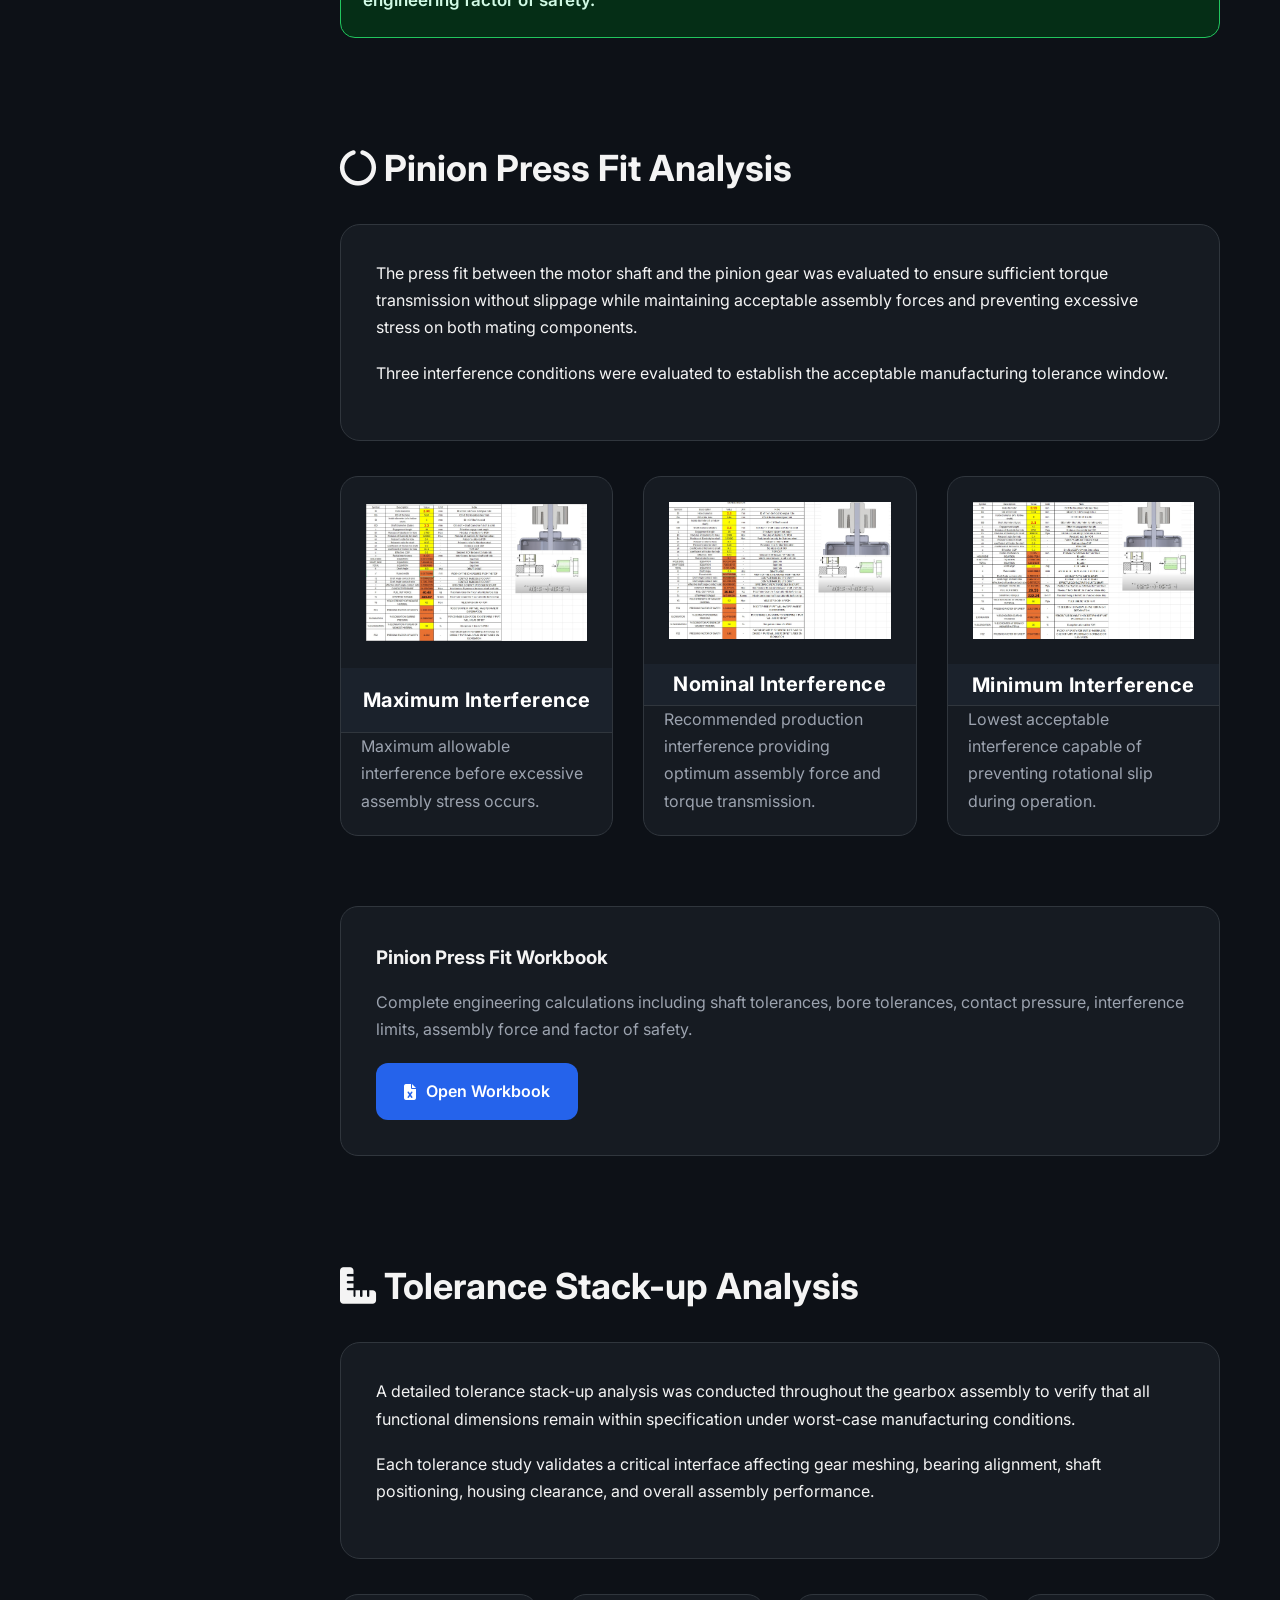
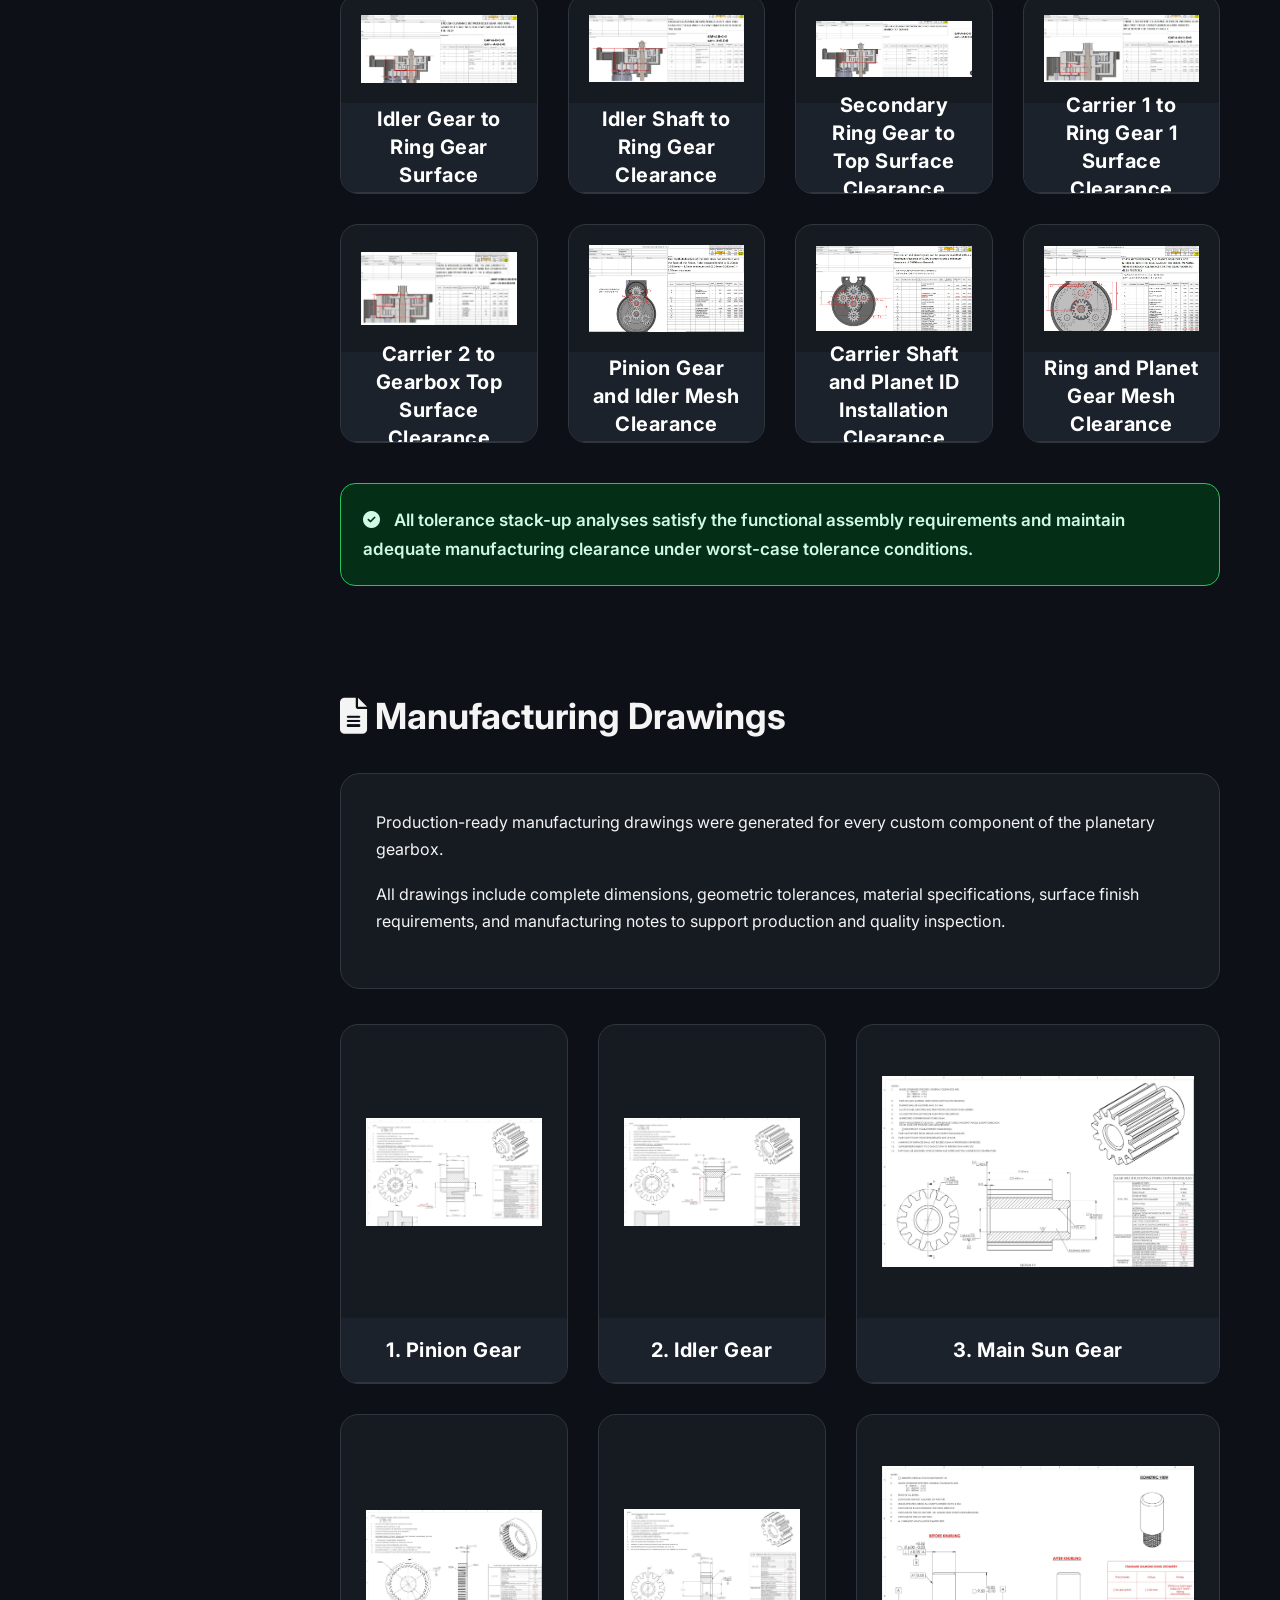
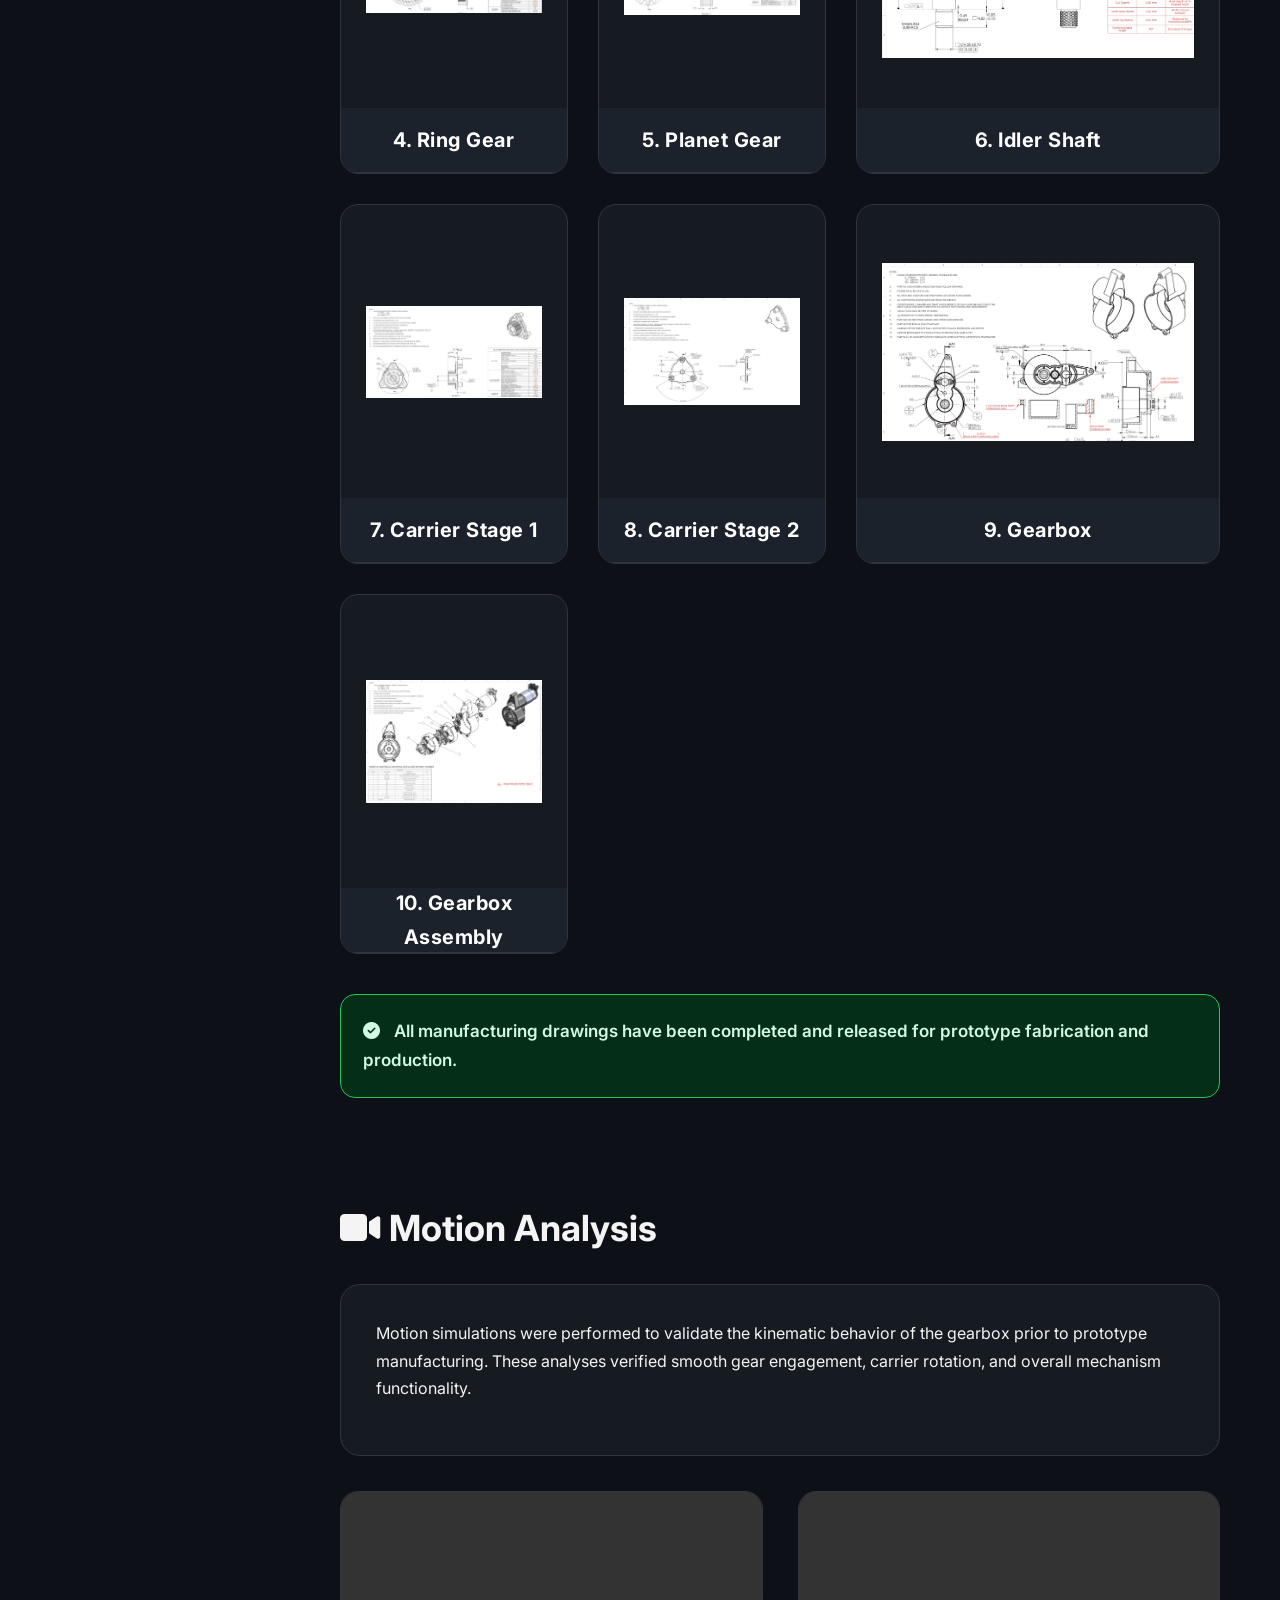
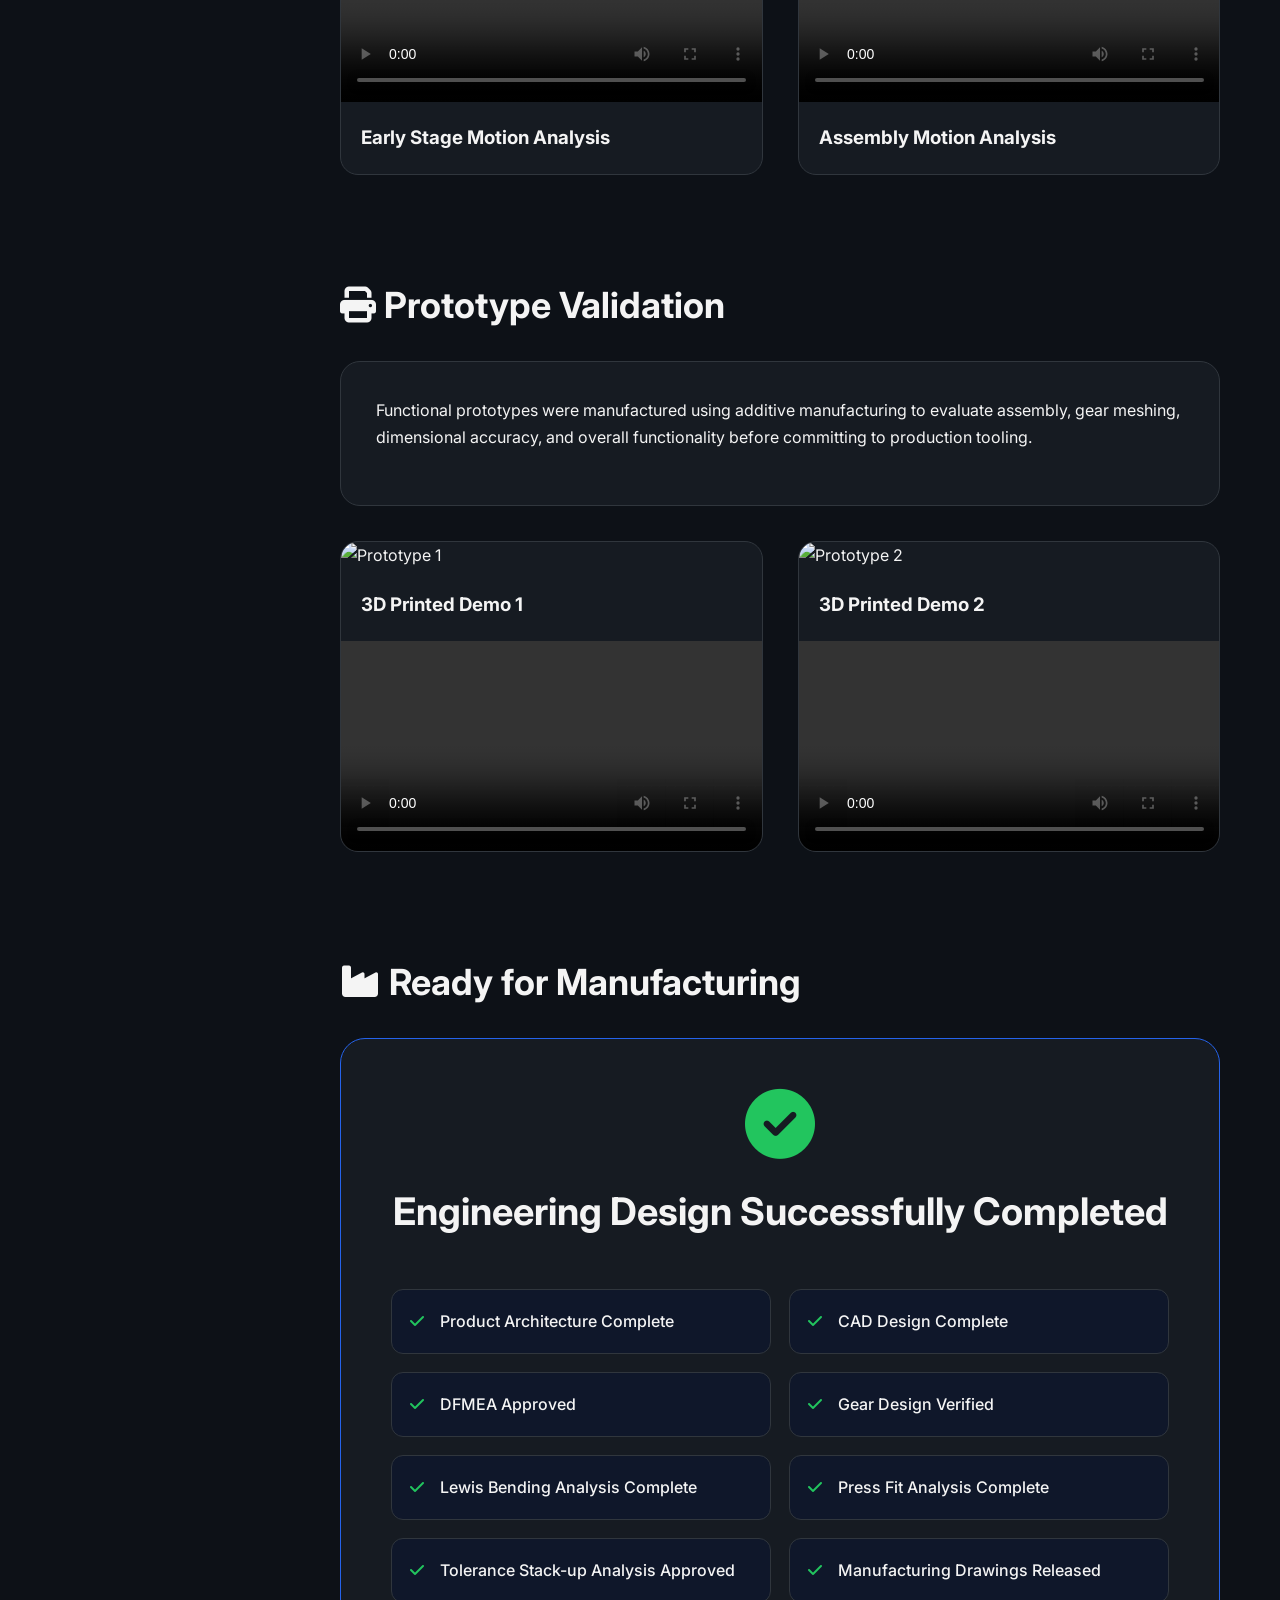
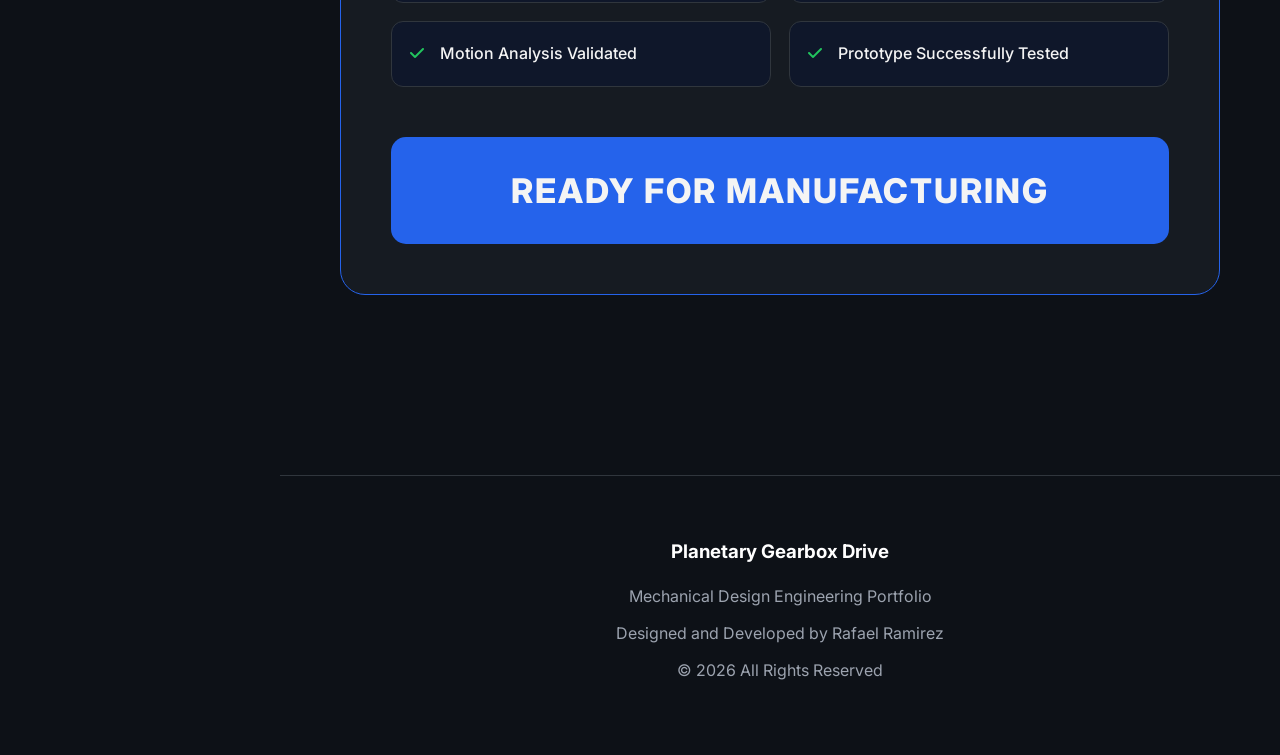
==== commit ad9cde1c: "Update index.html" ====
--- a/Projects/Planetary-Gearbox-Drive/index.html
+++ b/Projects/Planetary-Gearbox-Drive/index.html
@@ -816,7 +816,7 @@
 
             </div>
 
-            <div class="manufacturing-gallery">
+            <div class="gallery drawings-gallery">
 
                 <!-- 1 -->
 
--- a/Projects/Planetary-Gearbox-Drive/style.css
+++ b/Projects/Planetary-Gearbox-Drive/style.css
@@ -1320,6 +1320,97 @@
 @media(max-width:500px){
 
     .tsa-gallery{
+
+        grid-template-columns:1fr;
+
+    }
+
+}
+
+/* ===========================
+   MANUFACTURING DRAWINGS
+=========================== */
+
+.manufacturing-gallery{
+
+    display:grid;
+
+    grid-template-columns:repeat(5,1fr);
+
+    gap:30px;
+
+    margin-top:35px;
+
+    align-items:stretch;
+
+}
+
+.manufacturing-gallery .gallery-card{
+
+    display:flex;
+
+    flex-direction:column;
+
+    height:100%;
+
+}
+
+.manufacturing-gallery .gallery-card img{
+
+    width:100%;
+
+    height:240px;
+
+    object-fit:contain;
+
+    padding:20px;
+
+}
+
+.manufacturing-gallery .gallery-card h3{
+
+    display:flex;
+
+    align-items:center;
+
+    justify-content:center;
+
+    min-height:80px;
+
+    padding:15px;
+
+    text-align:center;
+
+    font-size:16px;
+
+    font-weight:600;
+
+    line-height:1.4;
+
+}
+@media(max-width:1200px){
+
+    .manufacturing-gallery{
+
+        grid-template-columns:repeat(3,1fr);
+
+    }
+
+}
+
+@media(max-width:768px){
+
+    .manufacturing-gallery{
+
+        grid-template-columns:repeat(2,1fr);
+
+    }
+
+}
+
+@media(max-width:500px){
+
+    .manufacturing-gallery{
 
         grid-template-columns:1fr;
 
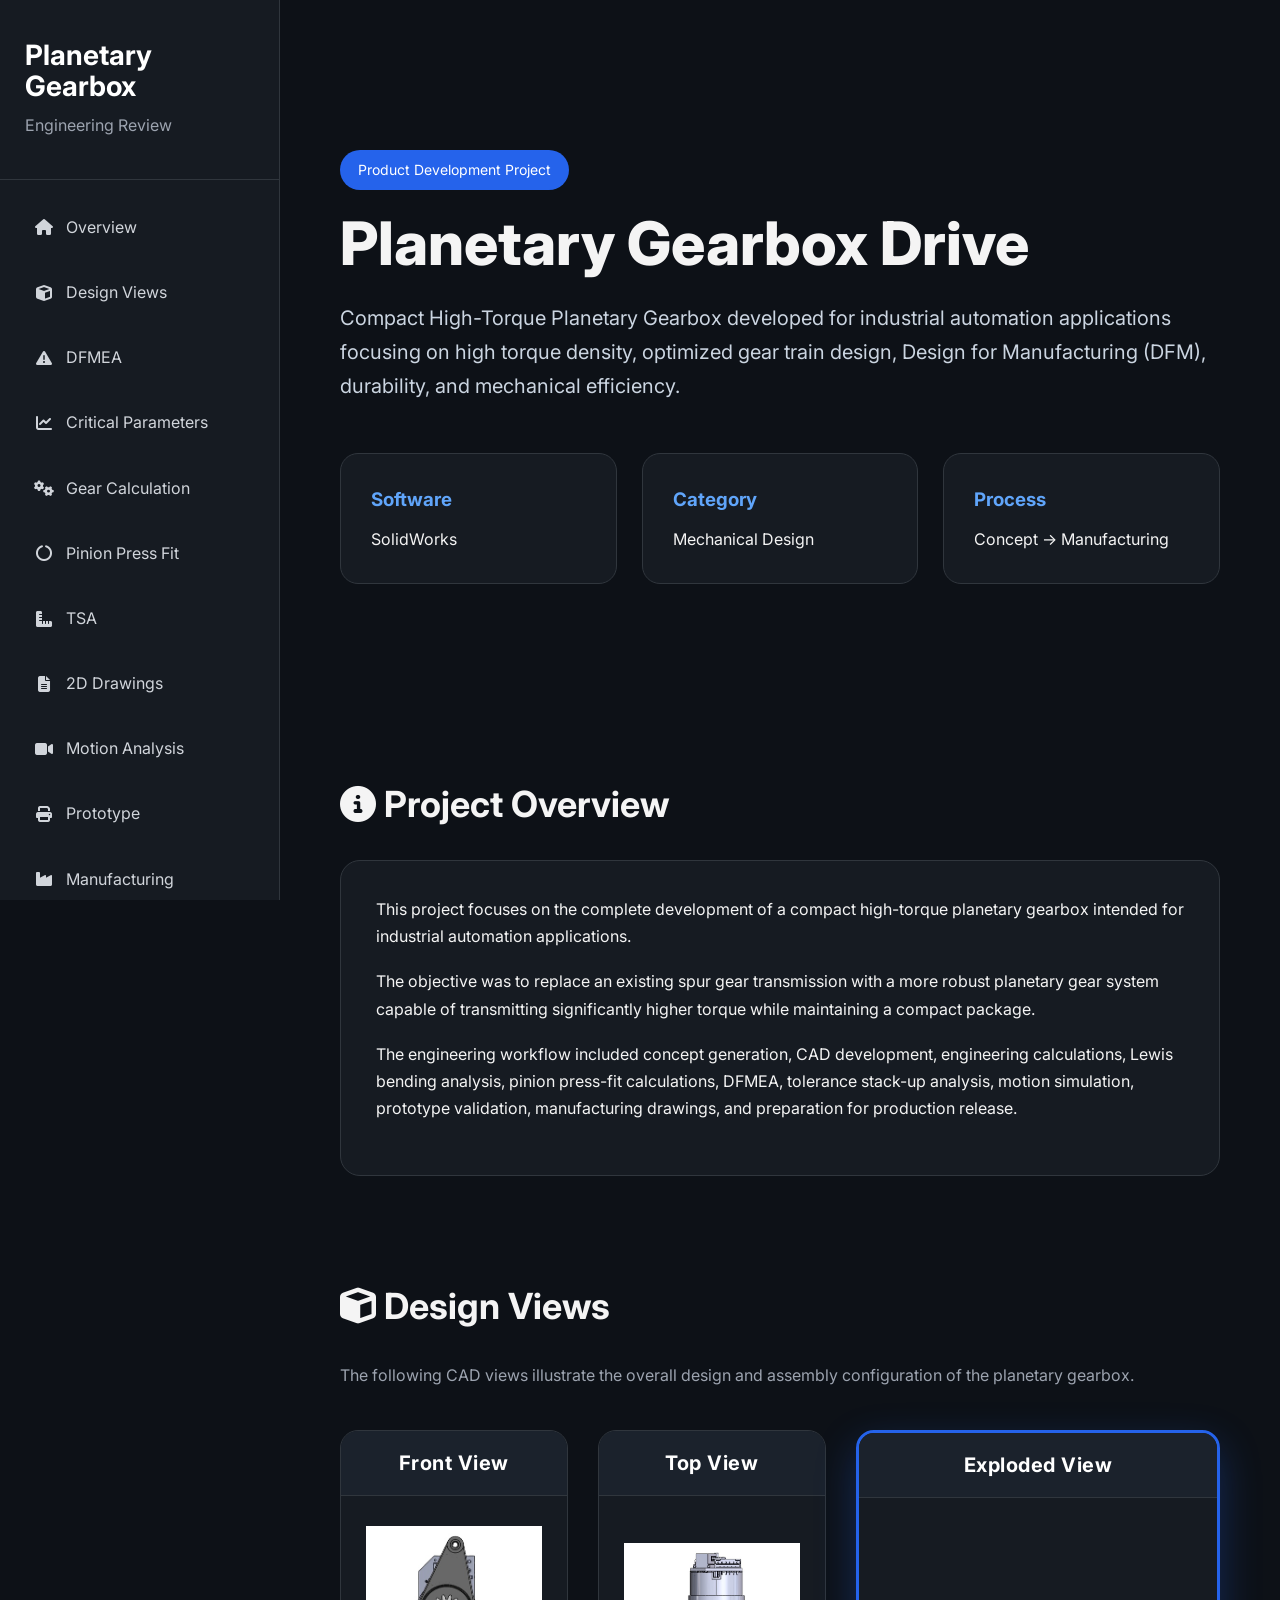
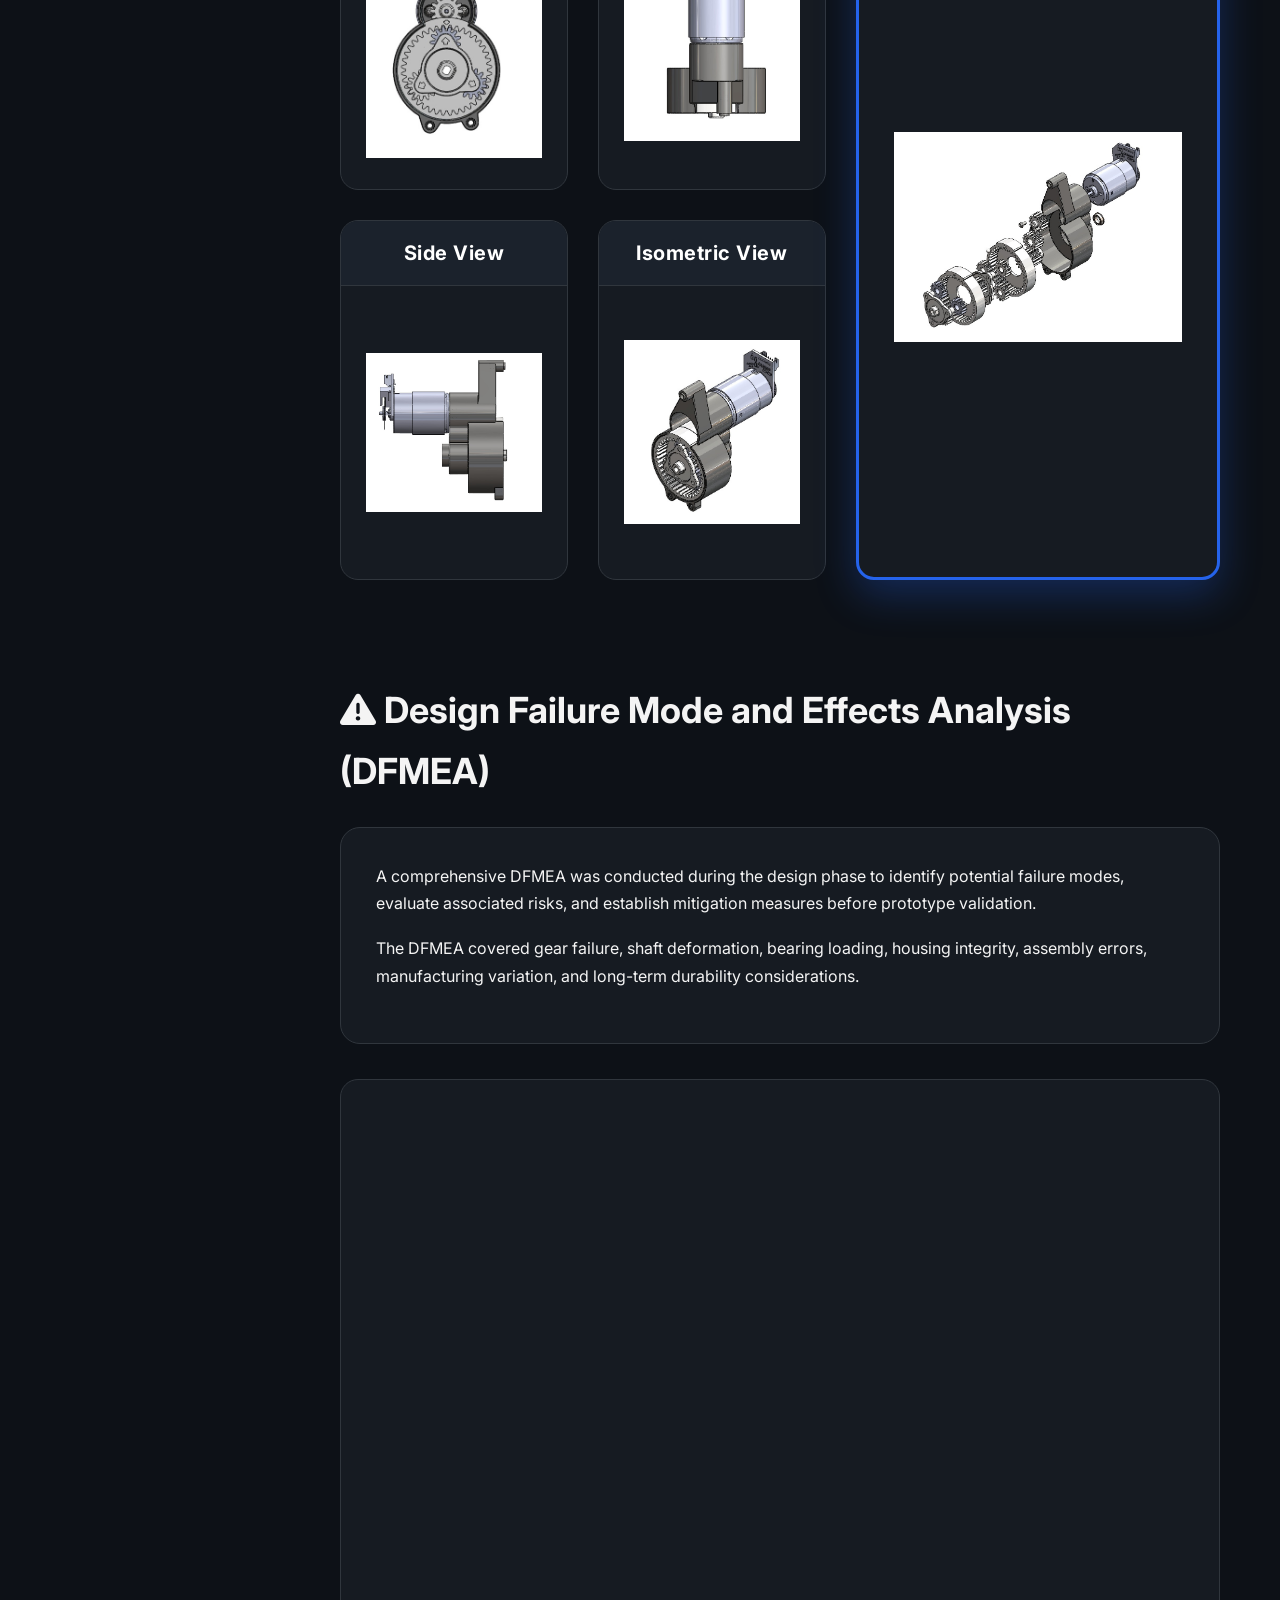
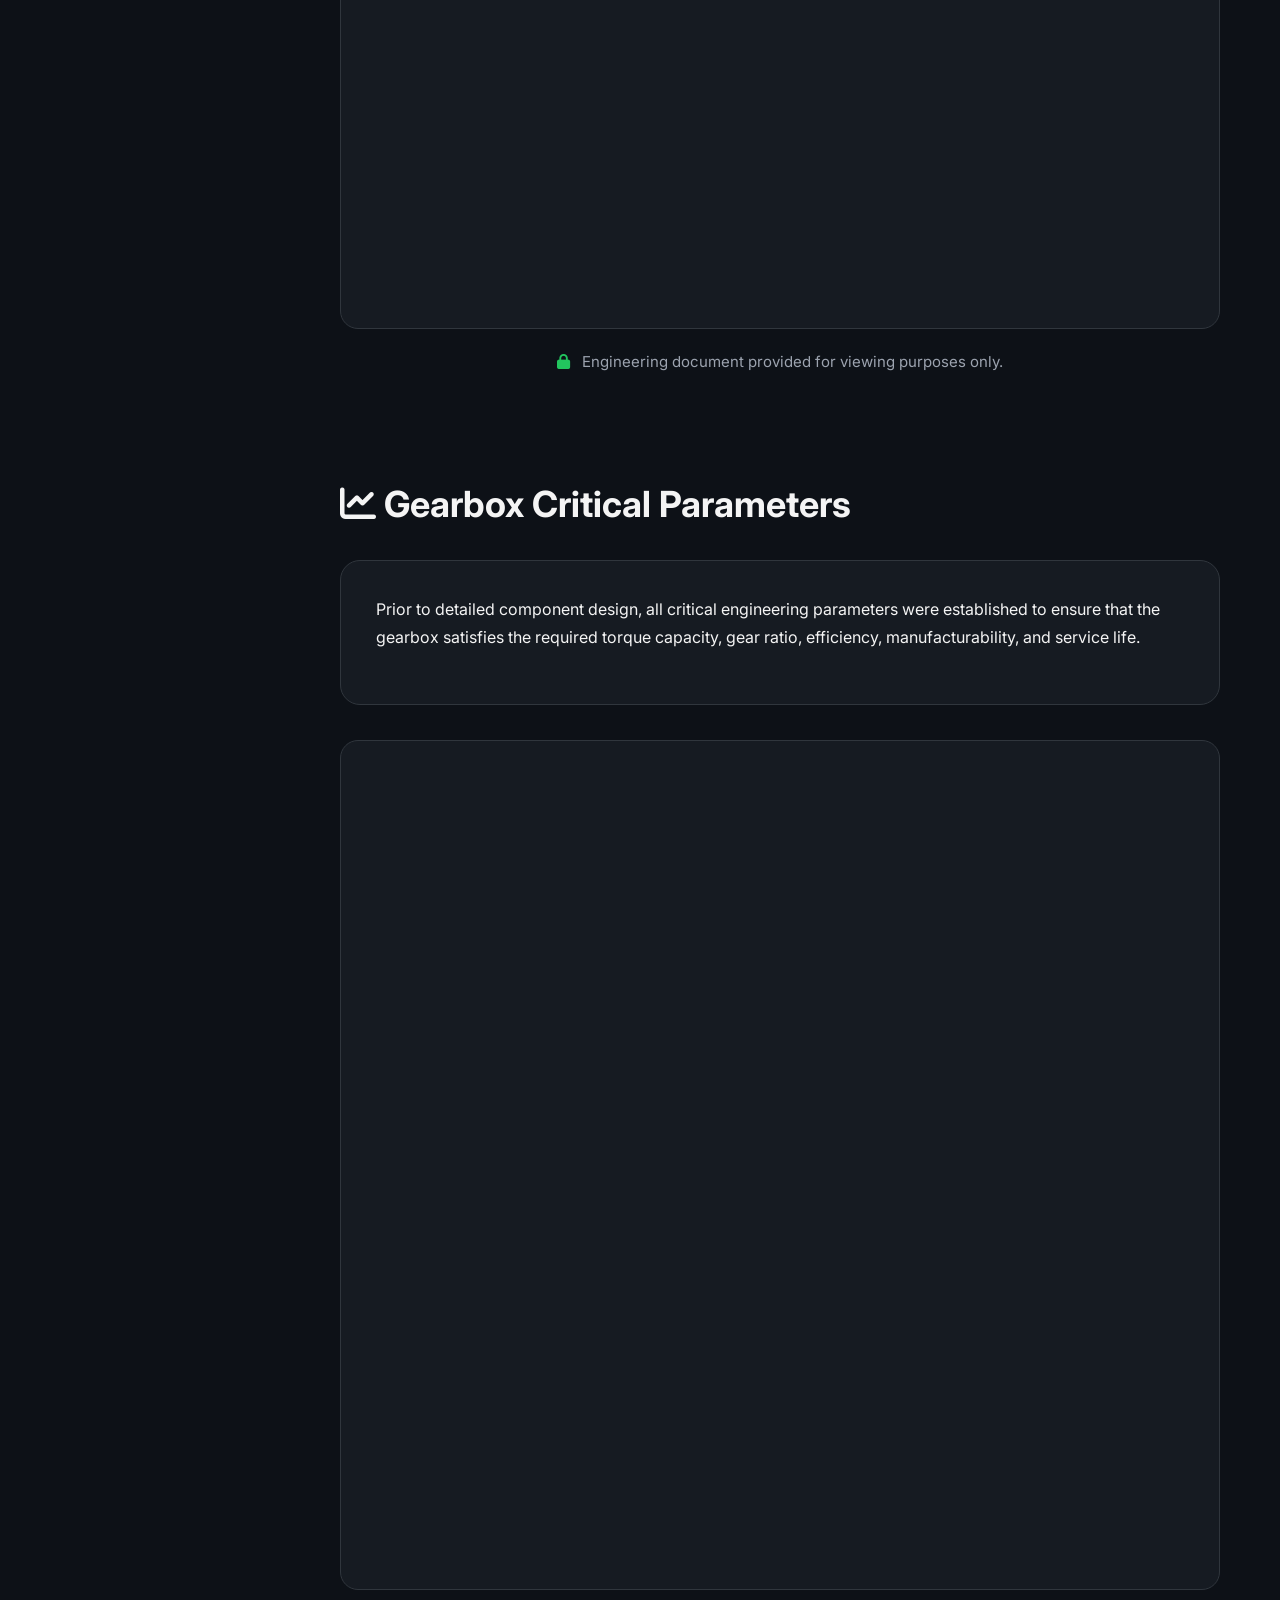
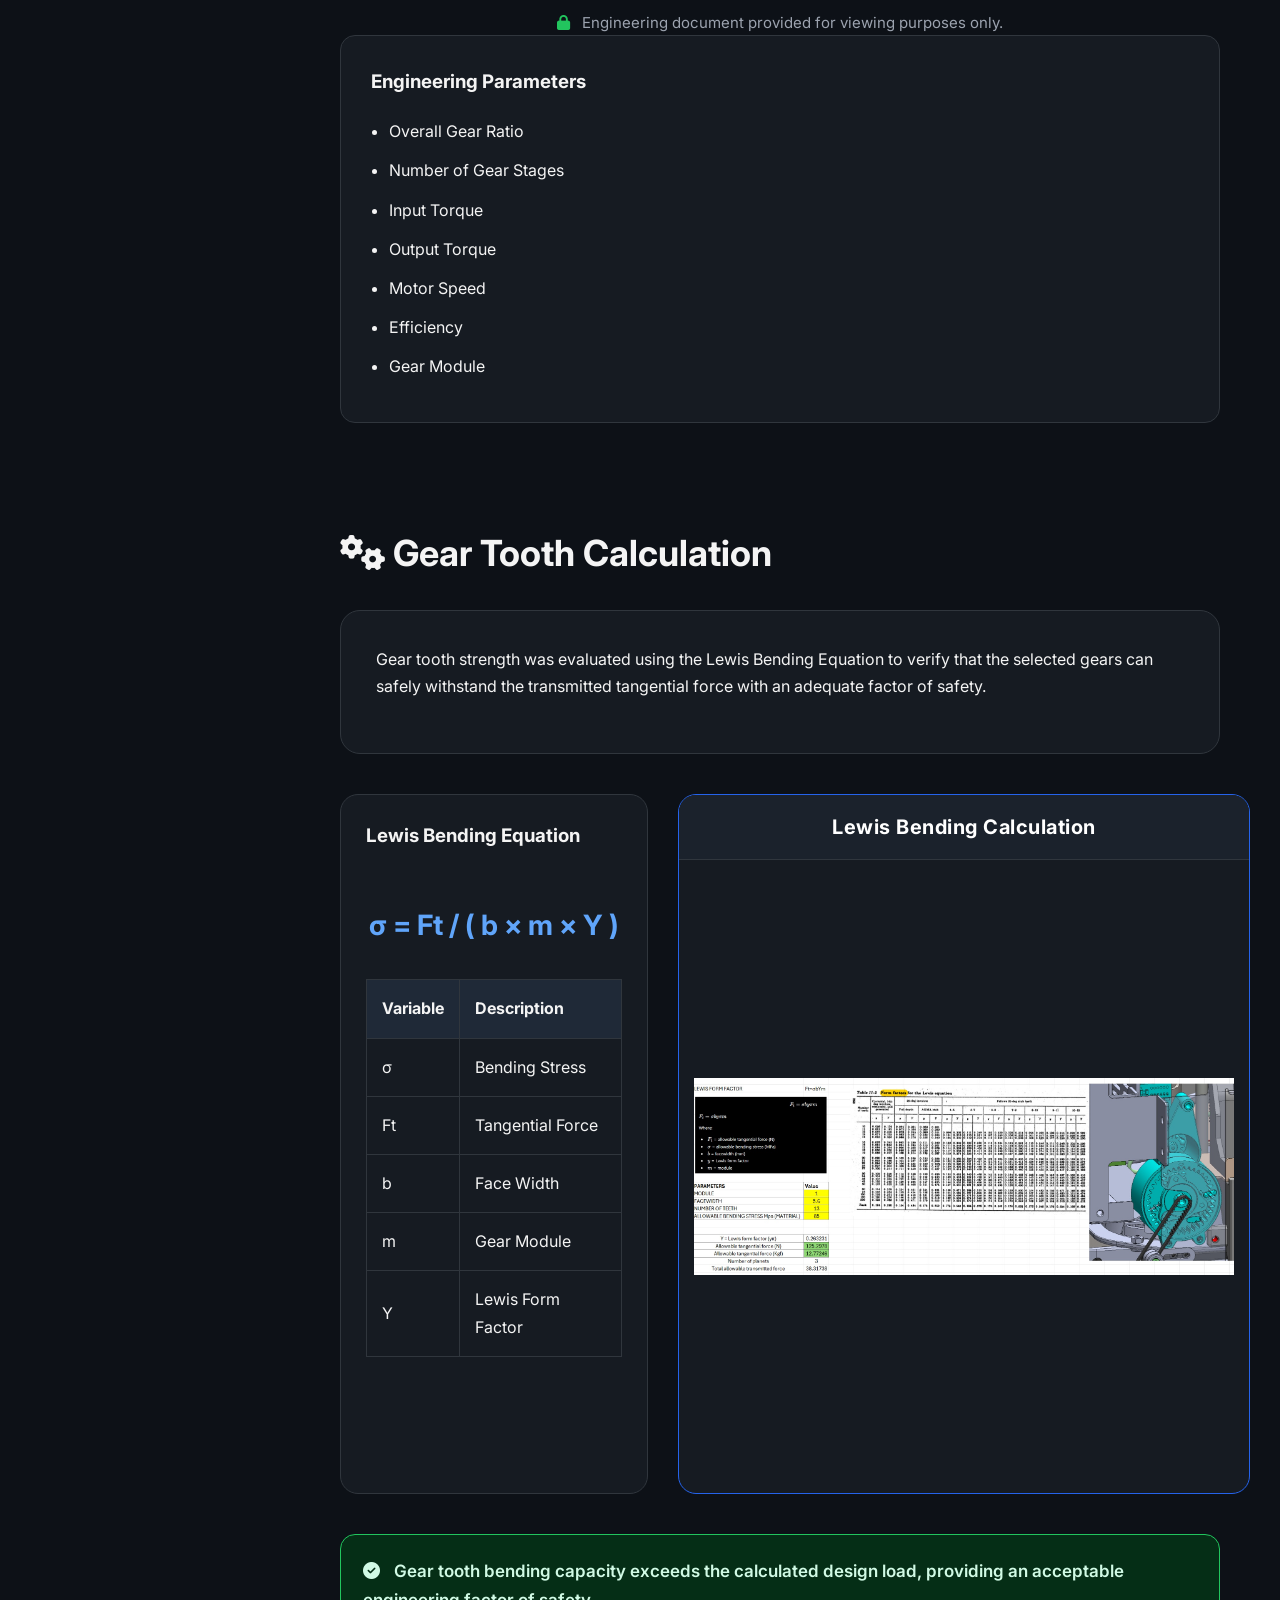
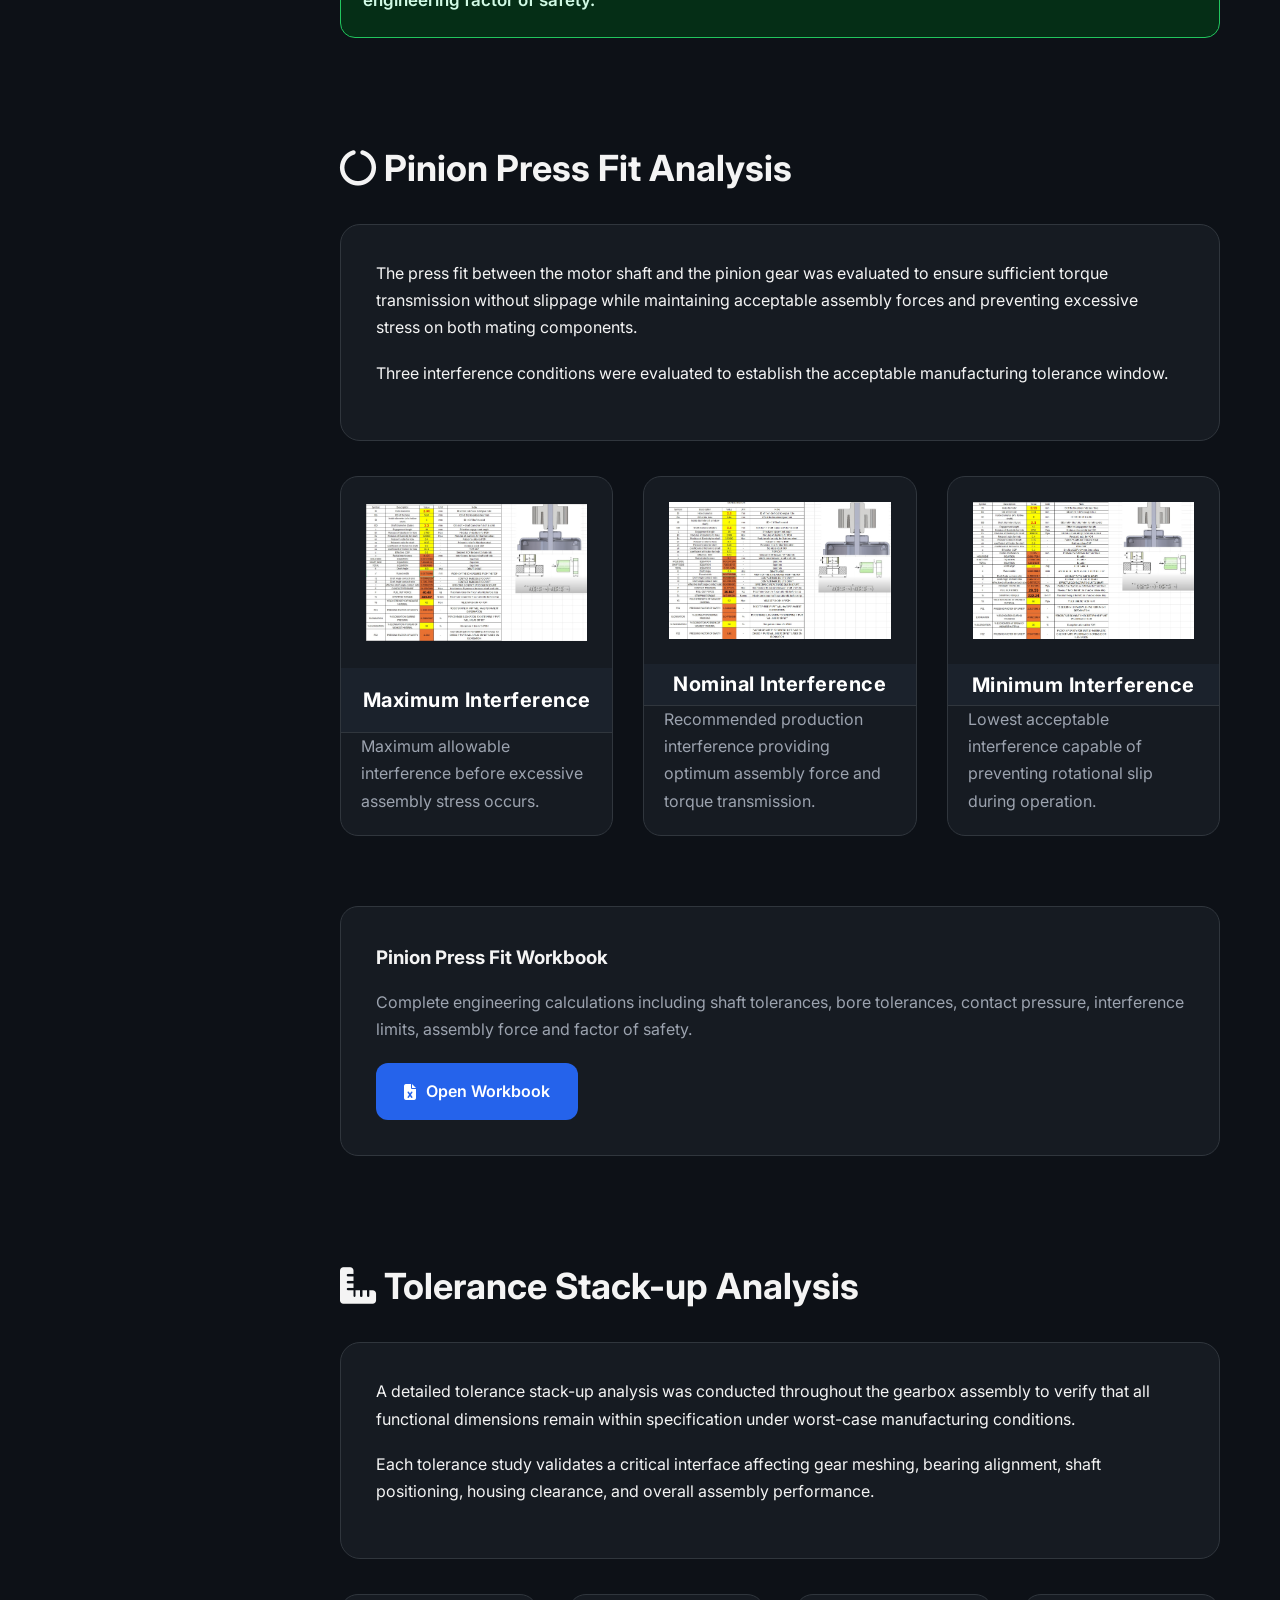
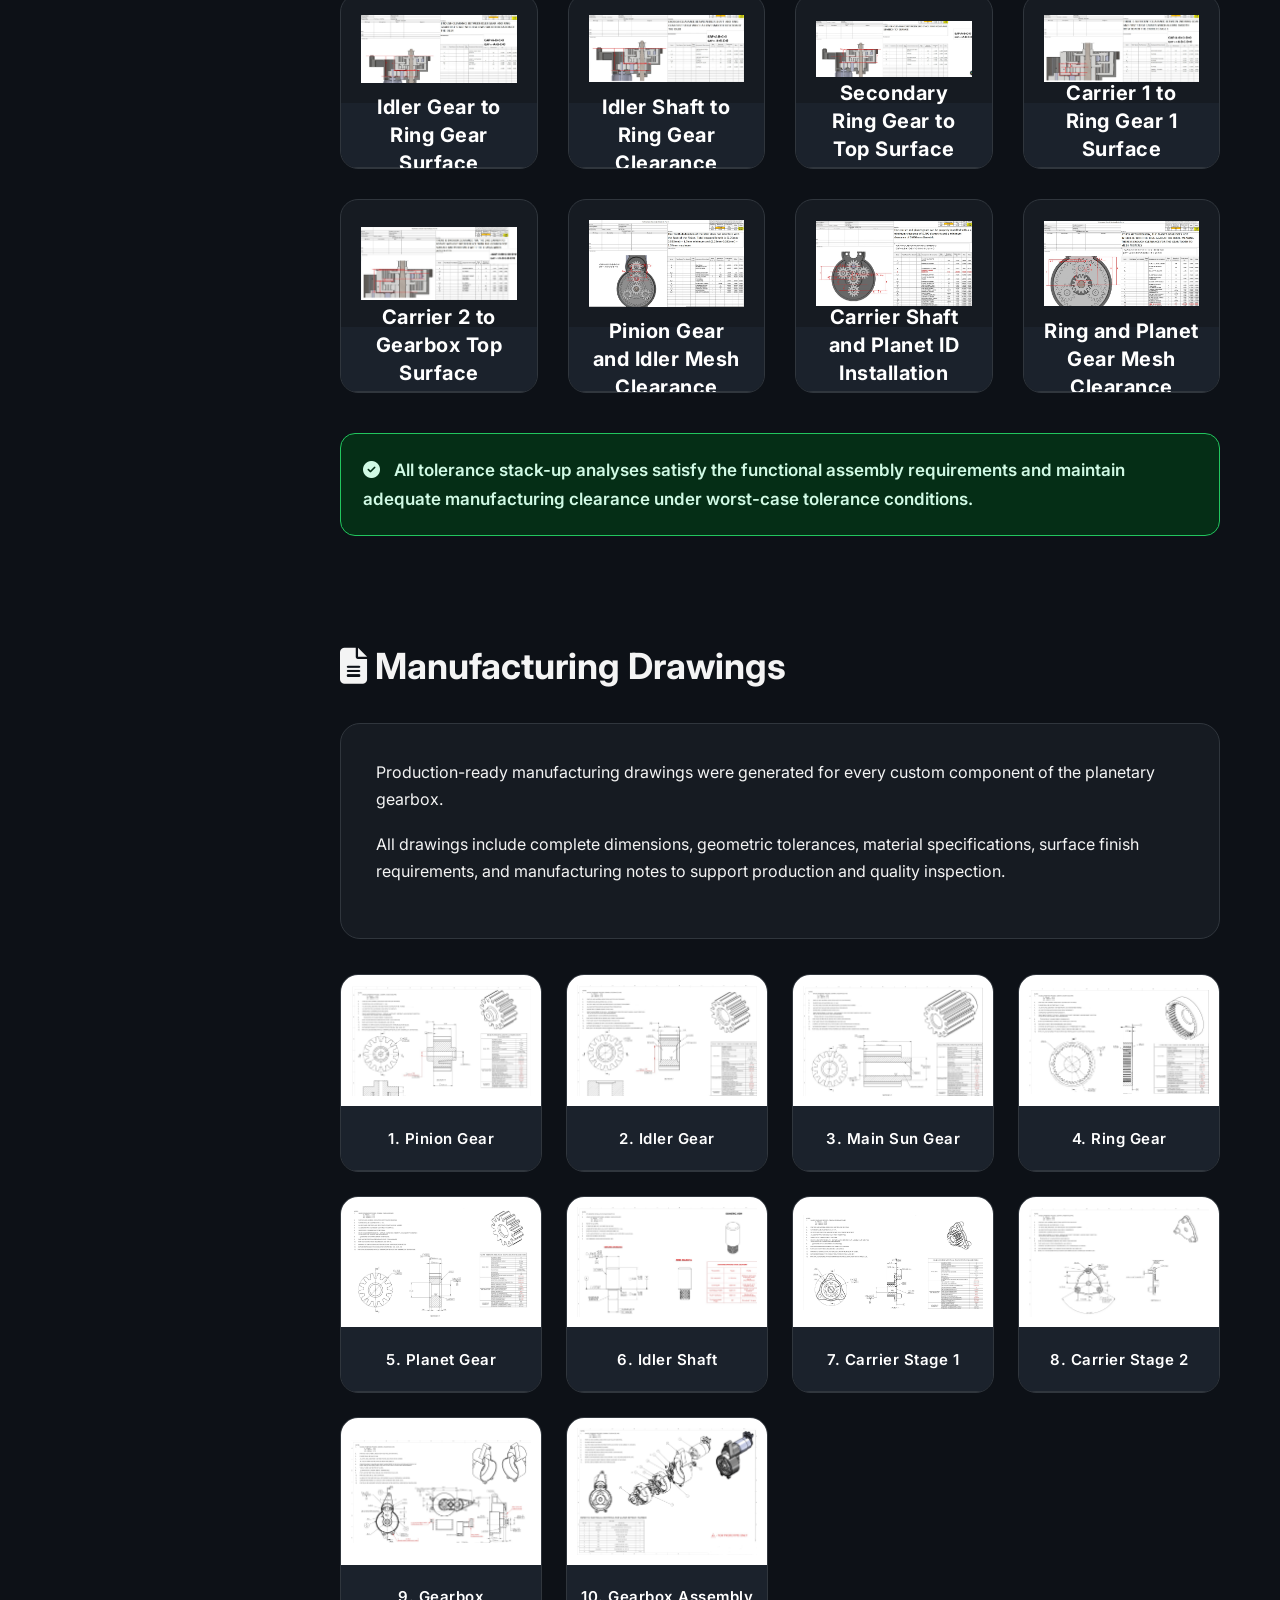
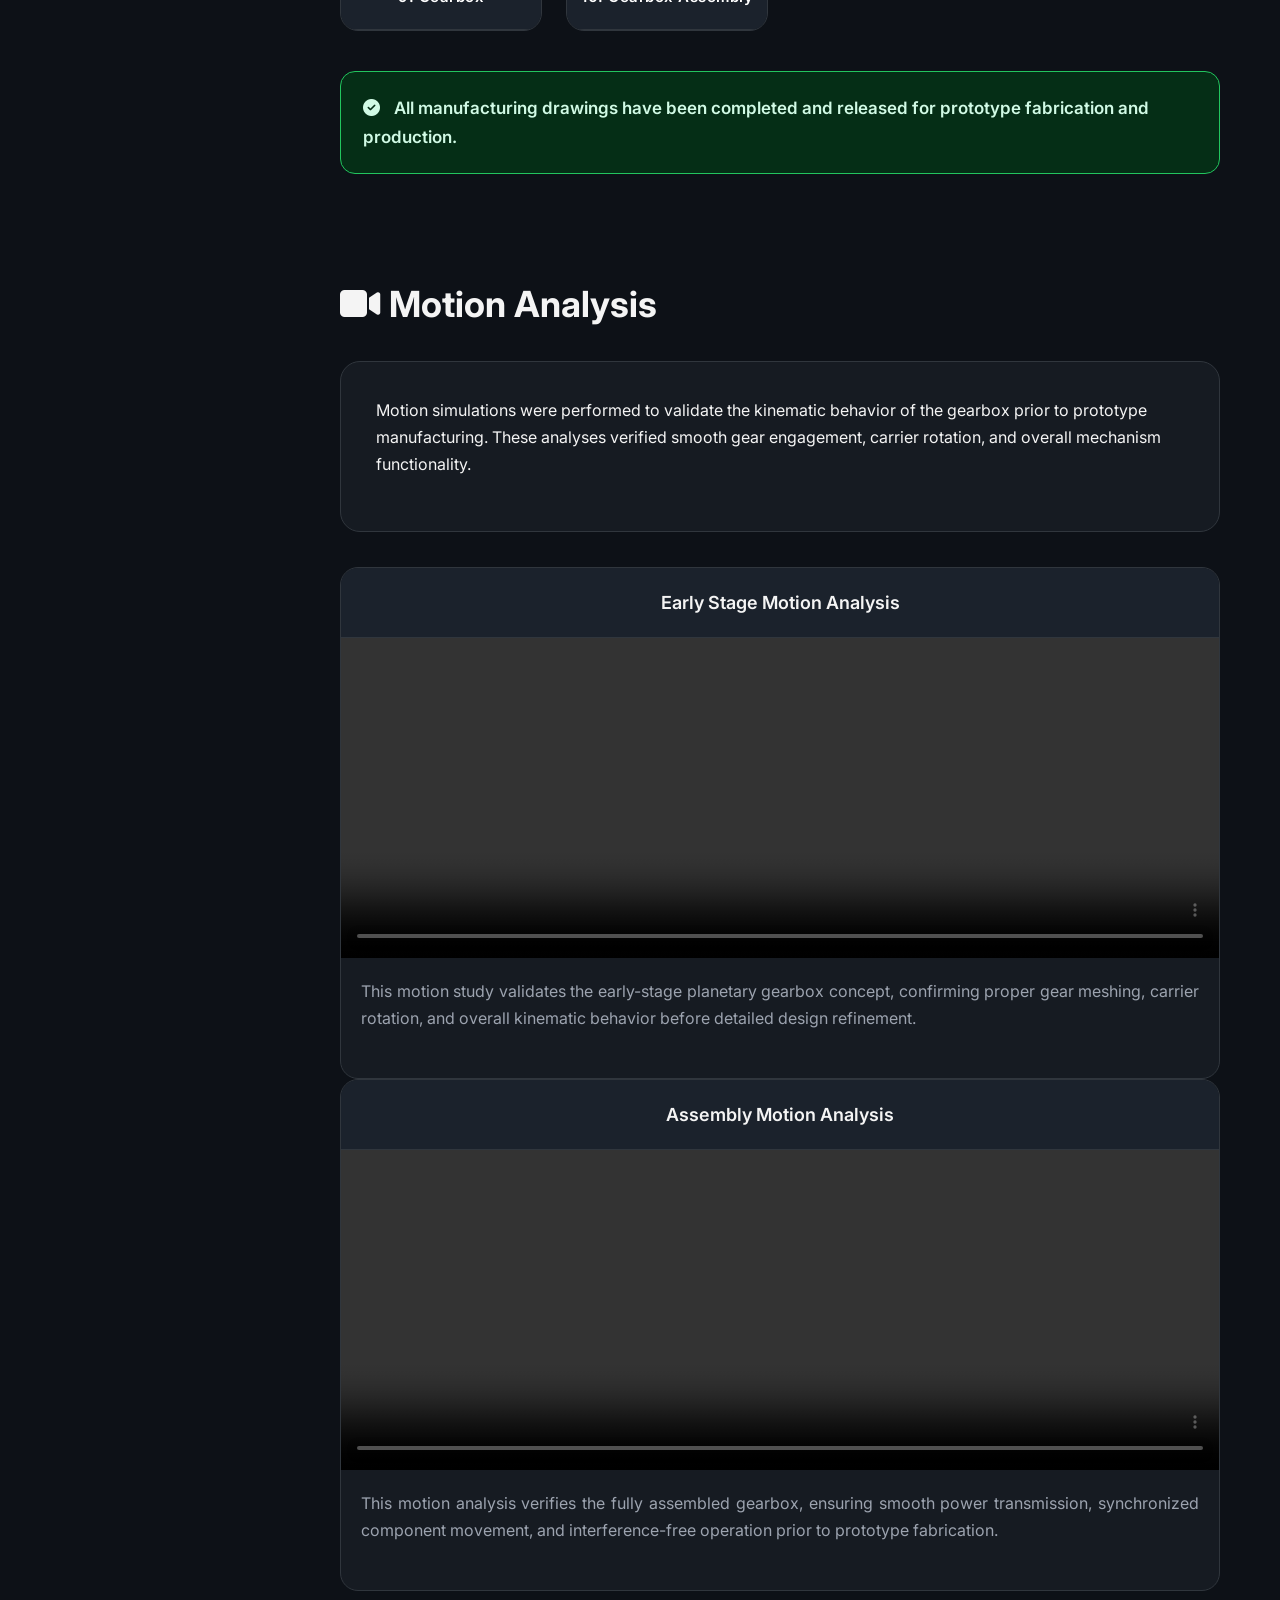
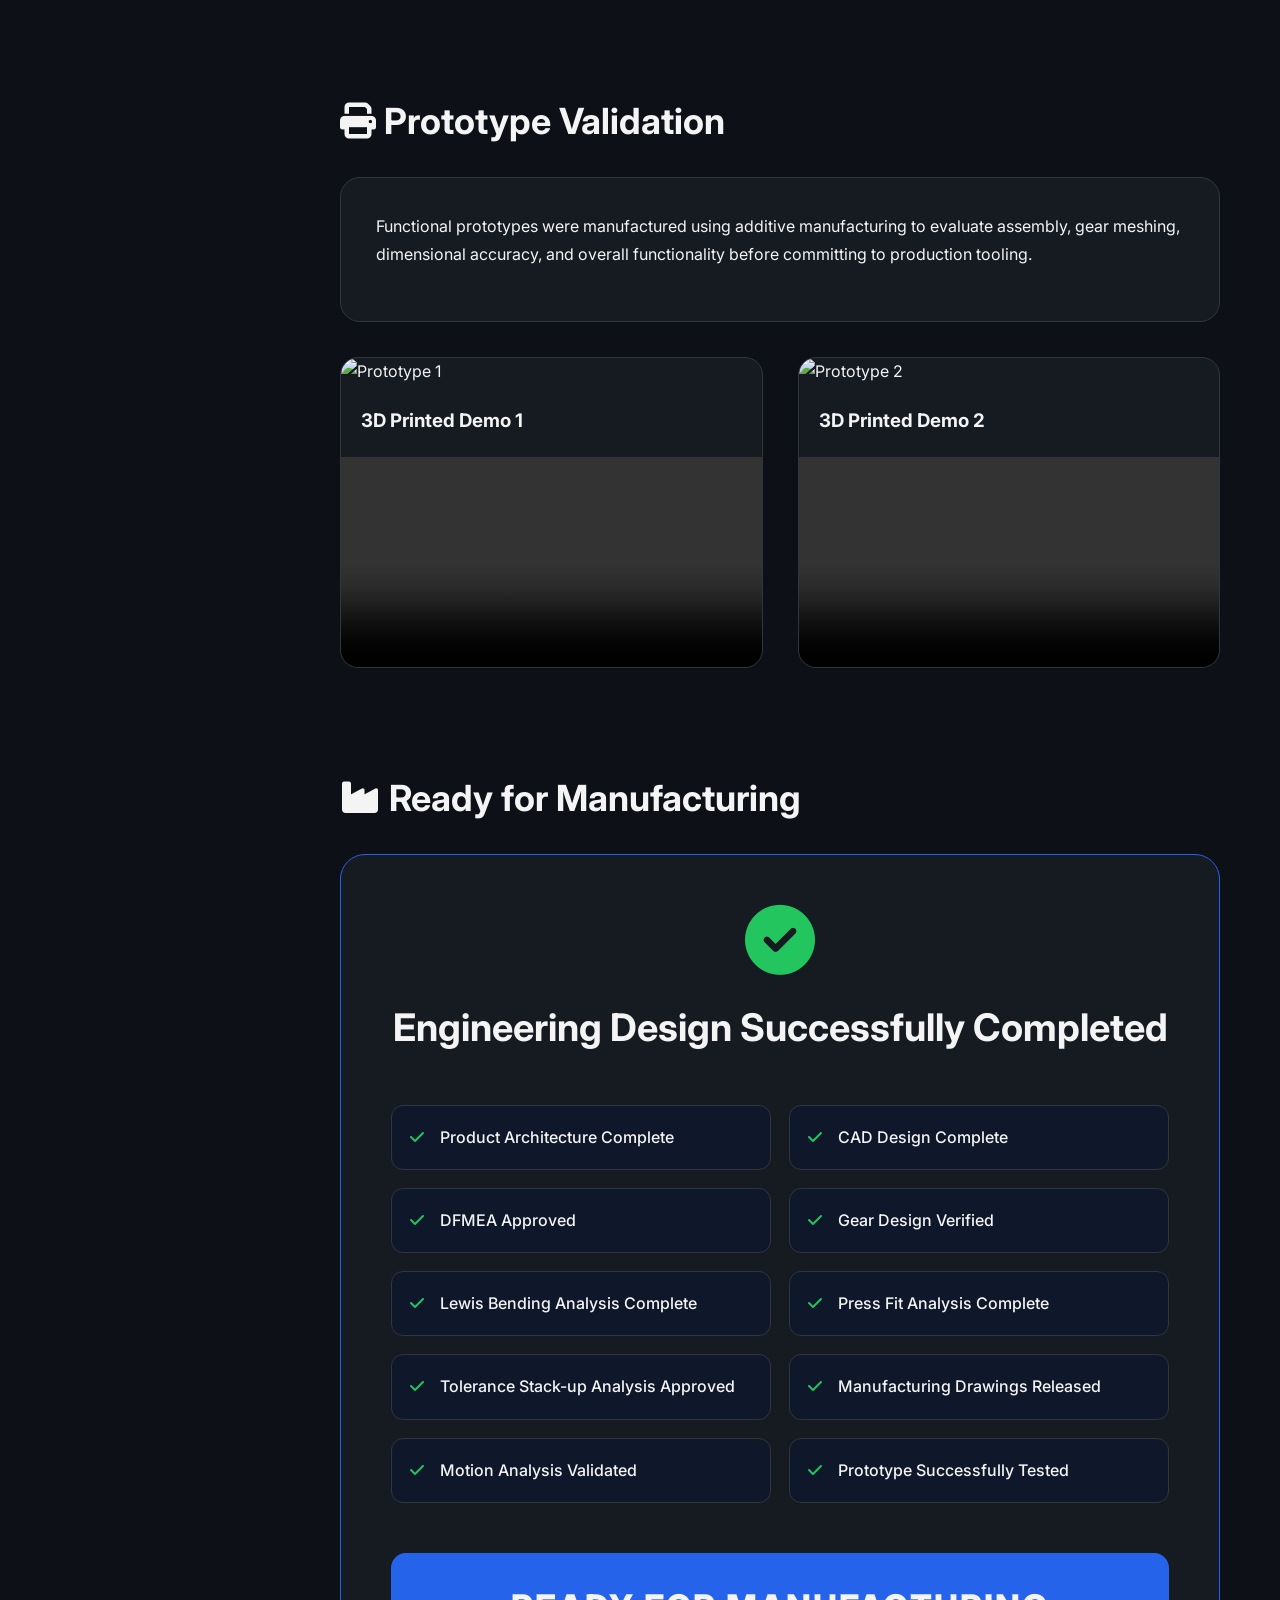
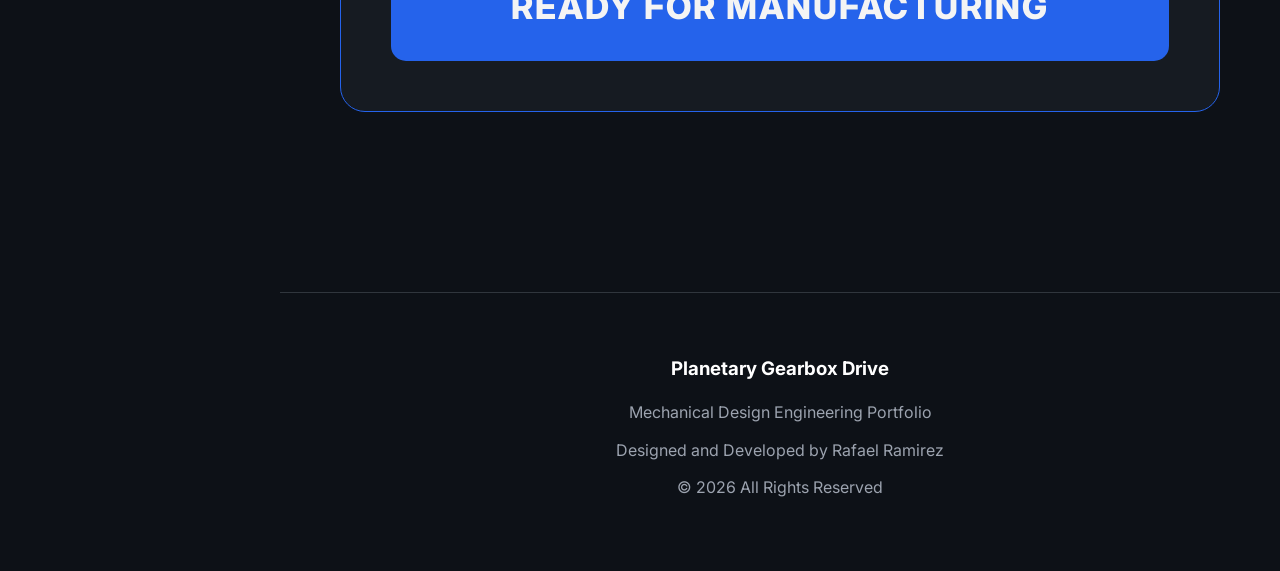
==== commit 0322d4e5: "Update index.html" ====
--- a/Projects/Planetary-Gearbox-Drive/index.html
+++ b/Projects/Planetary-Gearbox-Drive/index.html
@@ -982,35 +982,39 @@
 
             </div>
 
-            <div class="video-grid">
-
-                <!-- VIDEO 1 -->
+            <div class="video-card">
+
+    <h3>Early Stage Motion Analysis</h3>
+
+    <video controls preload="metadata">
+        <source src="videos/early-motion-analysis.mp4" type="video/mp4">
+    </video>
+
+    <p>
+        This motion study validates the early-stage planetary gearbox concept,
+        confirming proper gear meshing, carrier rotation, and overall kinematic
+        behavior before detailed design refinement.
+    </p>
+
+</div>
+
+                <!-- VIDEO 2 -->
 
                 <div class="video-card">
 
-                    <video controls preload="metadata">
-
-                        <source src="videos/early-motion-analysis.mp4" type="video/mp4">
-
-                    </video>
-
-                    <h3>Early Stage Motion Analysis</h3>
-
-                </div>
-
-                <!-- VIDEO 2 -->
-
-                <div class="video-card">
-
-                    <video controls preload="metadata">
-
-                        <source src="videos/assembly-analysis.mp4" type="video/mp4">
-
-                    </video>
-
-                    <h3>Assembly Motion Analysis</h3>
-
-                </div>
+    <h3>Assembly Motion Analysis</h3>
+
+    <video controls preload="metadata">
+        <source src="videos/assembly-analysis.mp4" type="video/mp4">
+    </video>
+
+    <p>
+        This motion analysis verifies the fully assembled gearbox, ensuring
+        smooth power transmission, synchronized component movement, and
+        interference-free operation prior to prototype fabrication.
+    </p>
+
+</div>
 
             </div>
 
--- a/Projects/Planetary-Gearbox-Drive/style.css
+++ b/Projects/Planetary-Gearbox-Drive/style.css
@@ -896,8 +896,74 @@
 =========================== */
 
 .video-grid{
-
     display:grid;
+    grid-template-columns:repeat(2,1fr);
+    gap:35px;
+    align-items:stretch;
+}
+
+.video-card{
+    display:flex;
+    flex-direction:column;
+    background:#161b22;
+    border:1px solid #30363d;
+    border-radius:18px;
+    overflow:hidden;
+    transition:.35s;
+    height:100%;
+}
+
+.video-card:hover{
+    transform:translateY(-8px);
+    border-color:#2563eb;
+    box-shadow:0 20px 45px rgba(37,99,235,.20);
+}
+
+.video-card h3{
+    display:flex;
+    align-items:center;
+    justify-content:center;
+    min-height:70px;          /* Same title height */
+    padding:12px;
+    margin:0;
+    background:#1b222c;
+    border-bottom:1px solid #30363d;
+    text-align:center;
+    font-size:18px;
+    font-weight:600;
+    line-height:1.4;
+}
+
+.video-card video{
+    width:100%;
+    height:320px;             /* Same video size */
+    object-fit:cover;
+    display:block;
+    background:#000;
+}
+
+.video-card p{
+    flex:1;
+    min-height:120px;         /* Same description height */
+    padding:20px;
+    margin:0;
+    text-align:justify;
+    line-height:1.7;
+    color:#9ca3af;
+}
+
+.video-card .button{
+    margin:20px;
+    margin-top:auto;
+}
+
+/* ===========================
+   PROTOTYPE GRID
+=========================== */
+
+.prototype-grid{
+
+    display:grid;
 
     grid-template-columns:repeat(auto-fit,minmax(420px,1fr));
 
@@ -905,7 +971,7 @@
 
 }
 
-.video-card{
+.prototype-card{
 
     background:#161b22;
 
@@ -919,25 +985,33 @@
 
 }
 
-.video-card:hover{
+.prototype-card:hover{
 
     transform:translateY(-8px);
 
     border-color:#2563eb;
 
-    box-shadow:0 20px 45px rgba(37,99,235,.20);
-
-}
-
-.video-card video{
+}
+
+.prototype-card img{
 
     width:100%;
 
     display:block;
 
-}
-
-.video-card h3{
+    cursor:pointer;
+
+}
+
+.prototype-card video{
+
+    width:100%;
+
+    display:block;
+
+}
+
+.prototype-card h3{
 
     padding:20px;
 
@@ -945,361 +1019,393 @@
 
 
 /* ===========================
-   PROTOTYPE GRID
-=========================== */
-
-.prototype-grid{
+   MANUFACTURING
+=========================== */
+
+.manufacturing-card{
+
+    background:#161b22;
+
+    border:1px solid #2563eb;
+
+    border-radius:25px;
+
+    padding:50px;
+
+}
+
+.manufacturing-header{
+
+    text-align:center;
+
+    margin-bottom:45px;
+
+}
+
+.manufacturing-header i{
+
+    font-size:70px;
+
+    color:#22c55e;
+
+    margin-bottom:20px;
+
+}
+
+.manufacturing-header h2{
+
+    font-size:38px;
+
+}
+
+.manufacturing-checklist{
 
     display:grid;
 
-    grid-template-columns:repeat(auto-fit,minmax(420px,1fr));
-
-    gap:35px;
-
-}
-
-.prototype-card{
-
-    background:#161b22;
+    grid-template-columns:repeat(2,1fr);
+
+    gap:18px;
+
+    margin-top:40px;
+
+}
+
+.check-item{
+
+    background:#0f172a;
 
     border:1px solid #30363d;
 
-    border-radius:18px;
-
-    overflow:hidden;
+    padding:18px;
+
+    border-radius:12px;
+
+    font-weight:500;
+
+}
+
+.check-item i{
+
+    color:#22c55e;
+
+    margin-right:12px;
+
+}
+
+.release-banner{
+
+    margin-top:50px;
+
+    text-align:center;
+
+    background:#2563eb;
+
+    padding:25px;
+
+    border-radius:15px;
+
+    font-size:34px;
+
+    font-weight:800;
+
+    letter-spacing:2px;
+
+}
+
+
+/* ===========================
+   LIGHTBOX
+=========================== */
+
+.lightbox{
+
+    position:fixed;
+
+    inset:0;
+
+    background:rgba(0,0,0,.95);
+
+    display:none;
+
+    justify-content:center;
+
+    align-items:center;
+
+    z-index:99999;
+
+}
+
+.lightbox.active{
+
+    display:flex;
+
+}
+
+.lightbox img{
+
+    max-width:92%;
+
+    max-height:92%;
+
+    border-radius:10px;
+
+    cursor:zoom-in;
+
+    transition:.25s;
+
+}
+
+.close-lightbox{
+
+    position:absolute;
+
+    top:30px;
+
+    right:45px;
+
+    font-size:50px;
+
+    color:white;
+
+    cursor:pointer;
+
+}
+
+
+/* ===========================
+   FOOTER
+=========================== */
+
+footer{
+
+    margin-left:280px;
+
+    margin-top:120px;
+
+    padding:60px;
+
+    text-align:center;
+
+    border-top:1px solid #30363d;
+
+    color:#9ca3af;
+
+}
+
+footer h3{
+
+    color:white;
+
+    margin-bottom:15px;
+
+}
+
+footer p{
+
+    margin-bottom:10px;
+
+}
+
+
+/* ===========================
+   FADE ANIMATION
+=========================== */
+
+.section{
+
+    opacity:0;
+
+    transform:translateY(50px);
+
+    transition:1s;
+
+}
+
+.section.show{
+
+    opacity:1;
+
+    transform:translateY(0);
+
+}
+
+
+/* ===========================
+   IMAGE HOVER
+=========================== */
+
+.zoomable{
 
     transition:.35s;
 
 }
 
-.prototype-card:hover{
-
-    transform:translateY(-8px);
-
-    border-color:#2563eb;
-
-}
-
-.prototype-card img{
+.zoomable:hover{
+
+    transform:scale(1.03);
+
+}
+
+/* ===========================
+   TOLERANCE STACK-UP ANALYSIS
+=========================== */
+
+.tsa-gallery{
+
+    display:grid;
+
+    grid-template-columns:repeat(4,1fr);
+
+    gap:30px;
+
+    margin-top:35px;
+
+    align-items:stretch;
+
+}
+
+.tsa-gallery .gallery-card{
+
+    display:flex;
+
+    flex-direction:column;
+
+    height:100%;
+
+}
+
+.tsa-gallery .gallery-card img{
 
     width:100%;
 
-    display:block;
-
-    cursor:pointer;
-
-}
-
-.prototype-card video{
+    height:240px;          /* Same image height */
+
+    object-fit:contain;
+
+    padding:20px;
+
+}
+
+.tsa-title{
+    display:flex;
+    align-items:center;
+    justify-content:center;
+    min-height:65px;      /* Same as Manufacturing Drawings */
+    padding:12px;
+    text-align:center;
+    font-size:15px;       /* Same font size */
+    font-weight:600;
+    line-height:1.4;
+}
+
+/* Responsive */
+
+@media(max-width:1200px){
+
+    .tsa-gallery{
+
+        grid-template-columns:repeat(3,1fr);
+
+    }
+
+}
+
+@media(max-width:768px){
+
+    .tsa-gallery{
+
+        grid-template-columns:repeat(2,1fr);
+
+    }
+
+}
+
+@media(max-width:500px){
+
+    .tsa-gallery{
+
+        grid-template-columns:1fr;
+
+    }
+
+}
+
+/* ===========================
+   MANUFACTURING DRAWINGS
+=========================== */
+
+.drawings-gallery{
+
+    display:grid;
+
+    grid-template-columns:repeat(5,1fr);
+
+    gap:24px;
+
+    margin-top:35px;
+
+    align-items:stretch;
+
+}
+
+.drawings-gallery .gallery-card{
+
+    display:flex;
+
+    flex-direction:column;
+
+    height:100%;
+
+}
+
+.drawings-gallery .gallery-card img{
 
     width:100%;
 
-    display:block;
-
-}
-
-.prototype-card h3{
-
-    padding:20px;
-
-}
-
-
-/* ===========================
-   MANUFACTURING
-=========================== */
-
-.manufacturing-card{
-
-    background:#161b22;
-
-    border:1px solid #2563eb;
-
-    border-radius:25px;
-
-    padding:50px;
-
-}
-
-.manufacturing-header{
+    height:320px;
+
+    object-fit:contain;
+
+    padding:10px;
+
+    background:#fff;
+
+}
+
+.drawings-gallery .gallery-card h3{
+
+    display:flex;
+
+    align-items:center;
+
+    justify-content:center;
+
+    min-height:65px;
+
+    padding:12px;
 
     text-align:center;
 
-    margin-bottom:45px;
-
-}
-
-.manufacturing-header i{
-
-    font-size:70px;
-
-    color:#22c55e;
-
-    margin-bottom:20px;
-
-}
-
-.manufacturing-header h2{
-
-    font-size:38px;
-
-}
-
-.manufacturing-checklist{
-
-    display:grid;
-
-    grid-template-columns:repeat(2,1fr);
-
-    gap:18px;
-
-    margin-top:40px;
-
-}
-
-.check-item{
-
-    background:#0f172a;
-
-    border:1px solid #30363d;
-
-    padding:18px;
-
-    border-radius:12px;
-
-    font-weight:500;
-
-}
-
-.check-item i{
-
-    color:#22c55e;
-
-    margin-right:12px;
-
-}
-
-.release-banner{
-
-    margin-top:50px;
-
-    text-align:center;
-
-    background:#2563eb;
-
-    padding:25px;
-
-    border-radius:15px;
-
-    font-size:34px;
-
-    font-weight:800;
-
-    letter-spacing:2px;
-
-}
-
-
-/* ===========================
-   LIGHTBOX
-=========================== */
-
-.lightbox{
-
-    position:fixed;
-
-    inset:0;
-
-    background:rgba(0,0,0,.95);
-
-    display:none;
-
-    justify-content:center;
-
-    align-items:center;
-
-    z-index:99999;
-
-}
-
-.lightbox.active{
-
-    display:flex;
-
-}
-
-.lightbox img{
-
-    max-width:92%;
-
-    max-height:92%;
-
-    border-radius:10px;
-
-    cursor:zoom-in;
-
-    transition:.25s;
-
-}
-
-.close-lightbox{
-
-    position:absolute;
-
-    top:30px;
-
-    right:45px;
-
-    font-size:50px;
-
-    color:white;
-
-    cursor:pointer;
-
-}
-
-
-/* ===========================
-   FOOTER
-=========================== */
-
-footer{
-
-    margin-left:280px;
-
-    margin-top:120px;
-
-    padding:60px;
-
-    text-align:center;
-
-    border-top:1px solid #30363d;
-
-    color:#9ca3af;
-
-}
-
-footer h3{
-
-    color:white;
-
-    margin-bottom:15px;
-
-}
-
-footer p{
-
-    margin-bottom:10px;
-
-}
-
-
-/* ===========================
-   FADE ANIMATION
-=========================== */
-
-.section{
-
-    opacity:0;
-
-    transform:translateY(50px);
-
-    transition:1s;
-
-}
-
-.section.show{
-
-    opacity:1;
-
-    transform:translateY(0);
-
-}
-
-
-/* ===========================
-   IMAGE HOVER
-=========================== */
-
-.zoomable{
-
-    transition:.35s;
-
-}
-
-.zoomable:hover{
-
-    transform:scale(1.03);
-
-}
-
-/* ===========================
-   TOLERANCE STACK-UP ANALYSIS
-=========================== */
-
-.tsa-gallery{
-
-    display:grid;
-
-    grid-template-columns:repeat(4,1fr);
-
-    gap:30px;
-
-    margin-top:35px;
-
-    align-items:stretch;
-
-}
-
-.tsa-gallery .gallery-card{
-
-    display:flex;
-
-    flex-direction:column;
-
-    height:100%;
-
-}
-
-.tsa-gallery .gallery-card img{
-
-    width:100%;
-
-    height:240px;          /* Same image height */
-
-    object-fit:contain;
-
-    padding:20px;
-
-}
-
-.tsa-title{
-
-    display:flex;
-
-    align-items:center;
-
-    justify-content:center;
-
-    min-height:90px;       /* Makes every title the same height */
-
-    padding:15px;
-
-    text-align:center;
-
-    font-size:16px;
+    font-size:15px;
 
     font-weight:600;
 
     line-height:1.4;
 
 }
-
-/* Responsive */
-
-@media(max-width:1200px){
-
-    .tsa-gallery{
+@media (max-width:1400px){
+
+    .drawings-gallery{
+
+        grid-template-columns:repeat(4,1fr);
+
+    }
+
+}
+
+@media (max-width:1100px){
+
+    .drawings-gallery{
 
         grid-template-columns:repeat(3,1fr);
 
@@ -1307,9 +1413,9 @@
 
 }
 
-@media(max-width:768px){
-
-    .tsa-gallery{
+@media (max-width:768px){
+
+    .drawings-gallery{
 
         grid-template-columns:repeat(2,1fr);
 
@@ -1317,9 +1423,9 @@
 
 }
 
-@media(max-width:500px){
-
-    .tsa-gallery{
+@media (max-width:500px){
+
+    .drawings-gallery{
 
         grid-template-columns:1fr;
 
@@ -1327,96 +1433,6 @@
 
 }
 
-/* ===========================
-   MANUFACTURING DRAWINGS
-=========================== */
-
-.manufacturing-gallery{
-
-    display:grid;
-
-    grid-template-columns:repeat(5,1fr);
-
-    gap:30px;
-
-    margin-top:35px;
-
-    align-items:stretch;
-
-}
-
-.manufacturing-gallery .gallery-card{
-
-    display:flex;
-
-    flex-direction:column;
-
-    height:100%;
-
-}
-
-.manufacturing-gallery .gallery-card img{
-
-    width:100%;
-
-    height:240px;
-
-    object-fit:contain;
-
-    padding:20px;
-
-}
-
-.manufacturing-gallery .gallery-card h3{
-
-    display:flex;
-
-    align-items:center;
-
-    justify-content:center;
-
-    min-height:80px;
-
-    padding:15px;
-
-    text-align:center;
-
-    font-size:16px;
-
-    font-weight:600;
-
-    line-height:1.4;
-
-}
-@media(max-width:1200px){
-
-    .manufacturing-gallery{
-
-        grid-template-columns:repeat(3,1fr);
-
-    }
-
-}
-
-@media(max-width:768px){
-
-    .manufacturing-gallery{
-
-        grid-template-columns:repeat(2,1fr);
-
-    }
-
-}
-
-@media(max-width:500px){
-
-    .manufacturing-gallery{
-
-        grid-template-columns:1fr;
-
-    }
-
-}
 
 /* ===========================
    RESPONSIVE
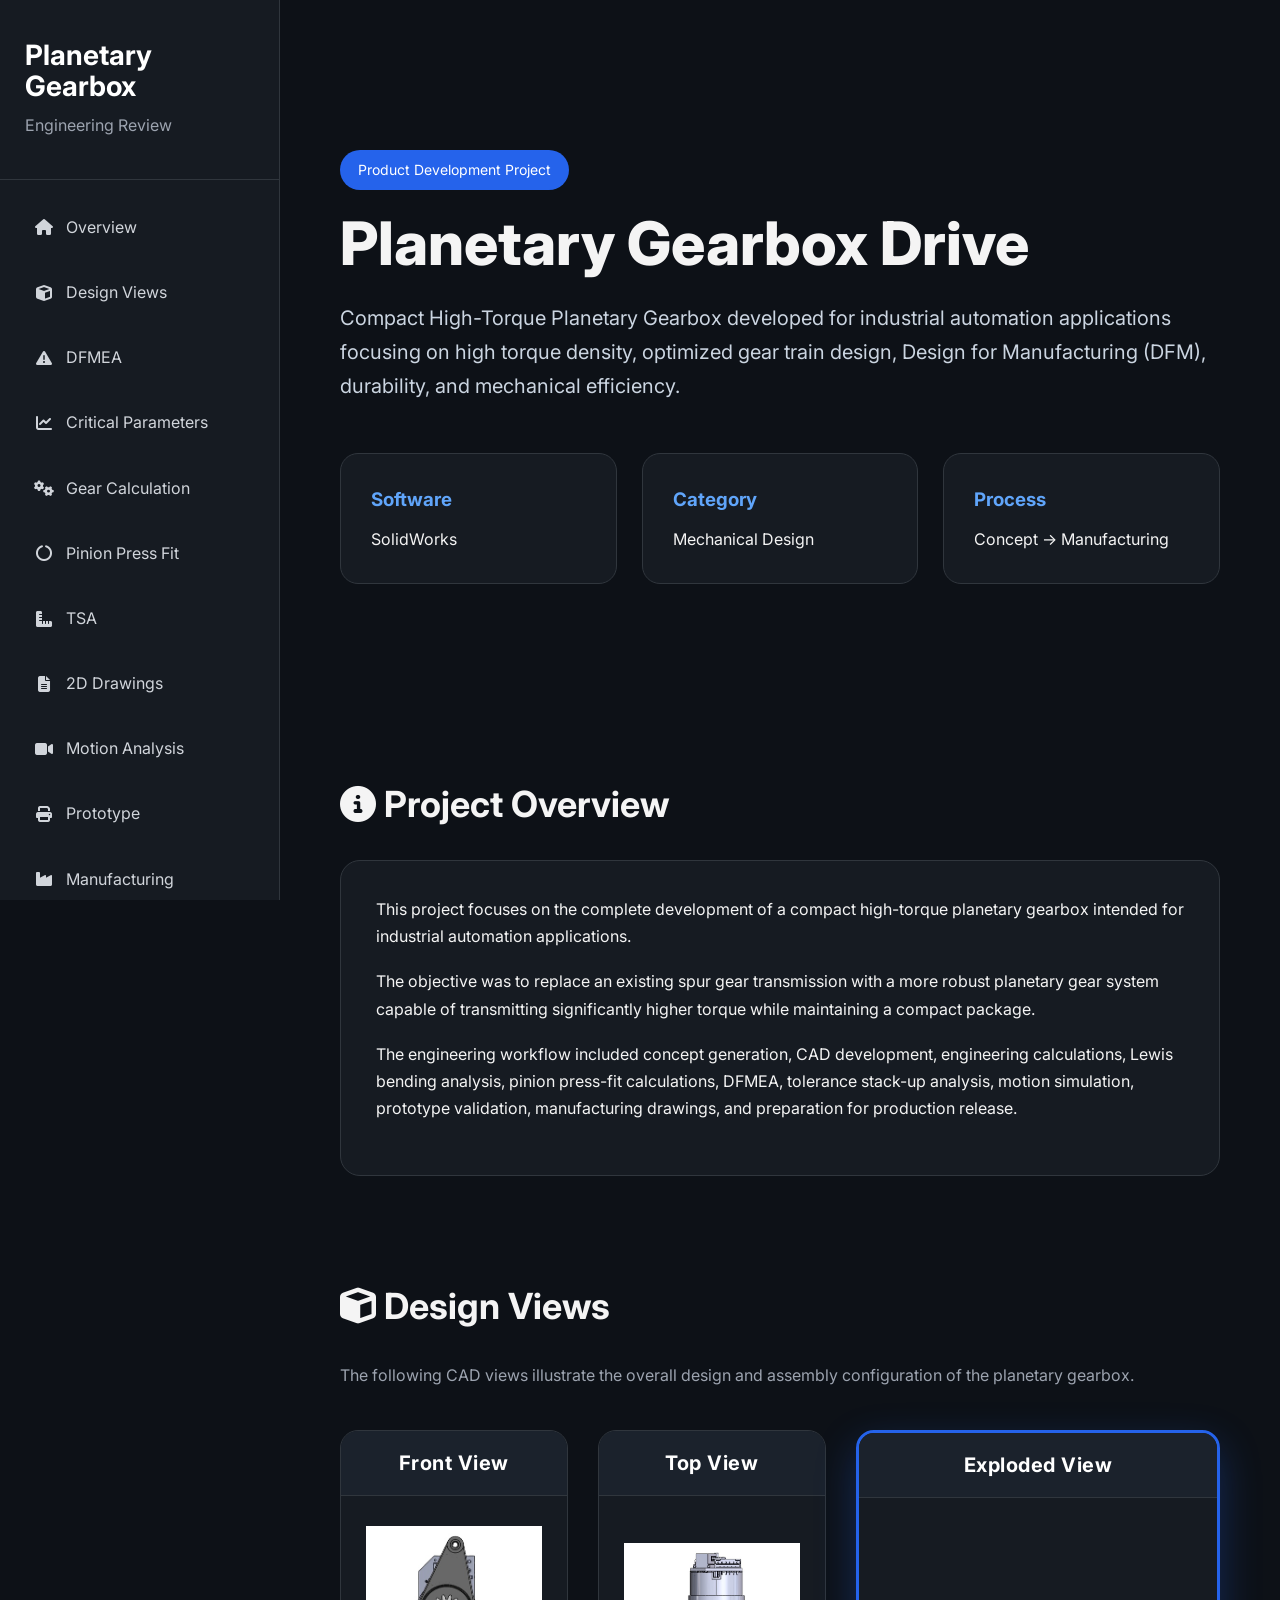
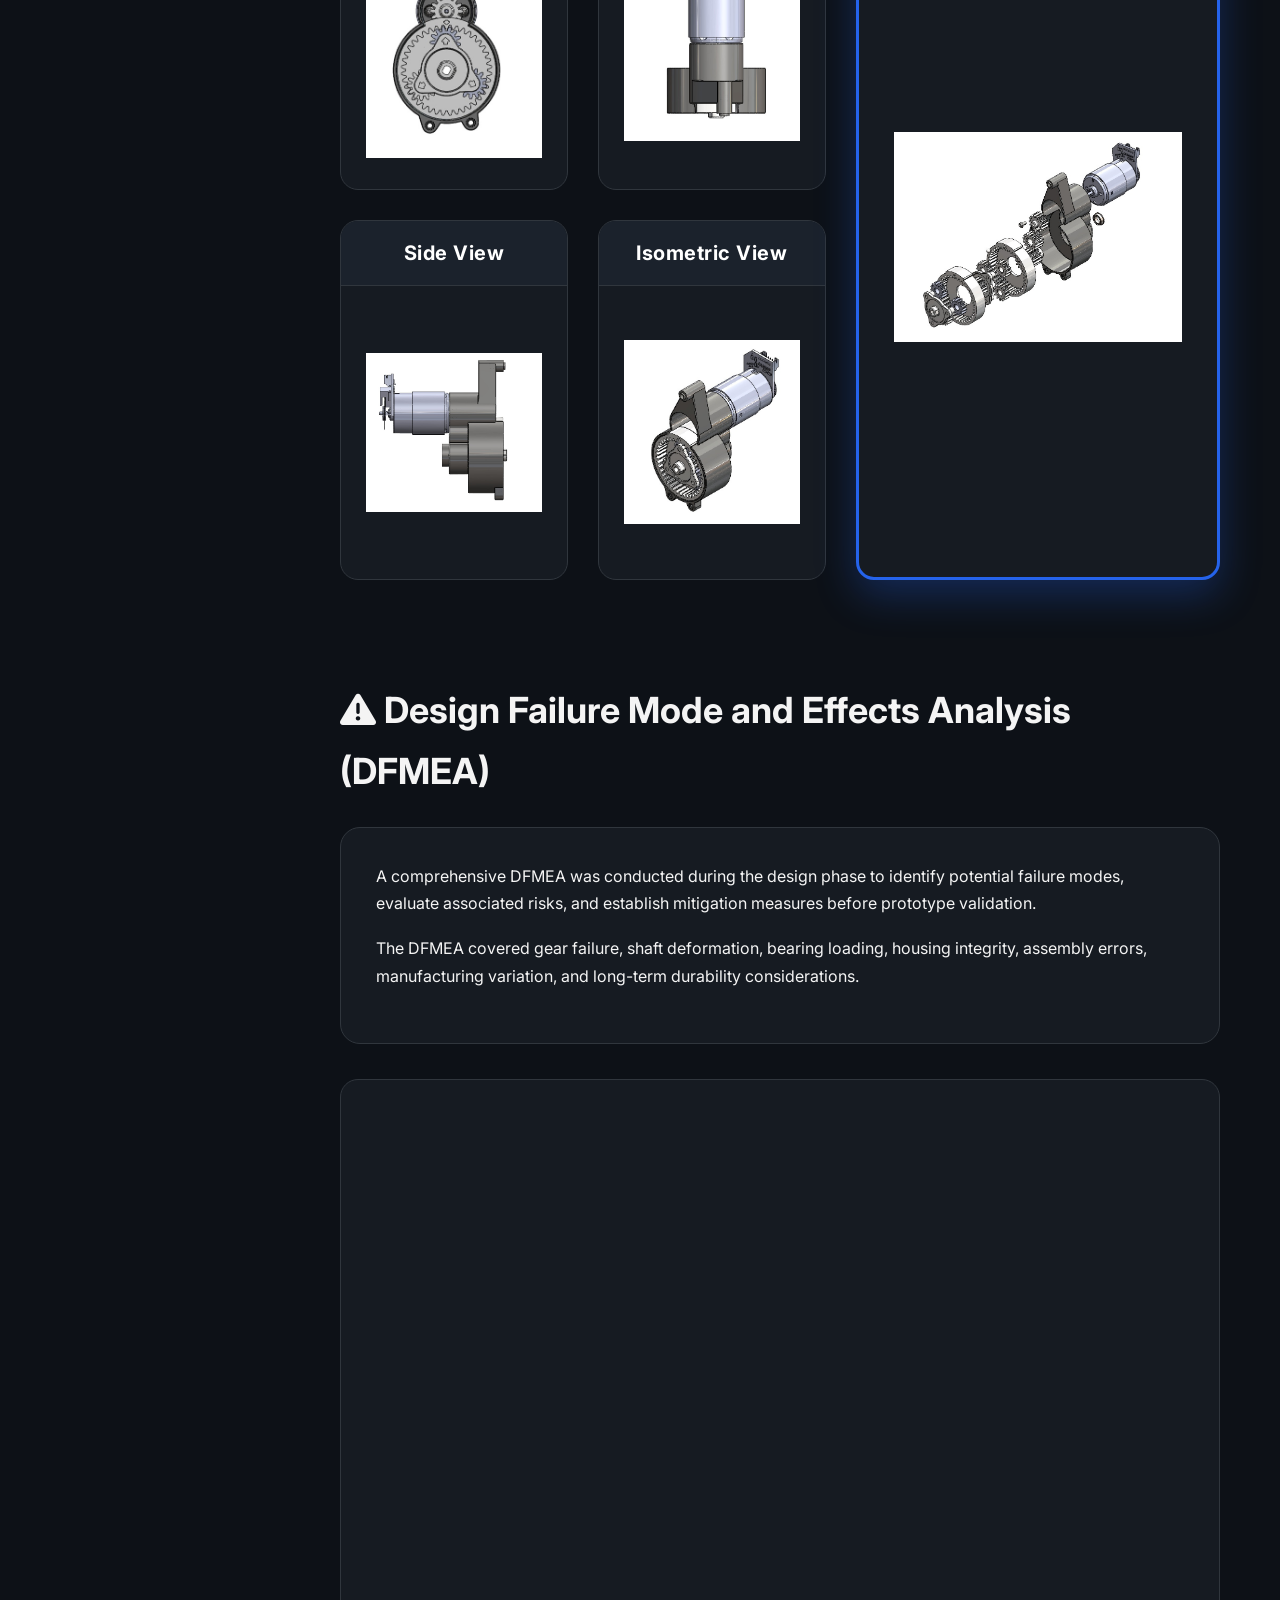
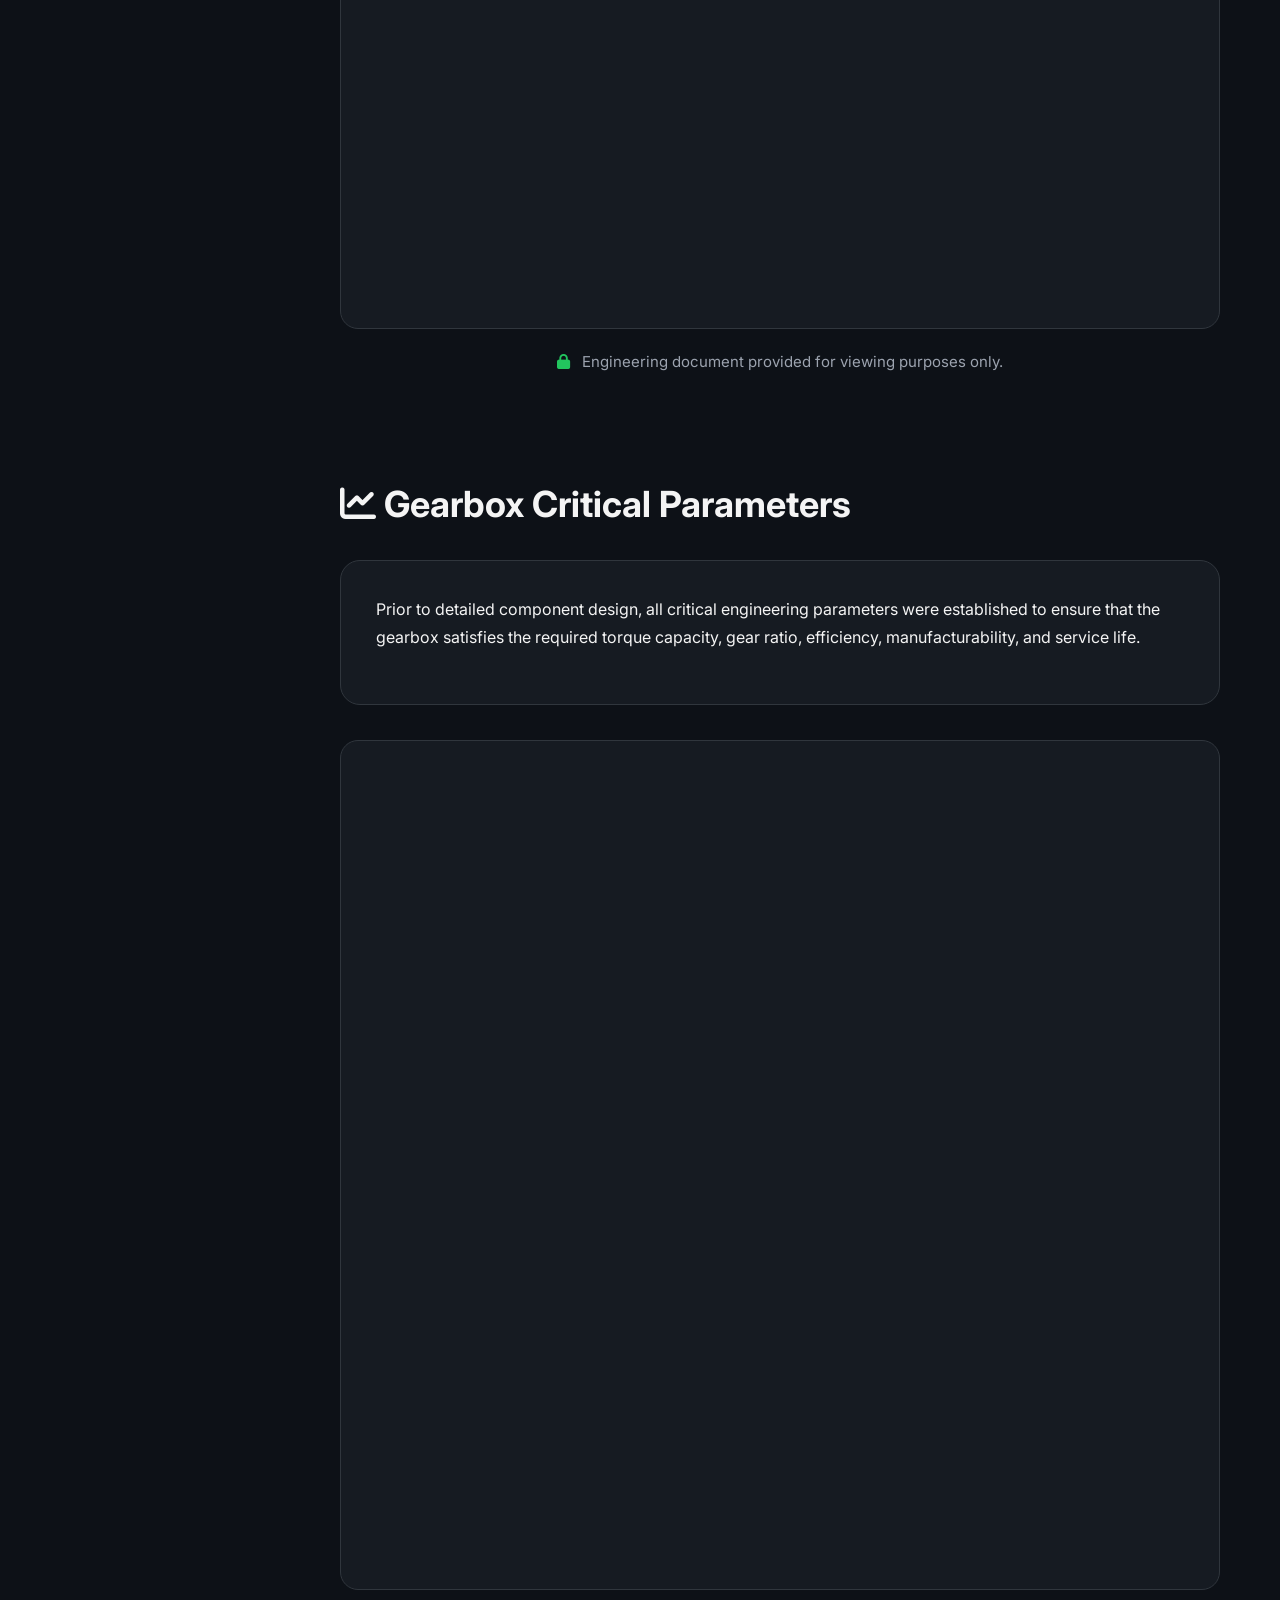
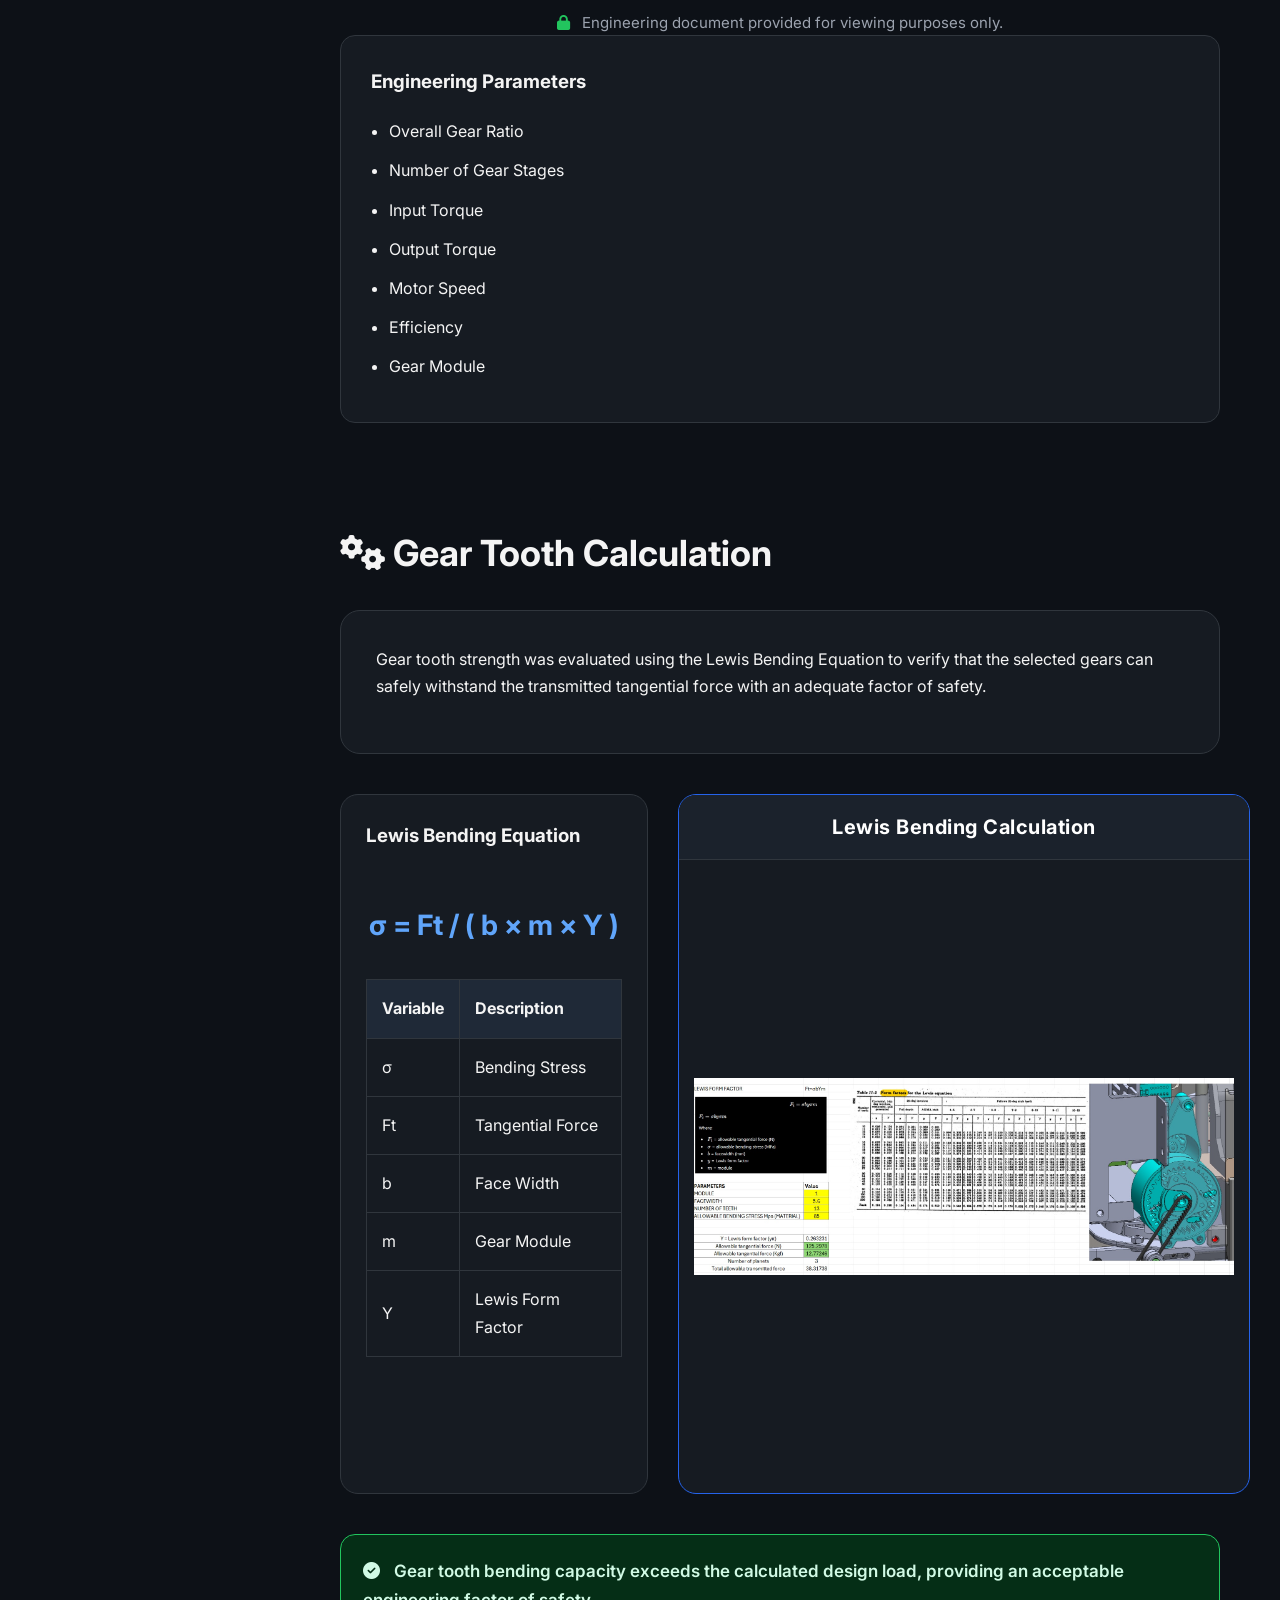
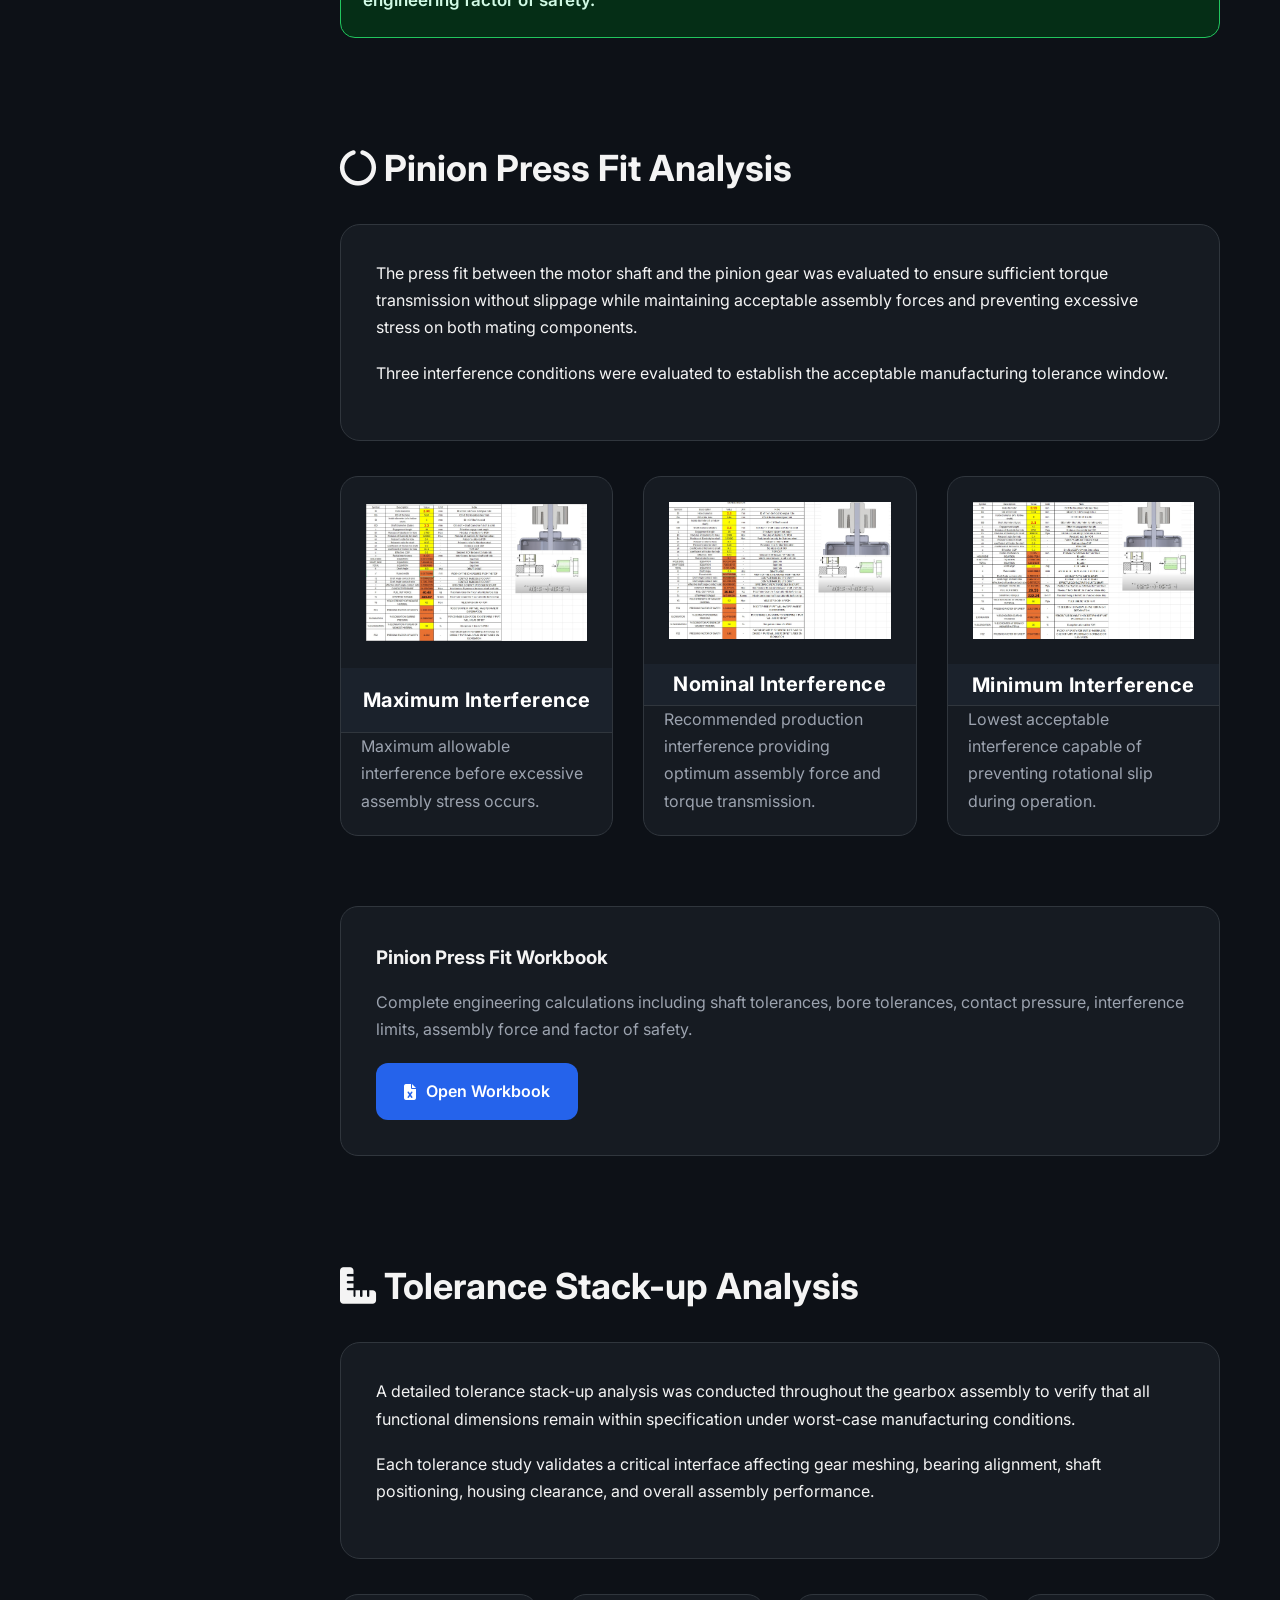
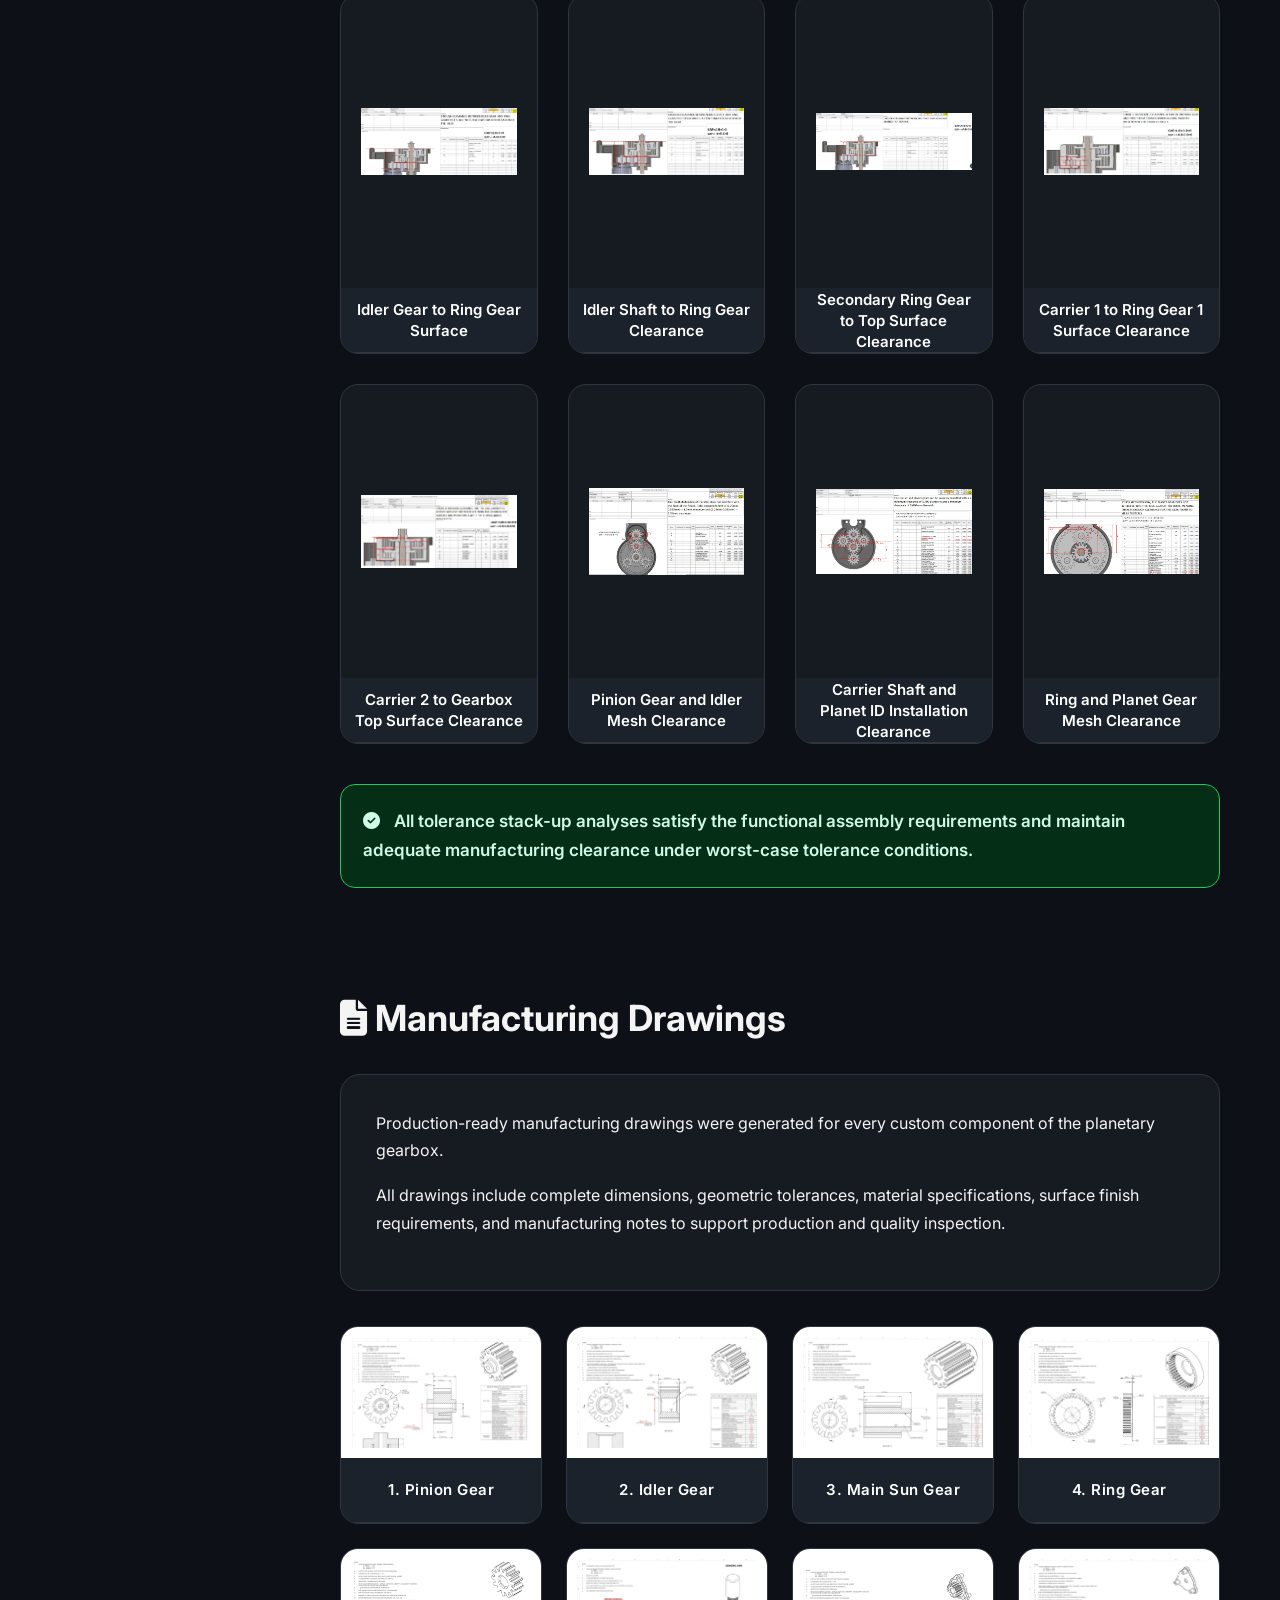
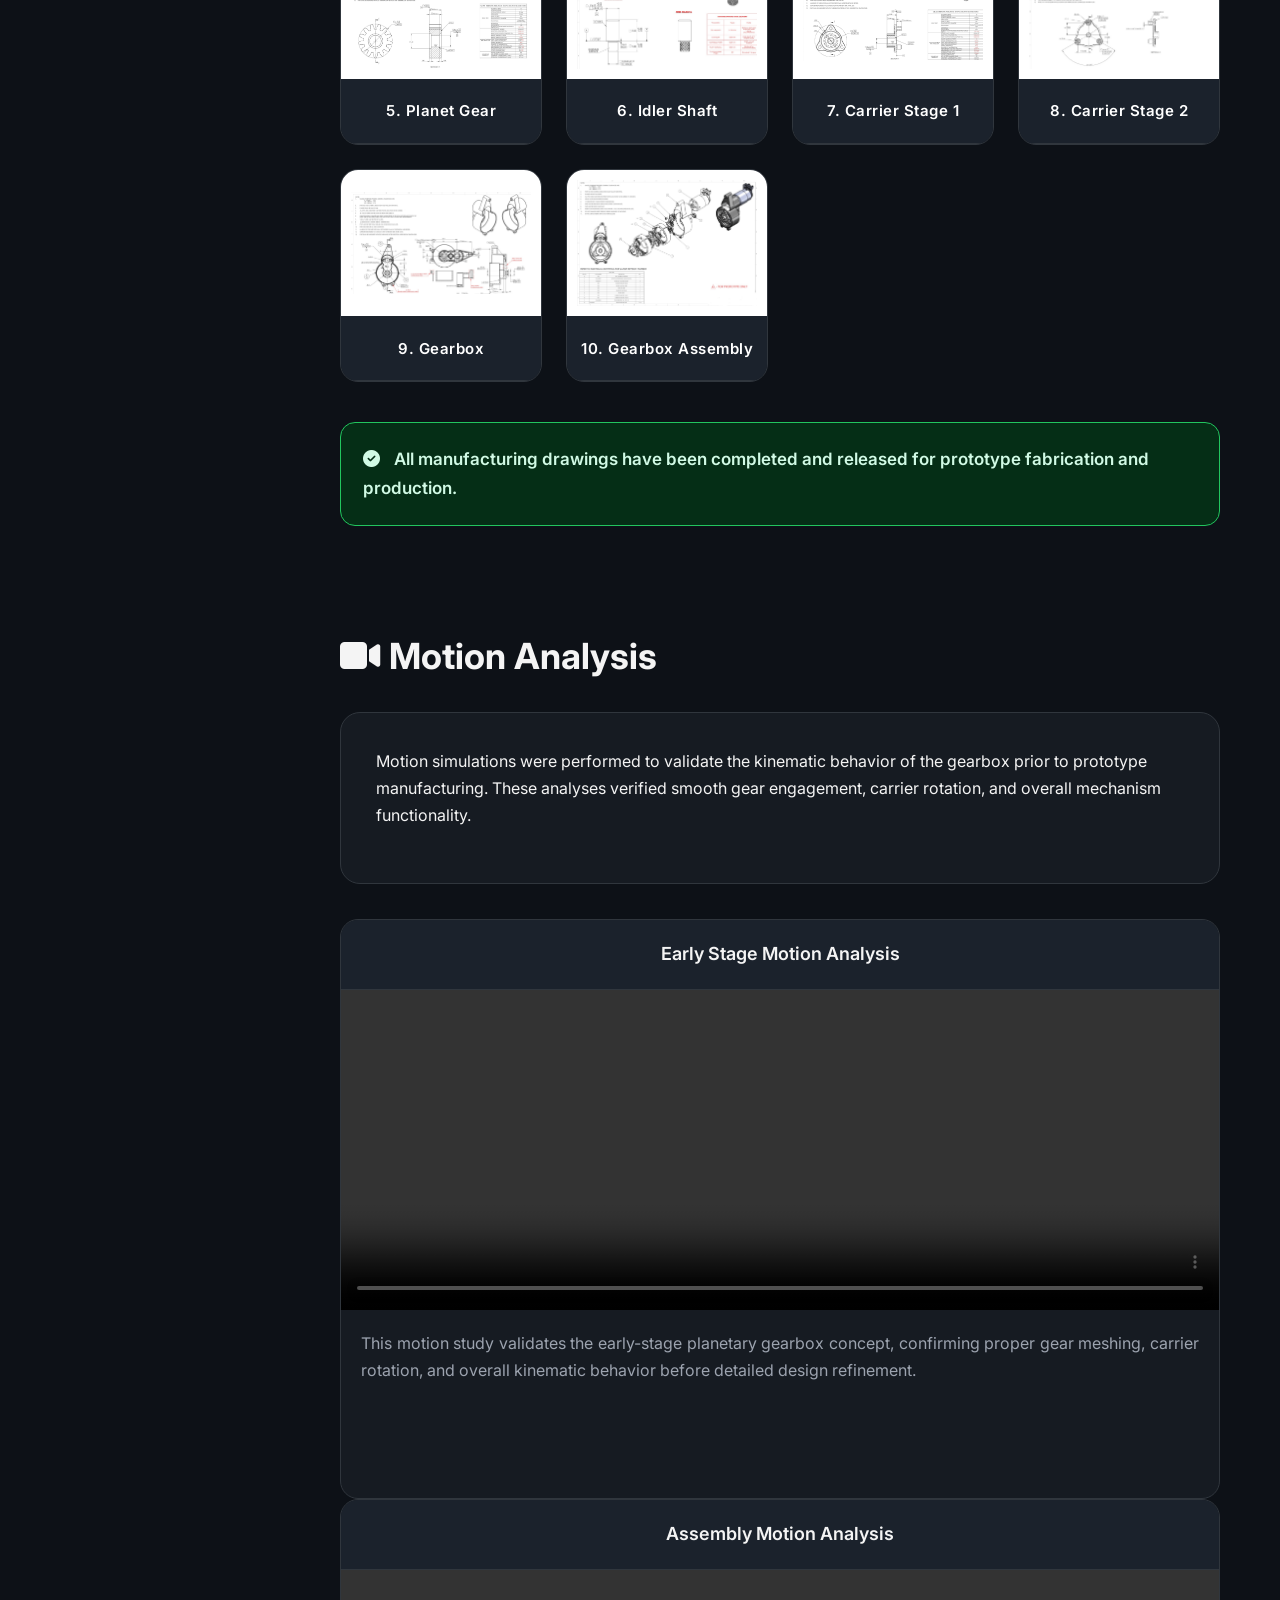
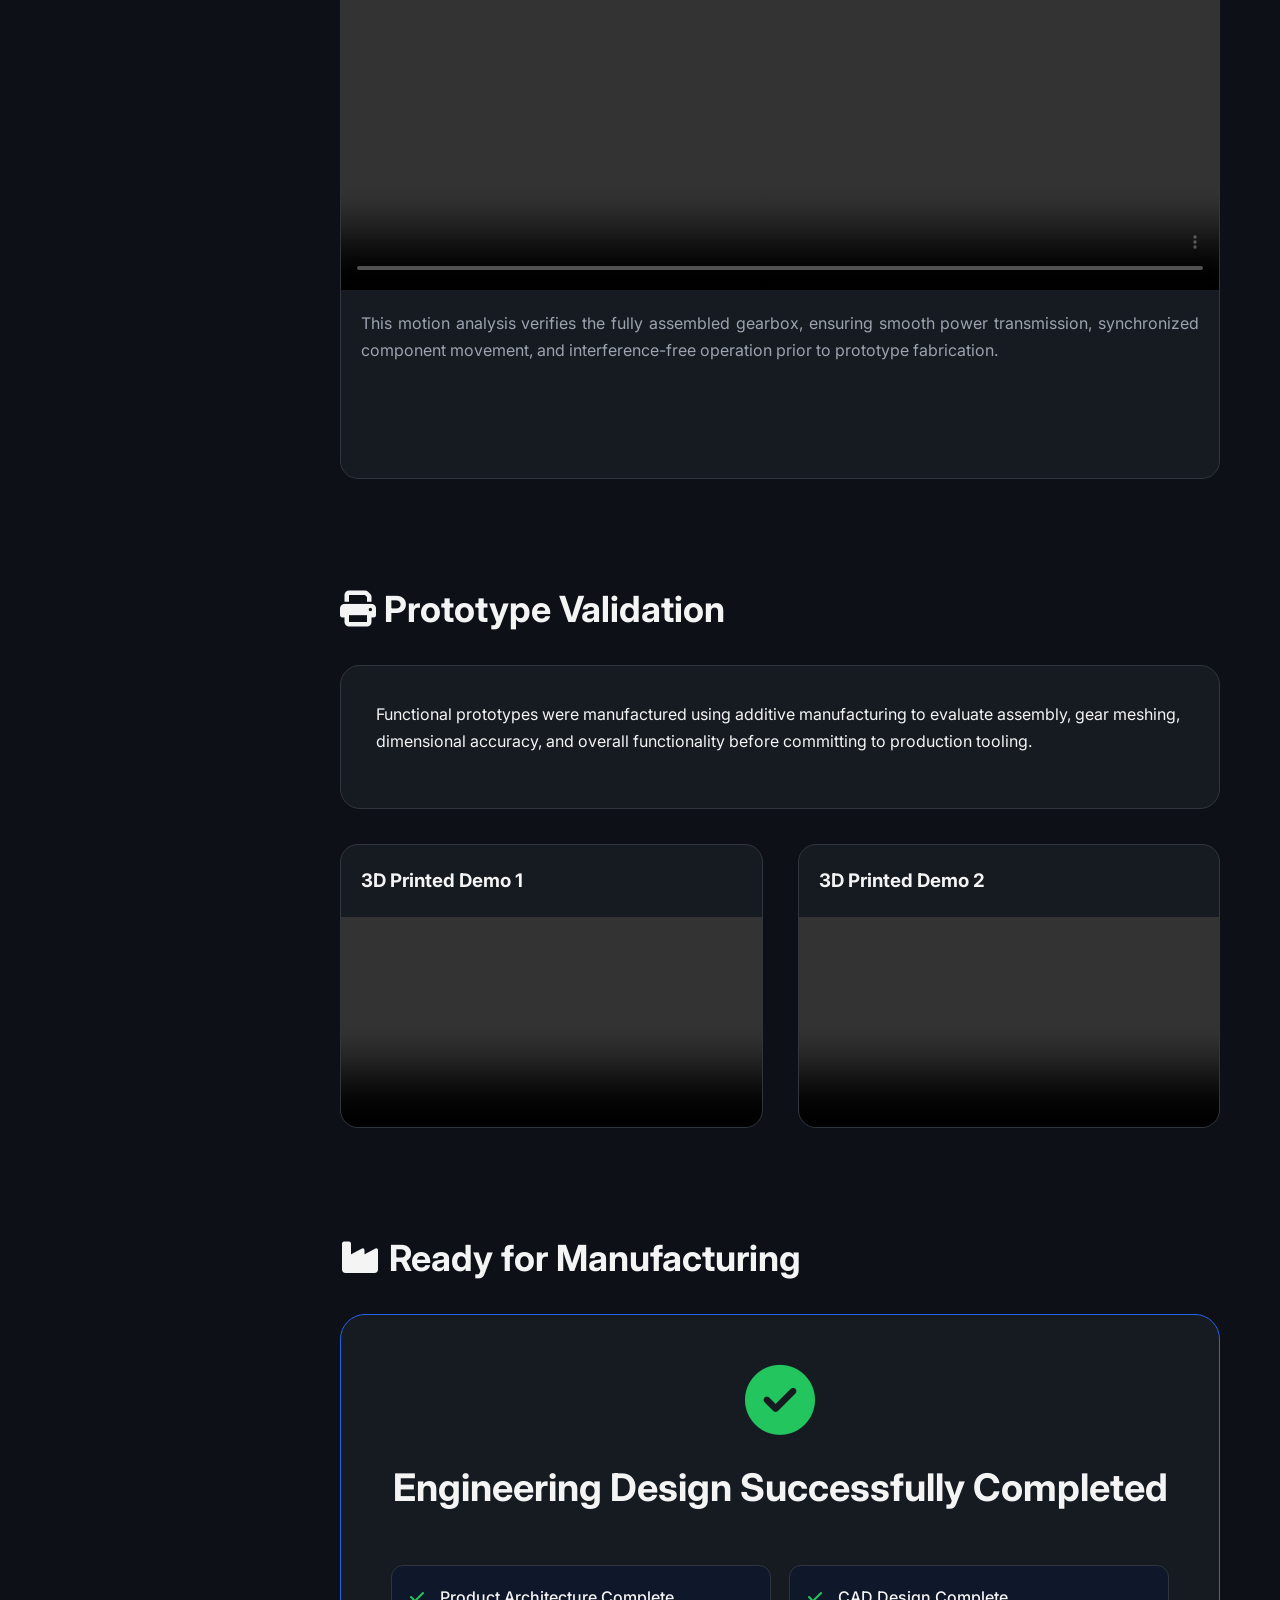
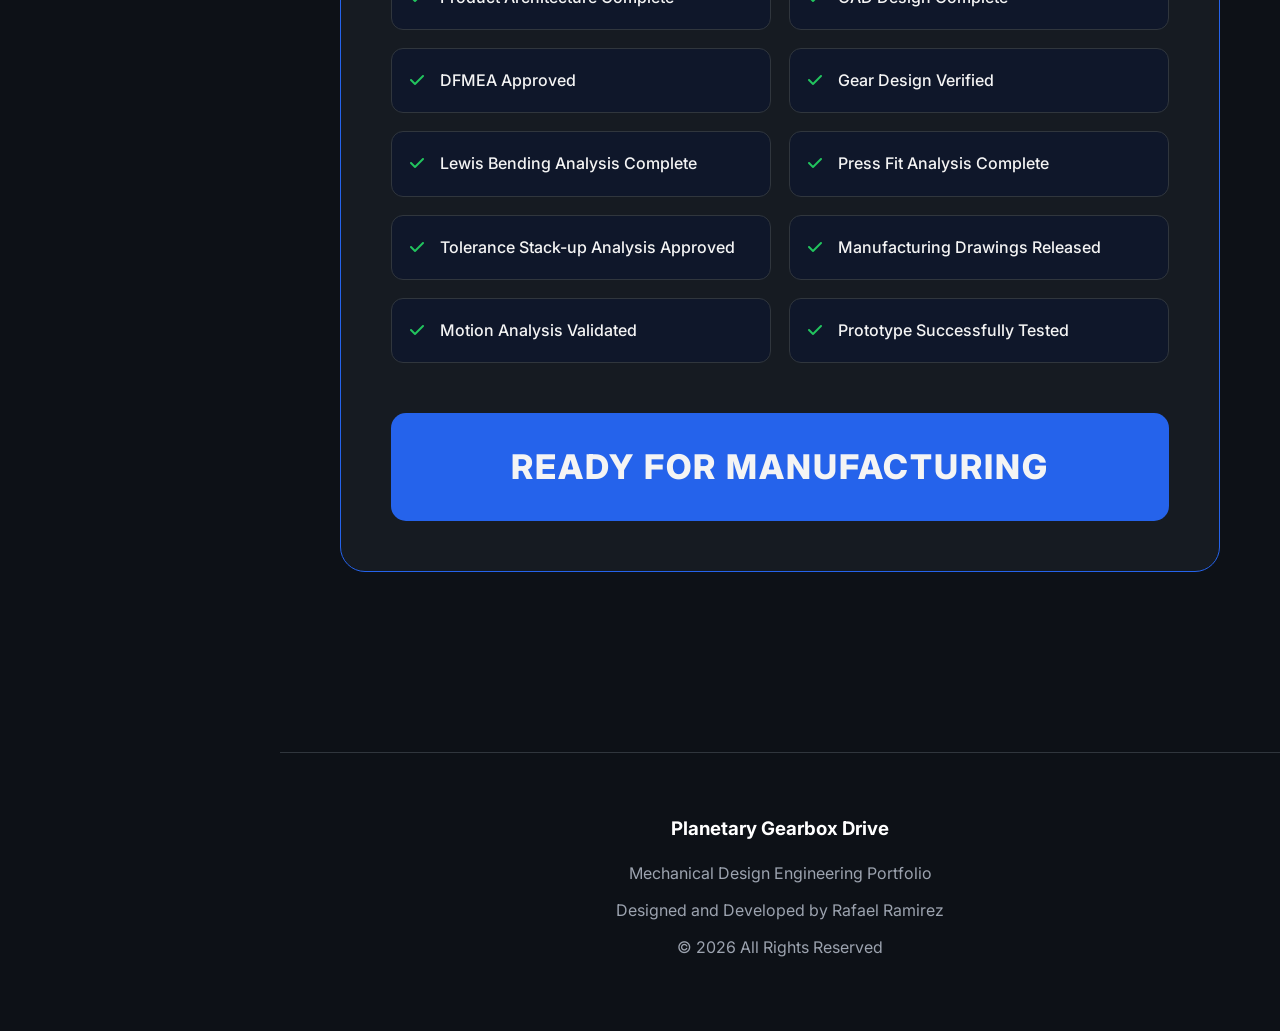
==== commit c68eb737: "Update index.html" ====
--- a/Projects/Planetary-Gearbox-Drive/index.html
+++ b/Projects/Planetary-Gearbox-Drive/index.html
@@ -1021,73 +1021,69 @@
         </section>
 
         <!-- ========================================= -->
-        <!-- PROTOTYPE VALIDATION -->
-        <!-- ========================================= -->
-
-        <section id="prototype" class="section">
-
-            <h2>
-
-                <i class="fa-solid fa-print"></i>
-
-                Prototype Validation
-
-            </h2>
-
-            <div class="card">
-
-                <p>
-
-                    Functional prototypes were manufactured using additive
-                    manufacturing to evaluate assembly, gear meshing,
-                    dimensional accuracy, and overall functionality before
-                    committing to production tooling.
-
-                </p>
-
-            </div>
-
-            <div class="prototype-grid">
-
-                <!-- DEMO 1 -->
-
-                <div class="prototype-card">
-
-                    <img src="images/prototype1.jpg"
-                        class="zoomable"
-                        alt="Prototype 1">
-
-                    <h3>3D Printed Demo 1</h3>
-
-                    <video controls preload="metadata">
-
-                        <source src="videos/prototype-demo1.mp4"
-                            type="video/mp4">
-
-                    </video>
-
-                </div>
-
-                <!-- DEMO 2 -->
-
-                <div class="prototype-card">
-
-                    <img src="images/prototype2.jpg"
-                        class="zoomable"
-                        alt="Prototype 2">
-
-                    <h3>3D Printed Demo 2</h3>
-
-                    <video controls preload="metadata">
-
-                        <source src="videos/prototype-demo2.mp4"
-                            type="video/mp4">
-
-                    </video>
-
-                </div>
-
-            </div>
+<!-- PROTOTYPE VALIDATION -->
+<!-- ========================================= -->
+
+<section id="prototype" class="section">
+
+    <h2>
+
+        <i class="fa-solid fa-print"></i>
+
+        Prototype Validation
+
+    </h2>
+
+    <div class="card">
+
+        <p>
+
+            Functional prototypes were manufactured using additive
+            manufacturing to evaluate assembly, gear meshing,
+            dimensional accuracy, and overall functionality before
+            committing to production tooling.
+
+        </p>
+
+    </div>
+
+    <div class="prototype-grid">
+
+        <!-- DEMO 1 -->
+
+        <div class="prototype-card">
+
+            <h3>3D Printed Demo 1</h3>
+
+            <video controls preload="metadata">
+
+                <source src="videos/prototype-demo1.mp4" type="video/mp4">
+
+                Your browser does not support the video tag.
+
+            </video>
+
+        </div>
+
+        <!-- DEMO 2 -->
+
+        <div class="prototype-card">
+
+            <h3>3D Printed Demo 2</h3>
+
+            <video controls preload="metadata">
+
+                <source src="videos/prototype-demo2.mp4" type="video/mp4">
+
+                Your browser does not support the video tag.
+
+            </video>
+
+        </div>
+
+    </div>
+
+</section>
 
         </section>
 
--- a/Projects/Planetary-Gearbox-Drive/style.css
+++ b/Projects/Planetary-Gearbox-Drive/style.css
@@ -910,7 +910,7 @@
     border-radius:18px;
     overflow:hidden;
     transition:.35s;
-    height:100%;
+    height:580px;              /* Fixed height for every card */
 }
 
 .video-card:hover{
@@ -923,7 +923,7 @@
     display:flex;
     align-items:center;
     justify-content:center;
-    min-height:70px;          /* Same title height */
+    height:70px;
     padding:12px;
     margin:0;
     background:#1b222c;
@@ -931,25 +931,24 @@
     text-align:center;
     font-size:18px;
     font-weight:600;
-    line-height:1.4;
 }
 
 .video-card video{
     width:100%;
-    height:320px;             /* Same video size */
-    object-fit:cover;
-    display:block;
+    height:320px;              /* Both videos exactly the same size */
+    object-fit:contain;        /* Show full video */
     background:#000;
+    flex-shrink:0;
 }
 
 .video-card p{
     flex:1;
-    min-height:120px;         /* Same description height */
     padding:20px;
     margin:0;
     text-align:justify;
+    color:#9ca3af;
     line-height:1.7;
-    color:#9ca3af;
+    overflow:hidden;           /* Keeps both cards the same height */
 }
 
 .video-card .button{
@@ -1264,38 +1263,34 @@
 
 }
 
-.tsa-gallery .gallery-card{
-
-    display:flex;
-
-    flex-direction:column;
-
-    height:100%;
-
-}
-
-.tsa-gallery .gallery-card img{
-
-    width:100%;
-
-    height:240px;          /* Same image height */
-
-    object-fit:contain;
-
-    padding:20px;
-
-}
-
-.tsa-title{
+.tsa-gallery .gallery-card h3{
     display:flex;
     align-items:center;
     justify-content:center;
-    min-height:65px;      /* Same as Manufacturing Drawings */
+    height:65px;
+    margin:0;
     padding:12px;
+    background:#1b222c;
+    border-bottom:1px solid #30363d;
+    color:#ffffff;
+
+    font-size:15px !important;
+    font-weight:600 !important;
+    line-height:1.4;
+    letter-spacing:0;
     text-align:center;
-    font-size:15px;       /* Same font size */
-    font-weight:600;
-    line-height:1.4;
+}
+
+.tsa-gallery .gallery-card img{
+
+    width:100%;
+
+    height:240px;          /* Same image height */
+
+    object-fit:contain;
+
+    padding:20px;
+
 }
 
 /* Responsive */
